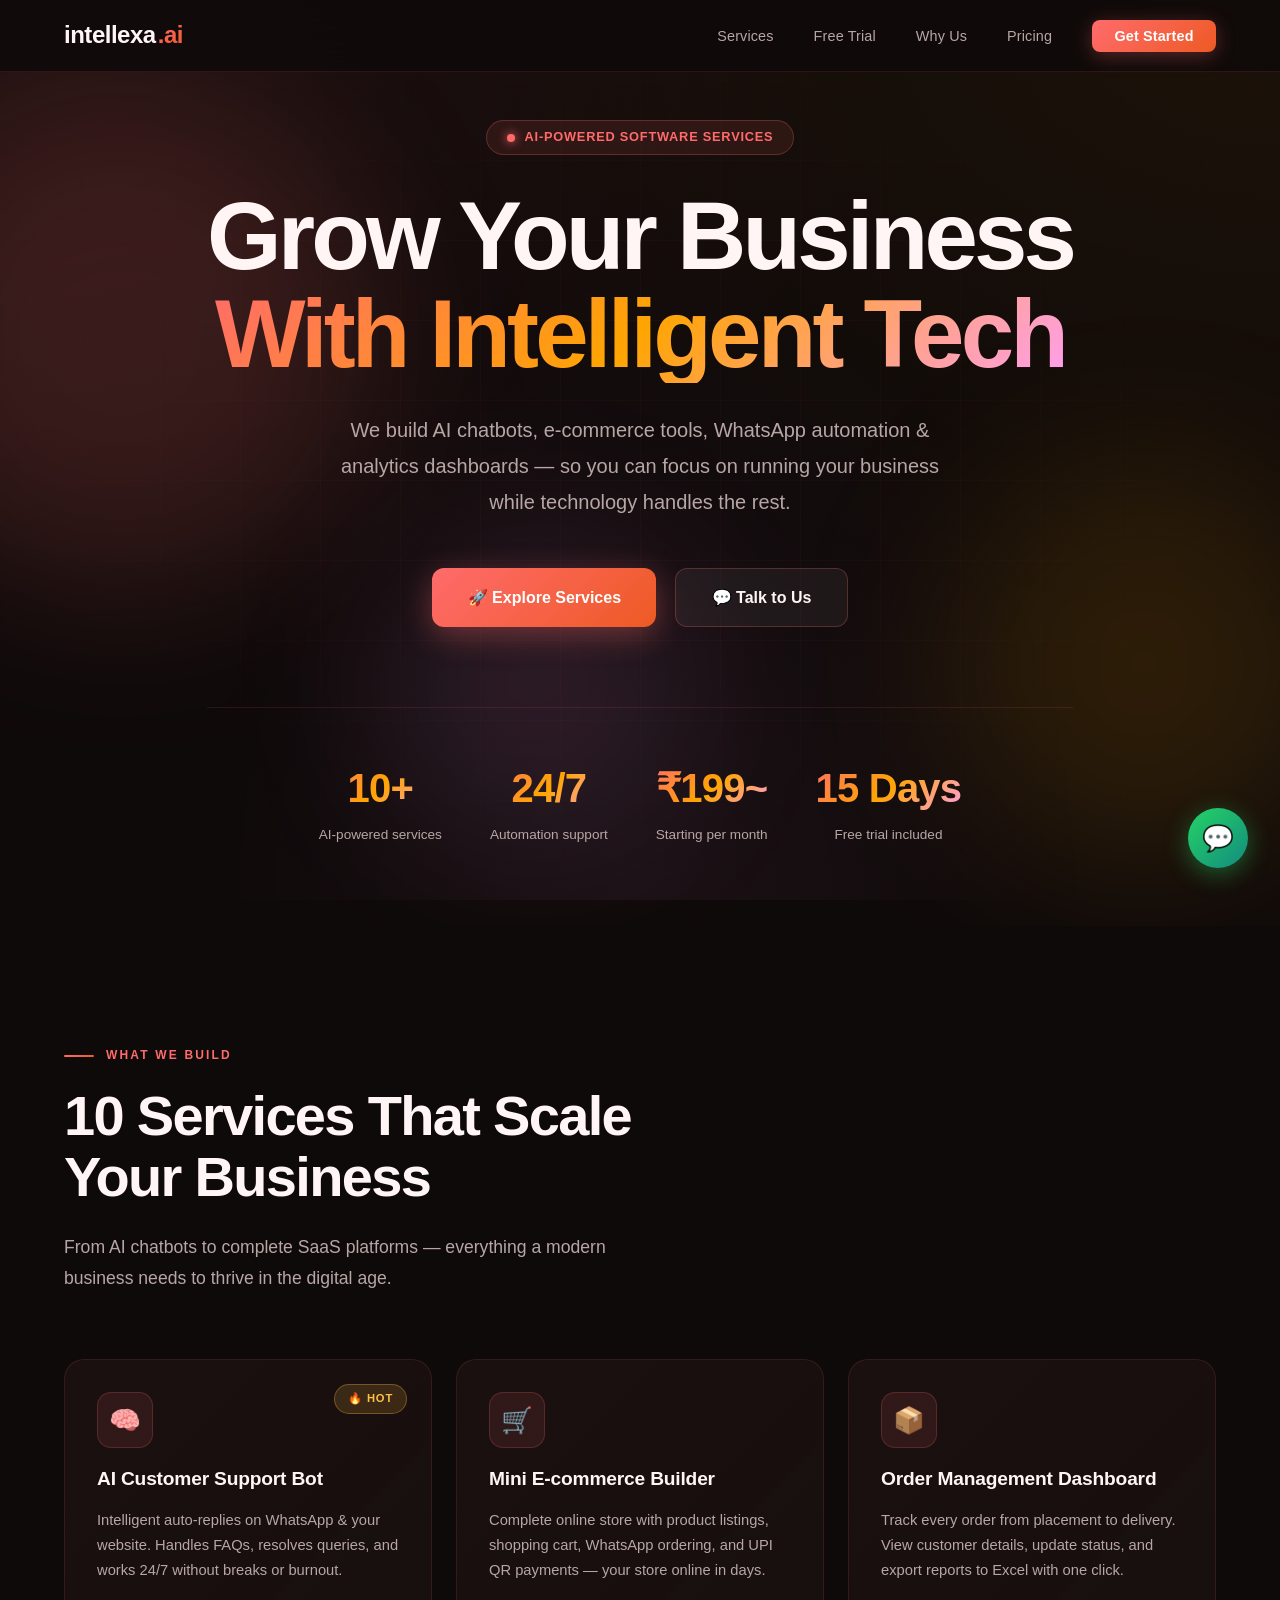
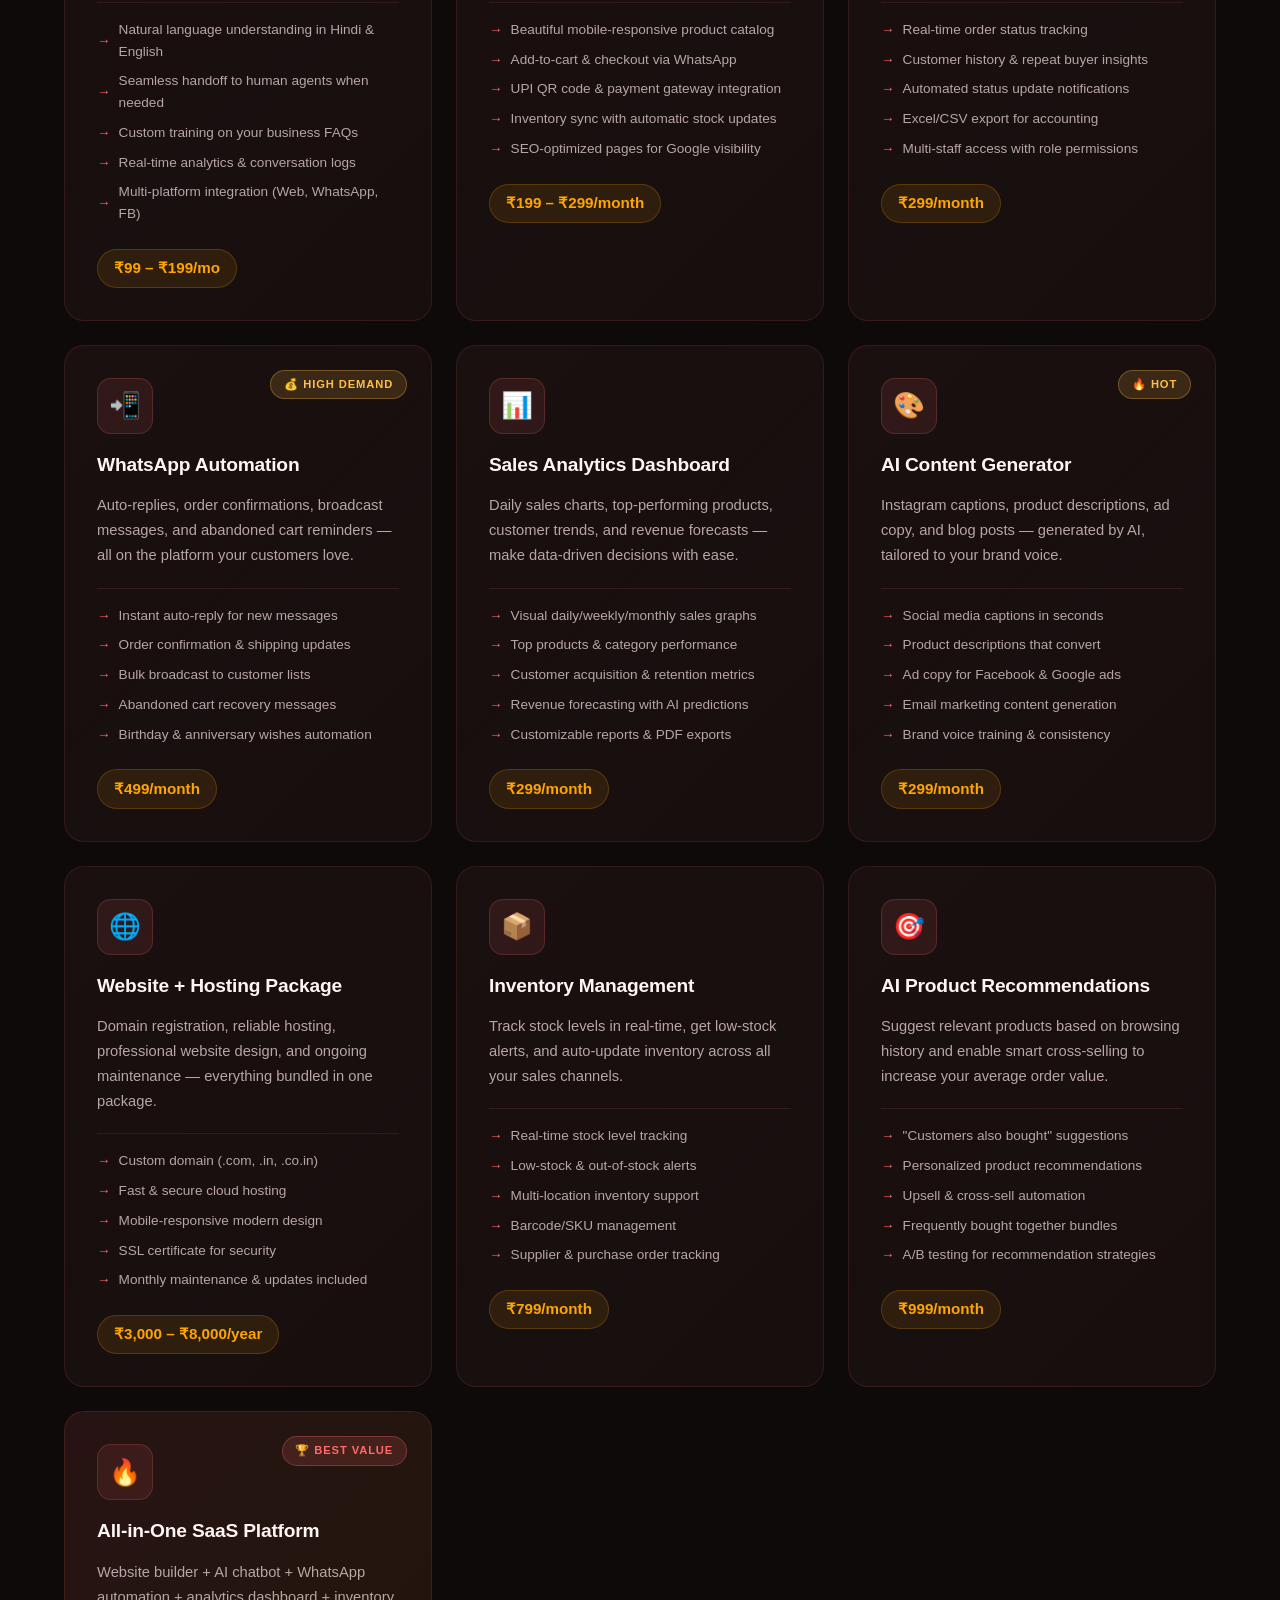
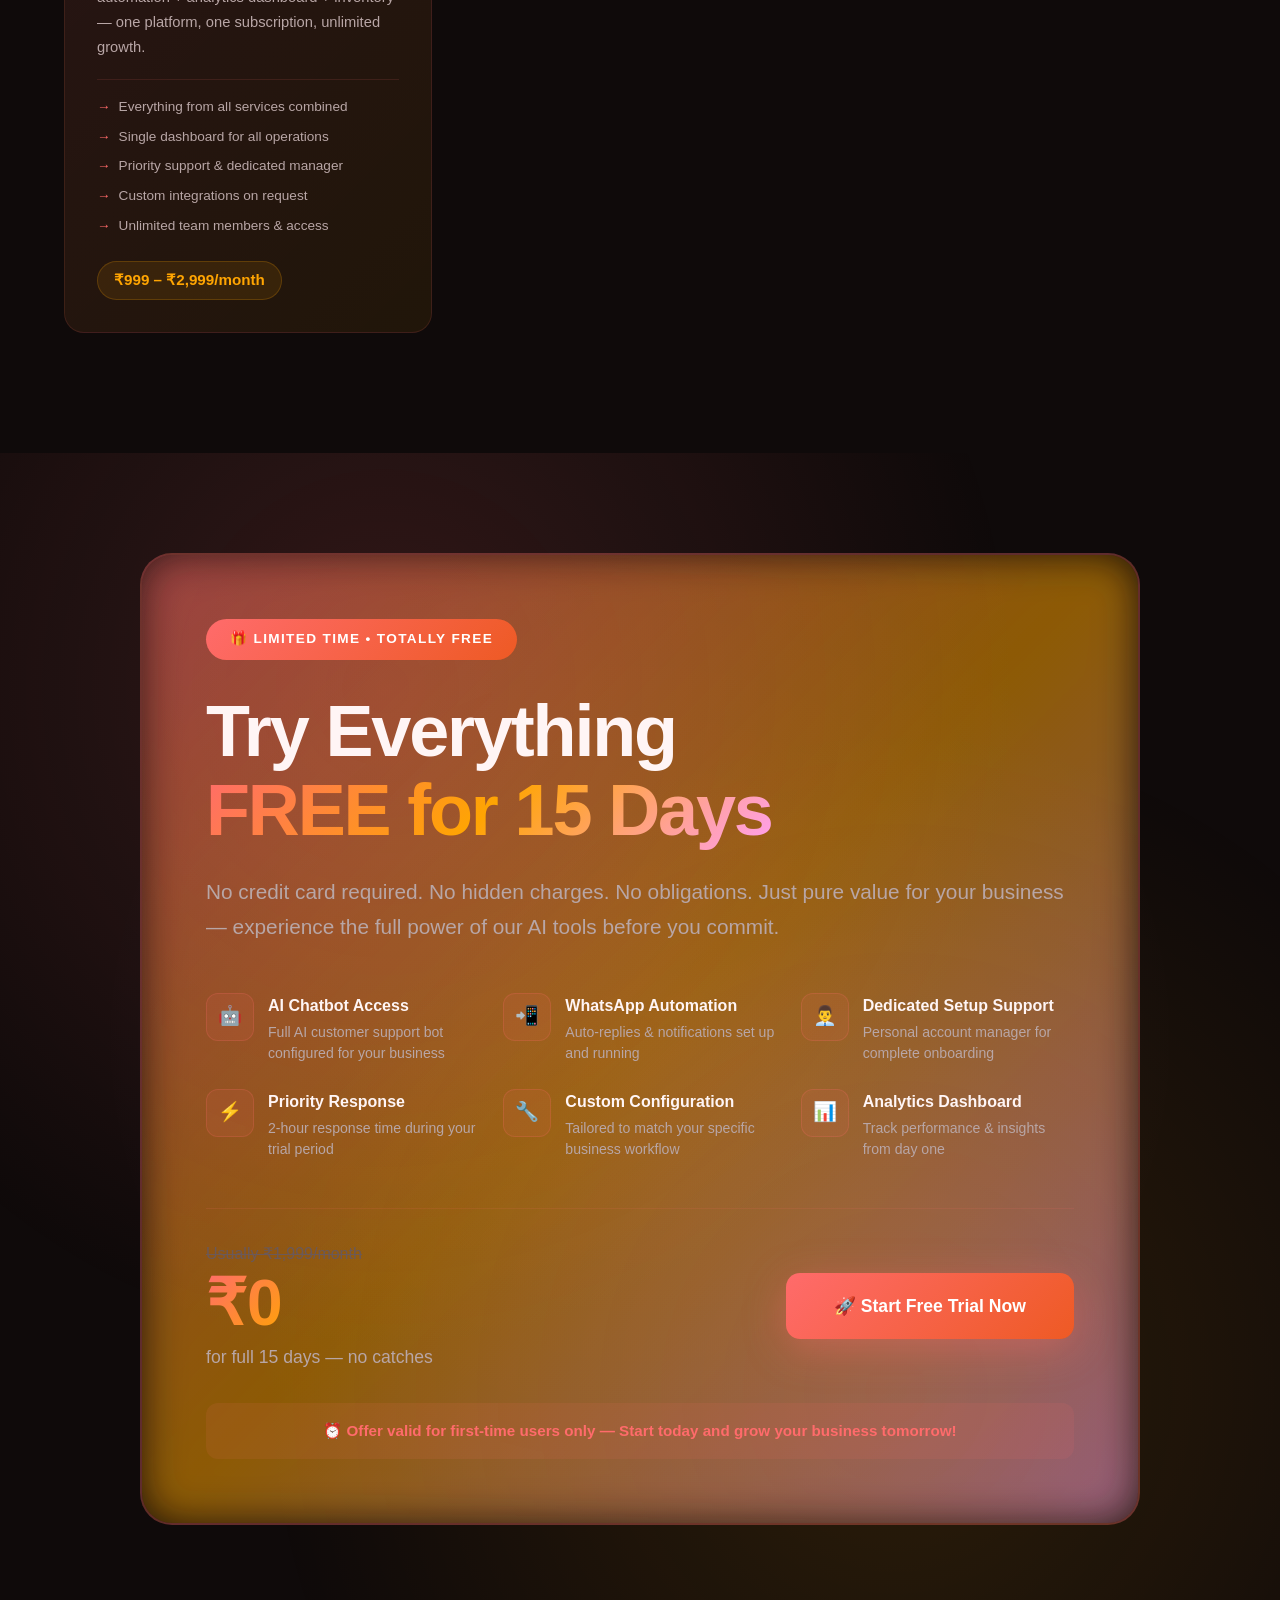
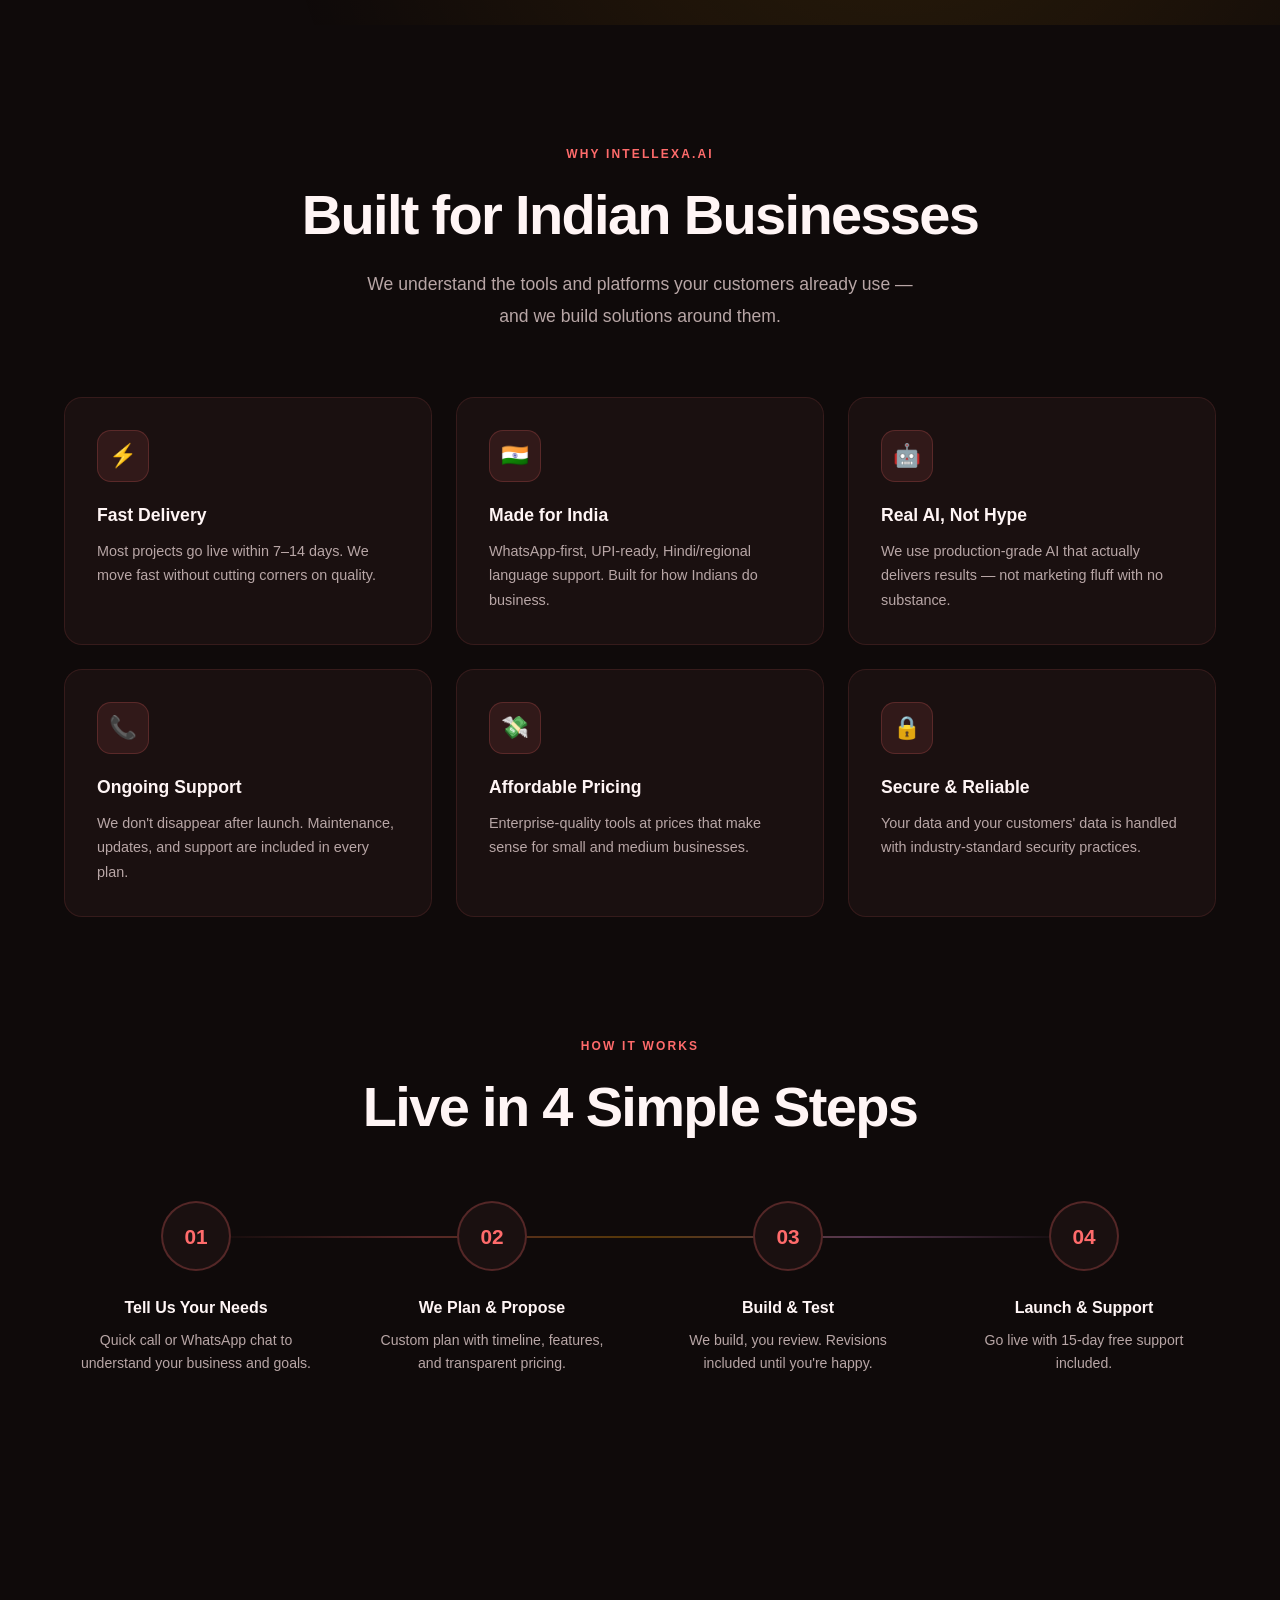
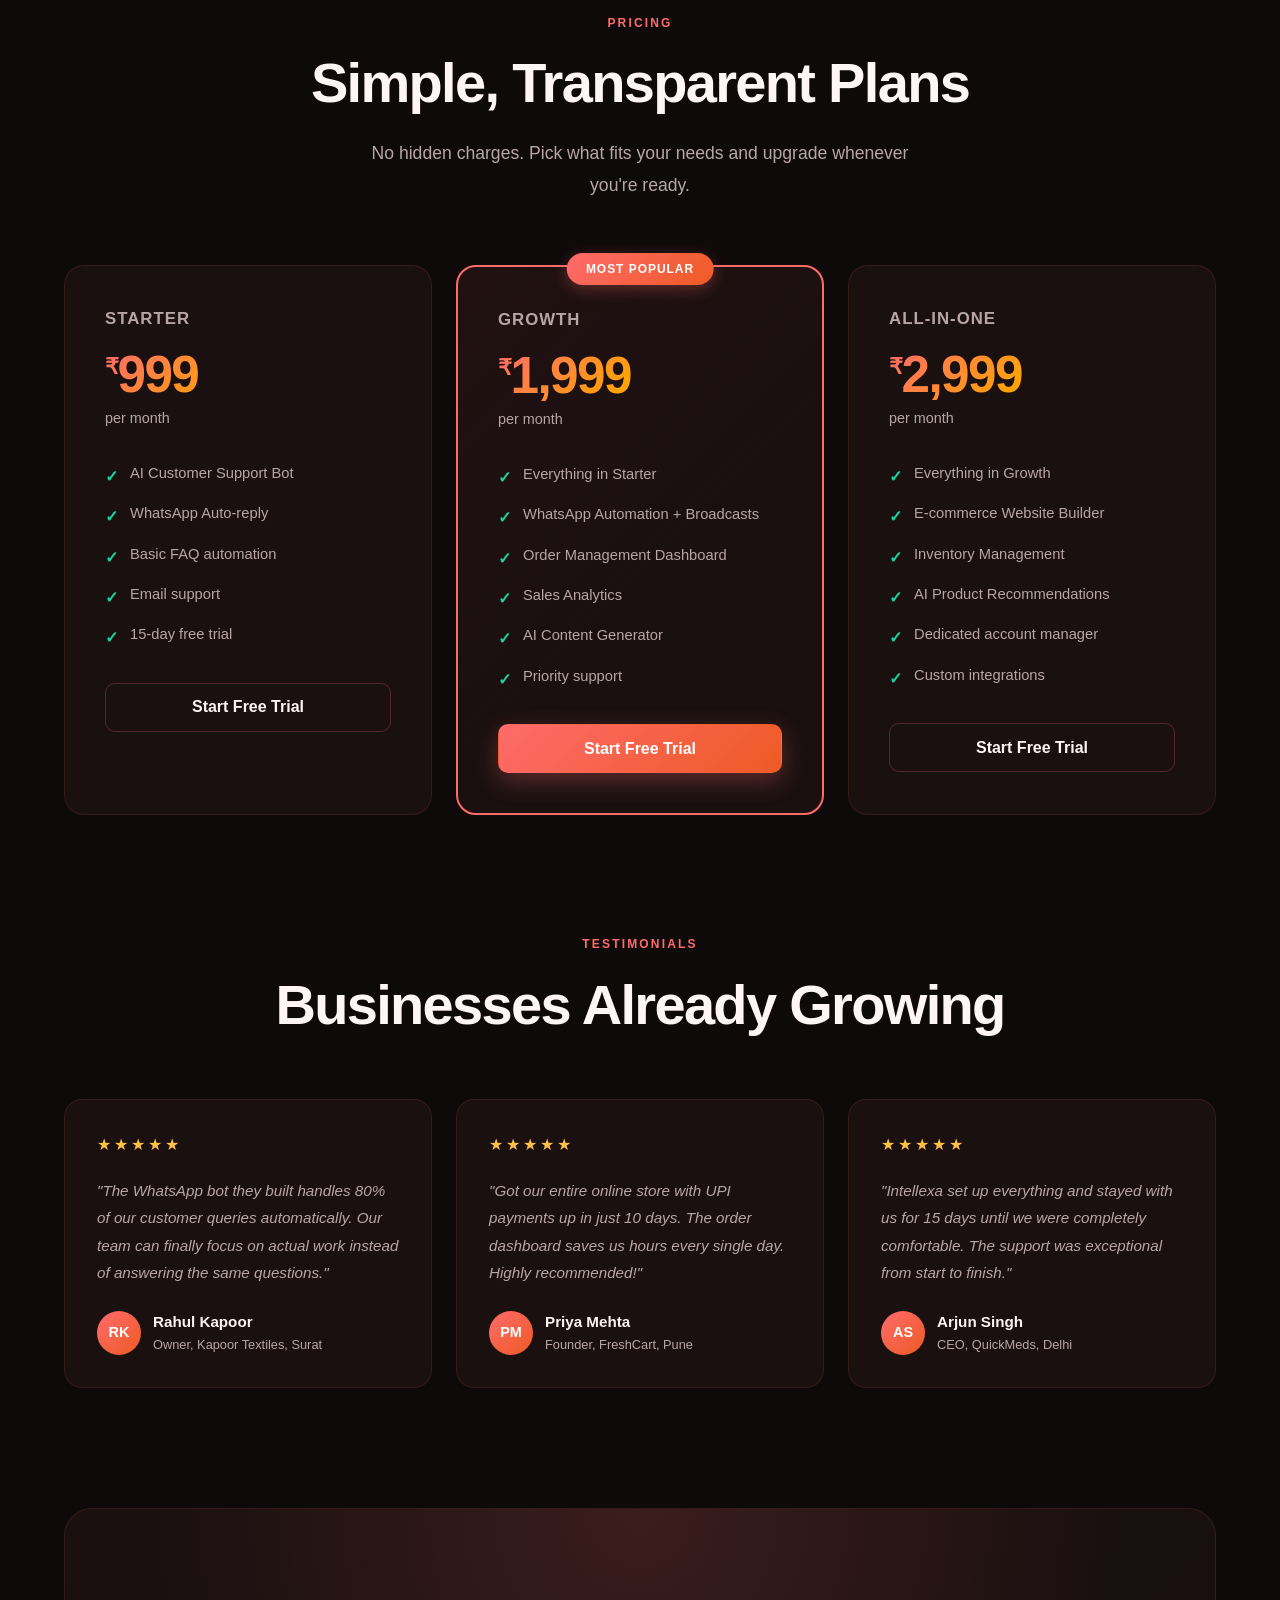
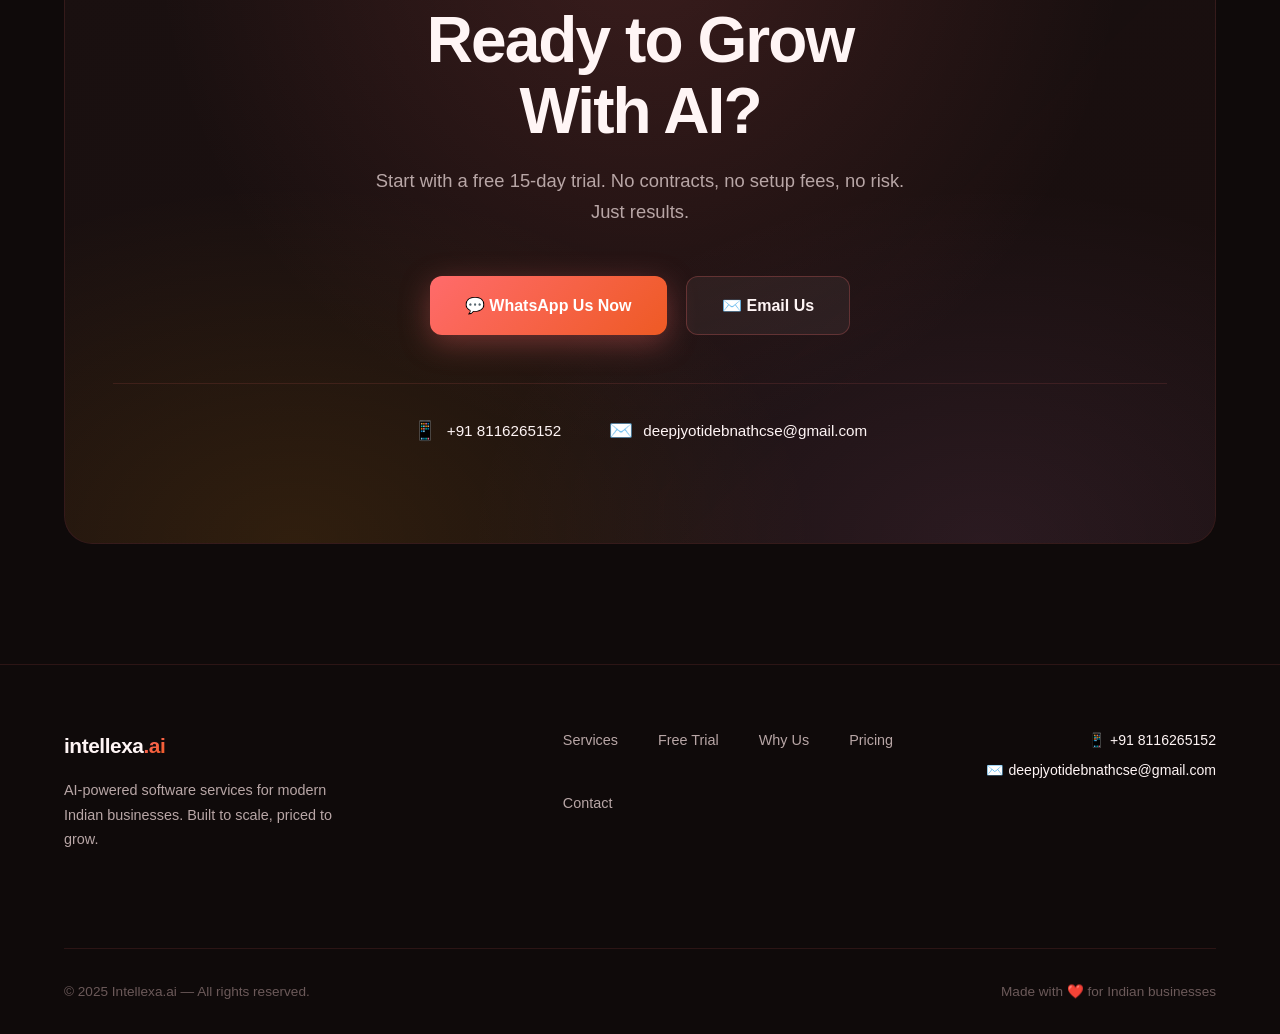
==== index.html @ 741149c5 "Renamed to index.html" ====
<!DOCTYPE html>
<html lang="en">
<head>
<meta charset="UTF-8">
<meta name="viewport" content="width=device-width, initial-scale=1.0">
<title>Intellexa.ai — AI-Powered Software Services</title>
<link rel="preconnect" href="[fonts.googleapis.com](https://fonts.googleapis.com)">
<link href="[fonts.googleapis.com](https://fonts.googleapis.com/css2?family=Syne:wght@400;500;600;700;800&family=DM+Sans:ital,opsz,wght@0,9..40,300;0,9..40,400;0,9..40,500;1,9..40,300&display=swap)" rel="stylesheet">
<style>
  :root {
    /* NEW WARM SUNSET THEME */
    --bg: #0f0a0a;
    --bg2: #1a1212;
    --bg3: #241818;
    --card: #1a1010;
    --border: rgba(255,107,107,0.12);
    --border2: rgba(255,107,107,0.25);
    --accent: #ff6b6b;
    --accent2: #ffa502;
    --accent3: #ff9ff3;
    --accent4: #1dd1a1;
    --gold: #ffc048;
    --text: #fff5f5;
    --muted: #b8a6a6;
    --dim: #6b5959;
    --glow: rgba(255,107,107,0.2);
    --gradient1: linear-gradient(135deg, #ff6b6b 0%, #ffa502 50%, #ff9ff3 100%);
    --gradient2: linear-gradient(135deg, #ff6b6b 0%, #ee5a24 100%);
  }
  *, *::before, *::after { box-sizing: border-box; margin: 0; padding: 0; }
  html { scroll-behavior: smooth; }
  body {
    background: var(--bg);
    color: var(--text);
    font-family: 'DM Sans', sans-serif;
    font-size: 16px;
    line-height: 1.6;
    overflow-x: hidden;
  }

  /* ANIMATED GRADIENT BG */
  body::before {
    content: '';
    position: fixed; inset: 0; z-index: 0; pointer-events: none;
    background: 
      radial-gradient(ellipse at 0% 0%, rgba(255,107,107,0.08) 0%, transparent 50%),
      radial-gradient(ellipse at 100% 0%, rgba(255,165,2,0.06) 0%, transparent 50%),
      radial-gradient(ellipse at 50% 100%, rgba(255,159,243,0.05) 0%, transparent 50%);
  }

  /* MESH PATTERN */
  body::after {
    content: '';
    position: fixed; inset: 0; z-index: 0; pointer-events: none;
    background-image:
      linear-gradient(rgba(255,107,107,0.03) 1px, transparent 1px),
      linear-gradient(90deg, rgba(255,107,107,0.03) 1px, transparent 1px);
    background-size: 80px 80px;
    mask-image: radial-gradient(ellipse at center, black 30%, transparent 80%);
  }

  section, nav, footer { position: relative; z-index: 1; }

  /* NAV */
  nav {
    position: fixed; top: 0; left: 0; right: 0; z-index: 100;
    display: flex; align-items: center; justify-content: space-between;
    padding: 0 5vw;
    height: 72px;
    background: rgba(15,10,10,0.85);
    backdrop-filter: blur(20px);
    border-bottom: 1px solid var(--border);
  }
  .logo {
    font-family: 'Syne', sans-serif;
    font-weight: 800;
    font-size: 1.5rem;
    letter-spacing: -0.02em;
    color: var(--text);
    text-decoration: none;
    display: flex;
    align-items: center;
    gap: 2px;
  }
  .logo span { 
    background: var(--gradient2);
    -webkit-background-clip: text;
    -webkit-text-fill-color: transparent;
    background-clip: text;
  }
  .nav-links { display: flex; gap: 2.5rem; list-style: none; align-items: center; }
  .nav-links a {
    color: var(--muted); text-decoration: none;
    font-size: 0.9rem; font-weight: 500;
    transition: color 0.2s;
    letter-spacing: 0.01em;
  }
  .nav-links a:hover { color: var(--text); }
  .nav-cta {
    background: var(--gradient2);
    color: #fff !important;
    padding: 0.5rem 1.4rem;
    border-radius: 8px;
    font-weight: 600 !important;
    transition: transform 0.2s, box-shadow 0.2s !important;
    box-shadow: 0 4px 20px rgba(255,107,107,0.3);
  }
  .nav-cta:hover { 
    transform: translateY(-2px); 
    box-shadow: 0 8px 30px rgba(255,107,107,0.4);
    color: #fff !important; 
  }
  .hamburger { display: none; flex-direction: column; gap: 5px; cursor: pointer; }
  .hamburger span { width: 24px; height: 2px; background: var(--muted); border-radius: 2px; transition: 0.3s; }

  /* HERO */
  .hero {
    min-height: 100vh;
    display: flex; align-items: center; justify-content: center;
    text-align: center;
    padding: 120px 5vw 80px;
    position: relative;
    overflow: hidden;
  }
  
  /* Floating orbs */
  .orb {
    position: absolute;
    border-radius: 50%;
    filter: blur(80px);
    pointer-events: none;
    animation: float 8s ease-in-out infinite;
  }
  .orb-1 {
    width: 500px; height: 500px;
    background: rgba(255,107,107,0.15);
    top: 10%; left: -10%;
    animation-delay: 0s;
  }
  .orb-2 {
    width: 400px; height: 400px;
    background: rgba(255,165,2,0.12);
    top: 50%; right: -5%;
    animation-delay: -3s;
  }
  .orb-3 {
    width: 300px; height: 300px;
    background: rgba(255,159,243,0.1);
    bottom: 10%; left: 30%;
    animation-delay: -5s;
  }
  @keyframes float {
    0%, 100% { transform: translate(0, 0) scale(1); }
    33% { transform: translate(30px, -30px) scale(1.05); }
    66% { transform: translate(-20px, 20px) scale(0.95); }
  }

  .hero-inner { position: relative; max-width: 900px; }
  .hero-badge {
    display: inline-flex; align-items: center; gap: 10px;
    background: rgba(255,107,107,0.1);
    border: 1px solid rgba(255,107,107,0.25);
    border-radius: 100px;
    padding: 0.4rem 1.2rem;
    font-size: 0.8rem;
    color: var(--accent);
    font-weight: 600;
    letter-spacing: 0.06em;
    text-transform: uppercase;
    margin-bottom: 2rem;
    animation: fadeUp 0.6s ease both;
  }
  .badge-dot {
    width: 8px; height: 8px; border-radius: 50%;
    background: var(--accent);
    animation: pulse 2s ease-in-out infinite;
    box-shadow: 0 0 10px var(--accent);
  }
  @keyframes pulse { 0%,100%{opacity:1;transform:scale(1)} 50%{opacity:0.5;transform:scale(0.8)} }
  
  h1 {
    font-family: 'Syne', sans-serif;
    font-size: clamp(3rem, 8vw, 6rem);
    font-weight: 800;
    line-height: 1.02;
    letter-spacing: -0.04em;
    margin-bottom: 1.8rem;
    animation: fadeUp 0.6s 0.1s ease both;
  }
  h1 .gradient-text { 
    background: var(--gradient1);
    -webkit-background-clip: text;
    -webkit-text-fill-color: transparent;
    background-clip: text;
    display: block;
  }
  .hero-sub {
    font-size: clamp(1.05rem, 2vw, 1.25rem);
    color: var(--muted);
    max-width: 600px;
    margin: 0 auto 3rem;
    font-weight: 300;
    animation: fadeUp 0.6s 0.2s ease both;
    line-height: 1.8;
  }
  .hero-btns {
    display: flex; gap: 1.2rem; justify-content: center; flex-wrap: wrap;
    animation: fadeUp 0.6s 0.3s ease both;
  }
  .btn-primary {
    background: var(--gradient2);
    color: #fff;
    padding: 1rem 2.2rem;
    border-radius: 12px;
    font-size: 1rem; font-weight: 600;
    text-decoration: none;
    border: none; cursor: pointer;
    transition: transform 0.2s, box-shadow 0.2s;
    box-shadow: 0 8px 30px rgba(255,107,107,0.35);
    font-family: 'DM Sans', sans-serif;
    display: inline-flex;
    align-items: center;
    gap: 8px;
  }
  .btn-primary:hover { transform: translateY(-3px); box-shadow: 0 12px 40px rgba(255,107,107,0.5); }
  .btn-secondary {
    background: rgba(255,255,255,0.05);
    color: var(--text);
    padding: 1rem 2.2rem;
    border-radius: 12px;
    font-size: 1rem; font-weight: 600;
    text-decoration: none;
    border: 1px solid var(--border2);
    cursor: pointer;
    transition: all 0.2s;
    font-family: 'DM Sans', sans-serif;
    display: inline-flex;
    align-items: center;
    gap: 8px;
  }
  .btn-secondary:hover { 
    border-color: var(--accent); 
    background: rgba(255,107,107,0.08);
    transform: translateY(-2px);
  }

  .hero-stats {
    display: flex; gap: 3rem; justify-content: center; flex-wrap: wrap;
    margin-top: 5rem; padding-top: 3rem;
    border-top: 1px solid var(--border);
    animation: fadeUp 0.6s 0.4s ease both;
  }
  .stat-item { text-align: center; }
  .stat-num {
    font-family: 'Syne', sans-serif;
    font-size: 2.5rem; font-weight: 800;
    letter-spacing: -0.02em;
    background: var(--gradient1);
    -webkit-background-clip: text;
    -webkit-text-fill-color: transparent;
    background-clip: text;
  }
  .stat-label { font-size: 0.85rem; color: var(--muted); margin-top: 4px; }

  @keyframes fadeUp {
    from { opacity: 0; transform: translateY(30px); }
    to { opacity: 1; transform: translateY(0); }
  }

  /* SECTIONS */
  .section { padding: 120px 5vw; }
  .section-label {
    font-size: 0.75rem; font-weight: 700;
    letter-spacing: 0.18em; text-transform: uppercase;
    color: var(--accent); margin-bottom: 1.2rem;
    display: flex; align-items: center; gap: 12px;
  }
  .section-label::before {
    content: '';
    width: 30px; height: 2px;
    background: var(--gradient2);
    border-radius: 2px;
  }
  .section-title {
    font-family: 'Syne', sans-serif;
    font-size: clamp(2rem, 5vw, 3.5rem);
    font-weight: 800; letter-spacing: -0.03em;
    line-height: 1.1; margin-bottom: 1.5rem;
  }
  .section-sub { color: var(--muted); max-width: 550px; font-size: 1.1rem; line-height: 1.8; }
  .section-header { margin-bottom: 4rem; }
  .section-header.centered { text-align: center; }
  .section-header.centered .section-label { justify-content: center; }
  .section-header.centered .section-label::before { display: none; }
  .section-header.centered .section-sub { margin: 0 auto; }

  /* SERVICES GRID - EXPANDED */
  .services-grid {
    display: grid;
    grid-template-columns: repeat(auto-fill, minmax(340px, 1fr));
    gap: 1.5rem;
  }
  .service-card {
    background: linear-gradient(135deg, var(--card) 0%, rgba(26,16,16,0.8) 100%);
    border: 1px solid var(--border);
    border-radius: 20px;
    padding: 2rem;
    transition: all 0.3s ease;
    cursor: default;
    position: relative;
    overflow: hidden;
  }
  .service-card::before {
    content: '';
    position: absolute; top: 0; left: 0; right: 0;
    height: 3px;
    background: var(--gradient1);
    opacity: 0;
    transition: opacity 0.3s;
  }
  .service-card:hover { 
    border-color: var(--border2);
    transform: translateY(-5px);
    box-shadow: 0 20px 50px rgba(255,107,107,0.1);
  }
  .service-card:hover::before { opacity: 1; }
  
  .service-header {
    display: flex;
    align-items: flex-start;
    justify-content: space-between;
    margin-bottom: 1rem;
  }
  .service-icon {
    width: 56px; height: 56px;
    border-radius: 14px;
    background: rgba(255,107,107,0.1);
    border: 1px solid rgba(255,107,107,0.2);
    display: flex;
    align-items: center;
    justify-content: center;
    font-size: 1.6rem;
    transition: all 0.3s;
  }
  .service-card:hover .service-icon { 
    background: var(--gradient2);
    border-color: transparent;
    transform: scale(1.05) rotate(-5deg);
  }
  .service-name {
    font-family: 'Syne', sans-serif;
    font-size: 1.2rem; font-weight: 700;
    margin-bottom: 0.8rem; letter-spacing: -0.01em;
  }
  .service-desc {
    font-size: 0.92rem; color: var(--muted);
    line-height: 1.7; margin-bottom: 1.2rem;
  }
  
  /* Service Features List */
  .service-features {
    list-style: none;
    display: flex;
    flex-direction: column;
    gap: 0.5rem;
    margin-bottom: 1.5rem;
    padding-top: 1rem;
    border-top: 1px solid var(--border);
  }
  .service-features li {
    display: flex;
    align-items: center;
    gap: 8px;
    font-size: 0.85rem;
    color: var(--muted);
  }
  .service-features li::before {
    content: '→';
    color: var(--accent);
    font-weight: 700;
  }
  
  .service-price {
    font-family: 'Syne', sans-serif;
    font-size: 0.95rem; font-weight: 700;
    color: var(--accent2);
    padding: 0.4rem 1rem;
    background: rgba(255,165,2,0.1);
    border: 1px solid rgba(255,165,2,0.2);
    border-radius: 100px;
    display: inline-block;
  }
  .hot-badge {
    position: absolute; top: 1.5rem; right: 1.5rem;
    background: rgba(255,192,72,0.15);
    border: 1px solid rgba(255,192,72,0.3);
    color: var(--gold);
    font-size: 0.7rem; font-weight: 700;
    letter-spacing: 0.08em; text-transform: uppercase;
    padding: 0.3rem 0.8rem; border-radius: 100px;
  }

  /* FREE OFFER - PAGE 2 SECTION */
  .free-offer-page {
    min-height: 100vh;
    display: flex;
    align-items: center;
    justify-content: center;
    padding: 100px 5vw;
    position: relative;
    overflow: hidden;
  }
  
  .free-offer-bg {
    position: absolute;
    inset: 0;
    background: 
      radial-gradient(ellipse at 30% 20%, rgba(255,107,107,0.15) 0%, transparent 50%),
      radial-gradient(ellipse at 70% 80%, rgba(255,165,2,0.12) 0%, transparent 50%),
      radial-gradient(ellipse at 50% 50%, rgba(255,159,243,0.08) 0%, transparent 60%);
    pointer-events: none;
  }
  
  .free-offer-container {
    position: relative;
    max-width: 1000px;
    width: 100%;
  }
  
  .free-offer-card {
    background: linear-gradient(135deg, rgba(255,107,107,0.08) 0%, rgba(255,165,2,0.05) 50%, rgba(255,159,243,0.05) 100%);
    border: 2px solid rgba(255,107,107,0.3);
    border-radius: 32px;
    padding: 4rem;
    position: relative;
    overflow: hidden;
  }
  
  .free-offer-card::before {
    content: '';
    position: absolute;
    top: -2px; left: -2px; right: -2px; bottom: -2px;
    background: var(--gradient1);
    border-radius: 34px;
    z-index: -1;
    opacity: 0.5;
    filter: blur(20px);
    animation: glow-pulse 3s ease-in-out infinite;
  }
  
  @keyframes glow-pulse {
    0%, 100% { opacity: 0.3; }
    50% { opacity: 0.6; }
  }
  
  .free-badge {
    display: inline-flex;
    align-items: center;
    gap: 8px;
    background: var(--gradient2);
    color: #fff;
    font-size: 0.85rem;
    font-weight: 700;
    letter-spacing: 0.1em;
    text-transform: uppercase;
    padding: 0.6rem 1.5rem;
    border-radius: 100px;
    margin-bottom: 2rem;
    animation: bounce 2s ease-in-out infinite;
  }
  
  @keyframes bounce {
    0%, 100% { transform: translateY(0); }
    50% { transform: translateY(-5px); }
  }
  
  .free-title {
    font-family: 'Syne', sans-serif;
    font-size: clamp(2.5rem, 6vw, 4.5rem);
    font-weight: 800;
    letter-spacing: -0.03em;
    line-height: 1.1;
    margin-bottom: 1.5rem;
  }
  
  .free-title .highlight {
    background: var(--gradient1);
    -webkit-background-clip: text;
    -webkit-text-fill-color: transparent;
    background-clip: text;
  }
  
  .free-subtitle {
    font-size: 1.3rem;
    color: var(--muted);
    margin-bottom: 3rem;
    line-height: 1.7;
  }
  
  .free-features {
    display: grid;
    grid-template-columns: repeat(auto-fill, minmax(250px, 1fr));
    gap: 1.5rem;
    margin-bottom: 3rem;
  }
  
  .free-feature {
    display: flex;
    align-items: flex-start;
    gap: 14px;
  }
  
  .free-feature-icon {
    width: 48px; height: 48px;
    border-radius: 12px;
    background: rgba(255,107,107,0.1);
    border: 1px solid rgba(255,107,107,0.2);
    display: flex;
    align-items: center;
    justify-content: center;
    font-size: 1.2rem;
    flex-shrink: 0;
  }
  
  .free-feature-text h4 {
    font-family: 'Syne', sans-serif;
    font-size: 1rem;
    font-weight: 700;
    margin-bottom: 4px;
  }
  
  .free-feature-text p {
    font-size: 0.88rem;
    color: var(--muted);
    line-height: 1.5;
  }
  
  .free-cta-box {
    display: flex;
    align-items: center;
    justify-content: space-between;
    flex-wrap: wrap;
    gap: 2rem;
    padding-top: 2rem;
    border-top: 1px solid var(--border);
  }
  
  .free-price-display {
    text-align: left;
  }
  
  .free-price-display .original {
    font-size: 1rem;
    color: var(--dim);
    text-decoration: line-through;
    margin-bottom: 4px;
  }
  
  .free-price-display .current {
    font-family: 'Syne', sans-serif;
    font-size: 4rem;
    font-weight: 800;
    background: var(--gradient1);
    -webkit-background-clip: text;
    -webkit-text-fill-color: transparent;
    background-clip: text;
    line-height: 1;
  }
  
  .free-price-display .duration {
    font-size: 1.1rem;
    color: var(--muted);
    margin-top: 8px;
  }
  
  .free-cta-btn {
    background: var(--gradient2);
    color: #fff;
    padding: 1.2rem 3rem;
    border-radius: 14px;
    font-size: 1.1rem;
    font-weight: 700;
    text-decoration: none;
    border: none;
    cursor: pointer;
    transition: all 0.3s;
    box-shadow: 0 10px 40px rgba(255,107,107,0.4);
    font-family: 'DM Sans', sans-serif;
    display: inline-flex;
    align-items: center;
    gap: 10px;
  }
  
  .free-cta-btn:hover {
    transform: translateY(-4px) scale(1.02);
    box-shadow: 0 15px 50px rgba(255,107,107,0.5);
  }
  
  .countdown-text {
    text-align: center;
    margin-top: 2rem;
    padding: 1rem;
    background: rgba(255,107,107,0.1);
    border-radius: 12px;
    font-size: 0.95rem;
    color: var(--accent);
    font-weight: 600;
  }

  /* WHY US */
  .why-grid {
    display: grid;
    grid-template-columns: repeat(auto-fill, minmax(280px, 1fr));
    gap: 1.5rem;
    margin-top: 3rem;
  }
  .why-card {
    background: var(--card);
    border: 1px solid var(--border);
    border-radius: 18px;
    padding: 2rem;
    transition: all 0.3s ease;
  }
  .why-card:hover { 
    border-color: var(--border2); 
    transform: translateY(-6px);
    box-shadow: 0 20px 40px rgba(255,107,107,0.08);
  }
  .why-icon {
    width: 52px; height: 52px; border-radius: 14px;
    display: flex; align-items: center; justify-content: center;
    font-size: 1.4rem; margin-bottom: 1.2rem;
    background: rgba(255,107,107,0.1);
    border: 1px solid rgba(255,107,107,0.2);
  }
  .why-title {
    font-family: 'Syne', sans-serif;
    font-size: 1.1rem; font-weight: 700; margin-bottom: 0.6rem;
  }
  .why-desc { font-size: 0.9rem; color: var(--muted); line-height: 1.7; }

  /* PROCESS */
  .process-steps {
    display: grid;
    grid-template-columns: repeat(4, 1fr);
    gap: 2rem;
    position: relative;
    margin-top: 3rem;
  }
  .process-steps::before {
    content: '';
    position: absolute;
    top: 35px; left: 12%; right: 12%;
    height: 2px;
    background: linear-gradient(90deg, transparent, var(--accent), var(--accent2), var(--accent3), transparent);
    opacity: 0.3;
  }
  .step {
    text-align: center;
    padding: 0 1rem;
    position: relative;
  }
  .step-num {
    width: 70px; height: 70px; border-radius: 50%;
    background: var(--card);
    border: 2px solid var(--border2);
    display: flex; align-items: center; justify-content: center;
    font-family: 'Syne', sans-serif;
    font-size: 1.3rem; font-weight: 800;
    color: var(--accent);
    margin: 0 auto 1.5rem;
    position: relative; z-index: 1;
    transition: all 0.3s;
  }
  .step:hover .step-num { 
    background: var(--gradient2); 
    color: #fff; 
    border-color: transparent;
    transform: scale(1.1);
    box-shadow: 0 10px 30px rgba(255,107,107,0.3);
  }
  .step-title {
    font-family: 'Syne', sans-serif;
    font-size: 1rem; font-weight: 700;
    margin-bottom: 0.5rem;
  }
  .step-desc { font-size: 0.88rem; color: var(--muted); line-height: 1.6; }

  /* PRICING */
  .pricing-grid {
    display: grid;
    grid-template-columns: repeat(auto-fill, minmax(300px, 1fr));
    gap: 1.5rem;
    margin-top: 3rem;
  }
  .pricing-card {
    background: var(--card);
    border: 1px solid var(--border);
    border-radius: 20px;
    padding: 2.5rem;
    position: relative;
    transition: all 0.3s;
  }
  .pricing-card:hover { 
    transform: translateY(-6px); 
    border-color: var(--border2);
    box-shadow: 0 20px 50px rgba(255,107,107,0.1);
  }
  .pricing-card.featured {
    border: 2px solid var(--accent);
    background: linear-gradient(135deg, rgba(255,107,107,0.08) 0%, var(--card) 60%);
  }
  .featured-badge {
    position: absolute; top: -14px; left: 50%; transform: translateX(-50%);
    background: var(--gradient2);
    color: #fff; font-size: 0.75rem; font-weight: 700;
    letter-spacing: 0.08em; text-transform: uppercase;
    padding: 0.4rem 1.2rem; border-radius: 100px;
    white-space: nowrap;
    box-shadow: 0 4px 15px rgba(255,107,107,0.3);
  }
  .plan-name {
    font-family: 'Syne', sans-serif;
    font-size: 1.05rem; font-weight: 700;
    color: var(--muted); margin-bottom: 1rem;
    text-transform: uppercase; letter-spacing: 0.06em;
  }
  .plan-price {
    font-family: 'Syne', sans-serif;
    font-size: 3.2rem; font-weight: 800;
    letter-spacing: -0.03em; line-height: 1;
    margin-bottom: 0.4rem;
    background: var(--gradient1);
    -webkit-background-clip: text;
    -webkit-text-fill-color: transparent;
    background-clip: text;
  }
  .plan-price sup { font-size: 1.4rem; }
  .plan-period { font-size: 0.9rem; color: var(--muted); margin-bottom: 2rem; }
  .plan-features { list-style: none; display: flex; flex-direction: column; gap: 0.8rem; margin-bottom: 2rem; }
  .plan-features li {
    display: flex; align-items: flex-start; gap: 12px;
    font-size: 0.92rem; color: var(--muted);
  }
  .plan-features li span.check {
    color: var(--accent4); font-weight: 700; flex-shrink: 0; margin-top: 2px;
    font-size: 1rem;
  }
  .plan-btn {
    width: 100%; padding: 0.9rem;
    border-radius: 10px; border: 1px solid var(--border2);
    background: transparent; color: var(--text);
    font-family: 'DM Sans', sans-serif;
    font-size: 1rem; font-weight: 600;
    cursor: pointer;
    transition: all 0.2s;
  }
  .plan-btn:hover { background: rgba(255,107,107,0.1); border-color: var(--accent); }
  .pricing-card.featured .plan-btn {
    background: var(--gradient2); border-color: transparent; color: #fff;
    box-shadow: 0 8px 25px rgba(255,107,107,0.3);
  }
  .pricing-card.featured .plan-btn:hover { 
    box-shadow: 0 12px 35px rgba(255,107,107,0.45);
    transform: translateY(-2px);
  }

  /* TESTIMONIAL */
  .testimonials-grid {
    display: grid;
    grid-template-columns: repeat(auto-fill, minmax(300px, 1fr));
    gap: 1.5rem;
    margin-top: 3rem;
  }
  .testi-card {
    background: var(--card);
    border: 1px solid var(--border);
    border-radius: 18px;
    padding: 2rem;
    transition: all 0.3s;
  }
  .testi-card:hover {
    border-color: var(--border2);
    transform: translateY(-4px);
  }
  .testi-stars { 
    color: var(--gold); 
    font-size: 1rem; 
    margin-bottom: 1.2rem; 
    letter-spacing: 3px; 
  }
  .testi-text { 
    font-size: 0.95rem; 
    color: var(--muted); 
    line-height: 1.8; 
    margin-bottom: 1.5rem; 
    font-style: italic; 
  }
  .testi-author { display: flex; align-items: center; gap: 12px; }
  .testi-avatar {
    width: 44px; height: 44px; border-radius: 50%;
    background: var(--gradient2);
    display: flex; align-items: center; justify-content: center;
    font-family: 'Syne', sans-serif;
    font-size: 0.9rem; font-weight: 700; color: #fff;
    flex-shrink: 0;
  }
  .testi-name { font-size: 0.95rem; font-weight: 600; }
  .testi-role { font-size: 0.8rem; color: var(--muted); }

  /* CTA SECTION */
  .cta-section {
    padding: 0 5vw 120px;
  }
  .cta-card {
    background: linear-gradient(135deg, var(--card) 0%, rgba(26,16,16,0.9) 100%);
    border: 1px solid var(--border);
    border-radius: 28px;
    padding: 6rem 3rem;
    text-align: center;
    position: relative;
    overflow: hidden;
  }
  .cta-card::before {
    content: '';
    position: absolute; inset: 0;
    background: 
      radial-gradient(ellipse at 50% 0%, rgba(255,107,107,0.15) 0%, transparent 60%),
      radial-gradient(ellipse at 20% 100%, rgba(255,165,2,0.1) 0%, transparent 40%),
      radial-gradient(ellipse at 80% 100%, rgba(255,159,243,0.08) 0%, transparent 40%);
    pointer-events: none;
  }
  .cta-card h2 {
    font-family: 'Syne', sans-serif;
    font-size: clamp(2.2rem, 5vw, 4rem);
    font-weight: 800; letter-spacing: -0.03em;
    margin-bottom: 1.2rem; line-height: 1.1;
    position: relative;
  }
  .cta-card p {
    color: var(--muted); font-size: 1.15rem;
    max-width: 550px; margin: 0 auto 3rem;
    position: relative;
    line-height: 1.7;
  }
  .cta-btns { display: flex; gap: 1.2rem; justify-content: center; flex-wrap: wrap; position: relative; }
  
  .contact-info {
    margin-top: 3rem;
    padding-top: 2rem;
    border-top: 1px solid var(--border);
    display: flex;
    justify-content: center;
    gap: 3rem;
    flex-wrap: wrap;
    position: relative;
  }
  .contact-item {
    display: flex;
    align-items: center;
    gap: 10px;
    color: var(--muted);
    font-size: 0.95rem;
  }
  .contact-item span {
    font-size: 1.2rem;
  }
  .contact-item a {
    color: var(--text);
    text-decoration: none;
    transition: color 0.2s;
  }
  .contact-item a:hover {
    color: var(--accent);
  }

  /* FOOTER */
  footer {
    border-top: 1px solid var(--border);
    padding: 4rem 5vw 2rem;
    display: grid;
    grid-template-columns: 1.2fr 1fr auto;
    gap: 3rem;
    align-items: start;
  }
  .footer-brand .logo { font-size: 1.3rem; display: block; margin-bottom: 1rem; text-decoration: none; }
  .footer-tagline { font-size: 0.9rem; color: var(--muted); max-width: 300px; line-height: 1.7; }
  .footer-links { display: flex; gap: 2.5rem; flex-wrap: wrap; }
  .footer-links a {
    color: var(--muted); text-decoration: none;
    font-size: 0.9rem; transition: color 0.2s;
  }
  .footer-links a:hover { color: var(--text); }
  .footer-contact {
    text-align: right;
  }
  .footer-contact p {
    font-size: 0.88rem;
    color: var(--muted);
    margin-bottom: 0.5rem;
  }
  .footer-contact a {
    color: var(--text);
    text-decoration: none;
    transition: color 0.2s;
  }
  .footer-contact a:hover {
    color: var(--accent);
  }
  .footer-bottom {
    border-top: 1px solid var(--border);
    margin-top: 3rem; padding-top: 2rem;
    display: flex; justify-content: space-between; align-items: center;
    flex-wrap: wrap; gap: 1rem;
    grid-column: 1 / -1;
  }
  .footer-bottom p { font-size: 0.85rem; color: var(--dim); }

  /* WHATSAPP FLOAT */
  .wa-float {
    position: fixed; bottom: 2rem; right: 2rem; z-index: 99;
    width: 60px; height: 60px; border-radius: 50%;
    background: linear-gradient(135deg, #25D366 0%, #128C7E 100%);
    display: flex; align-items: center; justify-content: center;
    box-shadow: 0 6px 25px rgba(37,211,102,0.4);
    text-decoration: none;
    font-size: 1.6rem;
    transition: all 0.3s;
    animation: wa-pulse 2s ease-in-out infinite;
  }
  .wa-float:hover { 
    transform: scale(1.1) rotate(-10deg); 
    box-shadow: 0 10px 35px rgba(37,211,102,0.5); 
  }
  @keyframes wa-pulse {
    0%,100%{ box-shadow: 0 6px 25px rgba(37,211,102,0.4); }
    50%{ box-shadow: 0 6px 25px rgba(37,211,102,0.6), 0 0 0 10px rgba(37,211,102,0.1); }
  }

  /* SCROLL REVEAL */
  .reveal { opacity: 0; transform: translateY(40px); transition: opacity 0.7s ease, transform 0.7s ease; }
  .reveal.visible { opacity: 1; transform: none; }

  /* RESPONSIVE */
  @media (max-width: 900px) {
    .services-grid { grid-template-columns: 1fr; }
    footer { grid-template-columns: 1fr; }
    .footer-contact { text-align: left; }
  }
  @media (max-width: 768px) {
    .nav-links { display: none; }
    .hamburger { display: flex; }
    .process-steps { grid-template-columns: 1fr 1fr; gap: 2rem; }
    .process-steps::before { display: none; }
    .free-offer-card { padding: 2.5rem; }
    .free-cta-box { flex-direction: column; text-align: center; }
    .free-price-display { text-align: center; }
  }
  @media (max-width: 500px) {
    .process-steps { grid-template-columns: 1fr; }
    .hero-stats { gap: 2rem; }
    .free-features { grid-template-columns: 1fr; }
    .free-title { font-size: 2rem; }
    .contact-info { flex-direction: column; gap: 1rem; }
  }
</style>
</head>
<body>

<!-- NAV -->
<nav>
  <a href="#" class="logo">intellexa<span>.ai</span></a>
  <ul class="nav-links">
    <li><a href="#services">Services</a></li>
    <li><a href="#free-offer">Free Trial</a></li>
    <li><a href="#why">Why Us</a></li>
    <li><a href="#pricing">Pricing</a></li>
    <li><a href="#contact" class="nav-cta">Get Started</a></li>
  </ul>
  <div class="hamburger">
    <span></span><span></span><span></span>
  </div>
</nav>

<!-- HERO -->
<section class="hero">
  <div class="orb orb-1"></div>
  <div class="orb orb-2"></div>
  <div class="orb orb-3"></div>
  <div class="hero-inner">
    <div class="hero-badge"><span class="badge-dot"></span> AI-Powered Software Services</div>
    <h1>Grow Your Business<span class="gradient-text">With Intelligent Tech</span></h1>
    <p class="hero-sub">We build AI chatbots, e-commerce tools, WhatsApp automation & analytics dashboards — so you can focus on running your business while technology handles the rest.</p>
    <div class="hero-btns">
      <a href="#services" class="btn-primary">🚀 Explore Services</a>
      <a href="#contact" class="btn-secondary">💬 Talk to Us</a>
    </div>
    <div class="hero-stats">
      <div class="stat-item">
        <div class="stat-num">10+</div>
        <div class="stat-label">AI-powered services</div>
      </div>
      <div class="stat-item">
        <div class="stat-num">24/7</div>
        <div class="stat-label">Automation support</div>
      </div>
      <div class="stat-item">
        <div class="stat-num">₹199~</div>
        <div class="stat-label">Starting per month</div>
      </div>
      <div class="stat-item">
        <div class="stat-num">15 Days</div>
        <div class="stat-label">Free trial included</div>
      </div>
    </div>
  </div>
</section>

<!-- SERVICES -->
<section class="section" id="services">
  <div class="section-header">
    <div class="section-label">What We Build</div>
    <h2 class="section-title">10 Services That Scale<br>Your Business</h2>
    <p class="section-sub">From AI chatbots to complete SaaS platforms — everything a modern business needs to thrive in the digital age.</p>
  </div>
  <div class="services-grid reveal">

    <div class="service-card">
      <span class="hot-badge">🔥 Hot</span>
      <div class="service-header">
        <div class="service-icon">🧠</div>
      </div>
      <div class="service-name">AI Customer Support Bot</div>
      <div class="service-desc">Intelligent auto-replies on WhatsApp & your website. Handles FAQs, resolves queries, and works 24/7 without breaks or burnout.</div>
      <ul class="service-features">
        <li>Natural language understanding in Hindi & English</li>
        <li>Seamless handoff to human agents when needed</li>
        <li>Custom training on your business FAQs</li>
        <li>Real-time analytics & conversation logs</li>
        <li>Multi-platform integration (Web, WhatsApp, FB)</li>
      </ul>
      <div class="service-price">₹99 – ₹199/mo</div>
    </div>

    <div class="service-card">
      <div class="service-header">
        <div class="service-icon">🛒</div>
      </div>
      <div class="service-name">Mini E-commerce Builder</div>
      <div class="service-desc">Complete online store with product listings, shopping cart, WhatsApp ordering, and UPI QR payments — your store online in days.</div>
      <ul class="service-features">
        <li>Beautiful mobile-responsive product catalog</li>
        <li>Add-to-cart & checkout via WhatsApp</li>
        <li>UPI QR code & payment gateway integration</li>
        <li>Inventory sync with automatic stock updates</li>
        <li>SEO-optimized pages for Google visibility</li>
      </ul>
      <div class="service-price">₹199 – ₹299/month</div>
    </div>

    <div class="service-card">
      <div class="service-header">
        <div class="service-icon">📦</div>
      </div>
      <div class="service-name">Order Management Dashboard</div>
      <div class="service-desc">Track every order from placement to delivery. View customer details, update status, and export reports to Excel with one click.</div>
      <ul class="service-features">
        <li>Real-time order status tracking</li>
        <li>Customer history & repeat buyer insights</li>
        <li>Automated status update notifications</li>
        <li>Excel/CSV export for accounting</li>
        <li>Multi-staff access with role permissions</li>
      </ul>
      <div class="service-price">₹299/month</div>
    </div>

    <div class="service-card">
      <span class="hot-badge">💰 High Demand</span>
      <div class="service-header">
        <div class="service-icon">📲</div>
      </div>
      <div class="service-name">WhatsApp Automation</div>
      <div class="service-desc">Auto-replies, order confirmations, broadcast messages, and abandoned cart reminders — all on the platform your customers love.</div>
      <ul class="service-features">
        <li>Instant auto-reply for new messages</li>
        <li>Order confirmation & shipping updates</li>
        <li>Bulk broadcast to customer lists</li>
        <li>Abandoned cart recovery messages</li>
        <li>Birthday & anniversary wishes automation</li>
      </ul>
      <div class="service-price">₹499/month</div>
    </div>

    <div class="service-card">
      <div class="service-header">
        <div class="service-icon">📊</div>
      </div>
      <div class="service-name">Sales Analytics Dashboard</div>
      <div class="service-desc">Daily sales charts, top-performing products, customer trends, and revenue forecasts — make data-driven decisions with ease.</div>
      <ul class="service-features">
        <li>Visual daily/weekly/monthly sales graphs</li>
        <li>Top products & category performance</li>
        <li>Customer acquisition & retention metrics</li>
        <li>Revenue forecasting with AI predictions</li>
        <li>Customizable reports & PDF exports</li>
      </ul>
      <div class="service-price">₹299/month</div>
    </div>

    <div class="service-card">
      <span class="hot-badge">🔥 Hot</span>
      <div class="service-header">
        <div class="service-icon">🎨</div>
      </div>
      <div class="service-name">AI Content Generator</div>
      <div class="service-desc">Instagram captions, product descriptions, ad copy, and blog posts — generated by AI, tailored to your brand voice.</div>
      <ul class="service-features">
        <li>Social media captions in seconds</li>
        <li>Product descriptions that convert</li>
        <li>Ad copy for Facebook & Google ads</li>
        <li>Email marketing content generation</li>
        <li>Brand voice training & consistency</li>
      </ul>
      <div class="service-price">₹299/month</div>
    </div>

    <div class="service-card">
      <div class="service-header">
        <div class="service-icon">🌐</div>
      </div>
      <div class="service-name">Website + Hosting Package</div>
      <div class="service-desc">Domain registration, reliable hosting, professional website design, and ongoing maintenance — everything bundled in one package.</div>
      <ul class="service-features">
        <li>Custom domain (.com, .in, .co.in)</li>
        <li>Fast & secure cloud hosting</li>
        <li>Mobile-responsive modern design</li>
        <li>SSL certificate for security</li>
        <li>Monthly maintenance & updates included</li>
      </ul>
      <div class="service-price">₹3,000 – ₹8,000/year</div>
    </div>

    <div class="service-card">
      <div class="service-header">
        <div class="service-icon">📦</div>
      </div>
      <div class="service-name">Inventory Management</div>
      <div class="service-desc">Track stock levels in real-time, get low-stock alerts, and auto-update inventory across all your sales channels.</div>
      <ul class="service-features">
        <li>Real-time stock level tracking</li>
        <li>Low-stock & out-of-stock alerts</li>
        <li>Multi-location inventory support</li>
        <li>Barcode/SKU management</li>
        <li>Supplier & purchase order tracking</li>
      </ul>
      <div class="service-price">₹799/month</div>
    </div>

    <div class="service-card">
      <div class="service-header">
        <div class="service-icon">🎯</div>
      </div>
      <div class="service-name">AI Product Recommendations</div>
      <div class="service-desc">Suggest relevant products based on browsing history and enable smart cross-selling to increase your average order value.</div>
      <ul class="service-features">
        <li>"Customers also bought" suggestions</li>
        <li>Personalized product recommendations</li>
        <li>Upsell & cross-sell automation</li>
        <li>Frequently bought together bundles</li>
        <li>A/B testing for recommendation strategies</li>
      </ul>
      <div class="service-price">₹999/month</div>
    </div>

    <div class="service-card" style="background: linear-gradient(135deg, rgba(255,107,107,0.1), rgba(255,165,2,0.08));">
      <span class="hot-badge" style="background:rgba(255,107,107,0.15);border-color:rgba(255,107,107,0.3);color:var(--accent);">🏆 Best Value</span>
      <div class="service-header">
        <div class="service-icon">🔥</div>
      </div>
      <div class="service-name">All-in-One SaaS Platform</div>
      <div class="service-desc">Website builder + AI chatbot + WhatsApp automation + analytics dashboard + inventory — one platform, one subscription, unlimited growth.</div>
      <ul class="service-features">
        <li>Everything from all services combined</li>
        <li>Single dashboard for all operations</li>
        <li>Priority support & dedicated manager</li>
        <li>Custom integrations on request</li>
        <li>Unlimited team members & access</li>
      </ul>
      <div class="service-price">₹999 – ₹2,999/month</div>
    </div>

  </div>
</section>

<!-- FREE OFFER - PAGE 2 (SCROLL TO REVEAL) -->
<section class="free-offer-page" id="free-offer">
  <div class="free-offer-bg"></div>
  <div class="free-offer-container reveal">
    <div class="free-offer-card">
      <div class="free-badge">🎁 Limited Time • Totally Free</div>
      <h2 class="free-title">Try Everything<br><span class="highlight">FREE for 15 Days</span></h2>
      <p class="free-subtitle">No credit card required. No hidden charges. No obligations. Just pure value for your business — experience the full power of our AI tools before you commit.</p>
      
      <div class="free-features">
        <div class="free-feature">
          <div class="free-feature-icon">🤖</div>
          <div class="free-feature-text">
            <h4>AI Chatbot Access</h4>
            <p>Full AI customer support bot configured for your business</p>
          </div>
        </div>
        <div class="free-feature">
          <div class="free-feature-icon">📲</div>
          <div class="free-feature-text">
            <h4>WhatsApp Automation</h4>
            <p>Auto-replies & notifications set up and running</p>
          </div>
        </div>
        <div class="free-feature">
          <div class="free-feature-icon">👨‍💼</div>
          <div class="free-feature-text">
            <h4>Dedicated Setup Support</h4>
            <p>Personal account manager for complete onboarding</p>
          </div>
        </div>
        <div class="free-feature">
          <div class="free-feature-icon">⚡</div>
          <div class="free-feature-text">
            <h4>Priority Response</h4>
            <p>2-hour response time during your trial period</p>
          </div>
        </div>
        <div class="free-feature">
          <div class="free-feature-icon">🔧</div>
          <div class="free-feature-text">
            <h4>Custom Configuration</h4>
            <p>Tailored to match your specific business workflow</p>
          </div>
        </div>
        <div class="free-feature">
          <div class="free-feature-icon">📊</div>
          <div class="free-feature-text">
            <h4>Analytics Dashboard</h4>
            <p>Track performance & insights from day one</p>
          </div>
        </div>
      </div>
      
      <div class="free-cta-box">
        <div class="free-price-display">
          <div class="original">Usually ₹1,999/month</div>
          <div class="current">₹0</div>
          <div class="duration">for full 15 days — no catches</div>
        </div>
        <a href="https://wa.me/918116265152?text=Hi%20Intellexa!%20I%20want%20to%20start%20my%20FREE%2015-day%20trial" class="free-cta-btn" target="_blank">
  🚀 Start Free Trial Now
</a>
      </div>
      
      <div class="countdown-text">
        ⏰ Offer valid for first-time users only — Start today and grow your business tomorrow!
      </div>
    </div>
  </div>
</section>

<!-- WHY US -->
<section class="section" id="why">
  <div class="section-header centered">
    <div class="section-label">Why Intellexa.ai</div>
    <h2 class="section-title">Built for Indian Businesses</h2>
    <p class="section-sub">We understand the tools and platforms your customers already use — and we build solutions around them.</p>
  </div>
  <div class="why-grid reveal">
    <div class="why-card">
      <div class="why-icon">⚡</div>
      <div class="why-title">Fast Delivery</div>
      <div class="why-desc">Most projects go live within 7–14 days. We move fast without cutting corners on quality.</div>
    </div>
    <div class="why-card">
      <div class="why-icon">🇮🇳</div>
      <div class="why-title">Made for India</div>
      <div class="why-desc">WhatsApp-first, UPI-ready, Hindi/regional language support. Built for how Indians do business.</div>
    </div>
    <div class="why-card">
      <div class="why-icon">🤖</div>
      <div class="why-title">Real AI, Not Hype</div>
      <div class="why-desc">We use production-grade AI that actually delivers results — not marketing fluff with no substance.</div>
    </div>
    <div class="why-card">
      <div class="why-icon">📞</div>
      <div class="why-title">Ongoing Support</div>
      <div class="why-desc">We don't disappear after launch. Maintenance, updates, and support are included in every plan.</div>
    </div>
    <div class="why-card">
      <div class="why-icon">💸</div>
      <div class="why-title">Affordable Pricing</div>
      <div class="why-desc">Enterprise-quality tools at prices that make sense for small and medium businesses.</div>
    </div>
    <div class="why-card">
      <div class="why-icon">🔒</div>
      <div class="why-title">Secure & Reliable</div>
      <div class="why-desc">Your data and your customers' data is handled with industry-standard security practices.</div>
    </div>
  </div>
</section>

<!-- PROCESS -->
<section class="section" style="padding-top:0">
  <div class="section-header centered reveal">
    <div class="section-label">How It Works</div>
    <h2 class="section-title">Live in 4 Simple Steps</h2>
  </div>
  <div class="process-steps reveal">
    <div class="step">
      <div class="step-num">01</div>
      <div class="step-title">Tell Us Your Needs</div>
      <div class="step-desc">Quick call or WhatsApp chat to understand your business and goals.</div>
    </div>
    <div class="step">
      <div class="step-num">02</div>
      <div class="step-title">We Plan & Propose</div>
      <div class="step-desc">Custom plan with timeline, features, and transparent pricing.</div>
    </div>
    <div class="step">
      <div class="step-num">03</div>
      <div class="step-title">Build & Test</div>
      <div class="step-desc">We build, you review. Revisions included until you're happy.</div>
    </div>
    <div class="step">
      <div class="step-num">04</div>
      <div class="step-title">Launch & Support</div>
      <div class="step-desc">Go live with 15-day free support included.</div>
    </div>
  </div>
</section>

<!-- PRICING -->
<section class="section" id="pricing">
  <div class="section-header centered">
    <div class="section-label">Pricing</div>
    <h2 class="section-title">Simple, Transparent Plans</h2>
    <p class="section-sub">No hidden charges. Pick what fits your needs and upgrade whenever you're ready.</p>
  </div>
  <div class="pricing-grid reveal">

    <div class="pricing-card">
      <div class="plan-name">Starter</div>
      <div class="plan-price"><sup>₹</sup>999</div>
      <div class="plan-period">per month</div>
      <ul class="plan-features">
        <li><span class="check">✓</span> AI Customer Support Bot</li>
        <li><span class="check">✓</span> WhatsApp Auto-reply</li>
        <li><span class="check">✓</span> Basic FAQ automation</li>
        <li><span class="check">✓</span> Email support</li>
        <li><span class="check">✓</span> 15-day free trial</li>
      </ul>
      <button class="plan-btn" onclick="document.getElementById('contact').scrollIntoView({behavior:'smooth'})">Start Free Trial</button>
    </div>

    <div class="pricing-card featured">
      <div class="featured-badge">Most Popular</div>
      <div class="plan-name">Growth</div>
      <div class="plan-price"><sup>₹</sup>1,999</div>
      <div class="plan-period">per month</div>
      <ul class="plan-features">
        <li><span class="check">✓</span> Everything in Starter</li>
        <li><span class="check">✓</span> WhatsApp Automation + Broadcasts</li>
        <li><span class="check">✓</span> Order Management Dashboard</li>
        <li><span class="check">✓</span> Sales Analytics</li>
        <li><span class="check">✓</span> AI Content Generator</li>
        <li><span class="check">✓</span> Priority support</li>
      </ul>
      <button class="plan-btn" onclick="document.getElementById('contact').scrollIntoView({behavior:'smooth'})">Start Free Trial</button>
    </div>

    <div class="pricing-card">
      <div class="plan-name">All-in-One</div>
      <div class="plan-price"><sup>₹</sup>2,999</div>
      <div class="plan-period">per month</div>
      <ul class="plan-features">
        <li><span class="check">✓</span> Everything in Growth</li>
        <li><span class="check">✓</span> E-commerce Website Builder</li>
        <li><span class="check">✓</span> Inventory Management</li>
        <li><span class="check">✓</span> AI Product Recommendations</li>
        <li><span class="check">✓</span> Dedicated account manager</li>
        <li><span class="check">✓</span> Custom integrations</li>
      </ul>
      <button class="plan-btn" onclick="document.getElementById('contact').scrollIntoView({behavior:'smooth'})">Start Free Trial</button>
    </div>

  </div>
</section>

<!-- TESTIMONIALS -->
<section class="section" style="padding-top:0">
  <div class="section-header centered reveal">
    <div class="section-label">Testimonials</div>
    <h2 class="section-title">Businesses Already Growing</h2>
  </div>
  <div class="testimonials-grid reveal">
    <div class="testi-card">
      <div class="testi-stars">★★★★★</div>
      <div class="testi-text">"The WhatsApp bot they built handles 80% of our customer queries automatically. Our team can finally focus on actual work instead of answering the same questions."</div>
      <div class="testi-author">
        <div class="testi-avatar">RK</div>
        <div>
          <div class="testi-name">Rahul Kapoor</div>
          <div class="testi-role">Owner, Kapoor Textiles, Surat</div>
        </div>
      </div>
    </div>
    <div class="testi-card">
      <div class="testi-stars">★★★★★</div>
      <div class="testi-text">"Got our entire online store with UPI payments up in just 10 days. The order dashboard saves us hours every single day. Highly recommended!"</div>
      <div class="testi-author">
        <div class="testi-avatar">PM</div>
        <div>
          <div class="testi-name">Priya Mehta</div>
          <div class="testi-role">Founder, FreshCart, Pune</div>
        </div>
      </div>
    </div>
    <div class="testi-card">
      <div class="testi-stars">★★★★★</div>
      <div class="testi-text">"Intellexa set up everything and stayed with us for 15 days until we were completely comfortable. The support was exceptional from start to finish."</div>
      <div class="testi-author">
        <div class="testi-avatar">AS</div>
        <div>
          <div class="testi-name">Arjun Singh</div>
          <div class="testi-role">CEO, QuickMeds, Delhi</div>
        </div>
      </div>
    </div>
  </div>
</section>

<!-- CONTACT CTA -->
<section class="cta-section" id="contact">
  <div class="cta-card reveal">
    <h2>Ready to Grow<br>With AI?</h2>
    <p>Start with a free 15-day trial. No contracts, no setup fees, no risk. Just results.</p>
    <div class="cta-btns">
      <a href="[wa.me](https://wa.me/918116265152?text=Hi%20Intellexa!%20I%20want%20to%20know%20more%20about%20your%20services)" class="btn-primary" target="_blank">💬 WhatsApp Us Now</a>
      <a href="mailto:deepjyotidebnathcse@gmail.com" class="btn-secondary">✉️ Email Us</a>
    </div>
    <div class="contact-info">
      <div class="contact-item">
        <span>📱</span>
        <a href="tel:+918116265152">+91 8116265152</a>
      </div>
      <div class="contact-item">
        <span>✉️</span>
        <a href="mailto:deepjyotidebnathcse@gmail.com">deepjyotidebnathcse@gmail.com</a>
      </div>
    </div>
  </div>
</section>

<!-- FOOTER -->
<footer>
  <div class="footer-brand">
    <a href="#" class="logo">intellexa<span>.ai</span></a>
    <p class="footer-tagline">AI-powered software services for modern Indian businesses. Built to scale, priced to grow.</p>
  </div>
  <div class="footer-links">
    <a href="#services">Services</a>
    <a href="#free-offer">Free Trial</a>
    <a href="#why">Why Us</a>
    <a href="#pricing">Pricing</a>
    <a href="#contact">Contact</a>
  </div>
  <div class="footer-contact">
    <p>📱 <a href="tel:+918116265152">+91 8116265152</a></p>
    <p>✉️ <a href="mailto:deepjyotidebnathcse@gmail.com">deepjyotidebnathcse@gmail.com</a></p>
  </div>
  <div class="footer-bottom">
    <p>© 2025 Intellexa.ai — All rights reserved.</p>
    <p>Made with ❤️ for Indian businesses</p>
  </div>
</footer>

<!-- WHATSAPP FLOAT -->
<a class="wa-float" href="[wa.me](https://wa.me/918116265152?text=Hi%20Intellexa!%20I%20want%20to%20know%20more%20about%20your%20services)" target="_blank" title="Chat on WhatsApp">💬</a>

<script>
  // Scroll reveal
  const observer = new IntersectionObserver(entries => {
    entries.forEach(e => { if (e.isIntersecting) { e.target.classList.add('visible'); } });
  }, { threshold: 0.1 });
  document.querySelectorAll('.reveal').forEach(el => observer.observe(el));

  // Sticky nav shadow
  const nav = document.querySelector('nav');
  window.addEventListener('scroll', () => {
    nav.style.boxShadow = window.scrollY > 20 ? '0 4px 40px rgba(0,0,0,0.5)' : 'none';
  });

  // Hamburger (mobile)
  document.querySelector('.hamburger').addEventListener('click', function() {
    const links = document.querySelector('.nav-links');
    const spans = this.querySelectorAll('span');
    if (links.style.display === 'flex') {
      links.style.display = 'none';
      spans[0].style.transform = 'none';
      spans[1].style.opacity = '1';
      spans[2].style.transform = 'none';
    } else {
      links.style.cssText = 'display:flex;flex-direction:column;position:absolute;top:72px;left:0;right:0;background:rgba(15,10,10,0.98);padding:1.5rem 5vw;gap:1.2rem;border-bottom:1px solid rgba(255,107,107,0.15);backdrop-filter:blur(20px);';
      spans[0].style.transform = 'rotate(45deg) translate(5px, 5px)';
      spans[1].style.opacity = '0';
      spans[2].style.transform = 'rotate(-45deg) translate(5px, -5px)';
    }
  });
</script>
</body>
</html>
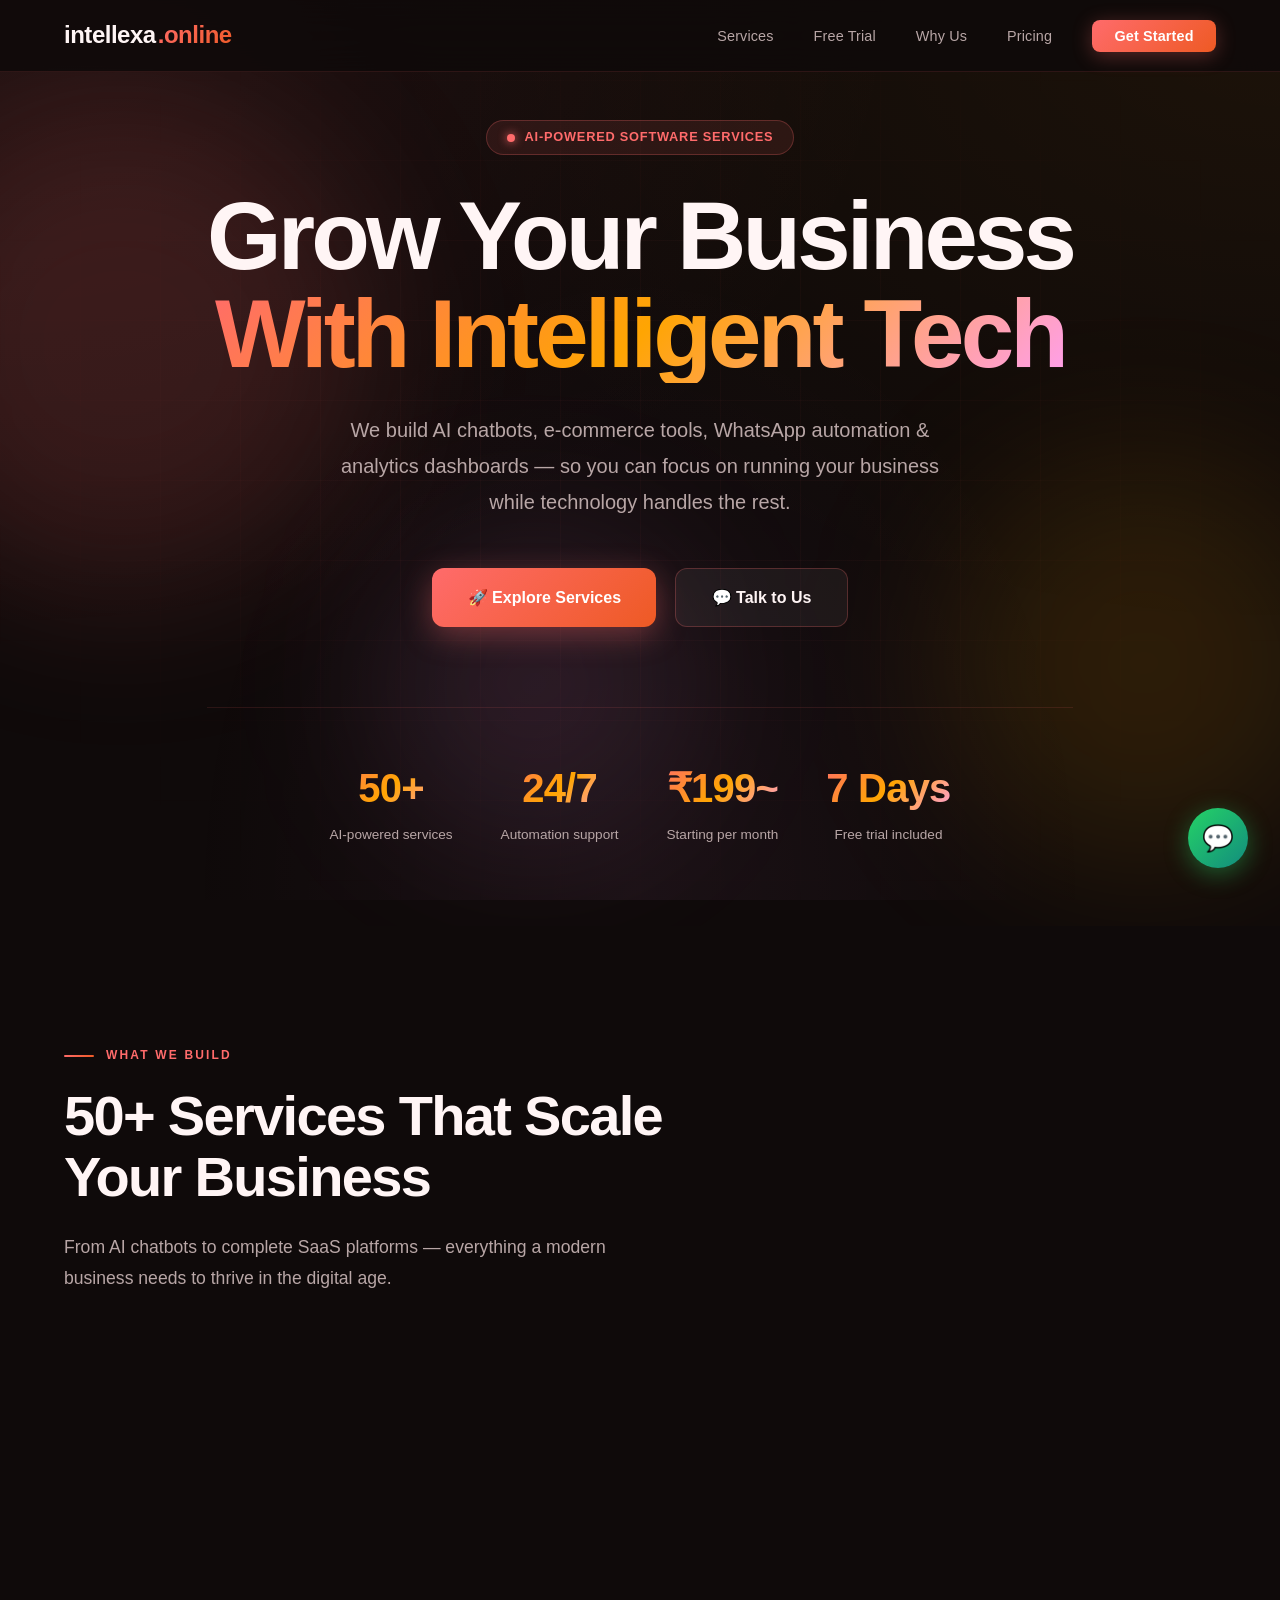
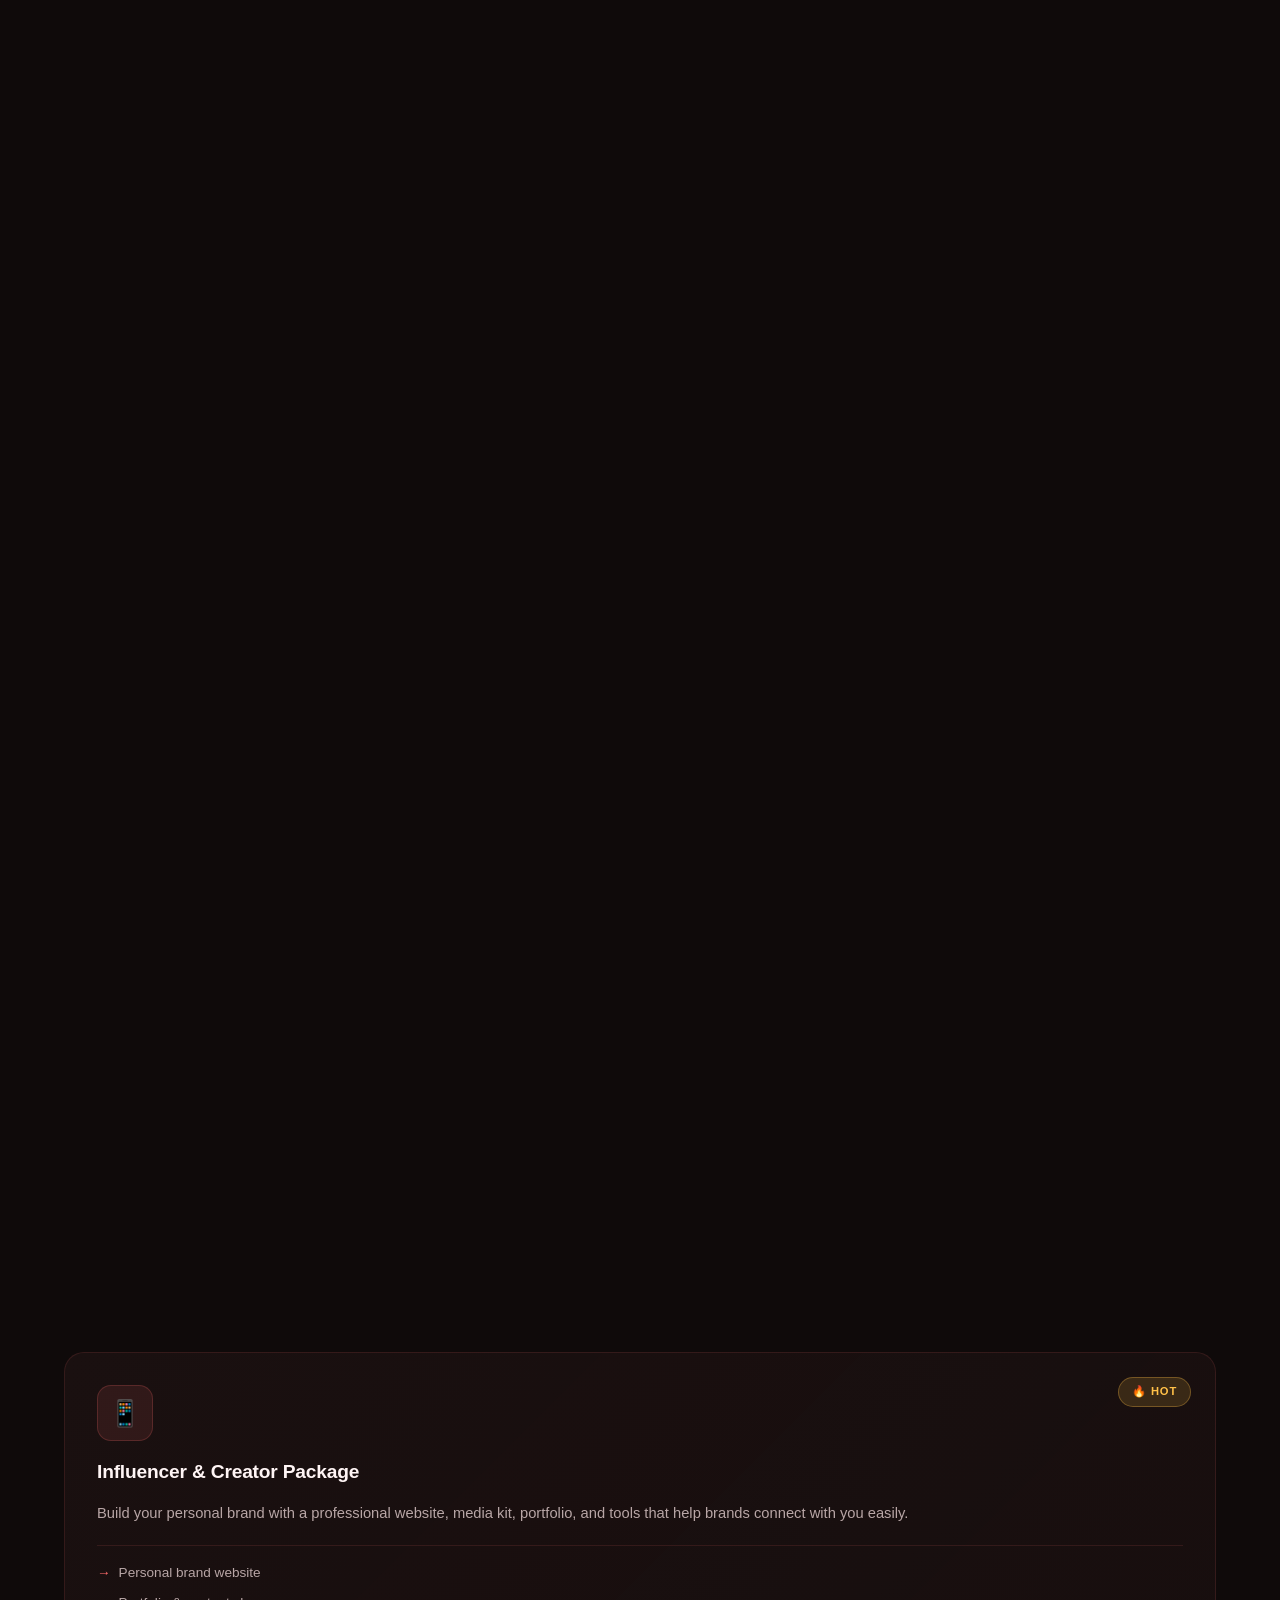
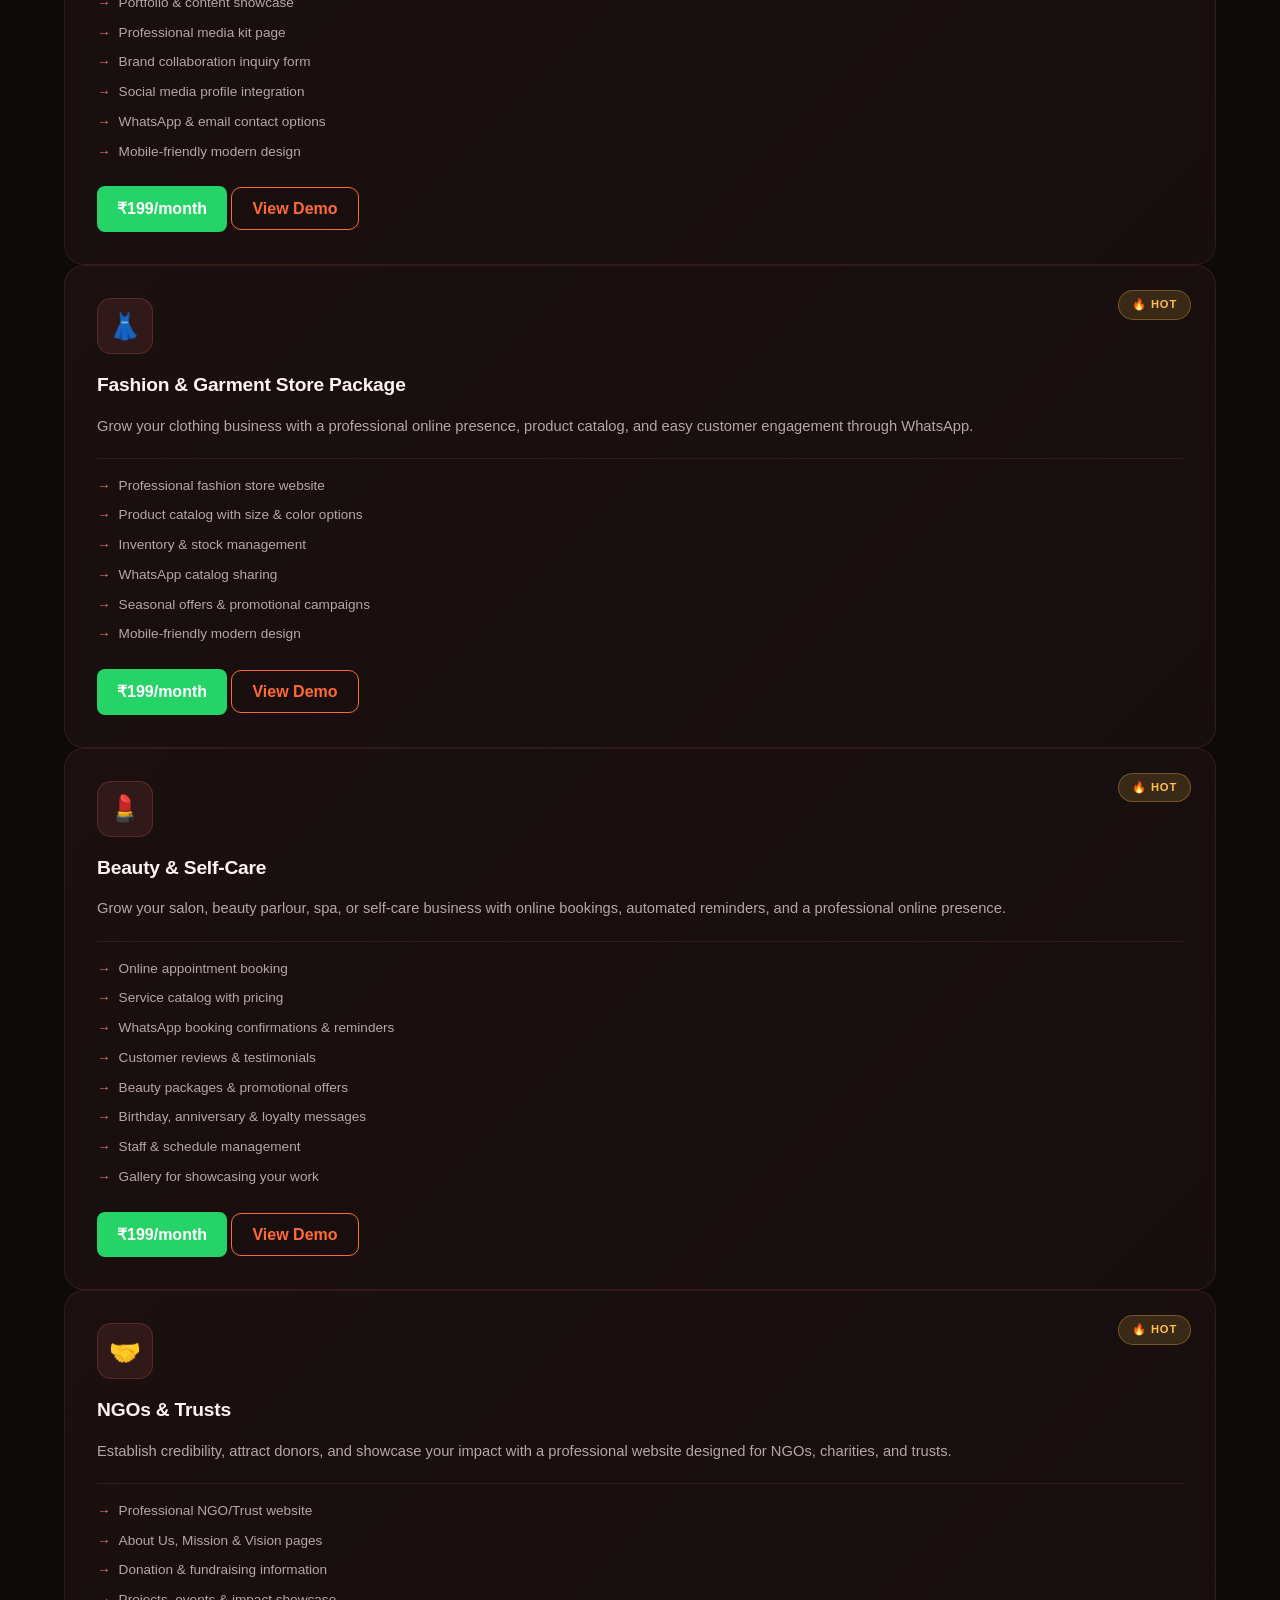
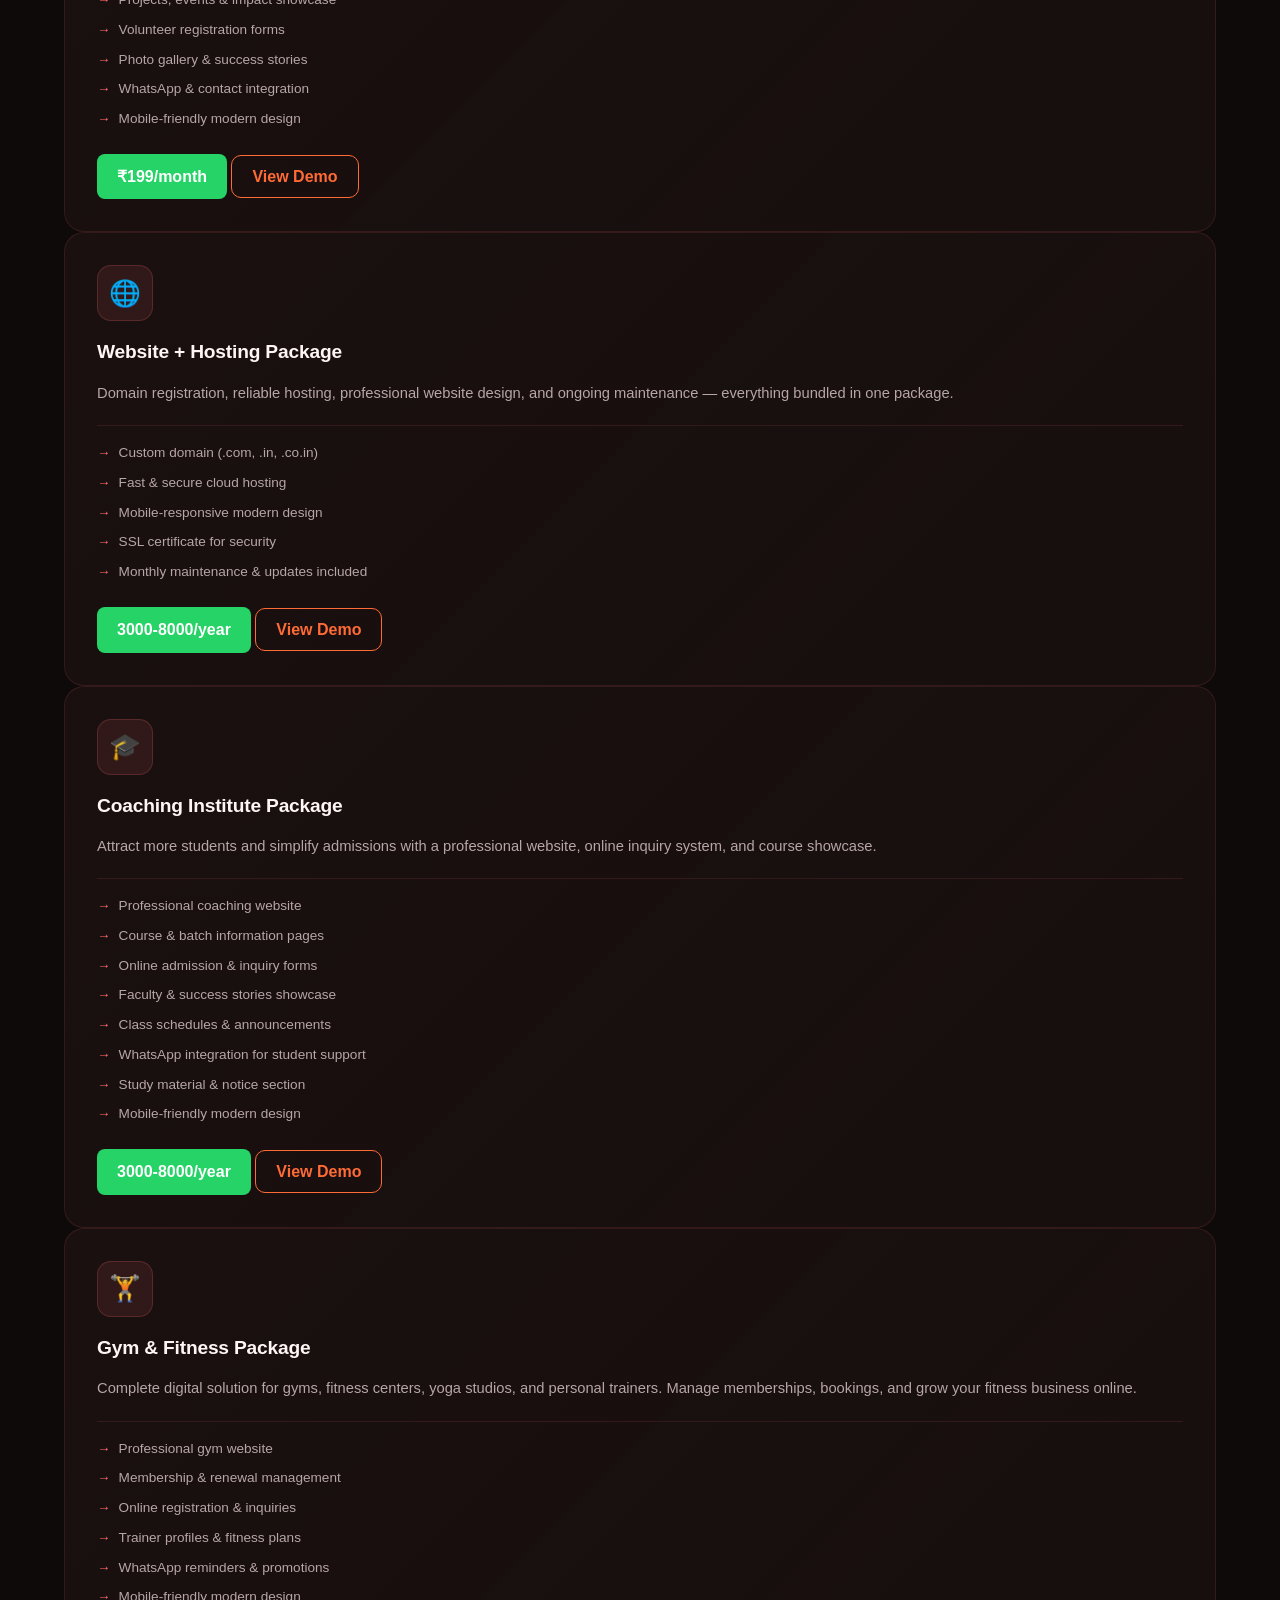
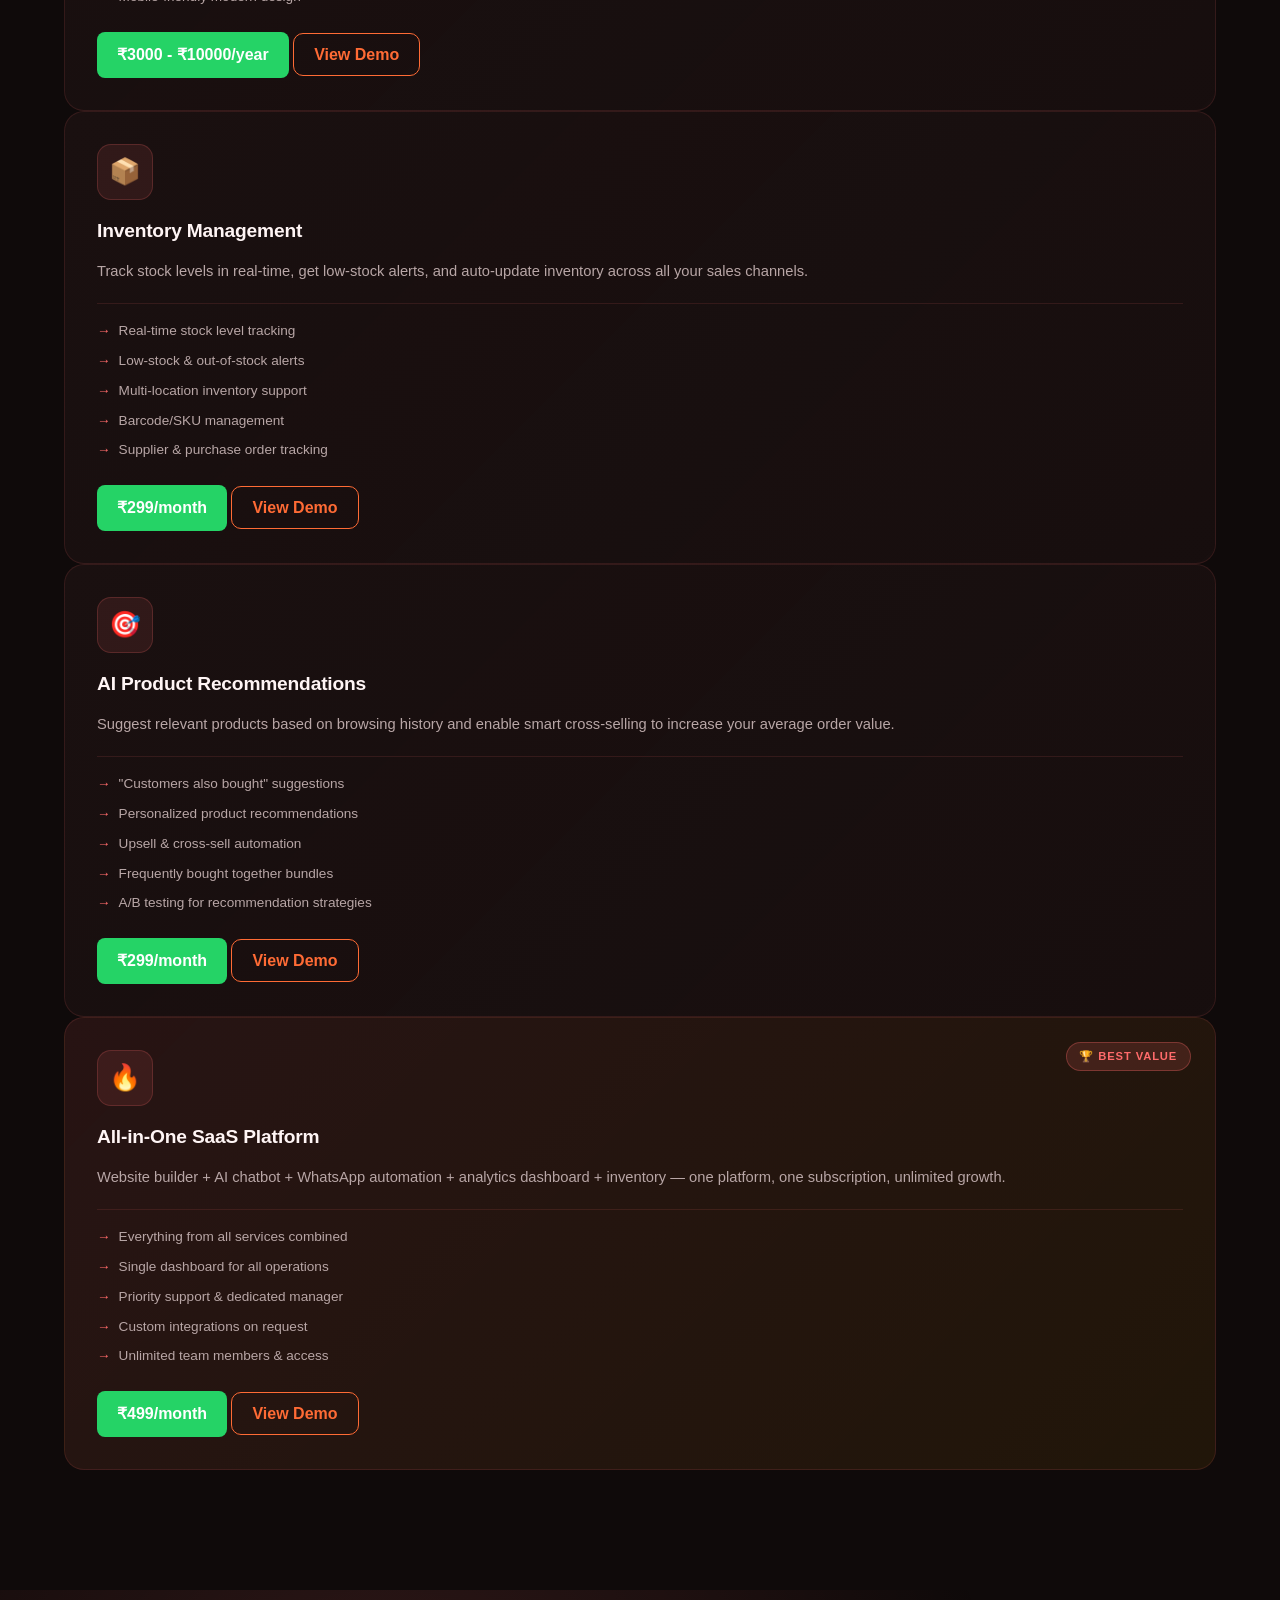
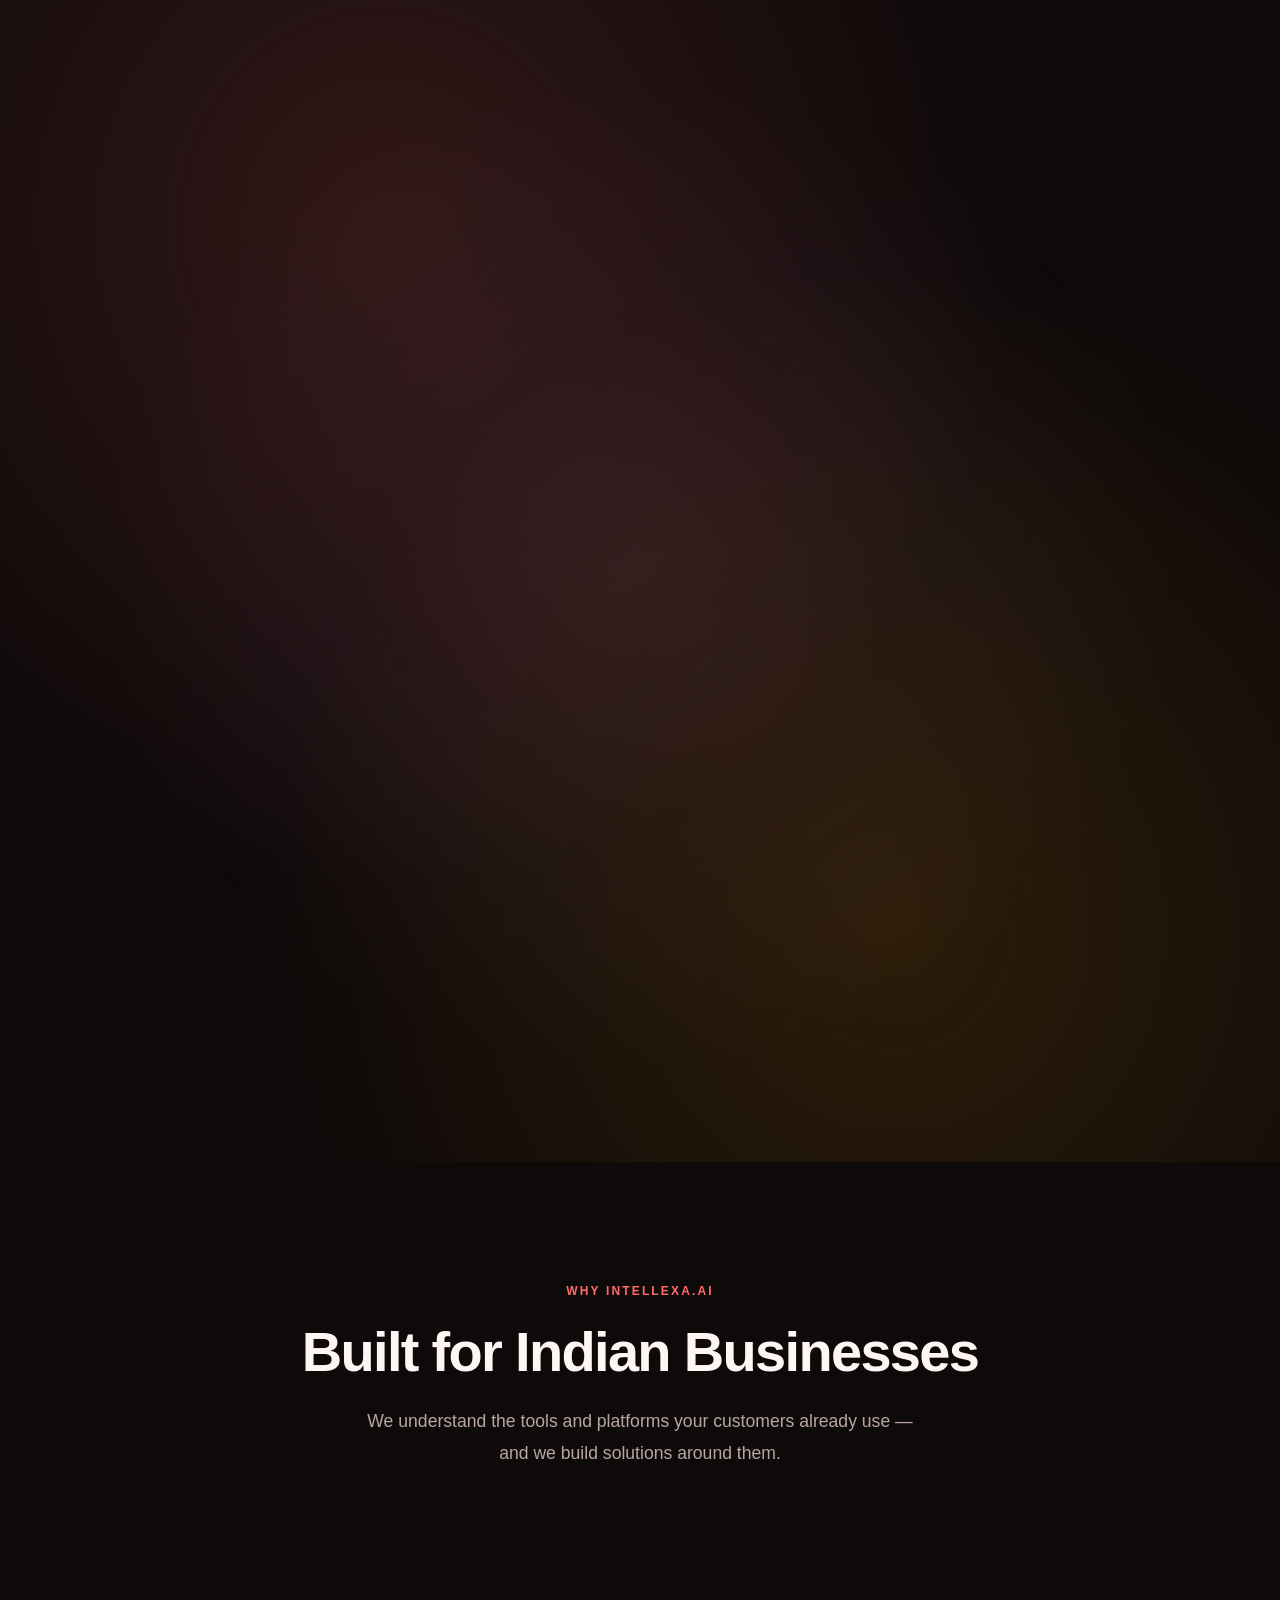
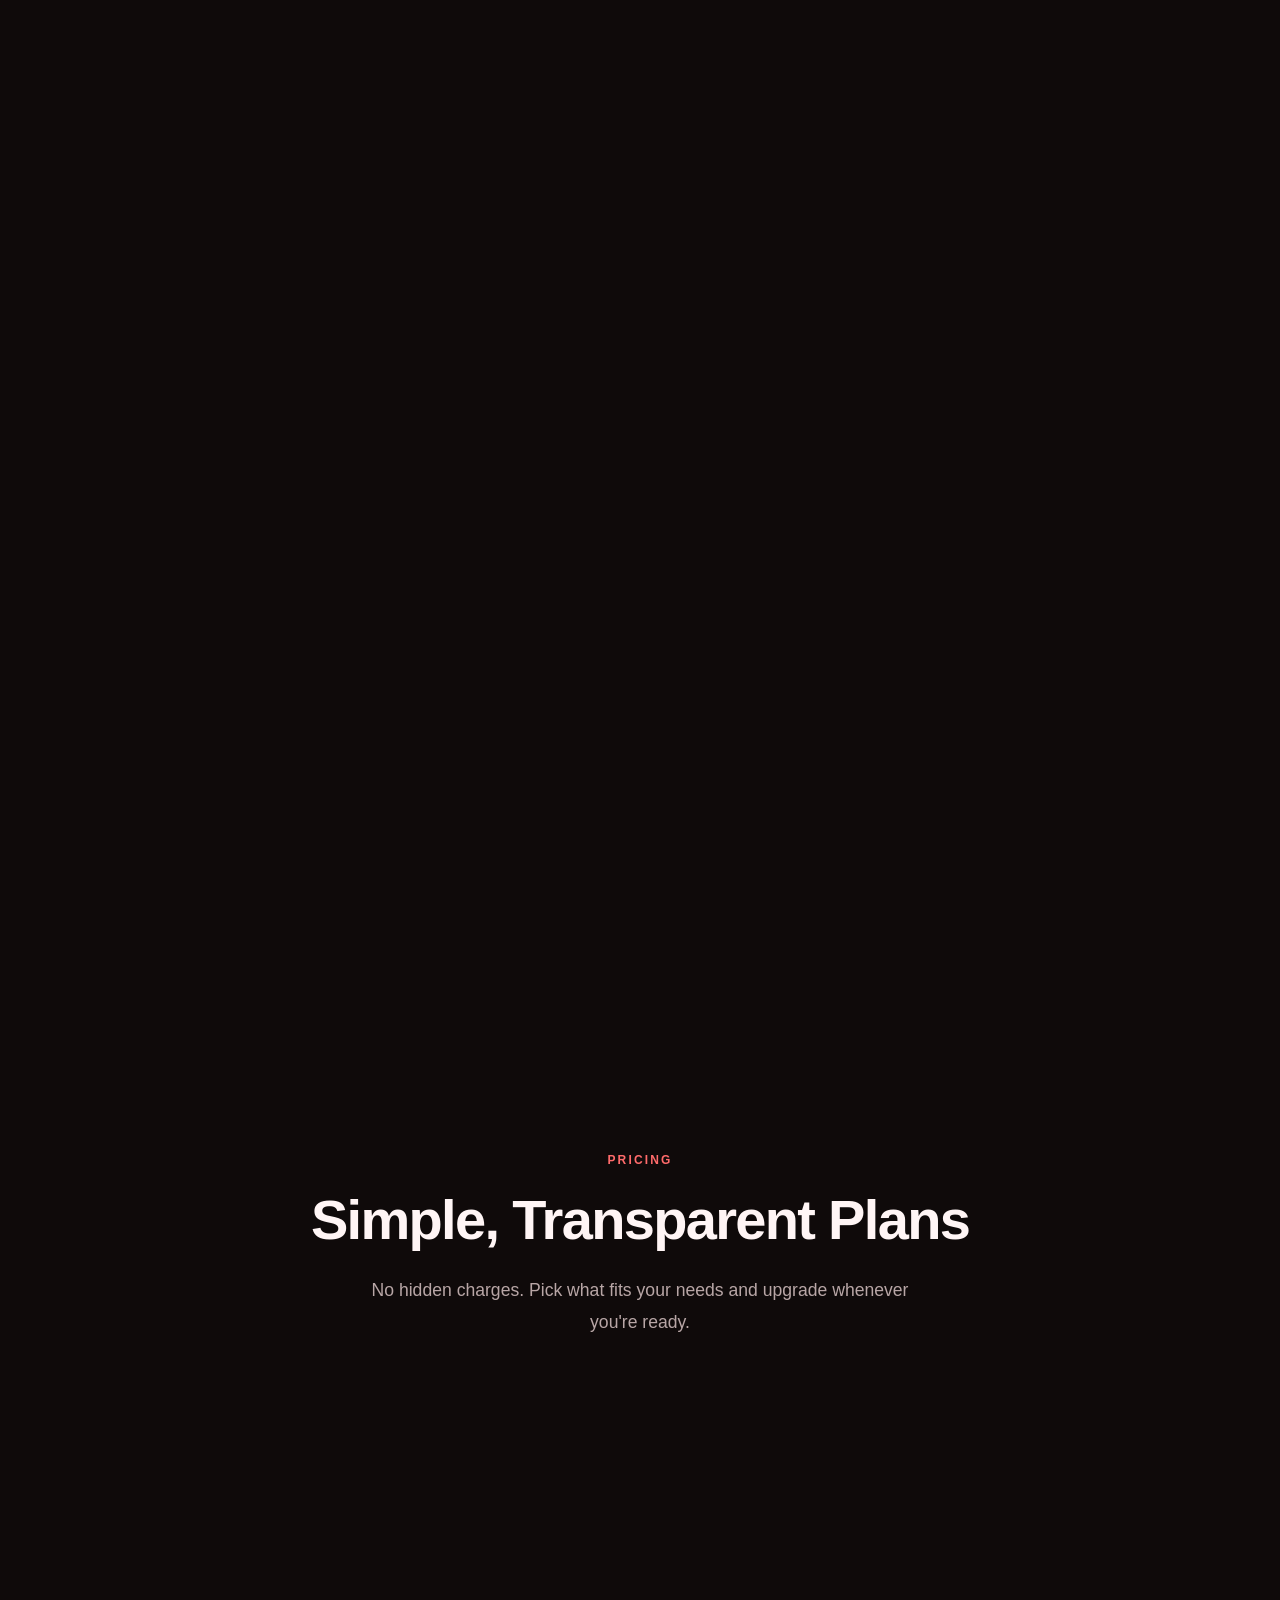
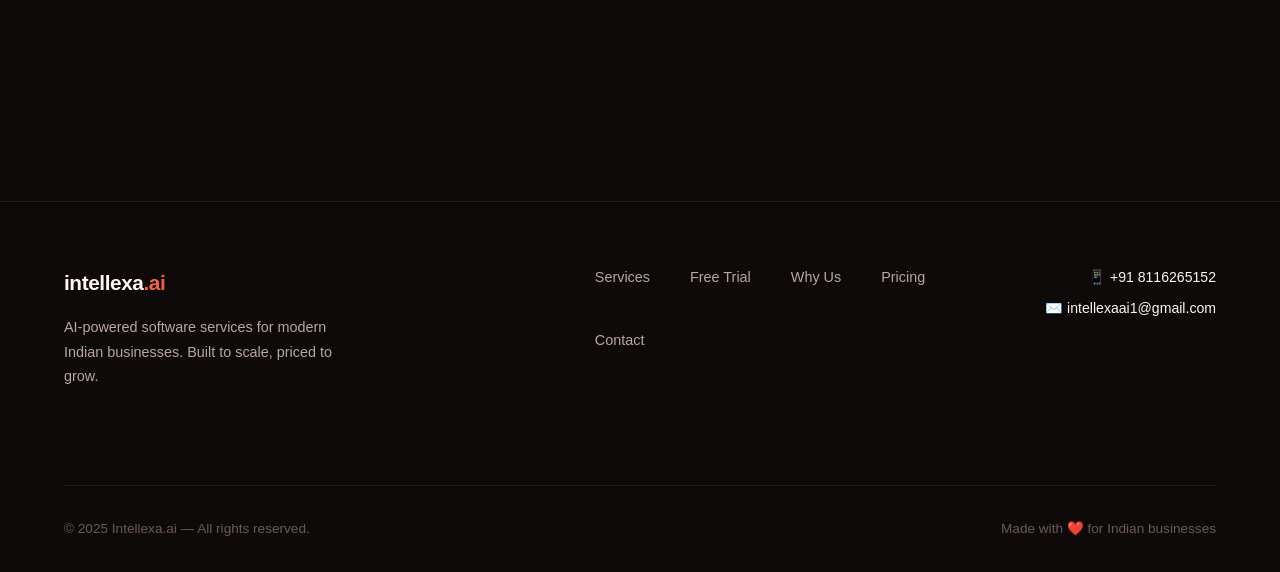
==== commit b6bddb90: "update" ====
--- a/index.html
+++ b/index.html
@@ -1,1517 +1,780 @@
 <!DOCTYPE html>
 <html lang="en">
+
 <head>
-<meta charset="UTF-8">
-<meta name="viewport" content="width=device-width, initial-scale=1.0">
-<title>Intellexa.ai — AI-Powered Software Services</title>
-<link rel="preconnect" href="[fonts.googleapis.com](https://fonts.googleapis.com)">
-<link href="[fonts.googleapis.com](https://fonts.googleapis.com/css2?family=Syne:wght@400;500;600;700;800&family=DM+Sans:ital,opsz,wght@0,9..40,300;0,9..40,400;0,9..40,500;1,9..40,300&display=swap)" rel="stylesheet">
-<style>
-  :root {
-    /* NEW WARM SUNSET THEME */
-    --bg: #0f0a0a;
-    --bg2: #1a1212;
-    --bg3: #241818;
-    --card: #1a1010;
-    --border: rgba(255,107,107,0.12);
-    --border2: rgba(255,107,107,0.25);
-    --accent: #ff6b6b;
-    --accent2: #ffa502;
-    --accent3: #ff9ff3;
-    --accent4: #1dd1a1;
-    --gold: #ffc048;
-    --text: #fff5f5;
-    --muted: #b8a6a6;
-    --dim: #6b5959;
-    --glow: rgba(255,107,107,0.2);
-    --gradient1: linear-gradient(135deg, #ff6b6b 0%, #ffa502 50%, #ff9ff3 100%);
-    --gradient2: linear-gradient(135deg, #ff6b6b 0%, #ee5a24 100%);
-  }
-  *, *::before, *::after { box-sizing: border-box; margin: 0; padding: 0; }
-  html { scroll-behavior: smooth; }
-  body {
-    background: var(--bg);
-    color: var(--text);
-    font-family: 'DM Sans', sans-serif;
-    font-size: 16px;
-    line-height: 1.6;
-    overflow-x: hidden;
-  }
-
-  /* ANIMATED GRADIENT BG */
-  body::before {
-    content: '';
-    position: fixed; inset: 0; z-index: 0; pointer-events: none;
-    background: 
-      radial-gradient(ellipse at 0% 0%, rgba(255,107,107,0.08) 0%, transparent 50%),
-      radial-gradient(ellipse at 100% 0%, rgba(255,165,2,0.06) 0%, transparent 50%),
-      radial-gradient(ellipse at 50% 100%, rgba(255,159,243,0.05) 0%, transparent 50%);
-  }
-
-  /* MESH PATTERN */
-  body::after {
-    content: '';
-    position: fixed; inset: 0; z-index: 0; pointer-events: none;
-    background-image:
-      linear-gradient(rgba(255,107,107,0.03) 1px, transparent 1px),
-      linear-gradient(90deg, rgba(255,107,107,0.03) 1px, transparent 1px);
-    background-size: 80px 80px;
-    mask-image: radial-gradient(ellipse at center, black 30%, transparent 80%);
-  }
-
-  section, nav, footer { position: relative; z-index: 1; }
-
-  /* NAV */
-  nav {
-    position: fixed; top: 0; left: 0; right: 0; z-index: 100;
-    display: flex; align-items: center; justify-content: space-between;
-    padding: 0 5vw;
-    height: 72px;
-    background: rgba(15,10,10,0.85);
-    backdrop-filter: blur(20px);
-    border-bottom: 1px solid var(--border);
-  }
-  .logo {
-    font-family: 'Syne', sans-serif;
-    font-weight: 800;
-    font-size: 1.5rem;
-    letter-spacing: -0.02em;
-    color: var(--text);
-    text-decoration: none;
-    display: flex;
-    align-items: center;
-    gap: 2px;
-  }
-  .logo span { 
-    background: var(--gradient2);
-    -webkit-background-clip: text;
-    -webkit-text-fill-color: transparent;
-    background-clip: text;
-  }
-  .nav-links { display: flex; gap: 2.5rem; list-style: none; align-items: center; }
-  .nav-links a {
-    color: var(--muted); text-decoration: none;
-    font-size: 0.9rem; font-weight: 500;
-    transition: color 0.2s;
-    letter-spacing: 0.01em;
-  }
-  .nav-links a:hover { color: var(--text); }
-  .nav-cta {
-    background: var(--gradient2);
-    color: #fff !important;
-    padding: 0.5rem 1.4rem;
-    border-radius: 8px;
-    font-weight: 600 !important;
-    transition: transform 0.2s, box-shadow 0.2s !important;
-    box-shadow: 0 4px 20px rgba(255,107,107,0.3);
-  }
-  .nav-cta:hover { 
-    transform: translateY(-2px); 
-    box-shadow: 0 8px 30px rgba(255,107,107,0.4);
-    color: #fff !important; 
-  }
-  .hamburger { display: none; flex-direction: column; gap: 5px; cursor: pointer; }
-  .hamburger span { width: 24px; height: 2px; background: var(--muted); border-radius: 2px; transition: 0.3s; }
-
-  /* HERO */
-  .hero {
-    min-height: 100vh;
-    display: flex; align-items: center; justify-content: center;
-    text-align: center;
-    padding: 120px 5vw 80px;
-    position: relative;
-    overflow: hidden;
-  }
-  
-  /* Floating orbs */
-  .orb {
-    position: absolute;
-    border-radius: 50%;
-    filter: blur(80px);
-    pointer-events: none;
-    animation: float 8s ease-in-out infinite;
-  }
-  .orb-1 {
-    width: 500px; height: 500px;
-    background: rgba(255,107,107,0.15);
-    top: 10%; left: -10%;
-    animation-delay: 0s;
-  }
-  .orb-2 {
-    width: 400px; height: 400px;
-    background: rgba(255,165,2,0.12);
-    top: 50%; right: -5%;
-    animation-delay: -3s;
-  }
-  .orb-3 {
-    width: 300px; height: 300px;
-    background: rgba(255,159,243,0.1);
-    bottom: 10%; left: 30%;
-    animation-delay: -5s;
-  }
-  @keyframes float {
-    0%, 100% { transform: translate(0, 0) scale(1); }
-    33% { transform: translate(30px, -30px) scale(1.05); }
-    66% { transform: translate(-20px, 20px) scale(0.95); }
-  }
-
-  .hero-inner { position: relative; max-width: 900px; }
-  .hero-badge {
-    display: inline-flex; align-items: center; gap: 10px;
-    background: rgba(255,107,107,0.1);
-    border: 1px solid rgba(255,107,107,0.25);
-    border-radius: 100px;
-    padding: 0.4rem 1.2rem;
-    font-size: 0.8rem;
-    color: var(--accent);
-    font-weight: 600;
-    letter-spacing: 0.06em;
-    text-transform: uppercase;
-    margin-bottom: 2rem;
-    animation: fadeUp 0.6s ease both;
-  }
-  .badge-dot {
-    width: 8px; height: 8px; border-radius: 50%;
-    background: var(--accent);
-    animation: pulse 2s ease-in-out infinite;
-    box-shadow: 0 0 10px var(--accent);
-  }
-  @keyframes pulse { 0%,100%{opacity:1;transform:scale(1)} 50%{opacity:0.5;transform:scale(0.8)} }
-  
-  h1 {
-    font-family: 'Syne', sans-serif;
-    font-size: clamp(3rem, 8vw, 6rem);
-    font-weight: 800;
-    line-height: 1.02;
-    letter-spacing: -0.04em;
-    margin-bottom: 1.8rem;
-    animation: fadeUp 0.6s 0.1s ease both;
-  }
-  h1 .gradient-text { 
-    background: var(--gradient1);
-    -webkit-background-clip: text;
-    -webkit-text-fill-color: transparent;
-    background-clip: text;
-    display: block;
-  }
-  .hero-sub {
-    font-size: clamp(1.05rem, 2vw, 1.25rem);
-    color: var(--muted);
-    max-width: 600px;
-    margin: 0 auto 3rem;
-    font-weight: 300;
-    animation: fadeUp 0.6s 0.2s ease both;
-    line-height: 1.8;
-  }
-  .hero-btns {
-    display: flex; gap: 1.2rem; justify-content: center; flex-wrap: wrap;
-    animation: fadeUp 0.6s 0.3s ease both;
-  }
-  .btn-primary {
-    background: var(--gradient2);
-    color: #fff;
-    padding: 1rem 2.2rem;
-    border-radius: 12px;
-    font-size: 1rem; font-weight: 600;
-    text-decoration: none;
-    border: none; cursor: pointer;
-    transition: transform 0.2s, box-shadow 0.2s;
-    box-shadow: 0 8px 30px rgba(255,107,107,0.35);
-    font-family: 'DM Sans', sans-serif;
-    display: inline-flex;
-    align-items: center;
-    gap: 8px;
-  }
-  .btn-primary:hover { transform: translateY(-3px); box-shadow: 0 12px 40px rgba(255,107,107,0.5); }
-  .btn-secondary {
-    background: rgba(255,255,255,0.05);
-    color: var(--text);
-    padding: 1rem 2.2rem;
-    border-radius: 12px;
-    font-size: 1rem; font-weight: 600;
-    text-decoration: none;
-    border: 1px solid var(--border2);
-    cursor: pointer;
-    transition: all 0.2s;
-    font-family: 'DM Sans', sans-serif;
-    display: inline-flex;
-    align-items: center;
-    gap: 8px;
-  }
-  .btn-secondary:hover { 
-    border-color: var(--accent); 
-    background: rgba(255,107,107,0.08);
-    transform: translateY(-2px);
-  }
-
-  .hero-stats {
-    display: flex; gap: 3rem; justify-content: center; flex-wrap: wrap;
-    margin-top: 5rem; padding-top: 3rem;
-    border-top: 1px solid var(--border);
-    animation: fadeUp 0.6s 0.4s ease both;
-  }
-  .stat-item { text-align: center; }
-  .stat-num {
-    font-family: 'Syne', sans-serif;
-    font-size: 2.5rem; font-weight: 800;
-    letter-spacing: -0.02em;
-    background: var(--gradient1);
-    -webkit-background-clip: text;
-    -webkit-text-fill-color: transparent;
-    background-clip: text;
-  }
-  .stat-label { font-size: 0.85rem; color: var(--muted); margin-top: 4px; }
-
-  @keyframes fadeUp {
-    from { opacity: 0; transform: translateY(30px); }
-    to { opacity: 1; transform: translateY(0); }
-  }
-
-  /* SECTIONS */
-  .section { padding: 120px 5vw; }
-  .section-label {
-    font-size: 0.75rem; font-weight: 700;
-    letter-spacing: 0.18em; text-transform: uppercase;
-    color: var(--accent); margin-bottom: 1.2rem;
-    display: flex; align-items: center; gap: 12px;
-  }
-  .section-label::before {
-    content: '';
-    width: 30px; height: 2px;
-    background: var(--gradient2);
-    border-radius: 2px;
-  }
-  .section-title {
-    font-family: 'Syne', sans-serif;
-    font-size: clamp(2rem, 5vw, 3.5rem);
-    font-weight: 800; letter-spacing: -0.03em;
-    line-height: 1.1; margin-bottom: 1.5rem;
-  }
-  .section-sub { color: var(--muted); max-width: 550px; font-size: 1.1rem; line-height: 1.8; }
-  .section-header { margin-bottom: 4rem; }
-  .section-header.centered { text-align: center; }
-  .section-header.centered .section-label { justify-content: center; }
-  .section-header.centered .section-label::before { display: none; }
-  .section-header.centered .section-sub { margin: 0 auto; }
-
-  /* SERVICES GRID - EXPANDED */
-  .services-grid {
-    display: grid;
-    grid-template-columns: repeat(auto-fill, minmax(340px, 1fr));
-    gap: 1.5rem;
-  }
-  .service-card {
-    background: linear-gradient(135deg, var(--card) 0%, rgba(26,16,16,0.8) 100%);
-    border: 1px solid var(--border);
-    border-radius: 20px;
-    padding: 2rem;
-    transition: all 0.3s ease;
-    cursor: default;
-    position: relative;
-    overflow: hidden;
-  }
-  .service-card::before {
-    content: '';
-    position: absolute; top: 0; left: 0; right: 0;
-    height: 3px;
-    background: var(--gradient1);
-    opacity: 0;
-    transition: opacity 0.3s;
-  }
-  .service-card:hover { 
-    border-color: var(--border2);
-    transform: translateY(-5px);
-    box-shadow: 0 20px 50px rgba(255,107,107,0.1);
-  }
-  .service-card:hover::before { opacity: 1; }
-  
-  .service-header {
-    display: flex;
-    align-items: flex-start;
-    justify-content: space-between;
-    margin-bottom: 1rem;
-  }
-  .service-icon {
-    width: 56px; height: 56px;
-    border-radius: 14px;
-    background: rgba(255,107,107,0.1);
-    border: 1px solid rgba(255,107,107,0.2);
-    display: flex;
-    align-items: center;
-    justify-content: center;
-    font-size: 1.6rem;
-    transition: all 0.3s;
-  }
-  .service-card:hover .service-icon { 
-    background: var(--gradient2);
-    border-color: transparent;
-    transform: scale(1.05) rotate(-5deg);
-  }
-  .service-name {
-    font-family: 'Syne', sans-serif;
-    font-size: 1.2rem; font-weight: 700;
-    margin-bottom: 0.8rem; letter-spacing: -0.01em;
-  }
-  .service-desc {
-    font-size: 0.92rem; color: var(--muted);
-    line-height: 1.7; margin-bottom: 1.2rem;
-  }
-  
-  /* Service Features List */
-  .service-features {
-    list-style: none;
-    display: flex;
-    flex-direction: column;
-    gap: 0.5rem;
-    margin-bottom: 1.5rem;
-    padding-top: 1rem;
-    border-top: 1px solid var(--border);
-  }
-  .service-features li {
-    display: flex;
-    align-items: center;
-    gap: 8px;
-    font-size: 0.85rem;
-    color: var(--muted);
-  }
-  .service-features li::before {
-    content: '→';
-    color: var(--accent);
-    font-weight: 700;
-  }
-  
-  .service-price {
-    font-family: 'Syne', sans-serif;
-    font-size: 0.95rem; font-weight: 700;
-    color: var(--accent2);
-    padding: 0.4rem 1rem;
-    background: rgba(255,165,2,0.1);
-    border: 1px solid rgba(255,165,2,0.2);
-    border-radius: 100px;
-    display: inline-block;
-  }
-  .hot-badge {
-    position: absolute; top: 1.5rem; right: 1.5rem;
-    background: rgba(255,192,72,0.15);
-    border: 1px solid rgba(255,192,72,0.3);
-    color: var(--gold);
-    font-size: 0.7rem; font-weight: 700;
-    letter-spacing: 0.08em; text-transform: uppercase;
-    padding: 0.3rem 0.8rem; border-radius: 100px;
-  }
-
-  /* FREE OFFER - PAGE 2 SECTION */
-  .free-offer-page {
-    min-height: 100vh;
-    display: flex;
-    align-items: center;
-    justify-content: center;
-    padding: 100px 5vw;
-    position: relative;
-    overflow: hidden;
-  }
-  
-  .free-offer-bg {
-    position: absolute;
-    inset: 0;
-    background: 
-      radial-gradient(ellipse at 30% 20%, rgba(255,107,107,0.15) 0%, transparent 50%),
-      radial-gradient(ellipse at 70% 80%, rgba(255,165,2,0.12) 0%, transparent 50%),
-      radial-gradient(ellipse at 50% 50%, rgba(255,159,243,0.08) 0%, transparent 60%);
-    pointer-events: none;
-  }
-  
-  .free-offer-container {
-    position: relative;
-    max-width: 1000px;
-    width: 100%;
-  }
-  
-  .free-offer-card {
-    background: linear-gradient(135deg, rgba(255,107,107,0.08) 0%, rgba(255,165,2,0.05) 50%, rgba(255,159,243,0.05) 100%);
-    border: 2px solid rgba(255,107,107,0.3);
-    border-radius: 32px;
-    padding: 4rem;
-    position: relative;
-    overflow: hidden;
-  }
-  
-  .free-offer-card::before {
-    content: '';
-    position: absolute;
-    top: -2px; left: -2px; right: -2px; bottom: -2px;
-    background: var(--gradient1);
-    border-radius: 34px;
-    z-index: -1;
-    opacity: 0.5;
-    filter: blur(20px);
-    animation: glow-pulse 3s ease-in-out infinite;
-  }
-  
-  @keyframes glow-pulse {
-    0%, 100% { opacity: 0.3; }
-    50% { opacity: 0.6; }
-  }
-  
-  .free-badge {
-    display: inline-flex;
-    align-items: center;
-    gap: 8px;
-    background: var(--gradient2);
-    color: #fff;
-    font-size: 0.85rem;
-    font-weight: 700;
-    letter-spacing: 0.1em;
-    text-transform: uppercase;
-    padding: 0.6rem 1.5rem;
-    border-radius: 100px;
-    margin-bottom: 2rem;
-    animation: bounce 2s ease-in-out infinite;
-  }
-  
-  @keyframes bounce {
-    0%, 100% { transform: translateY(0); }
-    50% { transform: translateY(-5px); }
-  }
-  
-  .free-title {
-    font-family: 'Syne', sans-serif;
-    font-size: clamp(2.5rem, 6vw, 4.5rem);
-    font-weight: 800;
-    letter-spacing: -0.03em;
-    line-height: 1.1;
-    margin-bottom: 1.5rem;
-  }
-  
-  .free-title .highlight {
-    background: var(--gradient1);
-    -webkit-background-clip: text;
-    -webkit-text-fill-color: transparent;
-    background-clip: text;
-  }
-  
-  .free-subtitle {
-    font-size: 1.3rem;
-    color: var(--muted);
-    margin-bottom: 3rem;
-    line-height: 1.7;
-  }
-  
-  .free-features {
-    display: grid;
-    grid-template-columns: repeat(auto-fill, minmax(250px, 1fr));
-    gap: 1.5rem;
-    margin-bottom: 3rem;
-  }
-  
-  .free-feature {
-    display: flex;
-    align-items: flex-start;
-    gap: 14px;
-  }
-  
-  .free-feature-icon {
-    width: 48px; height: 48px;
-    border-radius: 12px;
-    background: rgba(255,107,107,0.1);
-    border: 1px solid rgba(255,107,107,0.2);
-    display: flex;
-    align-items: center;
-    justify-content: center;
-    font-size: 1.2rem;
-    flex-shrink: 0;
-  }
-  
-  .free-feature-text h4 {
-    font-family: 'Syne', sans-serif;
-    font-size: 1rem;
-    font-weight: 700;
-    margin-bottom: 4px;
-  }
-  
-  .free-feature-text p {
-    font-size: 0.88rem;
-    color: var(--muted);
-    line-height: 1.5;
-  }
-  
-  .free-cta-box {
-    display: flex;
-    align-items: center;
-    justify-content: space-between;
-    flex-wrap: wrap;
-    gap: 2rem;
-    padding-top: 2rem;
-    border-top: 1px solid var(--border);
-  }
-  
-  .free-price-display {
-    text-align: left;
-  }
-  
-  .free-price-display .original {
-    font-size: 1rem;
-    color: var(--dim);
-    text-decoration: line-through;
-    margin-bottom: 4px;
-  }
-  
-  .free-price-display .current {
-    font-family: 'Syne', sans-serif;
-    font-size: 4rem;
-    font-weight: 800;
-    background: var(--gradient1);
-    -webkit-background-clip: text;
-    -webkit-text-fill-color: transparent;
-    background-clip: text;
-    line-height: 1;
-  }
-  
-  .free-price-display .duration {
-    font-size: 1.1rem;
-    color: var(--muted);
-    margin-top: 8px;
-  }
-  
-  .free-cta-btn {
-    background: var(--gradient2);
-    color: #fff;
-    padding: 1.2rem 3rem;
-    border-radius: 14px;
-    font-size: 1.1rem;
-    font-weight: 700;
-    text-decoration: none;
-    border: none;
-    cursor: pointer;
-    transition: all 0.3s;
-    box-shadow: 0 10px 40px rgba(255,107,107,0.4);
-    font-family: 'DM Sans', sans-serif;
-    display: inline-flex;
-    align-items: center;
-    gap: 10px;
-  }
-  
-  .free-cta-btn:hover {
-    transform: translateY(-4px) scale(1.02);
-    box-shadow: 0 15px 50px rgba(255,107,107,0.5);
-  }
-  
-  .countdown-text {
-    text-align: center;
-    margin-top: 2rem;
-    padding: 1rem;
-    background: rgba(255,107,107,0.1);
-    border-radius: 12px;
-    font-size: 0.95rem;
-    color: var(--accent);
-    font-weight: 600;
-  }
-
-  /* WHY US */
-  .why-grid {
-    display: grid;
-    grid-template-columns: repeat(auto-fill, minmax(280px, 1fr));
-    gap: 1.5rem;
-    margin-top: 3rem;
-  }
-  .why-card {
-    background: var(--card);
-    border: 1px solid var(--border);
-    border-radius: 18px;
-    padding: 2rem;
-    transition: all 0.3s ease;
-  }
-  .why-card:hover { 
-    border-color: var(--border2); 
-    transform: translateY(-6px);
-    box-shadow: 0 20px 40px rgba(255,107,107,0.08);
-  }
-  .why-icon {
-    width: 52px; height: 52px; border-radius: 14px;
-    display: flex; align-items: center; justify-content: center;
-    font-size: 1.4rem; margin-bottom: 1.2rem;
-    background: rgba(255,107,107,0.1);
-    border: 1px solid rgba(255,107,107,0.2);
-  }
-  .why-title {
-    font-family: 'Syne', sans-serif;
-    font-size: 1.1rem; font-weight: 700; margin-bottom: 0.6rem;
-  }
-  .why-desc { font-size: 0.9rem; color: var(--muted); line-height: 1.7; }
-
-  /* PROCESS */
-  .process-steps {
-    display: grid;
-    grid-template-columns: repeat(4, 1fr);
-    gap: 2rem;
-    position: relative;
-    margin-top: 3rem;
-  }
-  .process-steps::before {
-    content: '';
-    position: absolute;
-    top: 35px; left: 12%; right: 12%;
-    height: 2px;
-    background: linear-gradient(90deg, transparent, var(--accent), var(--accent2), var(--accent3), transparent);
-    opacity: 0.3;
-  }
-  .step {
-    text-align: center;
-    padding: 0 1rem;
-    position: relative;
-  }
-  .step-num {
-    width: 70px; height: 70px; border-radius: 50%;
-    background: var(--card);
-    border: 2px solid var(--border2);
-    display: flex; align-items: center; justify-content: center;
-    font-family: 'Syne', sans-serif;
-    font-size: 1.3rem; font-weight: 800;
-    color: var(--accent);
-    margin: 0 auto 1.5rem;
-    position: relative; z-index: 1;
-    transition: all 0.3s;
-  }
-  .step:hover .step-num { 
-    background: var(--gradient2); 
-    color: #fff; 
-    border-color: transparent;
-    transform: scale(1.1);
-    box-shadow: 0 10px 30px rgba(255,107,107,0.3);
-  }
-  .step-title {
-    font-family: 'Syne', sans-serif;
-    font-size: 1rem; font-weight: 700;
-    margin-bottom: 0.5rem;
-  }
-  .step-desc { font-size: 0.88rem; color: var(--muted); line-height: 1.6; }
-
-  /* PRICING */
-  .pricing-grid {
-    display: grid;
-    grid-template-columns: repeat(auto-fill, minmax(300px, 1fr));
-    gap: 1.5rem;
-    margin-top: 3rem;
-  }
-  .pricing-card {
-    background: var(--card);
-    border: 1px solid var(--border);
-    border-radius: 20px;
-    padding: 2.5rem;
-    position: relative;
-    transition: all 0.3s;
-  }
-  .pricing-card:hover { 
-    transform: translateY(-6px); 
-    border-color: var(--border2);
-    box-shadow: 0 20px 50px rgba(255,107,107,0.1);
-  }
-  .pricing-card.featured {
-    border: 2px solid var(--accent);
-    background: linear-gradient(135deg, rgba(255,107,107,0.08) 0%, var(--card) 60%);
-  }
-  .featured-badge {
-    position: absolute; top: -14px; left: 50%; transform: translateX(-50%);
-    background: var(--gradient2);
-    color: #fff; font-size: 0.75rem; font-weight: 700;
-    letter-spacing: 0.08em; text-transform: uppercase;
-    padding: 0.4rem 1.2rem; border-radius: 100px;
-    white-space: nowrap;
-    box-shadow: 0 4px 15px rgba(255,107,107,0.3);
-  }
-  .plan-name {
-    font-family: 'Syne', sans-serif;
-    font-size: 1.05rem; font-weight: 700;
-    color: var(--muted); margin-bottom: 1rem;
-    text-transform: uppercase; letter-spacing: 0.06em;
-  }
-  .plan-price {
-    font-family: 'Syne', sans-serif;
-    font-size: 3.2rem; font-weight: 800;
-    letter-spacing: -0.03em; line-height: 1;
-    margin-bottom: 0.4rem;
-    background: var(--gradient1);
-    -webkit-background-clip: text;
-    -webkit-text-fill-color: transparent;
-    background-clip: text;
-  }
-  .plan-price sup { font-size: 1.4rem; }
-  .plan-period { font-size: 0.9rem; color: var(--muted); margin-bottom: 2rem; }
-  .plan-features { list-style: none; display: flex; flex-direction: column; gap: 0.8rem; margin-bottom: 2rem; }
-  .plan-features li {
-    display: flex; align-items: flex-start; gap: 12px;
-    font-size: 0.92rem; color: var(--muted);
-  }
-  .plan-features li span.check {
-    color: var(--accent4); font-weight: 700; flex-shrink: 0; margin-top: 2px;
-    font-size: 1rem;
-  }
-  .plan-btn {
-    width: 100%; padding: 0.9rem;
-    border-radius: 10px; border: 1px solid var(--border2);
-    background: transparent; color: var(--text);
-    font-family: 'DM Sans', sans-serif;
-    font-size: 1rem; font-weight: 600;
-    cursor: pointer;
-    transition: all 0.2s;
-  }
-  .plan-btn:hover { background: rgba(255,107,107,0.1); border-color: var(--accent); }
-  .pricing-card.featured .plan-btn {
-    background: var(--gradient2); border-color: transparent; color: #fff;
-    box-shadow: 0 8px 25px rgba(255,107,107,0.3);
-  }
-  .pricing-card.featured .plan-btn:hover { 
-    box-shadow: 0 12px 35px rgba(255,107,107,0.45);
-    transform: translateY(-2px);
-  }
-
-  /* TESTIMONIAL */
-  .testimonials-grid {
-    display: grid;
-    grid-template-columns: repeat(auto-fill, minmax(300px, 1fr));
-    gap: 1.5rem;
-    margin-top: 3rem;
-  }
-  .testi-card {
-    background: var(--card);
-    border: 1px solid var(--border);
-    border-radius: 18px;
-    padding: 2rem;
-    transition: all 0.3s;
-  }
-  .testi-card:hover {
-    border-color: var(--border2);
-    transform: translateY(-4px);
-  }
-  .testi-stars { 
-    color: var(--gold); 
-    font-size: 1rem; 
-    margin-bottom: 1.2rem; 
-    letter-spacing: 3px; 
-  }
-  .testi-text { 
-    font-size: 0.95rem; 
-    color: var(--muted); 
-    line-height: 1.8; 
-    margin-bottom: 1.5rem; 
-    font-style: italic; 
-  }
-  .testi-author { display: flex; align-items: center; gap: 12px; }
-  .testi-avatar {
-    width: 44px; height: 44px; border-radius: 50%;
-    background: var(--gradient2);
-    display: flex; align-items: center; justify-content: center;
-    font-family: 'Syne', sans-serif;
-    font-size: 0.9rem; font-weight: 700; color: #fff;
-    flex-shrink: 0;
-  }
-  .testi-name { font-size: 0.95rem; font-weight: 600; }
-  .testi-role { font-size: 0.8rem; color: var(--muted); }
-
-  /* CTA SECTION */
-  .cta-section {
-    padding: 0 5vw 120px;
-  }
-  .cta-card {
-    background: linear-gradient(135deg, var(--card) 0%, rgba(26,16,16,0.9) 100%);
-    border: 1px solid var(--border);
-    border-radius: 28px;
-    padding: 6rem 3rem;
-    text-align: center;
-    position: relative;
-    overflow: hidden;
-  }
-  .cta-card::before {
-    content: '';
-    position: absolute; inset: 0;
-    background: 
-      radial-gradient(ellipse at 50% 0%, rgba(255,107,107,0.15) 0%, transparent 60%),
-      radial-gradient(ellipse at 20% 100%, rgba(255,165,2,0.1) 0%, transparent 40%),
-      radial-gradient(ellipse at 80% 100%, rgba(255,159,243,0.08) 0%, transparent 40%);
-    pointer-events: none;
-  }
-  .cta-card h2 {
-    font-family: 'Syne', sans-serif;
-    font-size: clamp(2.2rem, 5vw, 4rem);
-    font-weight: 800; letter-spacing: -0.03em;
-    margin-bottom: 1.2rem; line-height: 1.1;
-    position: relative;
-  }
-  .cta-card p {
-    color: var(--muted); font-size: 1.15rem;
-    max-width: 550px; margin: 0 auto 3rem;
-    position: relative;
-    line-height: 1.7;
-  }
-  .cta-btns { display: flex; gap: 1.2rem; justify-content: center; flex-wrap: wrap; position: relative; }
-  
-  .contact-info {
-    margin-top: 3rem;
-    padding-top: 2rem;
-    border-top: 1px solid var(--border);
-    display: flex;
-    justify-content: center;
-    gap: 3rem;
-    flex-wrap: wrap;
-    position: relative;
-  }
-  .contact-item {
-    display: flex;
-    align-items: center;
-    gap: 10px;
-    color: var(--muted);
-    font-size: 0.95rem;
-  }
-  .contact-item span {
-    font-size: 1.2rem;
-  }
-  .contact-item a {
-    color: var(--text);
-    text-decoration: none;
-    transition: color 0.2s;
-  }
-  .contact-item a:hover {
-    color: var(--accent);
-  }
-
-  /* FOOTER */
-  footer {
-    border-top: 1px solid var(--border);
-    padding: 4rem 5vw 2rem;
-    display: grid;
-    grid-template-columns: 1.2fr 1fr auto;
-    gap: 3rem;
-    align-items: start;
-  }
-  .footer-brand .logo { font-size: 1.3rem; display: block; margin-bottom: 1rem; text-decoration: none; }
-  .footer-tagline { font-size: 0.9rem; color: var(--muted); max-width: 300px; line-height: 1.7; }
-  .footer-links { display: flex; gap: 2.5rem; flex-wrap: wrap; }
-  .footer-links a {
-    color: var(--muted); text-decoration: none;
-    font-size: 0.9rem; transition: color 0.2s;
-  }
-  .footer-links a:hover { color: var(--text); }
-  .footer-contact {
-    text-align: right;
-  }
-  .footer-contact p {
-    font-size: 0.88rem;
-    color: var(--muted);
-    margin-bottom: 0.5rem;
-  }
-  .footer-contact a {
-    color: var(--text);
-    text-decoration: none;
-    transition: color 0.2s;
-  }
-  .footer-contact a:hover {
-    color: var(--accent);
-  }
-  .footer-bottom {
-    border-top: 1px solid var(--border);
-    margin-top: 3rem; padding-top: 2rem;
-    display: flex; justify-content: space-between; align-items: center;
-    flex-wrap: wrap; gap: 1rem;
-    grid-column: 1 / -1;
-  }
-  .footer-bottom p { font-size: 0.85rem; color: var(--dim); }
-
-  /* WHATSAPP FLOAT */
-  .wa-float {
-    position: fixed; bottom: 2rem; right: 2rem; z-index: 99;
-    width: 60px; height: 60px; border-radius: 50%;
-    background: linear-gradient(135deg, #25D366 0%, #128C7E 100%);
-    display: flex; align-items: center; justify-content: center;
-    box-shadow: 0 6px 25px rgba(37,211,102,0.4);
-    text-decoration: none;
-    font-size: 1.6rem;
-    transition: all 0.3s;
-    animation: wa-pulse 2s ease-in-out infinite;
-  }
-  .wa-float:hover { 
-    transform: scale(1.1) rotate(-10deg); 
-    box-shadow: 0 10px 35px rgba(37,211,102,0.5); 
-  }
-  @keyframes wa-pulse {
-    0%,100%{ box-shadow: 0 6px 25px rgba(37,211,102,0.4); }
-    50%{ box-shadow: 0 6px 25px rgba(37,211,102,0.6), 0 0 0 10px rgba(37,211,102,0.1); }
-  }
-
-  /* SCROLL REVEAL */
-  .reveal { opacity: 0; transform: translateY(40px); transition: opacity 0.7s ease, transform 0.7s ease; }
-  .reveal.visible { opacity: 1; transform: none; }
-
-  /* RESPONSIVE */
-  @media (max-width: 900px) {
-    .services-grid { grid-template-columns: 1fr; }
-    footer { grid-template-columns: 1fr; }
-    .footer-contact { text-align: left; }
-  }
-  @media (max-width: 768px) {
-    .nav-links { display: none; }
-    .hamburger { display: flex; }
-    .process-steps { grid-template-columns: 1fr 1fr; gap: 2rem; }
-    .process-steps::before { display: none; }
-    .free-offer-card { padding: 2.5rem; }
-    .free-cta-box { flex-direction: column; text-align: center; }
-    .free-price-display { text-align: center; }
-  }
-  @media (max-width: 500px) {
-    .process-steps { grid-template-columns: 1fr; }
-    .hero-stats { gap: 2rem; }
-    .free-features { grid-template-columns: 1fr; }
-    .free-title { font-size: 2rem; }
-    .contact-info { flex-direction: column; gap: 1rem; }
-  }
-</style>
+    <meta charset="UTF-8">
+    <meta name="viewport" content="width=device-width, initial-scale=1.0">
+    <title>Intellexa.ai — AI-Powered Software Services</title>
+    <link rel="preconnect" href="https://fonts.googleapis.com">
+    <link href="https://fonts.googleapis.com/css2?family=Inter:wght@400;500;600;700&family=Space+Grotesk:wght@400;500;700&display=swap" rel="stylesheet">
+    <link rel="stylesheet" href="style.css">
 </head>
+
 <body>
 
-<!-- NAV -->
-<nav>
-  <a href="#" class="logo">intellexa<span>.ai</span></a>
-  <ul class="nav-links">
-    <li><a href="#services">Services</a></li>
-    <li><a href="#free-offer">Free Trial</a></li>
-    <li><a href="#why">Why Us</a></li>
-    <li><a href="#pricing">Pricing</a></li>
-    <li><a href="#contact" class="nav-cta">Get Started</a></li>
-  </ul>
-  <div class="hamburger">
-    <span></span><span></span><span></span>
-  </div>
-</nav>
-
-<!-- HERO -->
-<section class="hero">
-  <div class="orb orb-1"></div>
-  <div class="orb orb-2"></div>
-  <div class="orb orb-3"></div>
-  <div class="hero-inner">
-    <div class="hero-badge"><span class="badge-dot"></span> AI-Powered Software Services</div>
-    <h1>Grow Your Business<span class="gradient-text">With Intelligent Tech</span></h1>
-    <p class="hero-sub">We build AI chatbots, e-commerce tools, WhatsApp automation & analytics dashboards — so you can focus on running your business while technology handles the rest.</p>
-    <div class="hero-btns">
-      <a href="#services" class="btn-primary">🚀 Explore Services</a>
-      <a href="#contact" class="btn-secondary">💬 Talk to Us</a>
-    </div>
-    <div class="hero-stats">
-      <div class="stat-item">
-        <div class="stat-num">10+</div>
-        <div class="stat-label">AI-powered services</div>
-      </div>
-      <div class="stat-item">
-        <div class="stat-num">24/7</div>
-        <div class="stat-label">Automation support</div>
-      </div>
-      <div class="stat-item">
-        <div class="stat-num">₹199~</div>
-        <div class="stat-label">Starting per month</div>
-      </div>
-      <div class="stat-item">
-        <div class="stat-num">15 Days</div>
-        <div class="stat-label">Free trial included</div>
-      </div>
-    </div>
-  </div>
-</section>
-
-<!-- SERVICES -->
-<section class="section" id="services">
-  <div class="section-header">
-    <div class="section-label">What We Build</div>
-    <h2 class="section-title">10 Services That Scale<br>Your Business</h2>
-    <p class="section-sub">From AI chatbots to complete SaaS platforms — everything a modern business needs to thrive in the digital age.</p>
-  </div>
-  <div class="services-grid reveal">
-
-    <div class="service-card">
-      <span class="hot-badge">🔥 Hot</span>
-      <div class="service-header">
-        <div class="service-icon">🧠</div>
-      </div>
-      <div class="service-name">AI Customer Support Bot</div>
-      <div class="service-desc">Intelligent auto-replies on WhatsApp & your website. Handles FAQs, resolves queries, and works 24/7 without breaks or burnout.</div>
-      <ul class="service-features">
-        <li>Natural language understanding in Hindi & English</li>
-        <li>Seamless handoff to human agents when needed</li>
-        <li>Custom training on your business FAQs</li>
-        <li>Real-time analytics & conversation logs</li>
-        <li>Multi-platform integration (Web, WhatsApp, FB)</li>
-      </ul>
-      <div class="service-price">₹99 – ₹199/mo</div>
-    </div>
-
-    <div class="service-card">
-      <div class="service-header">
-        <div class="service-icon">🛒</div>
-      </div>
-      <div class="service-name">Mini E-commerce Builder</div>
-      <div class="service-desc">Complete online store with product listings, shopping cart, WhatsApp ordering, and UPI QR payments — your store online in days.</div>
-      <ul class="service-features">
-        <li>Beautiful mobile-responsive product catalog</li>
-        <li>Add-to-cart & checkout via WhatsApp</li>
-        <li>UPI QR code & payment gateway integration</li>
-        <li>Inventory sync with automatic stock updates</li>
-        <li>SEO-optimized pages for Google visibility</li>
-      </ul>
-      <div class="service-price">₹199 – ₹299/month</div>
-    </div>
-
-    <div class="service-card">
-      <div class="service-header">
-        <div class="service-icon">📦</div>
-      </div>
-      <div class="service-name">Order Management Dashboard</div>
-      <div class="service-desc">Track every order from placement to delivery. View customer details, update status, and export reports to Excel with one click.</div>
-      <ul class="service-features">
-        <li>Real-time order status tracking</li>
-        <li>Customer history & repeat buyer insights</li>
-        <li>Automated status update notifications</li>
-        <li>Excel/CSV export for accounting</li>
-        <li>Multi-staff access with role permissions</li>
-      </ul>
-      <div class="service-price">₹299/month</div>
-    </div>
-
-    <div class="service-card">
-      <span class="hot-badge">💰 High Demand</span>
-      <div class="service-header">
-        <div class="service-icon">📲</div>
-      </div>
-      <div class="service-name">WhatsApp Automation</div>
-      <div class="service-desc">Auto-replies, order confirmations, broadcast messages, and abandoned cart reminders — all on the platform your customers love.</div>
-      <ul class="service-features">
-        <li>Instant auto-reply for new messages</li>
-        <li>Order confirmation & shipping updates</li>
-        <li>Bulk broadcast to customer lists</li>
-        <li>Abandoned cart recovery messages</li>
-        <li>Birthday & anniversary wishes automation</li>
-      </ul>
-      <div class="service-price">₹499/month</div>
-    </div>
-
-    <div class="service-card">
-      <div class="service-header">
-        <div class="service-icon">📊</div>
-      </div>
-      <div class="service-name">Sales Analytics Dashboard</div>
-      <div class="service-desc">Daily sales charts, top-performing products, customer trends, and revenue forecasts — make data-driven decisions with ease.</div>
-      <ul class="service-features">
-        <li>Visual daily/weekly/monthly sales graphs</li>
-        <li>Top products & category performance</li>
-        <li>Customer acquisition & retention metrics</li>
-        <li>Revenue forecasting with AI predictions</li>
-        <li>Customizable reports & PDF exports</li>
-      </ul>
-      <div class="service-price">₹299/month</div>
-    </div>
-
-    <div class="service-card">
-      <span class="hot-badge">🔥 Hot</span>
-      <div class="service-header">
-        <div class="service-icon">🎨</div>
-      </div>
-      <div class="service-name">AI Content Generator</div>
-      <div class="service-desc">Instagram captions, product descriptions, ad copy, and blog posts — generated by AI, tailored to your brand voice.</div>
-      <ul class="service-features">
-        <li>Social media captions in seconds</li>
-        <li>Product descriptions that convert</li>
-        <li>Ad copy for Facebook & Google ads</li>
-        <li>Email marketing content generation</li>
-        <li>Brand voice training & consistency</li>
-      </ul>
-      <div class="service-price">₹299/month</div>
-    </div>
-
-    <div class="service-card">
-      <div class="service-header">
-        <div class="service-icon">🌐</div>
-      </div>
-      <div class="service-name">Website + Hosting Package</div>
-      <div class="service-desc">Domain registration, reliable hosting, professional website design, and ongoing maintenance — everything bundled in one package.</div>
-      <ul class="service-features">
-        <li>Custom domain (.com, .in, .co.in)</li>
-        <li>Fast & secure cloud hosting</li>
-        <li>Mobile-responsive modern design</li>
-        <li>SSL certificate for security</li>
-        <li>Monthly maintenance & updates included</li>
-      </ul>
-      <div class="service-price">₹3,000 – ₹8,000/year</div>
-    </div>
-
-    <div class="service-card">
-      <div class="service-header">
-        <div class="service-icon">📦</div>
-      </div>
-      <div class="service-name">Inventory Management</div>
-      <div class="service-desc">Track stock levels in real-time, get low-stock alerts, and auto-update inventory across all your sales channels.</div>
-      <ul class="service-features">
-        <li>Real-time stock level tracking</li>
-        <li>Low-stock & out-of-stock alerts</li>
-        <li>Multi-location inventory support</li>
-        <li>Barcode/SKU management</li>
-        <li>Supplier & purchase order tracking</li>
-      </ul>
-      <div class="service-price">₹799/month</div>
-    </div>
-
-    <div class="service-card">
-      <div class="service-header">
-        <div class="service-icon">🎯</div>
-      </div>
-      <div class="service-name">AI Product Recommendations</div>
-      <div class="service-desc">Suggest relevant products based on browsing history and enable smart cross-selling to increase your average order value.</div>
-      <ul class="service-features">
-        <li>"Customers also bought" suggestions</li>
-        <li>Personalized product recommendations</li>
-        <li>Upsell & cross-sell automation</li>
-        <li>Frequently bought together bundles</li>
-        <li>A/B testing for recommendation strategies</li>
-      </ul>
-      <div class="service-price">₹999/month</div>
-    </div>
-
-    <div class="service-card" style="background: linear-gradient(135deg, rgba(255,107,107,0.1), rgba(255,165,2,0.08));">
-      <span class="hot-badge" style="background:rgba(255,107,107,0.15);border-color:rgba(255,107,107,0.3);color:var(--accent);">🏆 Best Value</span>
-      <div class="service-header">
-        <div class="service-icon">🔥</div>
-      </div>
-      <div class="service-name">All-in-One SaaS Platform</div>
-      <div class="service-desc">Website builder + AI chatbot + WhatsApp automation + analytics dashboard + inventory — one platform, one subscription, unlimited growth.</div>
-      <ul class="service-features">
-        <li>Everything from all services combined</li>
-        <li>Single dashboard for all operations</li>
-        <li>Priority support & dedicated manager</li>
-        <li>Custom integrations on request</li>
-        <li>Unlimited team members & access</li>
-      </ul>
-      <div class="service-price">₹999 – ₹2,999/month</div>
-    </div>
-
-  </div>
-</section>
-
-<!-- FREE OFFER - PAGE 2 (SCROLL TO REVEAL) -->
-<section class="free-offer-page" id="free-offer">
-  <div class="free-offer-bg"></div>
-  <div class="free-offer-container reveal">
-    <div class="free-offer-card">
-      <div class="free-badge">🎁 Limited Time • Totally Free</div>
-      <h2 class="free-title">Try Everything<br><span class="highlight">FREE for 15 Days</span></h2>
-      <p class="free-subtitle">No credit card required. No hidden charges. No obligations. Just pure value for your business — experience the full power of our AI tools before you commit.</p>
-      
-      <div class="free-features">
-        <div class="free-feature">
-          <div class="free-feature-icon">🤖</div>
-          <div class="free-feature-text">
-            <h4>AI Chatbot Access</h4>
-            <p>Full AI customer support bot configured for your business</p>
-          </div>
-        </div>
-        <div class="free-feature">
-          <div class="free-feature-icon">📲</div>
-          <div class="free-feature-text">
-            <h4>WhatsApp Automation</h4>
-            <p>Auto-replies & notifications set up and running</p>
-          </div>
-        </div>
-        <div class="free-feature">
-          <div class="free-feature-icon">👨‍💼</div>
-          <div class="free-feature-text">
-            <h4>Dedicated Setup Support</h4>
-            <p>Personal account manager for complete onboarding</p>
-          </div>
-        </div>
-        <div class="free-feature">
-          <div class="free-feature-icon">⚡</div>
-          <div class="free-feature-text">
-            <h4>Priority Response</h4>
-            <p>2-hour response time during your trial period</p>
-          </div>
-        </div>
-        <div class="free-feature">
-          <div class="free-feature-icon">🔧</div>
-          <div class="free-feature-text">
-            <h4>Custom Configuration</h4>
-            <p>Tailored to match your specific business workflow</p>
-          </div>
-        </div>
-        <div class="free-feature">
-          <div class="free-feature-icon">📊</div>
-          <div class="free-feature-text">
-            <h4>Analytics Dashboard</h4>
-            <p>Track performance & insights from day one</p>
-          </div>
-        </div>
-      </div>
-      
-      <div class="free-cta-box">
-        <div class="free-price-display">
-          <div class="original">Usually ₹1,999/month</div>
-          <div class="current">₹0</div>
-          <div class="duration">for full 15 days — no catches</div>
-        </div>
-        <a href="https://wa.me/918116265152?text=Hi%20Intellexa!%20I%20want%20to%20start%20my%20FREE%2015-day%20trial" class="free-cta-btn" target="_blank">
+    <!-- NAV -->
+    <nav>
+        <a href="#" class="logo">intellexa<span>.online</span></a>
+
+        <ul class="nav-links">
+            <li><a href="#services">Services</a></li>
+            <li><a href="#free-offer">Free Trial</a></li>
+            <li><a href="#why">Why Us</a></li>
+            <li><a href="#pricing">Pricing</a></li>
+            <li><a href="#contact" class="nav-cta">Get Started</a></li>
+        </ul>
+        <div class="hamburger">
+            <span></span><span></span><span></span>
+        </div>
+    </nav>
+
+    <!-- HERO -->
+    <section class="hero">
+        <div class="orb orb-1"></div>
+        <div class="orb orb-2"></div>
+        <div class="orb orb-3"></div>
+        <div class="hero-inner">
+            <div class="hero-badge"><span class="badge-dot"></span> AI-Powered Software Services</div>
+            <h1>Grow Your Business<span class="gradient-text">With Intelligent Tech</span></h1>
+            <p class="hero-sub">We build AI chatbots, e-commerce tools, WhatsApp automation & analytics dashboards — so you can focus on running your business while technology handles the rest.</p>
+            <div class="hero-btns">
+                <a href="#services" class="btn-primary">🚀 Explore Services</a>
+                <a href="#contact" class="btn-secondary">💬 Talk to Us</a>
+            </div>
+            <div class="hero-stats">
+                <div class="stat-item">
+                    <div class="stat-num">50+</div>
+                    <div class="stat-label">AI-powered services</div>
+                </div>
+                <div class="stat-item">
+                    <div class="stat-num">24/7</div>
+                    <div class="stat-label">Automation support</div>
+                </div>
+                <div class="stat-item">
+                    <div class="stat-num">₹199~</div>
+                    <div class="stat-label">Starting per month</div>
+                </div>
+                <div class="stat-item">
+                    <div class="stat-num">7 Days</div>
+                    <div class="stat-label">Free trial included</div>
+                </div>
+            </div>
+        </div>
+    </section>
+
+    <!-- SERVICES -->
+    <section class="section" id="services">
+        <div class="section-header">
+            <div class="section-label">What We Build</div>
+            <h2 class="section-title">50+ Services That Scale<br>Your Business</h2>
+            <p class="section-sub">From AI chatbots to complete SaaS platforms — everything a modern business needs to thrive in the digital age.</p>
+        </div>
+        <div class="services-grid reveal">
+
+            <div class="service-card">
+                <span class="hot-badge">🔥 Hot</span>
+                <div class="service-header">
+                    <div class="service-icon">🧠</div>
+                </div>
+                <div class="service-name">AI Customer Support Bot</div>
+                <div class="service-desc">Intelligent auto-replies on WhatsApp & your website. Handles FAQs, resolves queries, and works 24/7 without breaks or burnout.</div>
+                <ul class="service-features">
+                    <li>Natural language understanding in Hindi & English</li>
+                    <li>Seamless handoff to human agents when needed</li>
+                    <li>Custom training on your business FAQs</li>
+                    <li>Real-time analytics & conversation logs</li>
+                    <li>Multi-platform integration (Web, WhatsApp, FB)</li>
+                </ul>
+                <a href="https://wa.me/918116265152?text=Hi%20Intellexa!%20I%20am%20interested%20in%20your%20AI%20Customer Support%20Bot.%20Please%20share%20more%20details." target="_blank" class="service-price-btn">
+   ₹99-199/month
+</a>
+                <a href="https://gleaming-custard-ba39b6.netlify.app/" class="demo-btn" target="_blank">
+   🚀 Live Demo
+</a>
+            </div>
+
+            <div class="service-card">
+                <div class="service-header">
+                    <div class="service-icon">🛒</div>
+                </div>
+                <div class="service-name">Mini E-commerce Builder</div>
+                <div class="service-desc">Complete online store with product listings, shopping cart, WhatsApp ordering, and UPI QR payments — your store online in days.</div>
+                <ul class="service-features">
+                    <li>Beautiful mobile-responsive product catalog</li>
+                    <li>Add-to-cart & checkout via WhatsApp</li>
+                    <li>UPI QR code & payment gateway integration</li>
+                    <li>Inventory sync with automatic stock updates</li>
+                    <li>SEO-optimized pages for Google visibility</li>
+                </ul>
+                <a href="https://wa.me/918116265152?text=Hi%20Intellexa!%20I%20am%20interested%20in%20your%20mini%20E-commerce%20Builder.%20Please%20share%20more%20details." target="_blank" class="service-price-btn">
+   ₹499/month
+</a>
+                <a href="https://wondrous-mooncake-85fd2b.netlify.app/" class="demo-btn" target="_blank">
+        View Demo
+    </a>
+            </div>
+
+            <div class="service-card">
+                <div class="service-header">
+                    <div class="service-icon">📦</div>
+                </div>
+                <div class="service-name">Order Management Dashboard</div>
+                <div class="service-desc">Track every order from placement to delivery. View customer details, update status, and export reports to Excel with one click.</div>
+                <ul class="service-features">
+                    <li>Real-time order status tracking</li>
+                    <li>Customer history & repeat buyer insights</li>
+                    <li>Automated status update notifications</li>
+                    <li>Excel/CSV export for accounting</li>
+                    <li>Multi-staff access with role permissions</li>
+                </ul>
+                <a href="https://wa.me/918116265152?text=Hi%20Intellexa!%20I%20am%20interested%20in%20your%20Order%20Management%20Dashboard.%20Please%20share%20more%20details." target="_blank" class="service-price-btn">
+   ₹299/month
+</a>
+                <a href="https://gilded-cuchufli-5d7545.netlify.app/" class="demo-btn" target="_blank">
+   🚀 Live Demo
+</a>
+            </div>
+
+            <div class="service-card">
+                <span class="hot-badge">💰 High Demand</span>
+                <div class="service-header">
+                    <div class="service-icon">📲</div>
+                </div>
+                <div class="service-name">WhatsApp Automation</div>
+                <div class="service-desc">Auto-replies, order confirmations, broadcast messages, and abandoned cart reminders — all on the platform your customers love.</div>
+                <ul class="service-features">
+                    <li>Instant auto-reply for new messages</li>
+                    <li>Order confirmation & shipping updates</li>
+                    <li>Bulk broadcast to customer lists</li>
+                    <li>Abandoned cart recovery messages</li>
+                    <li>Birthday & anniversary wishes automation</li>
+                </ul>
+                <a href="https://wa.me/918116265152?text=Hi%20Intellexa!%20I%20am%20interested%20in%20your%20Whatsapp%20Automation.%20Please%20share%20more%20details." target="_blank" class="service-price-btn">
+   ₹299/month
+</a>
+                <a href="https://quiet-brioche-9a3b29.netlify.app/" class="demo-btn" target="_blank">
+   🚀 Live Demo
+</a>
+            </div>
+
+            <div class="service-card">
+                <div class="service-header">
+                    <div class="service-icon">📊</div>
+                </div>
+                <div class="service-name">Sales Analytics Dashboard</div>
+                <div class="service-desc">Daily sales charts, top-performing products, customer trends, and revenue forecasts — make data-driven decisions with ease.</div>
+                <ul class="service-features">
+                    <li>Visual daily/weekly/monthly sales graphs</li>
+                    <li>Top products & category performance</li>
+                    <li>Customer acquisition & retention metrics</li>
+                    <li>Revenue forecasting with AI predictions</li>
+                    <li>Customizable reports & PDF exports</li>
+                </ul>
+                <a href="https://wa.me/918116265152?text=Hi%20Intellexa!%20I%20am%20interested%20in%20your%20Sales%20Analytics%20Dashboard.%20Please%20share%20more%20details." target="_blank" class="service-price-btn">
+   ₹199/month
+</a>
+                <a href="https://rococo-madeleine-911667.netlify.app/" class="demo-btn" target="_blank">
+   🚀 Live Demo
+</a>
+            </div>
+
+            <div class="service-card">
+                <span class="hot-badge">🔥 Hot</span>
+                <div class="service-header">
+                    <div class="service-icon">🎨</div>
+                </div>
+                <div class="service-name">AI Content Generator</div>
+                <div class="service-desc">Instagram captions, product descriptions, ad copy, and blog posts — generated by AI, tailored to your brand voice.</div>
+                <ul class="service-features">
+                    <li>Social media captions in seconds</li>
+                    <li>Product descriptions that convert</li>
+                    <li>Ad copy for Facebook & Google ads</li>
+                    <li>Email marketing content generation</li>
+                    <li>Brand voice training & consistency</li>
+                </ul>
+                <a href="https://wa.me/918116265152?text=Hi%20Intellexa!%20I%20am%20interested%20in%20your%20AI%20Content%20Generator.%20Please%20share%20more%20details." target="_blank" class="service-price-btn">
+   ₹199/month
+</a> <a href="https://loquacious-cheesecake-122151.netlify.app/" class="demo-btn" target="_blank">
+        View Demo
+    </a>
+            </div>
+
+            <div class="service-card">
+                <span class="hot-badge">🔥 Hot</span>
+                <div class="service-header">
+                    <div class="service-icon">🩺</div>
+                </div>
+                <div class="service-name">Online appointment booking 24/7</div>
+                <div class="service-desc">Let patients book online and never miss a visit with automatic WhatsApp reminders.</div>
+                <ul class="service-features">
+                    <li>Online appointment booking 24/7</li>
+                    <li>Clinic website with doctor profiles</li>
+                    <li>WhatsApp reminders for appointments</li>
+
+                    <li>Patient visit records</li>
+                </ul>
+
+
+                <a href="https://wa.me/918116265152?text=Hi%20Intellexa!%20I%20am%20interested%20in%20your%20Online%20apponitment%20booking 24/7.%20Please%20share%20more%20details." target="_blank" class="service-price-btn">
+   ₹199/month
+</a>
+                <a href="https://adorable-dasik-b47b6b.netlify.app/" class="demo-btn" target="_blank">
+        View Demo
+    </a>
+            </div>
+            <div class="service-card">
+                <span class="hot-badge">🔥 Hot</span>
+                <div class="service-header">
+                    <div class="service-icon">🍽️</div>
+                </div>
+                <div class="service-name">Digitise Restaurant</div>
+                <div class="service-desc">Contactless QR menus, a beautiful website and easy table reservations.</div>
+                <ul class="service-features">
+                    <li>QR code digital menu</li>
+                    <li>Table reservation system</li>
+                    <li>Restaurant website with photos & location</li>
+
+                    <li>WhatsApp order enquiries</li>
+                </ul>
+                <a href="https://wa.me/918116265152?text=Hi%20Intellexa!%20I%20run%20a%20Restaurants%20business%20and%20want%20to%20know%20more" target="_blank" class="service-price-btn">
+   ₹199/month
+</a> <a href="https://gorgeous-fox-69d888.netlify.app/" class="demo-btn" target="_blank">
+        View Demo
+    </a>
+            </div>
+        </div>
+        <div class="service-card">
+            <span class="hot-badge">🔥 Hot</span>
+            <div class="service-header">
+                <div class="service-icon">📱</div>
+            </div>
+            <div class="service-name">Influencer & Creator Package</div>
+            <div class="service-desc">Build your personal brand with a professional website, media kit, portfolio, and tools that help brands connect with you easily.</div>
+            <ul class="service-features">
+                <li>Personal brand website</li>
+                <li>Portfolio & content showcase</li>
+                <li>Professional media kit page</li>
+                <li>Brand collaboration inquiry form</li>
+                <li>Social media profile integration</li>
+                <li>WhatsApp & email contact options</li>
+                <li>Mobile-friendly modern design</li>
+            </ul>
+            <a href="https://wa.me/918116265152?text=Hi%20Intellexa!%20I%20am%20interested%20in%20the%20Influencer%20%26%20Creator%20Package." target="_blank" class="service-price-btn">
+   ₹199/month
+</a> <a href="https://prismatic-sunburst-271455.netlify.app/" class="demo-btn" target="_blank">
+        View Demo
+    </a>
+        </div>
+        </div>
+        <div class="service-card">
+            <span class="hot-badge">🔥 Hot</span>
+            <div class="service-header">
+                <div class="service-icon">👗</div>
+            </div>
+            <div class="service-name">Fashion & Garment Store Package</div>
+            <div class="service-desc">Grow your clothing business with a professional online presence, product catalog, and easy customer engagement through WhatsApp.</div>
+            <ul class="service-features">
+                <li>Professional fashion store website</li>
+                <li>Product catalog with size & color options</li>
+                <li>Inventory & stock management</li>
+                <li>WhatsApp catalog sharing</li>
+                <li>Seasonal offers & promotional campaigns</li>
+                <li>Mobile-friendly modern design</li>
+            </ul>
+            <a href="https://wa.me/918116265152?text=Hi%20Intellexa!%20I%20am%20interested%20in%20the%20Fashion%20%26%20Garment%20Store%20Package." target="_blank" class="service-price-btn">
+   ₹199/month
+</a> <a href="https://exquisite-crostata-6a3362.netlify.app/" class="demo-btn" target="_blank">
+        View Demo
+    </a>
+        </div>
+
+
+        <div class="service-card">
+            <span class="hot-badge">🔥 Hot</span>
+            <div class="service-header">
+                <div class="service-icon">💄</div>
+            </div>
+            <div class="service-name">Beauty & Self-Care</div>
+            <div class="service-desc">Grow your salon, beauty parlour, spa, or self-care business with online bookings, automated reminders, and a professional online presence.</div>
+            <ul class="service-features">
+                <li>Online appointment booking</li>
+                <li>Service catalog with pricing</li>
+                <li>WhatsApp booking confirmations & reminders</li>
+                <li>Customer reviews & testimonials</li>
+                <li>Beauty packages & promotional offers</li>
+                <li>Birthday, anniversary & loyalty messages</li>
+                <li>Staff & schedule management</li>
+                <li>Gallery for showcasing your work</li>
+            </ul>
+            <a href="https://wa.me/918116265152?text=Hi%20Intellexa!%20I%20run%20a%20Salons%20business%20and%20want%20to%20know%20more" target="_blank" class="service-price-btn">
+   ₹199/month
+</a>
+            <a href="https://magnificent-pasca-f96aa5.netlify.app/" class="demo-btn" target="_blank">
+        View Demo
+    </a>
+        </div>
+
+        <div class="service-card">
+            <span class="hot-badge">🔥 Hot</span>
+            <div class="service-header">
+                <div class="service-icon">🤝</div>
+            </div>
+            <div class="service-name">NGOs & Trusts</div>
+            <div class="service-desc">Establish credibility, attract donors, and showcase your impact with a professional website designed for NGOs, charities, and trusts.</div>
+            <ul class="service-features">
+                <li>Professional NGO/Trust website</li>
+                <li>About Us, Mission & Vision pages</li>
+                <li>Donation & fundraising information</li>
+                <li>Projects, events & impact showcase</li>
+                <li>Volunteer registration forms</li>
+                <li>Photo gallery & success stories</li>
+                <li>WhatsApp & contact integration</li>
+                <li>Mobile-friendly modern design</li>
+            </ul>
+            <a href="https://wa.me/918116265152?text=Hi%20Intellexa!%20I%20am%20interested%20in%20the%20NGO%20%26%20Trust%20Package." target="_blank" class="service-price-btn">
+   ₹199/month
+</a> <a href="https://aquamarine-stardust-5ea1a6.netlify.app/" class="demo-btn" target="_blank">
+        View Demo
+    </a>
+        </div>
+
+        <div class="service-card">
+            <div class="service-header">
+                <div class="service-icon">🌐</div>
+            </div>
+            <div class="service-name">Website + Hosting Package</div>
+            <div class="service-desc">Domain registration, reliable hosting, professional website design, and ongoing maintenance — everything bundled in one package.</div>
+            <ul class="service-features">
+                <li>Custom domain (.com, .in, .co.in)</li>
+                <li>Fast & secure cloud hosting</li>
+                <li>Mobile-responsive modern design</li>
+                <li>SSL certificate for security</li>
+                <li>Monthly maintenance & updates included</li>
+            </ul>
+            <a href="https://wa.me/918116265152?text=Hi%20Intellexa!%20I%20am%20interested%20in%20the%20Website+Hosting%20Package." target="_blank" class="service-price-btn">
+   3000-8000/year
+</a>
+            <a href="https://thriving-cactus-4197b7.netlify.app/" class="demo-btn" target="_blank">
+        View Demo
+    </a>
+        </div>
+
+        <div class="service-card">
+            <div class="service-header">
+                <div class="service-icon">🎓</div>
+            </div>
+            <div class="service-name">Coaching Institute Package</div>
+            <div class="service-desc">Attract more students and simplify admissions with a professional website, online inquiry system, and course showcase.</div>
+            <ul class="service-features">
+                <li>Professional coaching website</li>
+                <li>Course & batch information pages</li>
+                <li>Online admission & inquiry forms</li>
+                <li>Faculty & success stories showcase</li>
+                <li>Class schedules & announcements</li>
+                <li>WhatsApp integration for student support</li>
+                <li>Study material & notice section</li>
+                <li>Mobile-friendly modern design</li>
+            </ul>
+            <a href="https://wa.me/918116265152?text=Hi%20Intellexa!%20I%20am%20interested%20in%20the%20Coaching%20Institute%20Package" target="_blank" class="service-price-btn">
+   3000-8000/year
+</a>
+            <a href="https://silver-wisp-4b5155.netlify.app/" class="demo-btn" target="_blank">
+        View Demo
+    </a>
+        </div>
+        <div class="service-card">
+            <div class="service-header">
+                <div class="service-icon">🏋️</div>
+            </div>
+
+            <div class="service-name">Gym & Fitness Package</div>
+
+            <div class="service-desc">
+                Complete digital solution for gyms, fitness centers, yoga studios, and personal trainers. Manage memberships, bookings, and grow your fitness business online.
+            </div>
+
+            <ul class="service-features">
+                <li>Professional gym website</li>
+                <li>Membership & renewal management</li>
+                <li>Online registration & inquiries</li>
+                <li>Trainer profiles & fitness plans</li>
+                <li>WhatsApp reminders & promotions</li>
+                <li>Mobile-friendly modern design</li>
+            </ul>
+
+            <a href="https://wa.me/918116265152?text=Hi%20Intellexa!%20I%20am%20interested%20in%20the%20Gym%20%26%20Fitness%20Package." target="_blank" class="service-price-btn">
+       ₹3000 - ₹10000/year
+    </a>
+            <a href="https://dynamic-beijinho-a1b9a2.netlify.app/html/index.html" class="demo-btn" target="_blank">
+        View Demo
+    </a>
+        </div>
+
+        <div class="service-card">
+            <div class="service-header">
+                <div class="service-icon">📦</div>
+            </div>
+            <div class="service-name">Inventory Management</div>
+            <div class="service-desc">Track stock levels in real-time, get low-stock alerts, and auto-update inventory across all your sales channels.</div>
+            <ul class="service-features">
+                <li>Real-time stock level tracking</li>
+                <li>Low-stock & out-of-stock alerts</li>
+                <li>Multi-location inventory support</li>
+                <li>Barcode/SKU management</li>
+                <li>Supplier & purchase order tracking</li>
+            </ul>
+            <a href="https://wa.me/918116265152?text=Hi%20Intellexa!%20I%20am%20interested%20in%20the%20Inventory20management." target="_blank" class="service-price-btn">
+   ₹299/month
+</a>
+            <a href="https://beautiful-tarsier-215dfe.netlify.app/" class="demo-btn" target="_blank">
+        View Demo
+    </a>
+
+        </div>
+
+        <div class="service-card">
+            <div class="service-header">
+                <div class="service-icon">🎯</div>
+            </div>
+            <div class="service-name">AI Product Recommendations</div>
+            <div class="service-desc">Suggest relevant products based on browsing history and enable smart cross-selling to increase your average order value.</div>
+            <ul class="service-features">
+                <li>"Customers also bought" suggestions</li>
+                <li>Personalized product recommendations</li>
+                <li>Upsell & cross-sell automation</li>
+                <li>Frequently bought together bundles</li>
+                <li>A/B testing for recommendation strategies</li>
+            </ul>
+            <a href="https://wa.me/918116265152?text=Hi%20Intellexa!%20I%20am%20interested%20in%20the%20AI%20Product%20Recommendations." target="_blank" class="service-price-btn">
+   ₹299/month
+</a>
+            <a href="https://whimsical-chebakia-aff78b.netlify.app/" class="demo-btn" target="_blank">
+        View Demo
+    </a>
+        </div>
+
+        <div class="service-card" style="background: linear-gradient(135deg, rgba(255,107,107,0.1), rgba(255,165,2,0.08));">
+            <span class="hot-badge" style="background:rgba(255,107,107,0.15);border-color:rgba(255,107,107,0.3);color:var(--accent);">🏆 Best Value</span>
+            <div class="service-header">
+                <div class="service-icon">🔥</div>
+            </div>
+            <div class="service-name">All-in-One SaaS Platform</div>
+            <div class="service-desc">Website builder + AI chatbot + WhatsApp automation + analytics dashboard + inventory — one platform, one subscription, unlimited growth.</div>
+            <ul class="service-features">
+                <li>Everything from all services combined</li>
+                <li>Single dashboard for all operations</li>
+                <li>Priority support & dedicated manager</li>
+                <li>Custom integrations on request</li>
+                <li>Unlimited team members & access</li>
+            </ul>
+            <a href="https://wa.me/918116265152?text=Hi%20Intellexa!%20I%20am%20interested%20in%20the%20All-in-One%20SaaS%20Platform." target="_blank" class="service-price-btn">
+   ₹499/month
+</a>
+            <a href="https://thriving-cactus-4197b7.netlify.app/" class="demo-btn" target="_blank">
+        View Demo
+    </a>
+        </div>
+
+        </div>
+    </section>
+
+    <!-- FREE OFFER - PAGE 2 (SCROLL TO REVEAL) -->
+    <section class="free-offer-page" id="free-offer">
+        <div class="free-offer-bg"></div>
+        <div class="free-offer-container reveal">
+            <div class="free-offer-card">
+                <div class="free-badge">🎁 Limited Time • Totally Free</div>
+                <h2 class="free-title">FREE<br><span class="highlight">Trial for 7 Days</span></h2>
+                <p class="free-subtitle">No credit card required. No hidden charges. No obligations. Just pure value for your business — experience the full power of our AI tools before you commit.</p>
+
+                <div class="free-features">
+                    <div class="free-feature">
+                        <div class="free-feature-icon">🤖</div>
+                        <div class="free-feature-text">
+                            <h4>AI Chatbot Access</h4>
+                            <p>Full AI customer support bot configured for your business</p>
+                        </div>
+                    </div>
+                    <div class="free-feature">
+                        <div class="free-feature-icon">📲</div>
+                        <div class="free-feature-text">
+                            <h4>WhatsApp Automation</h4>
+                            <p>Auto-replies & notifications set up and running</p>
+                        </div>
+                    </div>
+                    <div class="free-feature">
+                        <div class="free-feature-icon">👨‍💼</div>
+                        <div class="free-feature-text">
+                            <h4>Dedicated Setup Support</h4>
+                            <p>Personal account manager for complete onboarding</p>
+                        </div>
+                    </div>
+                    <div class="free-feature">
+                        <div class="free-feature-icon">⚡</div>
+                        <div class="free-feature-text">
+                            <h4>Priority Response</h4>
+                            <p>2-hour response time during your trial period</p>
+                        </div>
+                    </div>
+                    <div class="free-feature">
+                        <div class="free-feature-icon">🔧</div>
+                        <div class="free-feature-text">
+                            <h4>Custom Configuration</h4>
+                            <p>Tailored to match your specific business workflow</p>
+                        </div>
+                    </div>
+                    <div class="free-feature">
+                        <div class="free-feature-icon">📊</div>
+                        <div class="free-feature-text">
+                            <h4>Analytics Dashboard</h4>
+                            <p>Track performance & insights from day one</p>
+                        </div>
+                    </div>
+                </div>
+
+                <div class="free-cta-box">
+                    <div class="free-price-display">
+                        <div class="original">Usually ₹1,999/month</div>
+                        <div class="current">₹0</div>
+                        <div class="duration">for full 7 days — no catches</div>
+                    </div>
+                    <a href="https://wa.me/918116265152?text=Hi%20Intellexa!%20I%20want%20to%20start%20my%20FREE%207-day%20trial" class="free-cta-btn" target="_blank">
   🚀 Start Free Trial Now
 </a>
-      </div>
-      
-      <div class="countdown-text">
-        ⏰ Offer valid for first-time users only — Start today and grow your business tomorrow!
-      </div>
-    </div>
-  </div>
-</section>
-
-<!-- WHY US -->
-<section class="section" id="why">
-  <div class="section-header centered">
-    <div class="section-label">Why Intellexa.ai</div>
-    <h2 class="section-title">Built for Indian Businesses</h2>
-    <p class="section-sub">We understand the tools and platforms your customers already use — and we build solutions around them.</p>
-  </div>
-  <div class="why-grid reveal">
-    <div class="why-card">
-      <div class="why-icon">⚡</div>
-      <div class="why-title">Fast Delivery</div>
-      <div class="why-desc">Most projects go live within 7–14 days. We move fast without cutting corners on quality.</div>
-    </div>
-    <div class="why-card">
-      <div class="why-icon">🇮🇳</div>
-      <div class="why-title">Made for India</div>
-      <div class="why-desc">WhatsApp-first, UPI-ready, Hindi/regional language support. Built for how Indians do business.</div>
-    </div>
-    <div class="why-card">
-      <div class="why-icon">🤖</div>
-      <div class="why-title">Real AI, Not Hype</div>
-      <div class="why-desc">We use production-grade AI that actually delivers results — not marketing fluff with no substance.</div>
-    </div>
-    <div class="why-card">
-      <div class="why-icon">📞</div>
-      <div class="why-title">Ongoing Support</div>
-      <div class="why-desc">We don't disappear after launch. Maintenance, updates, and support are included in every plan.</div>
-    </div>
-    <div class="why-card">
-      <div class="why-icon">💸</div>
-      <div class="why-title">Affordable Pricing</div>
-      <div class="why-desc">Enterprise-quality tools at prices that make sense for small and medium businesses.</div>
-    </div>
-    <div class="why-card">
-      <div class="why-icon">🔒</div>
-      <div class="why-title">Secure & Reliable</div>
-      <div class="why-desc">Your data and your customers' data is handled with industry-standard security practices.</div>
-    </div>
-  </div>
-</section>
-
-<!-- PROCESS -->
-<section class="section" style="padding-top:0">
-  <div class="section-header centered reveal">
-    <div class="section-label">How It Works</div>
-    <h2 class="section-title">Live in 4 Simple Steps</h2>
-  </div>
-  <div class="process-steps reveal">
-    <div class="step">
-      <div class="step-num">01</div>
-      <div class="step-title">Tell Us Your Needs</div>
-      <div class="step-desc">Quick call or WhatsApp chat to understand your business and goals.</div>
-    </div>
-    <div class="step">
-      <div class="step-num">02</div>
-      <div class="step-title">We Plan & Propose</div>
-      <div class="step-desc">Custom plan with timeline, features, and transparent pricing.</div>
-    </div>
-    <div class="step">
-      <div class="step-num">03</div>
-      <div class="step-title">Build & Test</div>
-      <div class="step-desc">We build, you review. Revisions included until you're happy.</div>
-    </div>
-    <div class="step">
-      <div class="step-num">04</div>
-      <div class="step-title">Launch & Support</div>
-      <div class="step-desc">Go live with 15-day free support included.</div>
-    </div>
-  </div>
-</section>
-
-<!-- PRICING -->
-<section class="section" id="pricing">
-  <div class="section-header centered">
-    <div class="section-label">Pricing</div>
-    <h2 class="section-title">Simple, Transparent Plans</h2>
-    <p class="section-sub">No hidden charges. Pick what fits your needs and upgrade whenever you're ready.</p>
-  </div>
-  <div class="pricing-grid reveal">
-
-    <div class="pricing-card">
-      <div class="plan-name">Starter</div>
-      <div class="plan-price"><sup>₹</sup>999</div>
-      <div class="plan-period">per month</div>
-      <ul class="plan-features">
-        <li><span class="check">✓</span> AI Customer Support Bot</li>
-        <li><span class="check">✓</span> WhatsApp Auto-reply</li>
-        <li><span class="check">✓</span> Basic FAQ automation</li>
-        <li><span class="check">✓</span> Email support</li>
-        <li><span class="check">✓</span> 15-day free trial</li>
-      </ul>
-      <button class="plan-btn" onclick="document.getElementById('contact').scrollIntoView({behavior:'smooth'})">Start Free Trial</button>
-    </div>
-
-    <div class="pricing-card featured">
-      <div class="featured-badge">Most Popular</div>
-      <div class="plan-name">Growth</div>
-      <div class="plan-price"><sup>₹</sup>1,999</div>
-      <div class="plan-period">per month</div>
-      <ul class="plan-features">
-        <li><span class="check">✓</span> Everything in Starter</li>
-        <li><span class="check">✓</span> WhatsApp Automation + Broadcasts</li>
-        <li><span class="check">✓</span> Order Management Dashboard</li>
-        <li><span class="check">✓</span> Sales Analytics</li>
-        <li><span class="check">✓</span> AI Content Generator</li>
-        <li><span class="check">✓</span> Priority support</li>
-      </ul>
-      <button class="plan-btn" onclick="document.getElementById('contact').scrollIntoView({behavior:'smooth'})">Start Free Trial</button>
-    </div>
-
-    <div class="pricing-card">
-      <div class="plan-name">All-in-One</div>
-      <div class="plan-price"><sup>₹</sup>2,999</div>
-      <div class="plan-period">per month</div>
-      <ul class="plan-features">
-        <li><span class="check">✓</span> Everything in Growth</li>
-        <li><span class="check">✓</span> E-commerce Website Builder</li>
-        <li><span class="check">✓</span> Inventory Management</li>
-        <li><span class="check">✓</span> AI Product Recommendations</li>
-        <li><span class="check">✓</span> Dedicated account manager</li>
-        <li><span class="check">✓</span> Custom integrations</li>
-      </ul>
-      <button class="plan-btn" onclick="document.getElementById('contact').scrollIntoView({behavior:'smooth'})">Start Free Trial</button>
-    </div>
-
-  </div>
-</section>
-
-<!-- TESTIMONIALS -->
-<section class="section" style="padding-top:0">
-  <div class="section-header centered reveal">
-    <div class="section-label">Testimonials</div>
-    <h2 class="section-title">Businesses Already Growing</h2>
-  </div>
-  <div class="testimonials-grid reveal">
-    <div class="testi-card">
-      <div class="testi-stars">★★★★★</div>
-      <div class="testi-text">"The WhatsApp bot they built handles 80% of our customer queries automatically. Our team can finally focus on actual work instead of answering the same questions."</div>
-      <div class="testi-author">
-        <div class="testi-avatar">RK</div>
-        <div>
-          <div class="testi-name">Rahul Kapoor</div>
-          <div class="testi-role">Owner, Kapoor Textiles, Surat</div>
-        </div>
-      </div>
-    </div>
-    <div class="testi-card">
-      <div class="testi-stars">★★★★★</div>
-      <div class="testi-text">"Got our entire online store with UPI payments up in just 10 days. The order dashboard saves us hours every single day. Highly recommended!"</div>
-      <div class="testi-author">
-        <div class="testi-avatar">PM</div>
-        <div>
-          <div class="testi-name">Priya Mehta</div>
-          <div class="testi-role">Founder, FreshCart, Pune</div>
-        </div>
-      </div>
-    </div>
-    <div class="testi-card">
-      <div class="testi-stars">★★★★★</div>
-      <div class="testi-text">"Intellexa set up everything and stayed with us for 15 days until we were completely comfortable. The support was exceptional from start to finish."</div>
-      <div class="testi-author">
-        <div class="testi-avatar">AS</div>
-        <div>
-          <div class="testi-name">Arjun Singh</div>
-          <div class="testi-role">CEO, QuickMeds, Delhi</div>
-        </div>
-      </div>
-    </div>
-  </div>
-</section>
-
-<!-- CONTACT CTA -->
-<section class="cta-section" id="contact">
-  <div class="cta-card reveal">
-    <h2>Ready to Grow<br>With AI?</h2>
-    <p>Start with a free 15-day trial. No contracts, no setup fees, no risk. Just results.</p>
-    <div class="cta-btns">
-      <a href="[wa.me](https://wa.me/918116265152?text=Hi%20Intellexa!%20I%20want%20to%20know%20more%20about%20your%20services)" class="btn-primary" target="_blank">💬 WhatsApp Us Now</a>
-      <a href="mailto:deepjyotidebnathcse@gmail.com" class="btn-secondary">✉️ Email Us</a>
-    </div>
-    <div class="contact-info">
-      <div class="contact-item">
-        <span>📱</span>
-        <a href="tel:+918116265152">+91 8116265152</a>
-      </div>
-      <div class="contact-item">
-        <span>✉️</span>
-        <a href="mailto:deepjyotidebnathcse@gmail.com">deepjyotidebnathcse@gmail.com</a>
-      </div>
-    </div>
-  </div>
-</section>
-
-<!-- FOOTER -->
-<footer>
-  <div class="footer-brand">
-    <a href="#" class="logo">intellexa<span>.ai</span></a>
-    <p class="footer-tagline">AI-powered software services for modern Indian businesses. Built to scale, priced to grow.</p>
-  </div>
-  <div class="footer-links">
-    <a href="#services">Services</a>
-    <a href="#free-offer">Free Trial</a>
-    <a href="#why">Why Us</a>
-    <a href="#pricing">Pricing</a>
-    <a href="#contact">Contact</a>
-  </div>
-  <div class="footer-contact">
-    <p>📱 <a href="tel:+918116265152">+91 8116265152</a></p>
-    <p>✉️ <a href="mailto:deepjyotidebnathcse@gmail.com">deepjyotidebnathcse@gmail.com</a></p>
-  </div>
-  <div class="footer-bottom">
-    <p>© 2025 Intellexa.ai — All rights reserved.</p>
-    <p>Made with ❤️ for Indian businesses</p>
-  </div>
-</footer>
-
-<!-- WHATSAPP FLOAT -->
-<a class="wa-float" href="[wa.me](https://wa.me/918116265152?text=Hi%20Intellexa!%20I%20want%20to%20know%20more%20about%20your%20services)" target="_blank" title="Chat on WhatsApp">💬</a>
-
-<script>
-  // Scroll reveal
-  const observer = new IntersectionObserver(entries => {
-    entries.forEach(e => { if (e.isIntersecting) { e.target.classList.add('visible'); } });
-  }, { threshold: 0.1 });
-  document.querySelectorAll('.reveal').forEach(el => observer.observe(el));
-
-  // Sticky nav shadow
-  const nav = document.querySelector('nav');
-  window.addEventListener('scroll', () => {
-    nav.style.boxShadow = window.scrollY > 20 ? '0 4px 40px rgba(0,0,0,0.5)' : 'none';
-  });
-
-  // Hamburger (mobile)
-  document.querySelector('.hamburger').addEventListener('click', function() {
-    const links = document.querySelector('.nav-links');
-    const spans = this.querySelectorAll('span');
-    if (links.style.display === 'flex') {
-      links.style.display = 'none';
-      spans[0].style.transform = 'none';
-      spans[1].style.opacity = '1';
-      spans[2].style.transform = 'none';
-    } else {
-      links.style.cssText = 'display:flex;flex-direction:column;position:absolute;top:72px;left:0;right:0;background:rgba(15,10,10,0.98);padding:1.5rem 5vw;gap:1.2rem;border-bottom:1px solid rgba(255,107,107,0.15);backdrop-filter:blur(20px);';
-      spans[0].style.transform = 'rotate(45deg) translate(5px, 5px)';
-      spans[1].style.opacity = '0';
-      spans[2].style.transform = 'rotate(-45deg) translate(5px, -5px)';
-    }
-  });
-</script>
+                </div>
+
+                <div class="countdown-text">
+                    ⏰ Offer valid for first-time users only — Start today and grow your business tomorrow!
+                </div>
+            </div>
+        </div>
+    </section>
+
+    <!-- WHY US -->
+    <section class="section" id="why">
+        <div class="section-header centered">
+            <div class="section-label">Why Intellexa.ai</div>
+            <h2 class="section-title">Built for Indian Businesses</h2>
+            <p class="section-sub">We understand the tools and platforms your customers already use — and we build solutions around them.</p>
+        </div>
+        <div class="why-grid reveal">
+            <div class="why-card">
+                <div class="why-icon">⚡</div>
+                <div class="why-title">Fast Delivery</div>
+                <div class="why-desc">Most projects go live within 7–14 days. We move fast without cutting corners on quality.</div>
+            </div>
+            <div class="why-card">
+                <div class="why-icon">🇮🇳</div>
+                <div class="why-title">Made for India</div>
+                <div class="why-desc">WhatsApp-first, UPI-ready, Hindi/regional language support. Built for how Indians do business.</div>
+            </div>
+            <div class="why-card">
+                <div class="why-icon">🤖</div>
+                <div class="why-title">Real AI, Not Hype</div>
+                <div class="why-desc">We use production-grade AI that actually delivers results — not marketing fluff with no substance.</div>
+            </div>
+            <div class="why-card">
+                <div class="why-icon">📞</div>
+                <div class="why-title">Ongoing Support</div>
+                <div class="why-desc">We don't disappear after launch. Maintenance, updates, and support are included in every plan.</div>
+            </div>
+            <div class="why-card">
+                <div class="why-icon">💸</div>
+                <div class="why-title">Affordable Pricing</div>
+                <div class="why-desc">Enterprise-quality tools at prices that make sense for small and medium businesses.</div>
+            </div>
+            <div class="why-card">
+                <div class="why-icon">🔒</div>
+                <div class="why-title">Secure & Reliable</div>
+                <div class="why-desc">Your data and your customers' data is handled with industry-standard security practices.</div>
+            </div>
+        </div>
+    </section>
+
+    <!-- PROCESS -->
+    <section class="section" style="padding-top:0">
+        <div class="section-header centered reveal">
+            <div class="section-label">How It Works</div>
+            <h2 class="section-title">Live in 4 Simple Steps</h2>
+        </div>
+        <div class="process-steps reveal">
+            <div class="step">
+                <div class="step-num">01</div>
+                <div class="step-title">Tell Us Your Needs</div>
+                <div class="step-desc">Quick call or WhatsApp chat to understand your business and goals.</div>
+            </div>
+            <div class="step">
+                <div class="step-num">02</div>
+                <div class="step-title">We Plan & Propose</div>
+                <div class="step-desc">Custom plan with timeline, features, and transparent pricing.</div>
+            </div>
+            <div class="step">
+                <div class="step-num">03</div>
+                <div class="step-title">Build & Test</div>
+                <div class="step-desc">We build, you review. Revisions included until you're happy.</div>
+            </div>
+            <div class="step">
+                <div class="step-num">04</div>
+                <div class="step-title">Launch & Support</div>
+                <div class="step-desc">Go live with 15-day free support included.</div>
+            </div>
+        </div>
+    </section>
+
+    <!-- PRICING -->
+    <section class="section" id="pricing">
+        <div class="section-header centered">
+            <div class="section-label">Pricing</div>
+            <h2 class="section-title">Simple, Transparent Plans</h2>
+            <p class="section-sub">No hidden charges. Pick what fits your needs and upgrade whenever you're ready.</p>
+        </div>
+        <div class="pricing-grid reveal">
+
+
+            <div class="pricing-card">
+                <div class="plan-name">Starter</div>
+                <div class="plan-price"><sup>₹</sup>299</div>
+                <div class="plan-period">per month</div>
+                <ul class="plan-features">
+                    <li><span class="check">✓</span> AI Customer Support Bot</li>
+                    <li><span class="check">✓</span> WhatsApp Auto-reply</li>
+                    <li><span class="check">✓</span> Basic FAQ automation</li>
+                    <li><span class="check">✓</span> Email support</li>
+                    <li><span class="check">✓</span> 7-day free trial</li>
+                </ul>
+                <button class="plan-btn" onclick="window.open('https://wa.me/918116265152?text=Hi%20Intellexa%21%20I%20want%20the%20free%20plan%20and%20want%20to%20know%20more.','_blank')">
+    Get started on WhatsApp
+</button>
+            </div>
+            <div class="pricing-card featured">
+                <div class="featured-badge">Most Popular</div>
+                <div class="plan-name">Growth</div>
+                <div class="plan-price"><sup>₹</sup>499</div>
+                <div class="plan-period">per month</div>
+                <ul class="plan-features">
+                    <li><span class="check">✓</span> Everything in Starter</li>
+                    <li><span class="check">✓</span> WhatsApp Automation + Broadcasts</li>
+                    <li><span class="check">✓</span> Order Management Dashboard</li>
+                    <li><span class="check">✓</span> Sales Analytics</li>
+                    <li><span class="check">✓</span> AI Content Generator</li>
+                    <li><span class="check">✓</span> Priority support</li>
+                </ul>
+                <button class="plan-btn" onclick="window.open('https://wa.me/918116265152?text=Hi%20Intellexa%21%20I%20want%20the%20299rs%20plan%20and%20want%20to%20know%20more.','_blank')">
+    Get started on WhatsApp
+</button>
+            </div>
+
+            <div class="pricing-card">
+                <div class="plan-name">All-in-One</div>
+                <div class="plan-price"><sup>₹</sup>999</div>
+                <div class="plan-period">per month</div>
+                <ul class="plan-features">
+                    <li><span class="check">✓</span> Everything in Growth</li>
+                    <li><span class="check">✓</span> E-commerce Website Builder</li>
+                    <li><span class="check">✓</span> Inventory Management</li>
+                    <li><span class="check">✓</span> AI Product Recommendations</li>
+                    <li><span class="check">✓</span> Dedicated account manager</li>
+                    <li><span class="check">✓</span> Custom integrations</li>
+                </ul>
+                <button class="plan-btn" onclick="window.open('https://wa.me/918116265152?text=Hi%20Intellexa%21%20I%20want%20the%20499rs%20plan%20and%20want%20to%20know%20more.','_blank')">
+    Get started on WhatsApp
+</button>
+
+            </div>
+    </section>
+
+    <!-- TESTIMONIALS -->
+    <section class="section" style="padding-top:0">
+        <div class="section-header centered reveal">
+            <div class="section-label">Testimonials</div>
+            <h2 class="section-title">Businesses Already Growing</h2>
+        </div>
+        <div class="testimonials-grid reveal">
+            <div class="testi-card">
+                <div class="testi-stars">★★★★★</div>
+                <div class="testi-text">"The WhatsApp bot they built handles 80% of our customer queries automatically. Our team can finally focus on actual work instead of answering the same questions."</div>
+                <div class="testi-author">
+                    <div class="testi-avatar">RK</div>
+                    <div>
+                        <div class="testi-name">Rahul Kapoor</div>
+                        <div class="testi-role">Owner, Kapoor Textiles, Surat</div>
+                    </div>
+                </div>
+            </div>
+            <div class="testi-card">
+                <div class="testi-stars">★★★★★</div>
+                <div class="testi-text">"Got our entire online store with UPI payments up in just 10 days. The order dashboard saves us hours every single day. Highly recommended!"</div>
+                <div class="testi-author">
+                    <div class="testi-avatar">PM</div>
+                    <div>
+                        <div class="testi-name">Priya Mehta</div>
+                        <div class="testi-role">Founder, FreshCart, Pune</div>
+                    </div>
+                </div>
+            </div>
+            <div class="testi-card">
+                <div class="testi-stars">★★★★★</div>
+                <div class="testi-text">"Intellexa set up everything and stayed with us for 15 days until we were completely comfortable. The support was exceptional from start to finish."</div>
+                <div class="testi-author">
+                    <div class="testi-avatar">AS</div>
+                    <div>
+                        <div class="testi-name">Arjun Singh</div>
+                        <div class="testi-role">CEO, QuickMeds, Delhi</div>
+                    </div>
+                </div>
+            </div>
+        </div>
+    </section>
+
+    <!-- CONTACT CTA -->
+    <section class="cta-section" id="contact">
+        <div class="cta-card reveal">
+            <h2>Ready to Grow<br>With AI?</h2>
+            <p>Start with a free 7-day trial. No contracts, no setup fees, no risk. Just results.</p>
+            <div class="cta-btns">
+                <a href="https://wa.me/918116265152?text=Hi%20Intellexa!%20I%20want%20to%20know%20more%20about%20your%20services" class="btn-primary" target="_blank">💬 WhatsApp Us Now</a>
+                <a href="mailto:intellexaai1@gmail.com" class="btn-secondary">✉️ Email Us</a>
+            </div>
+            <div class="contact-info">
+                <div class="contact-item">
+                    <span>📱</span>
+                    <a href="tel:+918116265152">+91 8116265152</a>
+                </div>
+                <div class="contact-item">
+                    <span>✉️</span>
+                    <a href="mailto:intellexaai1@gmail.com">intellexaai1@gmail.com</a>
+                </div>
+            </div>
+        </div>
+    </section>
+
+    <!-- FOOTER -->
+    <footer>
+        <div class="footer-brand">
+            <a href="#" class="logo">intellexa<span>.ai</span></a>
+            <p class="footer-tagline">AI-powered software services for modern Indian businesses. Built to scale, priced to grow.</p>
+        </div>
+        <div class="footer-links">
+            <a href="#services">Services</a>
+            <a href="#free-offer">Free Trial</a>
+            <a href="#why">Why Us</a>
+            <a href="#pricing">Pricing</a>
+            <a href="#contact">Contact</a>
+        </div>
+        <div class="footer-contact">
+            <p>📱 <a href="tel:+918116265152">+91 8116265152</a></p>
+            <p>✉️ <a href="mailto:intellexaai1@gmail.com">intellexaai1@gmail.com</a></p>
+        </div>
+        <div class="footer-bottom">
+            <p>© 2025 Intellexa.ai — All rights reserved.</p>
+            <p>Made with ❤️ for Indian businesses</p>
+        </div>
+    </footer>
+
+    <!-- WHATSAPP FLOAT -->
+    <a class="wa-float" href="https://wa.me/918116265152?text=Hi%20Intellexa!%20I%20want%20to%20know%20more%20about%20your%20services" target="_blank" title="Chat on WhatsApp">💬</a>
+
+    <script src="script.js"></script>
 </body>
-</html>
+
+</html>
--- a/style.css
+++ b/style.css
@@ -0,0 +1,1445 @@
+:root {
+    /* NEW WARM SUNSET THEME */
+    --bg: #0f0a0a;
+    --bg2: #1a1212;
+    --bg3: #241818;
+    --card: #1a1010;
+    --border: rgba(255, 107, 107, 0.12);
+    --border2: rgba(255, 107, 107, 0.25);
+    --accent: #ff6b6b;
+    --accent2: #ffa502;
+    --accent3: #ff9ff3;
+    --accent4: #1dd1a1;
+    --gold: #ffc048;
+    --text: #fff5f5;
+    --muted: #b8a6a6;
+    --dim: #6b5959;
+    --glow: rgba(255, 107, 107, 0.2);
+    --gradient1: linear-gradient(135deg, #ff6b6b 0%, #ffa502 50%, #ff9ff3 100%);
+    --gradient2: linear-gradient(135deg, #ff6b6b 0%, #ee5a24 100%);
+}
+
+*,
+*::before,
+*::after {
+    box-sizing: border-box;
+    margin: 0;
+    padding: 0;
+}
+
+html {
+    scroll-behavior: smooth;
+}
+
+body {
+    background: var(--bg);
+    color: var(--text);
+    font-family: 'DM Sans', sans-serif;
+    font-size: 16px;
+    line-height: 1.6;
+    overflow-x: hidden;
+}
+
+
+/* ANIMATED GRADIENT BG */
+
+body::before {
+    content: '';
+    position: fixed;
+    inset: 0;
+    z-index: 0;
+    pointer-events: none;
+    background: radial-gradient(ellipse at 0% 0%, rgba(255, 107, 107, 0.08) 0%, transparent 50%), radial-gradient(ellipse at 100% 0%, rgba(255, 165, 2, 0.06) 0%, transparent 50%), radial-gradient(ellipse at 50% 100%, rgba(255, 159, 243, 0.05) 0%, transparent 50%);
+}
+
+
+/* MESH PATTERN */
+
+body::after {
+    content: '';
+    position: fixed;
+    inset: 0;
+    z-index: 0;
+    pointer-events: none;
+    background-image: linear-gradient(rgba(255, 107, 107, 0.03) 1px, transparent 1px), linear-gradient(90deg, rgba(255, 107, 107, 0.03) 1px, transparent 1px);
+    background-size: 80px 80px;
+    mask-image: radial-gradient(ellipse at center, black 30%, transparent 80%);
+}
+
+section,
+nav,
+footer {
+    position: relative;
+    z-index: 1;
+}
+
+
+/* NAV */
+
+nav {
+    position: fixed;
+    top: 0;
+    left: 0;
+    right: 0;
+    z-index: 100;
+    display: flex;
+    align-items: center;
+    justify-content: space-between;
+    padding: 0 5vw;
+    height: 72px;
+    background: rgba(15, 10, 10, 0.85);
+    backdrop-filter: blur(20px);
+    border-bottom: 1px solid var(--border);
+}
+
+.logo {
+    font-family: 'Syne', sans-serif;
+    font-weight: 800;
+    font-size: 1.5rem;
+    letter-spacing: -0.02em;
+    color: var(--text);
+    text-decoration: none;
+    display: flex;
+    align-items: center;
+    gap: 2px;
+}
+
+.logo span {
+    background: var(--gradient2);
+    -webkit-background-clip: text;
+    -webkit-text-fill-color: transparent;
+    background-clip: text;
+}
+
+.nav-links {
+    display: flex;
+    gap: 2.5rem;
+    list-style: none;
+    align-items: center;
+}
+
+.nav-links a {
+    color: var(--muted);
+    text-decoration: none;
+    font-size: 0.9rem;
+    font-weight: 500;
+    transition: color 0.2s;
+    letter-spacing: 0.01em;
+}
+
+.nav-links a:hover {
+    color: var(--text);
+}
+
+.nav-cta {
+    background: var(--gradient2);
+    color: #fff !important;
+    padding: 0.5rem 1.4rem;
+    border-radius: 8px;
+    font-weight: 600 !important;
+    transition: transform 0.2s, box-shadow 0.2s !important;
+    box-shadow: 0 4px 20px rgba(255, 107, 107, 0.3);
+}
+
+.nav-cta:hover {
+    transform: translateY(-2px);
+    box-shadow: 0 8px 30px rgba(255, 107, 107, 0.4);
+    color: #fff !important;
+}
+
+.hamburger {
+    display: none;
+    flex-direction: column;
+    gap: 5px;
+    cursor: pointer;
+}
+
+.hamburger span {
+    width: 24px;
+    height: 2px;
+    background: var(--muted);
+    border-radius: 2px;
+    transition: 0.3s;
+}
+
+
+/* HERO */
+
+.hero {
+    min-height: 100vh;
+    display: flex;
+    align-items: center;
+    justify-content: center;
+    text-align: center;
+    padding: 120px 5vw 80px;
+    position: relative;
+    overflow: hidden;
+}
+
+
+/* Floating orbs */
+
+.orb {
+    position: absolute;
+    border-radius: 50%;
+    filter: blur(80px);
+    pointer-events: none;
+    animation: float 8s ease-in-out infinite;
+}
+
+.orb-1 {
+    width: 500px;
+    height: 500px;
+    background: rgba(255, 107, 107, 0.15);
+    top: 10%;
+    left: -10%;
+    animation-delay: 0s;
+}
+
+.orb-2 {
+    width: 400px;
+    height: 400px;
+    background: rgba(255, 165, 2, 0.12);
+    top: 50%;
+    right: -5%;
+    animation-delay: -3s;
+}
+
+.orb-3 {
+    width: 300px;
+    height: 300px;
+    background: rgba(255, 159, 243, 0.1);
+    bottom: 10%;
+    left: 30%;
+    animation-delay: -5s;
+}
+
+@keyframes float {
+    0%,
+    100% {
+        transform: translate(0, 0) scale(1);
+    }
+    33% {
+        transform: translate(30px, -30px) scale(1.05);
+    }
+    66% {
+        transform: translate(-20px, 20px) scale(0.95);
+    }
+}
+
+.hero-inner {
+    position: relative;
+    max-width: 900px;
+}
+
+.hero-badge {
+    display: inline-flex;
+    align-items: center;
+    gap: 10px;
+    background: rgba(255, 107, 107, 0.1);
+    border: 1px solid rgba(255, 107, 107, 0.25);
+    border-radius: 100px;
+    padding: 0.4rem 1.2rem;
+    font-size: 0.8rem;
+    color: var(--accent);
+    font-weight: 600;
+    letter-spacing: 0.06em;
+    text-transform: uppercase;
+    margin-bottom: 2rem;
+    animation: fadeUp 0.6s ease both;
+}
+
+.badge-dot {
+    width: 8px;
+    height: 8px;
+    border-radius: 50%;
+    background: var(--accent);
+    animation: pulse 2s ease-in-out infinite;
+    box-shadow: 0 0 10px var(--accent);
+}
+
+@keyframes pulse {
+    0%,
+    100% {
+        opacity: 1;
+        transform: scale(1)
+    }
+    50% {
+        opacity: 0.5;
+        transform: scale(0.8)
+    }
+}
+
+h1 {
+    font-family: 'Syne', sans-serif;
+    font-size: clamp(3rem, 8vw, 6rem);
+    font-weight: 800;
+    line-height: 1.02;
+    letter-spacing: -0.04em;
+    margin-bottom: 1.8rem;
+    animation: fadeUp 0.6s 0.1s ease both;
+}
+
+h1 .gradient-text {
+    background: var(--gradient1);
+    -webkit-background-clip: text;
+    -webkit-text-fill-color: transparent;
+    background-clip: text;
+    display: block;
+}
+
+.hero-sub {
+    font-size: clamp(1.05rem, 2vw, 1.25rem);
+    color: var(--muted);
+    max-width: 600px;
+    margin: 0 auto 3rem;
+    font-weight: 300;
+    animation: fadeUp 0.6s 0.2s ease both;
+    line-height: 1.8;
+}
+
+.hero-btns {
+    display: flex;
+    gap: 1.2rem;
+    justify-content: center;
+    flex-wrap: wrap;
+    animation: fadeUp 0.6s 0.3s ease both;
+}
+
+.btn-primary {
+    background: var(--gradient2);
+    color: #fff;
+    padding: 1rem 2.2rem;
+    border-radius: 12px;
+    font-size: 1rem;
+    font-weight: 600;
+    text-decoration: none;
+    border: none;
+    cursor: pointer;
+    transition: transform 0.2s, box-shadow 0.2s;
+    box-shadow: 0 8px 30px rgba(255, 107, 107, 0.35);
+    font-family: 'DM Sans', sans-serif;
+    display: inline-flex;
+    align-items: center;
+    gap: 8px;
+}
+
+.btn-primary:hover {
+    transform: translateY(-3px);
+    box-shadow: 0 12px 40px rgba(255, 107, 107, 0.5);
+}
+
+.btn-secondary {
+    background: rgba(255, 255, 255, 0.05);
+    color: var(--text);
+    padding: 1rem 2.2rem;
+    border-radius: 12px;
+    font-size: 1rem;
+    font-weight: 600;
+    text-decoration: none;
+    border: 1px solid var(--border2);
+    cursor: pointer;
+    transition: all 0.2s;
+    font-family: 'DM Sans', sans-serif;
+    display: inline-flex;
+    align-items: center;
+    gap: 8px;
+}
+
+.service-price-btn {
+    display: inline-block;
+    background: #25D366;
+    color: white;
+    padding: 10px 20px;
+    border-radius: 8px;
+    text-decoration: none;
+    font-weight: 600;
+    transition: 0.3s;
+}
+
+.service-price-btn:hover {
+    transform: translateY(-2px);
+}
+
+.demo-btn {
+    background: transparent;
+    color: #ff6b35;
+    border: 1px solid #ff6b35;
+    padding: 12px 20px;
+    border-radius: 10px;
+    text-decoration: none;
+    font-weight: 600;
+    transition: 0.3s;
+}
+
+.demo-btn:hover {
+    background: #ff6b35;
+    color: white;
+}
+
+.btn-secondary:hover {
+    border-color: var(--accent);
+    background: rgba(255, 107, 107, 0.08);
+    transform: translateY(-2px);
+}
+
+.hero-stats {
+    display: flex;
+    gap: 3rem;
+    justify-content: center;
+    flex-wrap: wrap;
+    margin-top: 5rem;
+    padding-top: 3rem;
+    border-top: 1px solid var(--border);
+    animation: fadeUp 0.6s 0.4s ease both;
+}
+
+.stat-item {
+    text-align: center;
+}
+
+.stat-num {
+    font-family: 'Syne', sans-serif;
+    font-size: 2.5rem;
+    font-weight: 800;
+    letter-spacing: -0.02em;
+    background: var(--gradient1);
+    -webkit-background-clip: text;
+    -webkit-text-fill-color: transparent;
+    background-clip: text;
+}
+
+.stat-label {
+    font-size: 0.85rem;
+    color: var(--muted);
+    margin-top: 4px;
+}
+
+@keyframes fadeUp {
+    from {
+        opacity: 0;
+        transform: translateY(30px);
+    }
+    to {
+        opacity: 1;
+        transform: translateY(0);
+    }
+}
+
+
+/* SECTIONS */
+
+.section {
+    padding: 120px 5vw;
+}
+
+.section-label {
+    font-size: 0.75rem;
+    font-weight: 700;
+    letter-spacing: 0.18em;
+    text-transform: uppercase;
+    color: var(--accent);
+    margin-bottom: 1.2rem;
+    display: flex;
+    align-items: center;
+    gap: 12px;
+}
+
+.section-label::before {
+    content: '';
+    width: 30px;
+    height: 2px;
+    background: var(--gradient2);
+    border-radius: 2px;
+}
+
+.section-title {
+    font-family: 'Syne', sans-serif;
+    font-size: clamp(2rem, 5vw, 3.5rem);
+    font-weight: 800;
+    letter-spacing: -0.03em;
+    line-height: 1.1;
+    margin-bottom: 1.5rem;
+}
+
+.section-sub {
+    color: var(--muted);
+    max-width: 550px;
+    font-size: 1.1rem;
+    line-height: 1.8;
+}
+
+.section-header {
+    margin-bottom: 4rem;
+}
+
+.section-header.centered {
+    text-align: center;
+}
+
+.section-header.centered .section-label {
+    justify-content: center;
+}
+
+.section-header.centered .section-label::before {
+    display: none;
+}
+
+.section-header.centered .section-sub {
+    margin: 0 auto;
+}
+
+
+/* SERVICES GRID - EXPANDED */
+
+.services-grid {
+    display: grid;
+    grid-template-columns: repeat(auto-fill, minmax(340px, 1fr));
+    gap: 1.5rem;
+}
+
+.service-card {
+    background: linear-gradient(135deg, var(--card) 0%, rgba(26, 16, 16, 0.8) 100%);
+    border: 1px solid var(--border);
+    border-radius: 20px;
+    padding: 2rem;
+    transition: all 0.3s ease;
+    cursor: default;
+    position: relative;
+    overflow: hidden;
+}
+
+.service-card::before {
+    content: '';
+    position: absolute;
+    top: 0;
+    left: 0;
+    right: 0;
+    height: 3px;
+    background: var(--gradient1);
+    opacity: 0;
+    transition: opacity 0.3s;
+}
+
+.service-card:hover {
+    border-color: var(--border2);
+    transform: translateY(-5px);
+    box-shadow: 0 20px 50px rgba(255, 107, 107, 0.1);
+}
+
+.service-card:hover::before {
+    opacity: 1;
+}
+
+.service-header {
+    display: flex;
+    align-items: flex-start;
+    justify-content: space-between;
+    margin-bottom: 1rem;
+}
+
+.service-icon {
+    width: 56px;
+    height: 56px;
+    border-radius: 14px;
+    background: rgba(255, 107, 107, 0.1);
+    border: 1px solid rgba(255, 107, 107, 0.2);
+    display: flex;
+    align-items: center;
+    justify-content: center;
+    font-size: 1.6rem;
+    transition: all 0.3s;
+}
+
+.service-card:hover .service-icon {
+    background: var(--gradient2);
+    border-color: transparent;
+    transform: scale(1.05) rotate(-5deg);
+}
+
+.service-name {
+    font-family: 'Syne', sans-serif;
+    font-size: 1.2rem;
+    font-weight: 700;
+    margin-bottom: 0.8rem;
+    letter-spacing: -0.01em;
+}
+
+.service-desc {
+    font-size: 0.92rem;
+    color: var(--muted);
+    line-height: 1.7;
+    margin-bottom: 1.2rem;
+}
+
+
+/* Service Features List */
+
+.service-features {
+    list-style: none;
+    display: flex;
+    flex-direction: column;
+    gap: 0.5rem;
+    margin-bottom: 1.5rem;
+    padding-top: 1rem;
+    border-top: 1px solid var(--border);
+}
+
+.service-features li {
+    display: flex;
+    align-items: center;
+    gap: 8px;
+    font-size: 0.85rem;
+    color: var(--muted);
+}
+
+.service-features li::before {
+    content: '→';
+    color: var(--accent);
+    font-weight: 700;
+}
+
+.service-price {
+    font-family: 'Syne', sans-serif;
+    font-size: 0.95rem;
+    font-weight: 700;
+    color: var(--accent2);
+    padding: 0.4rem 1rem;
+    background: rgba(255, 165, 2, 0.1);
+    border: 1px solid rgba(255, 165, 2, 0.2);
+    border-radius: 100px;
+    display: inline-block;
+}
+
+.hot-badge {
+    position: absolute;
+    top: 1.5rem;
+    right: 1.5rem;
+    background: rgba(255, 192, 72, 0.15);
+    border: 1px solid rgba(255, 192, 72, 0.3);
+    color: var(--gold);
+    font-size: 0.7rem;
+    font-weight: 700;
+    letter-spacing: 0.08em;
+    text-transform: uppercase;
+    padding: 0.3rem 0.8rem;
+    border-radius: 100px;
+}
+
+
+/* FREE OFFER - PAGE 2 SECTION */
+
+.free-offer-page {
+    min-height: 100vh;
+    display: flex;
+    align-items: center;
+    justify-content: center;
+    padding: 100px 5vw;
+    position: relative;
+    overflow: hidden;
+}
+
+.free-offer-bg {
+    position: absolute;
+    inset: 0;
+    background: radial-gradient(ellipse at 30% 20%, rgba(255, 107, 107, 0.15) 0%, transparent 50%), radial-gradient(ellipse at 70% 80%, rgba(255, 165, 2, 0.12) 0%, transparent 50%), radial-gradient(ellipse at 50% 50%, rgba(255, 159, 243, 0.08) 0%, transparent 60%);
+    pointer-events: none;
+}
+
+.free-offer-container {
+    position: relative;
+    max-width: 1000px;
+    width: 100%;
+}
+
+.free-offer-card {
+    background: linear-gradient(135deg, rgba(255, 107, 107, 0.08) 0%, rgba(255, 165, 2, 0.05) 50%, rgba(255, 159, 243, 0.05) 100%);
+    border: 2px solid rgba(255, 107, 107, 0.3);
+    border-radius: 32px;
+    padding: 4rem;
+    position: relative;
+    overflow: hidden;
+}
+
+.free-offer-card::before {
+    content: '';
+    position: absolute;
+    top: -2px;
+    left: -2px;
+    right: -2px;
+    bottom: -2px;
+    background: var(--gradient1);
+    border-radius: 34px;
+    z-index: -1;
+    opacity: 0.5;
+    filter: blur(20px);
+    animation: glow-pulse 3s ease-in-out infinite;
+}
+
+@keyframes glow-pulse {
+    0%,
+    100% {
+        opacity: 0.3;
+    }
+    50% {
+        opacity: 0.6;
+    }
+}
+
+.free-badge {
+    display: inline-flex;
+    align-items: center;
+    gap: 8px;
+    background: var(--gradient2);
+    color: #fff;
+    font-size: 0.85rem;
+    font-weight: 700;
+    letter-spacing: 0.1em;
+    text-transform: uppercase;
+    padding: 0.6rem 1.5rem;
+    border-radius: 100px;
+    margin-bottom: 2rem;
+    animation: bounce 2s ease-in-out infinite;
+}
+
+@keyframes bounce {
+    0%,
+    100% {
+        transform: translateY(0);
+    }
+    50% {
+        transform: translateY(-5px);
+    }
+}
+
+.free-title {
+    font-family: 'Syne', sans-serif;
+    font-size: clamp(2.5rem, 6vw, 4.5rem);
+    font-weight: 800;
+    letter-spacing: -0.03em;
+    line-height: 1.1;
+    margin-bottom: 1.5rem;
+}
+
+.free-title .highlight {
+    background: var(--gradient1);
+    -webkit-background-clip: text;
+    -webkit-text-fill-color: transparent;
+    background-clip: text;
+}
+
+.free-subtitle {
+    font-size: 1.3rem;
+    color: var(--muted);
+    margin-bottom: 3rem;
+    line-height: 1.7;
+}
+
+.free-features {
+    display: grid;
+    grid-template-columns: repeat(auto-fill, minmax(250px, 1fr));
+    gap: 1.5rem;
+    margin-bottom: 3rem;
+}
+
+.free-feature {
+    display: flex;
+    align-items: flex-start;
+    gap: 14px;
+}
+
+.free-feature-icon {
+    width: 48px;
+    height: 48px;
+    border-radius: 12px;
+    background: rgba(255, 107, 107, 0.1);
+    border: 1px solid rgba(255, 107, 107, 0.2);
+    display: flex;
+    align-items: center;
+    justify-content: center;
+    font-size: 1.2rem;
+    flex-shrink: 0;
+}
+
+.free-feature-text h4 {
+    font-family: 'Syne', sans-serif;
+    font-size: 1rem;
+    font-weight: 700;
+    margin-bottom: 4px;
+}
+
+.free-feature-text p {
+    font-size: 0.88rem;
+    color: var(--muted);
+    line-height: 1.5;
+}
+
+.free-cta-box {
+    display: flex;
+    align-items: center;
+    justify-content: space-between;
+    flex-wrap: wrap;
+    gap: 2rem;
+    padding-top: 2rem;
+    border-top: 1px solid var(--border);
+}
+
+.free-price-display {
+    text-align: left;
+}
+
+.free-price-display .original {
+    font-size: 1rem;
+    color: var(--dim);
+    text-decoration: line-through;
+    margin-bottom: 4px;
+}
+
+.free-price-display .current {
+    font-family: 'Syne', sans-serif;
+    font-size: 4rem;
+    font-weight: 800;
+    background: var(--gradient1);
+    -webkit-background-clip: text;
+    -webkit-text-fill-color: transparent;
+    background-clip: text;
+    line-height: 1;
+}
+
+.free-price-display .duration {
+    font-size: 1.1rem;
+    color: var(--muted);
+    margin-top: 8px;
+}
+
+.free-cta-btn {
+    background: var(--gradient2);
+    color: #fff;
+    padding: 1.2rem 3rem;
+    border-radius: 14px;
+    font-size: 1.1rem;
+    font-weight: 700;
+    text-decoration: none;
+    border: none;
+    cursor: pointer;
+    transition: all 0.3s;
+    box-shadow: 0 10px 40px rgba(255, 107, 107, 0.4);
+    font-family: 'DM Sans', sans-serif;
+    display: inline-flex;
+    align-items: center;
+    gap: 10px;
+}
+
+.free-cta-btn:hover {
+    transform: translateY(-4px) scale(1.02);
+    box-shadow: 0 15px 50px rgba(255, 107, 107, 0.5);
+}
+
+.countdown-text {
+    text-align: center;
+    margin-top: 2rem;
+    padding: 1rem;
+    background: rgba(255, 107, 107, 0.1);
+    border-radius: 12px;
+    font-size: 0.95rem;
+    color: var(--accent);
+    font-weight: 600;
+}
+
+
+/* WHY US */
+
+.why-grid {
+    display: grid;
+    grid-template-columns: repeat(auto-fill, minmax(280px, 1fr));
+    gap: 1.5rem;
+    margin-top: 3rem;
+}
+
+.why-card {
+    background: var(--card);
+    border: 1px solid var(--border);
+    border-radius: 18px;
+    padding: 2rem;
+    transition: all 0.3s ease;
+}
+
+.why-card:hover {
+    border-color: var(--border2);
+    transform: translateY(-6px);
+    box-shadow: 0 20px 40px rgba(255, 107, 107, 0.08);
+}
+
+.why-icon {
+    width: 52px;
+    height: 52px;
+    border-radius: 14px;
+    display: flex;
+    align-items: center;
+    justify-content: center;
+    font-size: 1.4rem;
+    margin-bottom: 1.2rem;
+    background: rgba(255, 107, 107, 0.1);
+    border: 1px solid rgba(255, 107, 107, 0.2);
+}
+
+.why-title {
+    font-family: 'Syne', sans-serif;
+    font-size: 1.1rem;
+    font-weight: 700;
+    margin-bottom: 0.6rem;
+}
+
+.why-desc {
+    font-size: 0.9rem;
+    color: var(--muted);
+    line-height: 1.7;
+}
+
+
+/* PROCESS */
+
+.process-steps {
+    display: grid;
+    grid-template-columns: repeat(4, 1fr);
+    gap: 2rem;
+    position: relative;
+    margin-top: 3rem;
+}
+
+.process-steps::before {
+    content: '';
+    position: absolute;
+    top: 35px;
+    left: 12%;
+    right: 12%;
+    height: 2px;
+    background: linear-gradient(90deg, transparent, var(--accent), var(--accent2), var(--accent3), transparent);
+    opacity: 0.3;
+}
+
+.step {
+    text-align: center;
+    padding: 0 1rem;
+    position: relative;
+}
+
+.step-num {
+    width: 70px;
+    height: 70px;
+    border-radius: 50%;
+    background: var(--card);
+    border: 2px solid var(--border2);
+    display: flex;
+    align-items: center;
+    justify-content: center;
+    font-family: 'Syne', sans-serif;
+    font-size: 1.3rem;
+    font-weight: 800;
+    color: var(--accent);
+    margin: 0 auto 1.5rem;
+    position: relative;
+    z-index: 1;
+    transition: all 0.3s;
+}
+
+.step:hover .step-num {
+    background: var(--gradient2);
+    color: #fff;
+    border-color: transparent;
+    transform: scale(1.1);
+    box-shadow: 0 10px 30px rgba(255, 107, 107, 0.3);
+}
+
+.step-title {
+    font-family: 'Syne', sans-serif;
+    font-size: 1rem;
+    font-weight: 700;
+    margin-bottom: 0.5rem;
+}
+
+.step-desc {
+    font-size: 0.88rem;
+    color: var(--muted);
+    line-height: 1.6;
+}
+
+
+/* PRICING */
+
+.pricing-grid {
+    display: grid;
+    grid-template-columns: repeat(auto-fill, minmax(300px, 1fr));
+    gap: 1.5rem;
+    margin-top: 3rem;
+}
+
+.pricing-card {
+    background: var(--card);
+    border: 1px solid var(--border);
+    border-radius: 20px;
+    padding: 2.5rem;
+    position: relative;
+    transition: all 0.3s;
+}
+
+.pricing-card:hover {
+    transform: translateY(-6px);
+    border-color: var(--border2);
+    box-shadow: 0 20px 50px rgba(255, 107, 107, 0.1);
+}
+
+.pricing-card.featured {
+    border: 2px solid var(--accent);
+    background: linear-gradient(135deg, rgba(255, 107, 107, 0.08) 0%, var(--card) 60%);
+}
+
+.featured-badge {
+    position: absolute;
+    top: -14px;
+    left: 50%;
+    transform: translateX(-50%);
+    background: var(--gradient2);
+    color: #fff;
+    font-size: 0.75rem;
+    font-weight: 700;
+    letter-spacing: 0.08em;
+    text-transform: uppercase;
+    padding: 0.4rem 1.2rem;
+    border-radius: 100px;
+    white-space: nowrap;
+    box-shadow: 0 4px 15px rgba(255, 107, 107, 0.3);
+}
+
+.plan-name {
+    font-family: 'Syne', sans-serif;
+    font-size: 1.05rem;
+    font-weight: 700;
+    color: var(--muted);
+    margin-bottom: 1rem;
+    text-transform: uppercase;
+    letter-spacing: 0.06em;
+}
+
+.plan-price {
+    font-family: 'Syne', sans-serif;
+    font-size: 3.2rem;
+    font-weight: 800;
+    letter-spacing: -0.03em;
+    line-height: 1;
+    margin-bottom: 0.4rem;
+    background: var(--gradient1);
+    -webkit-background-clip: text;
+    -webkit-text-fill-color: transparent;
+    background-clip: text;
+}
+
+.plan-price sup {
+    font-size: 1.4rem;
+}
+
+.plan-period {
+    font-size: 0.9rem;
+    color: var(--muted);
+    margin-bottom: 2rem;
+}
+
+.plan-features {
+    list-style: none;
+    display: flex;
+    flex-direction: column;
+    gap: 0.8rem;
+    margin-bottom: 2rem;
+}
+
+.plan-features li {
+    display: flex;
+    align-items: flex-start;
+    gap: 12px;
+    font-size: 0.92rem;
+    color: var(--muted);
+}
+
+.plan-features li span.check {
+    color: var(--accent4);
+    font-weight: 700;
+    flex-shrink: 0;
+    margin-top: 2px;
+    font-size: 1rem;
+}
+
+.plan-btn {
+    width: 100%;
+    padding: 0.9rem;
+    border-radius: 10px;
+    border: 1px solid var(--border2);
+    background: transparent;
+    color: var(--text);
+    font-family: 'DM Sans', sans-serif;
+    font-size: 1rem;
+    font-weight: 600;
+    cursor: pointer;
+    transition: all 0.2s;
+}
+
+.plan-btn:hover {
+    background: rgba(255, 107, 107, 0.1);
+    border-color: var(--accent);
+}
+
+.pricing-card.featured .plan-btn {
+    background: var(--gradient2);
+    border-color: transparent;
+    color: #fff;
+    box-shadow: 0 8px 25px rgba(255, 107, 107, 0.3);
+}
+
+.pricing-card.featured .plan-btn:hover {
+    box-shadow: 0 12px 35px rgba(255, 107, 107, 0.45);
+    transform: translateY(-2px);
+}
+
+
+/* TESTIMONIAL */
+
+.testimonials-grid {
+    display: grid;
+    grid-template-columns: repeat(auto-fill, minmax(300px, 1fr));
+    gap: 1.5rem;
+    margin-top: 3rem;
+}
+
+.testi-card {
+    background: var(--card);
+    border: 1px solid var(--border);
+    border-radius: 18px;
+    padding: 2rem;
+    transition: all 0.3s;
+}
+
+.testi-card:hover {
+    border-color: var(--border2);
+    transform: translateY(-4px);
+}
+
+.testi-stars {
+    color: var(--gold);
+    font-size: 1rem;
+    margin-bottom: 1.2rem;
+    letter-spacing: 3px;
+}
+
+.testi-text {
+    font-size: 0.95rem;
+    color: var(--muted);
+    line-height: 1.8;
+    margin-bottom: 1.5rem;
+    font-style: italic;
+}
+
+.testi-author {
+    display: flex;
+    align-items: center;
+    gap: 12px;
+}
+
+.testi-avatar {
+    width: 44px;
+    height: 44px;
+    border-radius: 50%;
+    background: var(--gradient2);
+    display: flex;
+    align-items: center;
+    justify-content: center;
+    font-family: 'Syne', sans-serif;
+    font-size: 0.9rem;
+    font-weight: 700;
+    color: #fff;
+    flex-shrink: 0;
+}
+
+.testi-name {
+    font-size: 0.95rem;
+    font-weight: 600;
+}
+
+.testi-role {
+    font-size: 0.8rem;
+    color: var(--muted);
+}
+
+
+/* CTA SECTION */
+
+.cta-section {
+    padding: 0 5vw 120px;
+}
+
+.cta-card {
+    background: linear-gradient(135deg, var(--card) 0%, rgba(26, 16, 16, 0.9) 100%);
+    border: 1px solid var(--border);
+    border-radius: 28px;
+    padding: 6rem 3rem;
+    text-align: center;
+    position: relative;
+    overflow: hidden;
+}
+
+.cta-card::before {
+    content: '';
+    position: absolute;
+    inset: 0;
+    background: radial-gradient(ellipse at 50% 0%, rgba(255, 107, 107, 0.15) 0%, transparent 60%), radial-gradient(ellipse at 20% 100%, rgba(255, 165, 2, 0.1) 0%, transparent 40%), radial-gradient(ellipse at 80% 100%, rgba(255, 159, 243, 0.08) 0%, transparent 40%);
+    pointer-events: none;
+}
+
+.cta-card h2 {
+    font-family: 'Syne', sans-serif;
+    font-size: clamp(2.2rem, 5vw, 4rem);
+    font-weight: 800;
+    letter-spacing: -0.03em;
+    margin-bottom: 1.2rem;
+    line-height: 1.1;
+    position: relative;
+}
+
+.cta-card p {
+    color: var(--muted);
+    font-size: 1.15rem;
+    max-width: 550px;
+    margin: 0 auto 3rem;
+    position: relative;
+    line-height: 1.7;
+}
+
+.cta-btns {
+    display: flex;
+    gap: 1.2rem;
+    justify-content: center;
+    flex-wrap: wrap;
+    position: relative;
+}
+
+.contact-info {
+    margin-top: 3rem;
+    padding-top: 2rem;
+    border-top: 1px solid var(--border);
+    display: flex;
+    justify-content: center;
+    gap: 3rem;
+    flex-wrap: wrap;
+    position: relative;
+}
+
+.contact-item {
+    display: flex;
+    align-items: center;
+    gap: 10px;
+    color: var(--muted);
+    font-size: 0.95rem;
+}
+
+.contact-item span {
+    font-size: 1.2rem;
+}
+
+.contact-item a {
+    color: var(--text);
+    text-decoration: none;
+    transition: color 0.2s;
+}
+
+.contact-item a:hover {
+    color: var(--accent);
+}
+
+
+/* FOOTER */
+
+footer {
+    border-top: 1px solid var(--border);
+    padding: 4rem 5vw 2rem;
+    display: grid;
+    grid-template-columns: 1.2fr 1fr auto;
+    gap: 3rem;
+    align-items: start;
+}
+
+.footer-brand .logo {
+    font-size: 1.3rem;
+    display: block;
+    margin-bottom: 1rem;
+    text-decoration: none;
+}
+
+.footer-tagline {
+    font-size: 0.9rem;
+    color: var(--muted);
+    max-width: 300px;
+    line-height: 1.7;
+}
+
+.footer-links {
+    display: flex;
+    gap: 2.5rem;
+    flex-wrap: wrap;
+}
+
+.footer-links a {
+    color: var(--muted);
+    text-decoration: none;
+    font-size: 0.9rem;
+    transition: color 0.2s;
+}
+
+.footer-links a:hover {
+    color: var(--text);
+}
+
+.footer-contact {
+    text-align: right;
+}
+
+.footer-contact p {
+    font-size: 0.88rem;
+    color: var(--muted);
+    margin-bottom: 0.5rem;
+}
+
+.footer-contact a {
+    color: var(--text);
+    text-decoration: none;
+    transition: color 0.2s;
+}
+
+.footer-contact a:hover {
+    color: var(--accent);
+}
+
+.footer-bottom {
+    border-top: 1px solid var(--border);
+    margin-top: 3rem;
+    padding-top: 2rem;
+    display: flex;
+    justify-content: space-between;
+    align-items: center;
+    flex-wrap: wrap;
+    gap: 1rem;
+    grid-column: 1 / -1;
+}
+
+.footer-bottom p {
+    font-size: 0.85rem;
+    color: var(--dim);
+}
+
+
+/* WHATSAPP FLOAT */
+
+.wa-float {
+    position: fixed;
+    bottom: 2rem;
+    right: 2rem;
+    z-index: 99;
+    width: 60px;
+    height: 60px;
+    border-radius: 50%;
+    background: linear-gradient(135deg, #25D366 0%, #128C7E 100%);
+    display: flex;
+    align-items: center;
+    justify-content: center;
+    box-shadow: 0 6px 25px rgba(37, 211, 102, 0.4);
+    text-decoration: none;
+    font-size: 1.6rem;
+    transition: all 0.3s;
+    animation: wa-pulse 2s ease-in-out infinite;
+}
+
+.wa-float:hover {
+    transform: scale(1.1) rotate(-10deg);
+    box-shadow: 0 10px 35px rgba(37, 211, 102, 0.5);
+}
+
+@keyframes wa-pulse {
+    0%,
+    100% {
+        box-shadow: 0 6px 25px rgba(37, 211, 102, 0.4);
+    }
+    50% {
+        box-shadow: 0 6px 25px rgba(37, 211, 102, 0.6), 0 0 0 10px rgba(37, 211, 102, 0.1);
+    }
+}
+
+
+/* SCROLL REVEAL */
+
+.reveal {
+    opacity: 0;
+    transform: translateY(40px);
+    transition: opacity 0.7s ease, transform 0.7s ease;
+}
+
+.reveal.visible {
+    opacity: 1;
+    transform: none;
+}
+
+
+/* RESPONSIVE */
+
+@media (max-width: 900px) {
+    .services-grid {
+        grid-template-columns: 1fr;
+    }
+    footer {
+        grid-template-columns: 1fr;
+    }
+    .footer-contact {
+        text-align: left;
+    }
+}
+
+@media (max-width: 768px) {
+    .nav-links {
+        display: none;
+    }
+    .hamburger {
+        display: flex;
+    }
+    .process-steps {
+        grid-template-columns: 1fr 1fr;
+        gap: 2rem;
+    }
+    .process-steps::before {
+        display: none;
+    }
+    .free-offer-card {
+        padding: 2.5rem;
+    }
+    .free-cta-box {
+        flex-direction: column;
+        text-align: center;
+    }
+    .free-price-display {
+        text-align: center;
+    }
+}
+
+@media (max-width: 500px) {
+    .process-steps {
+        grid-template-columns: 1fr;
+    }
+    .hero-stats {
+        gap: 2rem;
+    }
+    .free-features {
+        grid-template-columns: 1fr;
+    }
+    .free-title {
+        font-size: 2rem;
+    }
+    .contact-info {
+        flex-direction: column;
+        gap: 1rem;
+    }
+}
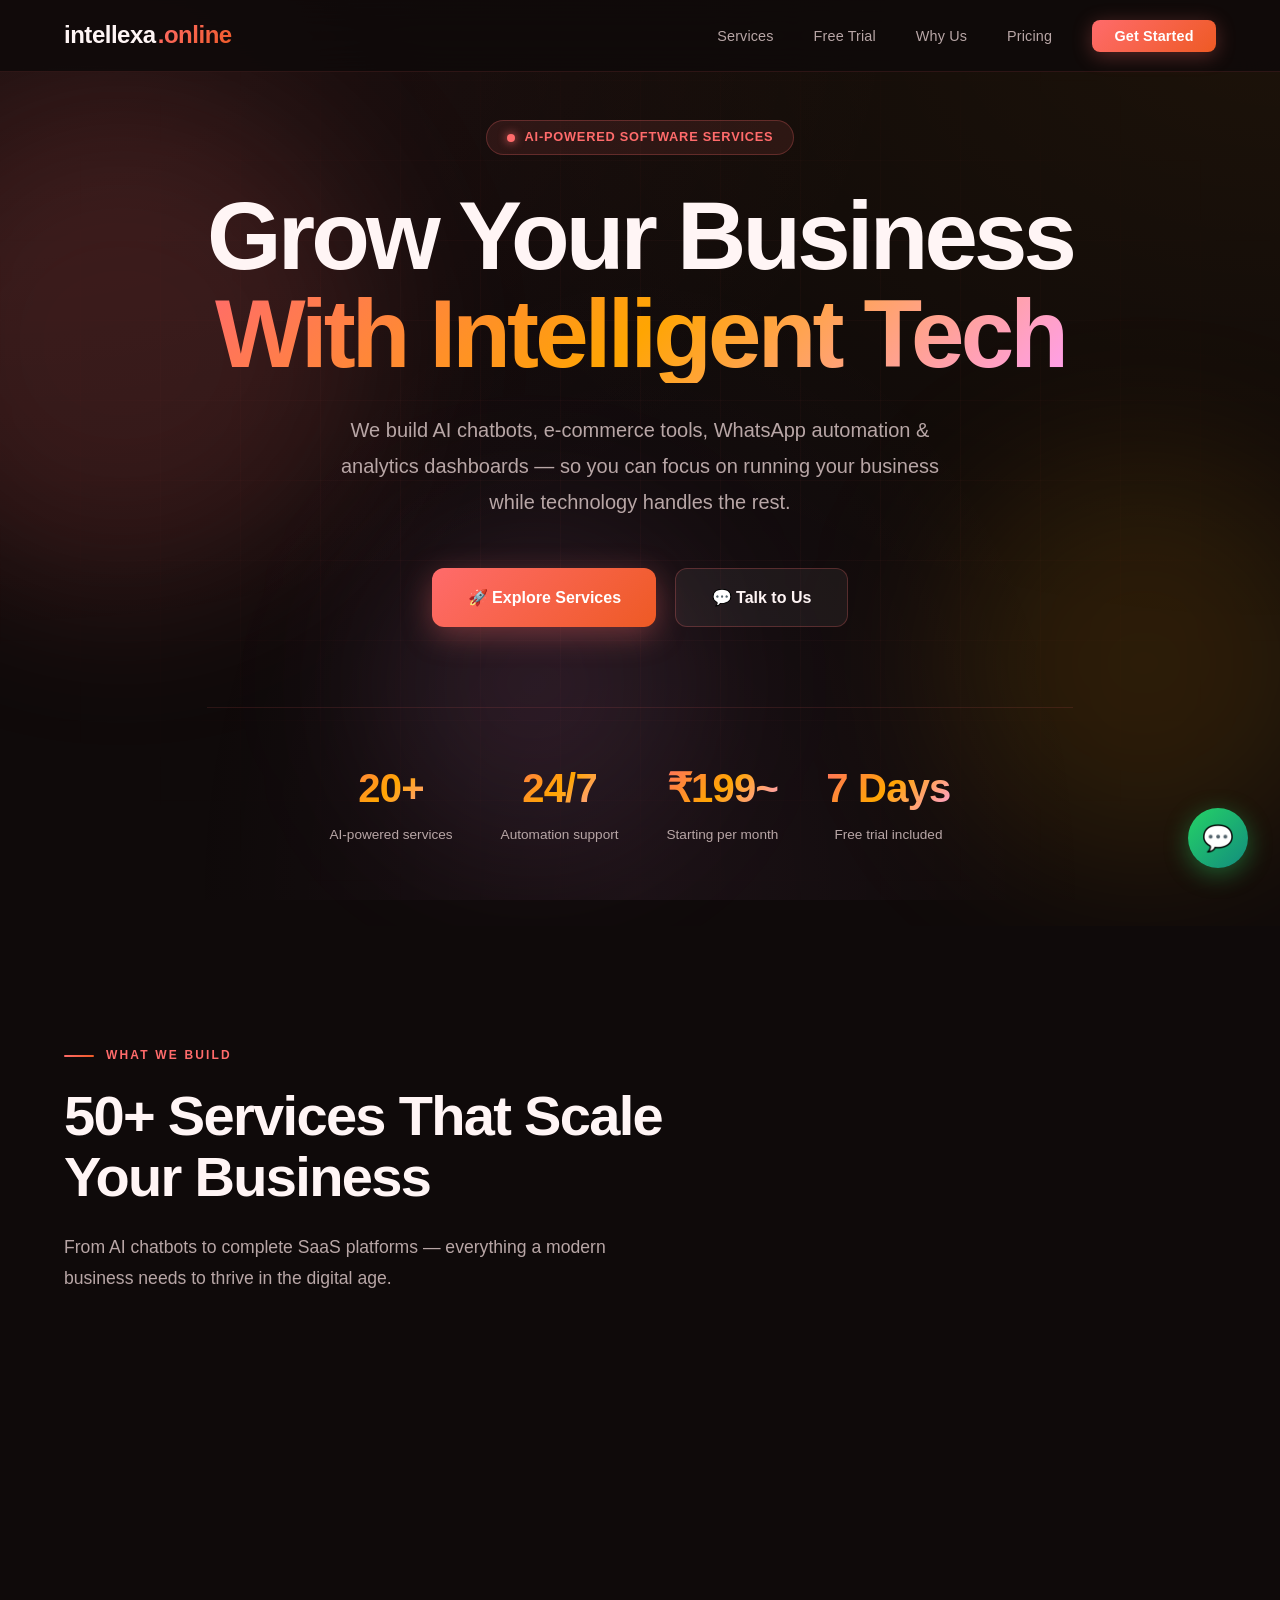
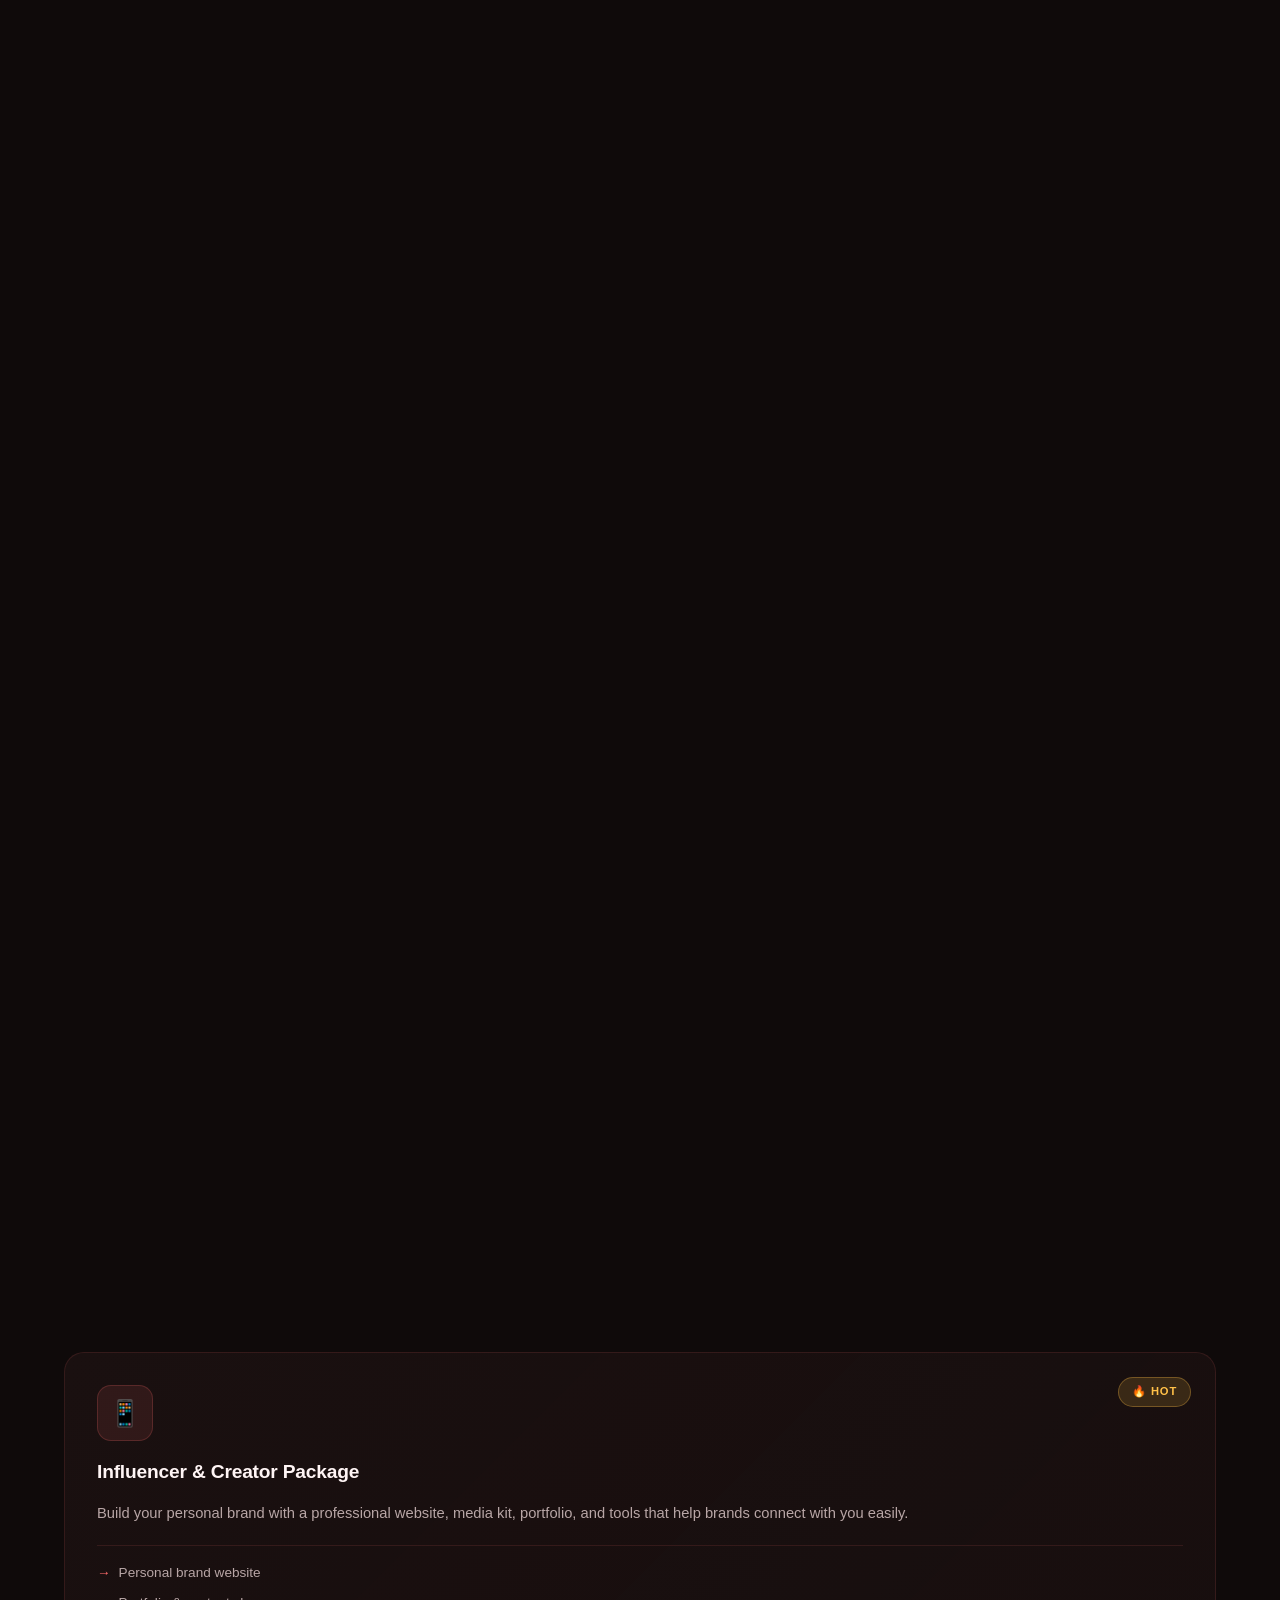
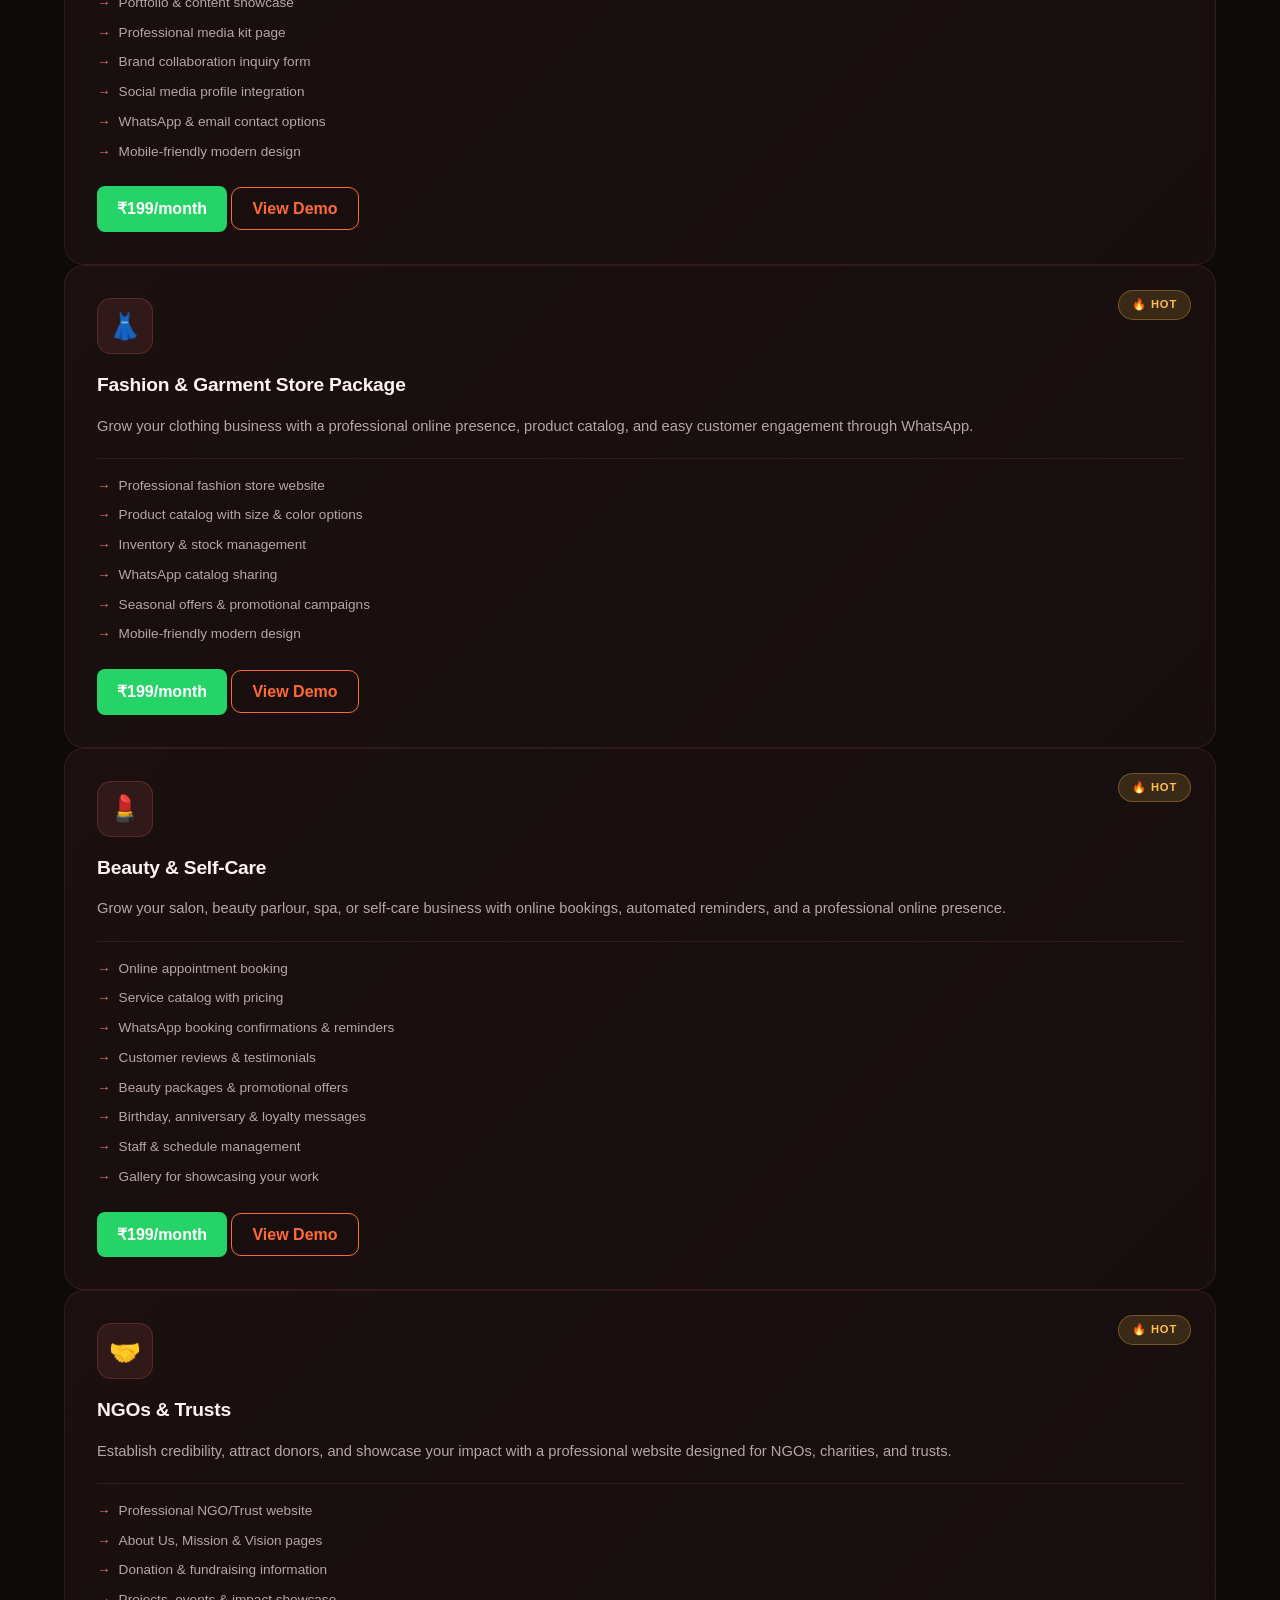
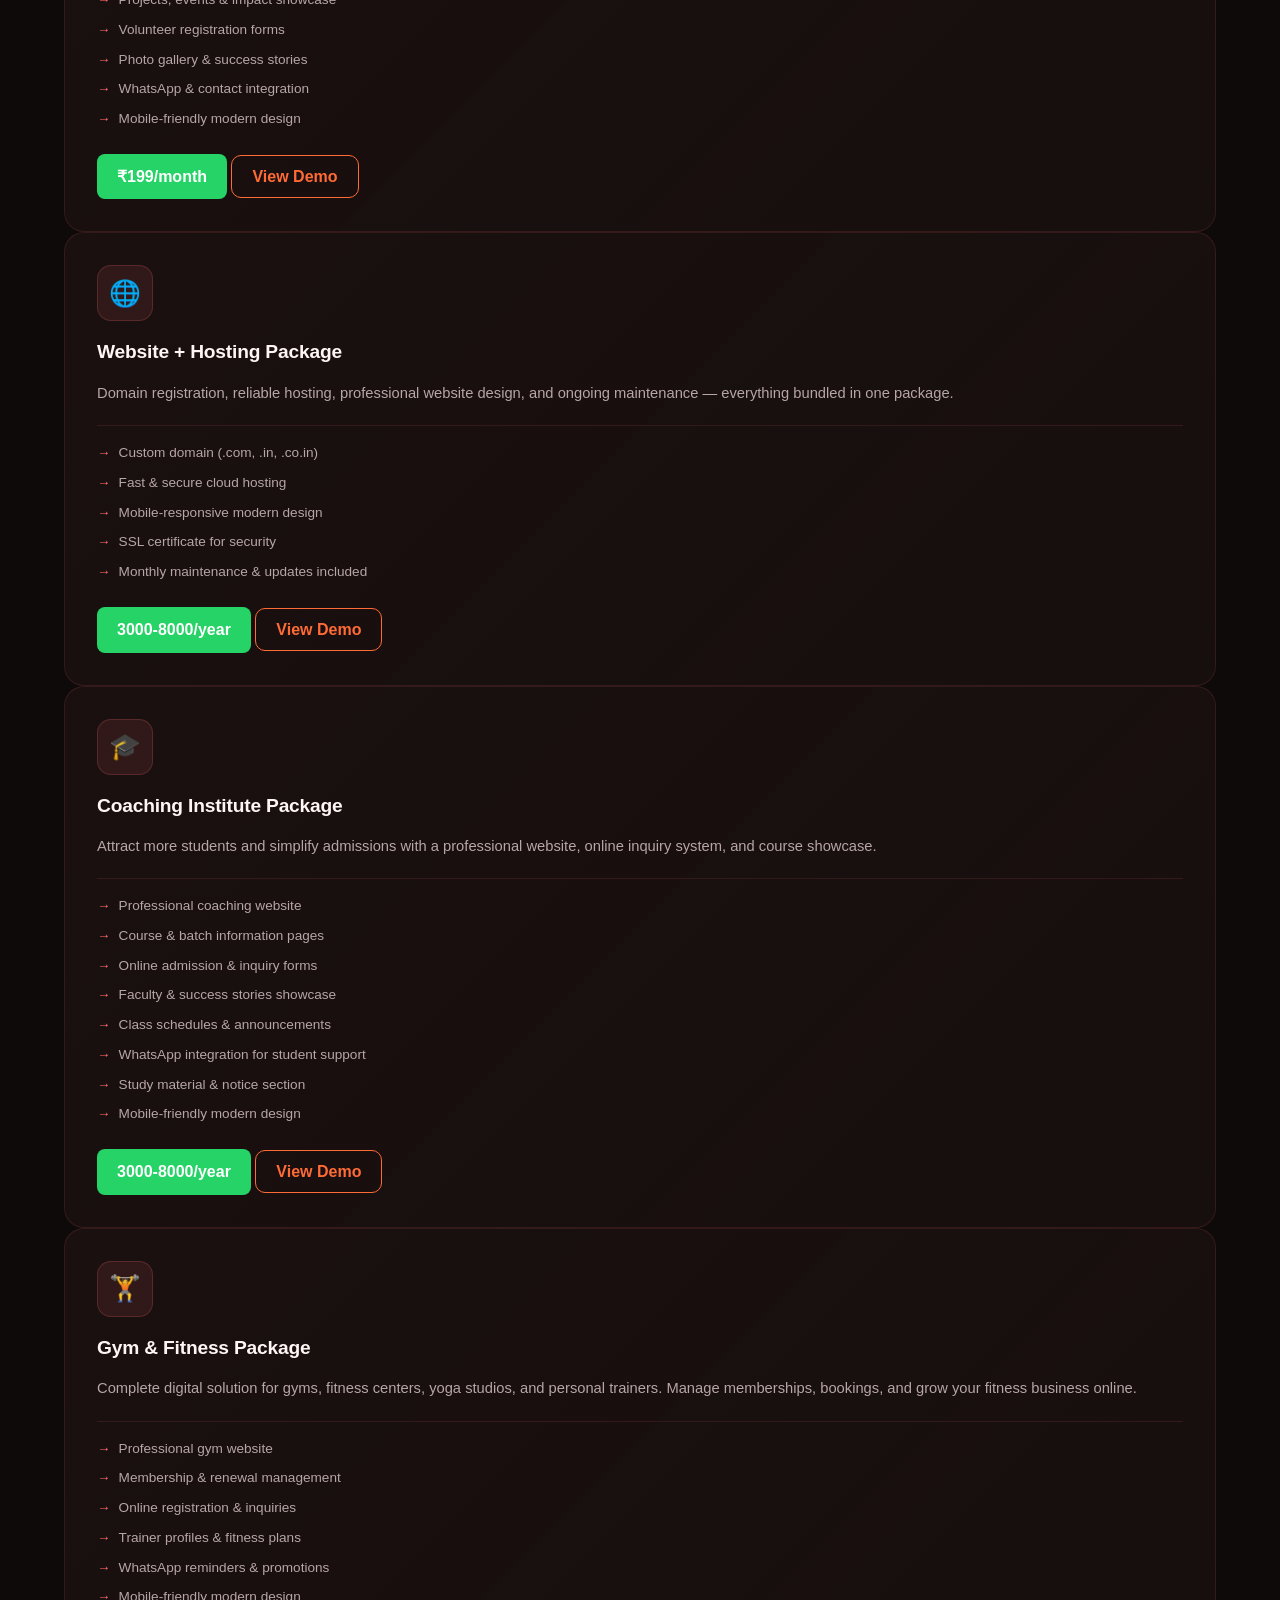
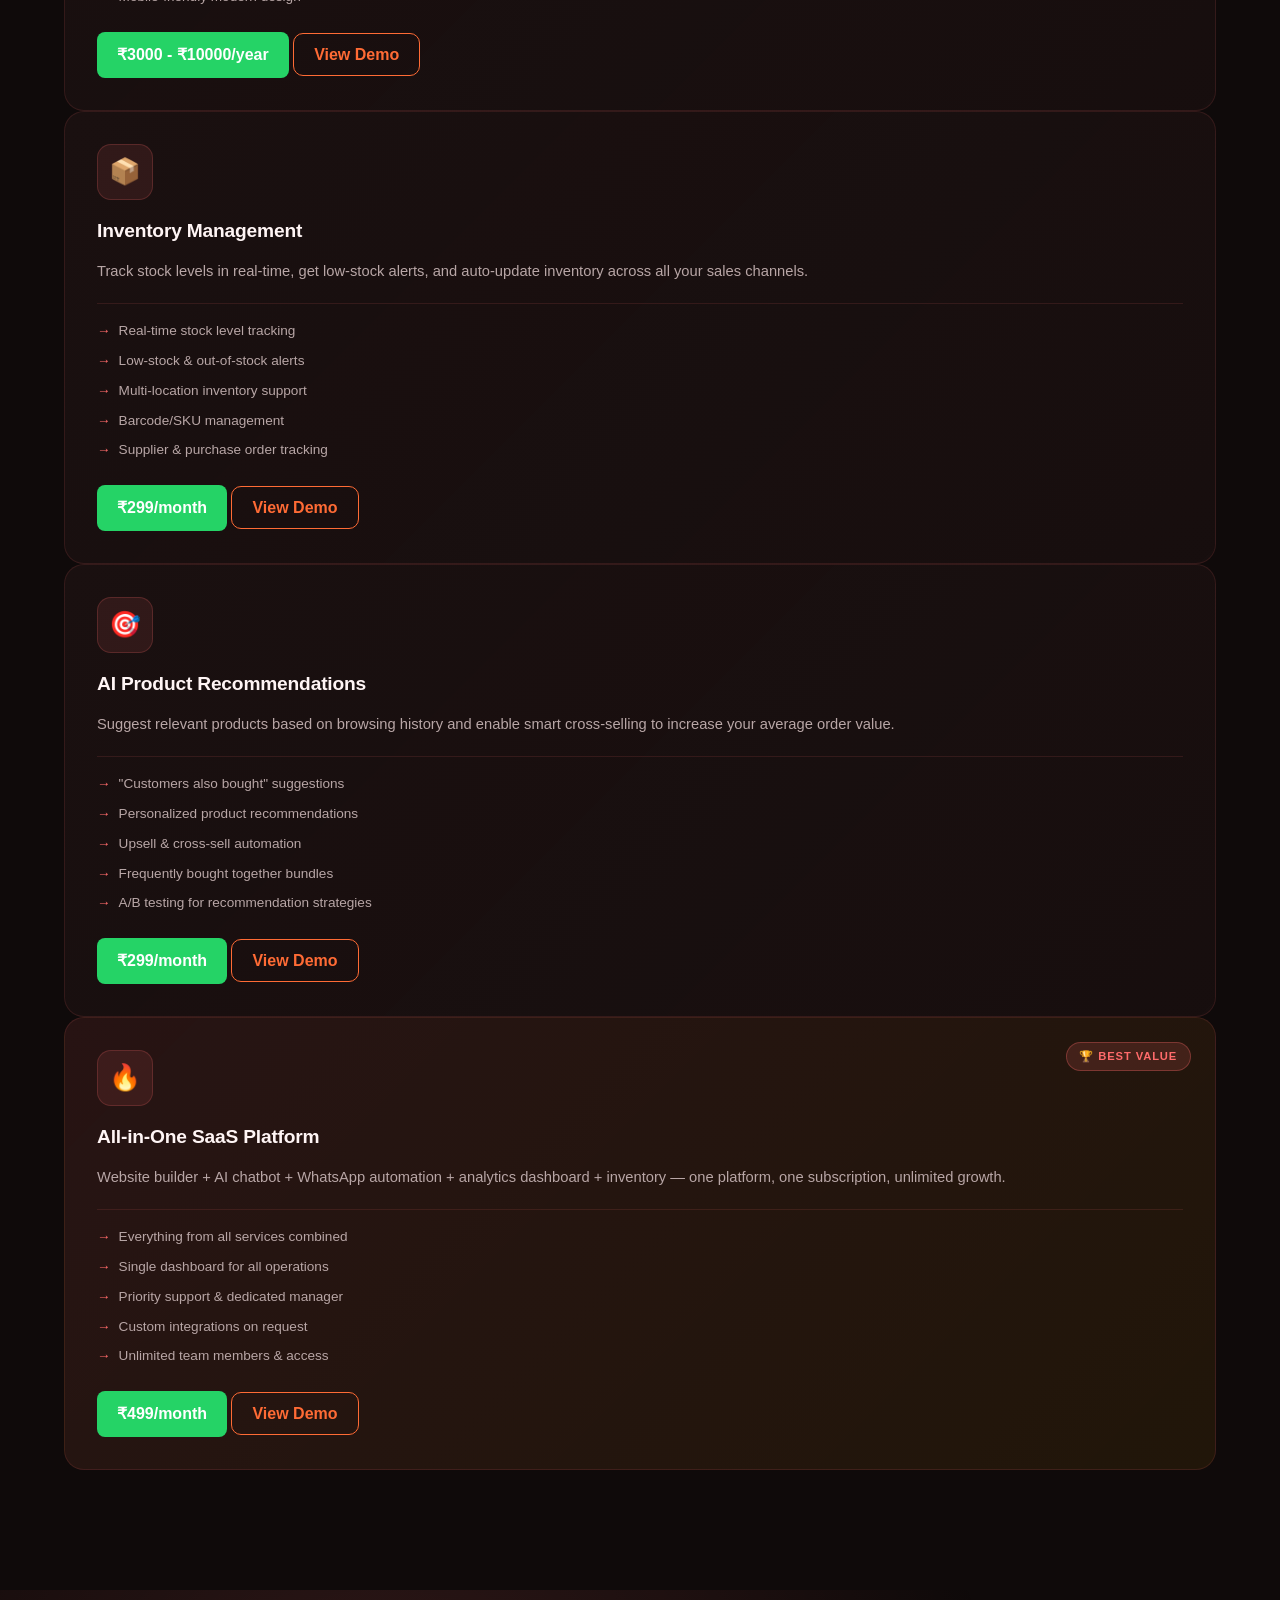
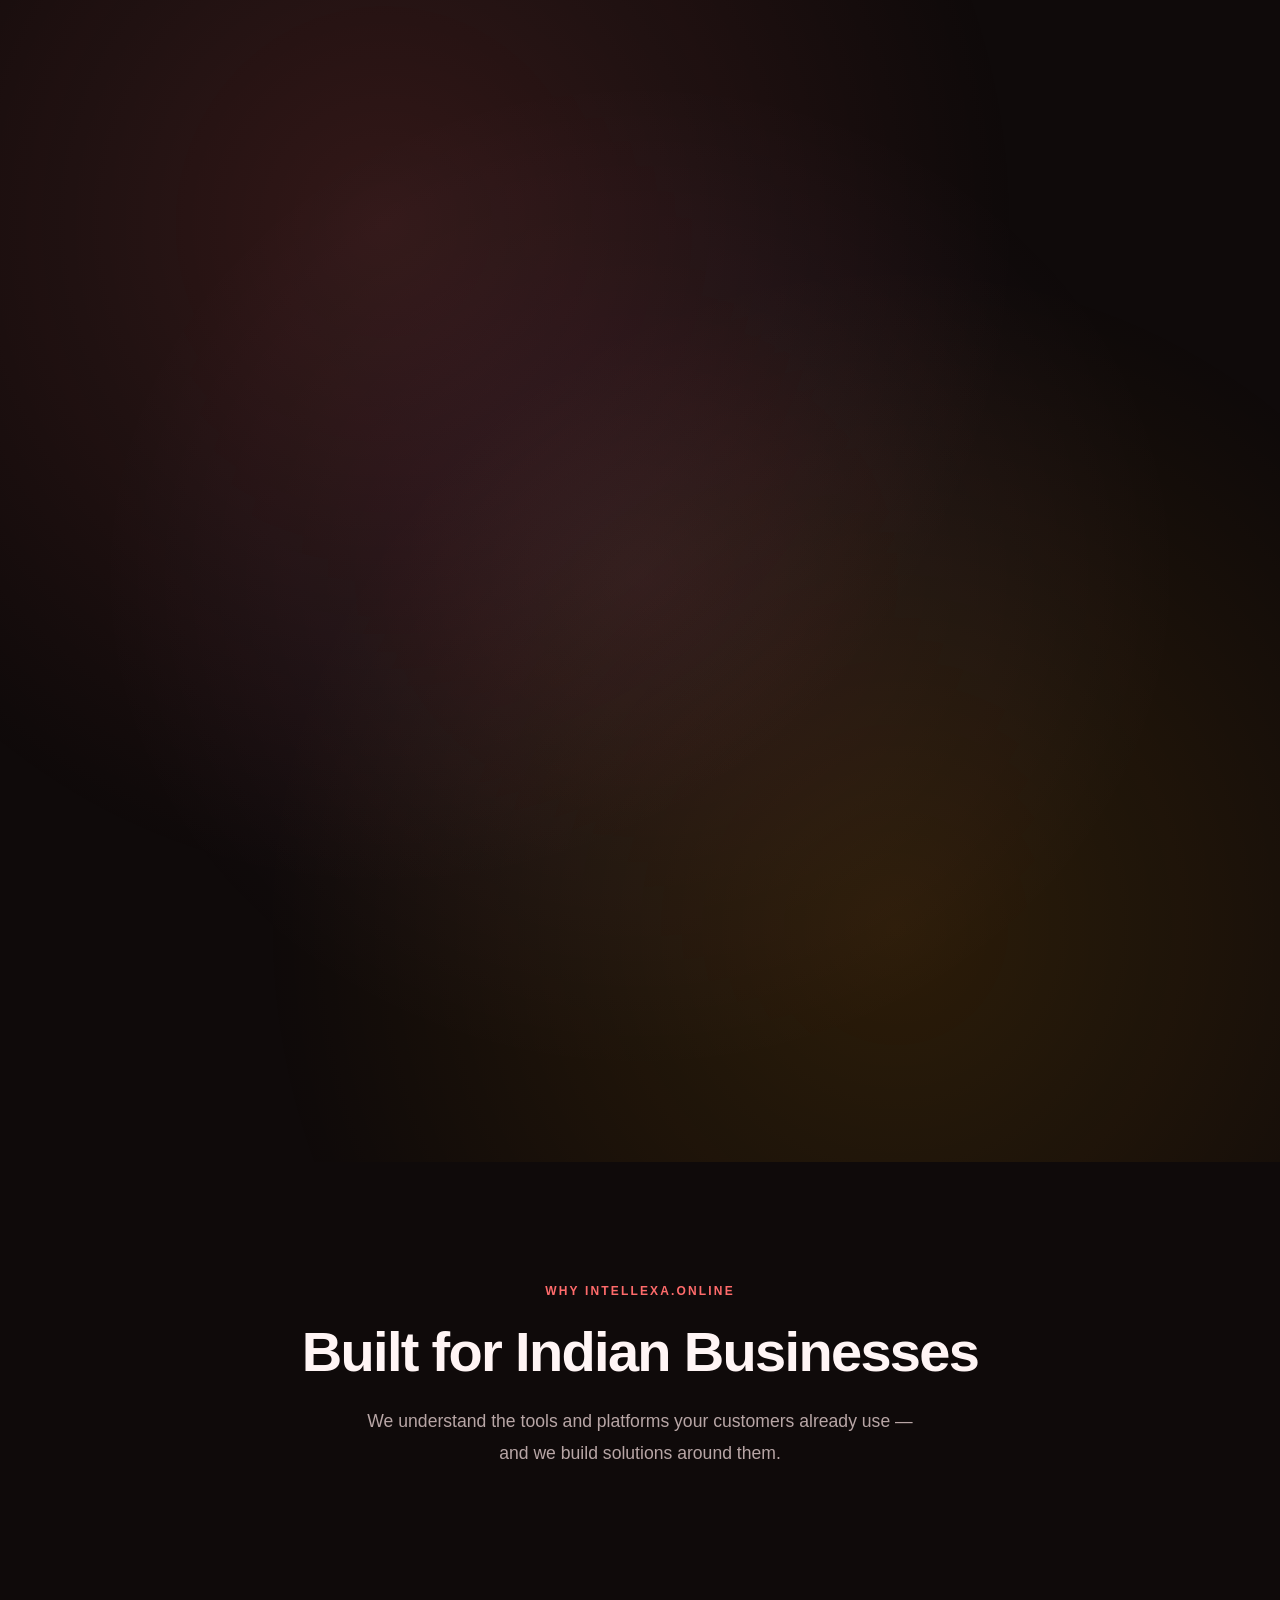
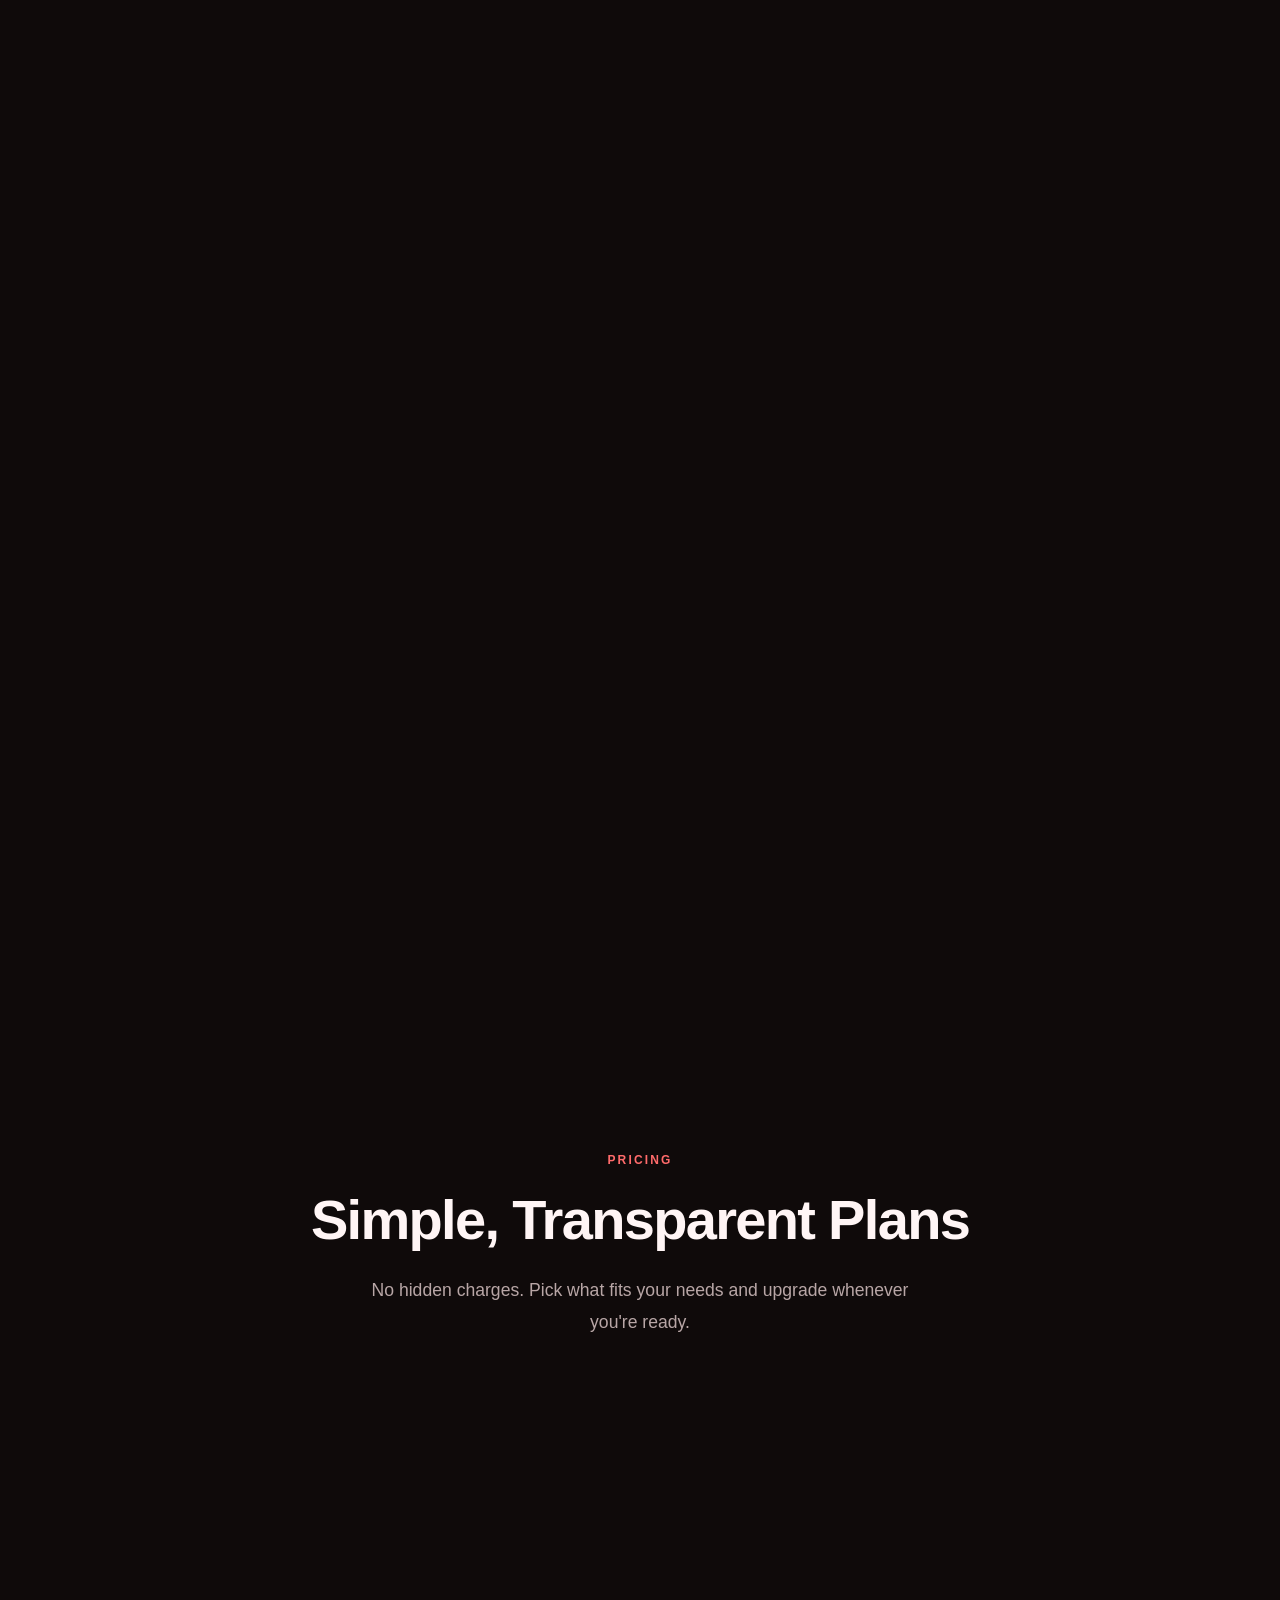
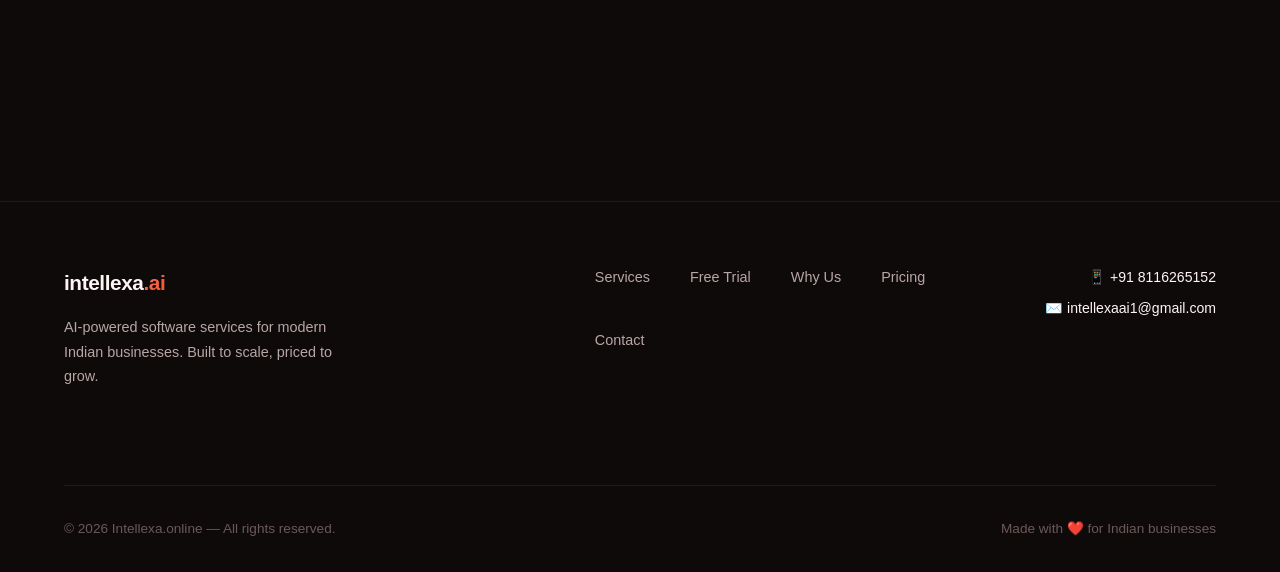
==== commit 545bf6ca: "push" ====
--- a/index.html
+++ b/index.html
@@ -43,7 +43,7 @@
             </div>
             <div class="hero-stats">
                 <div class="stat-item">
-                    <div class="stat-num">50+</div>
+                    <div class="stat-num">20+</div>
                     <div class="stat-label">AI-powered services</div>
                 </div>
                 <div class="stat-item">
@@ -553,7 +553,7 @@
     <!-- WHY US -->
     <section class="section" id="why">
         <div class="section-header centered">
-            <div class="section-label">Why Intellexa.ai</div>
+            <div class="section-label">Why Intellexa.online</div>
             <h2 class="section-title">Built for Indian Businesses</h2>
             <p class="section-sub">We understand the tools and platforms your customers already use — and we build solutions around them.</p>
         </div>
@@ -766,7 +766,7 @@
             <p>✉️ <a href="mailto:intellexaai1@gmail.com">intellexaai1@gmail.com</a></p>
         </div>
         <div class="footer-bottom">
-            <p>© 2025 Intellexa.ai — All rights reserved.</p>
+            <p>© 2026 Intellexa.online — All rights reserved.</p>
             <p>Made with ❤️ for Indian businesses</p>
         </div>
     </footer>
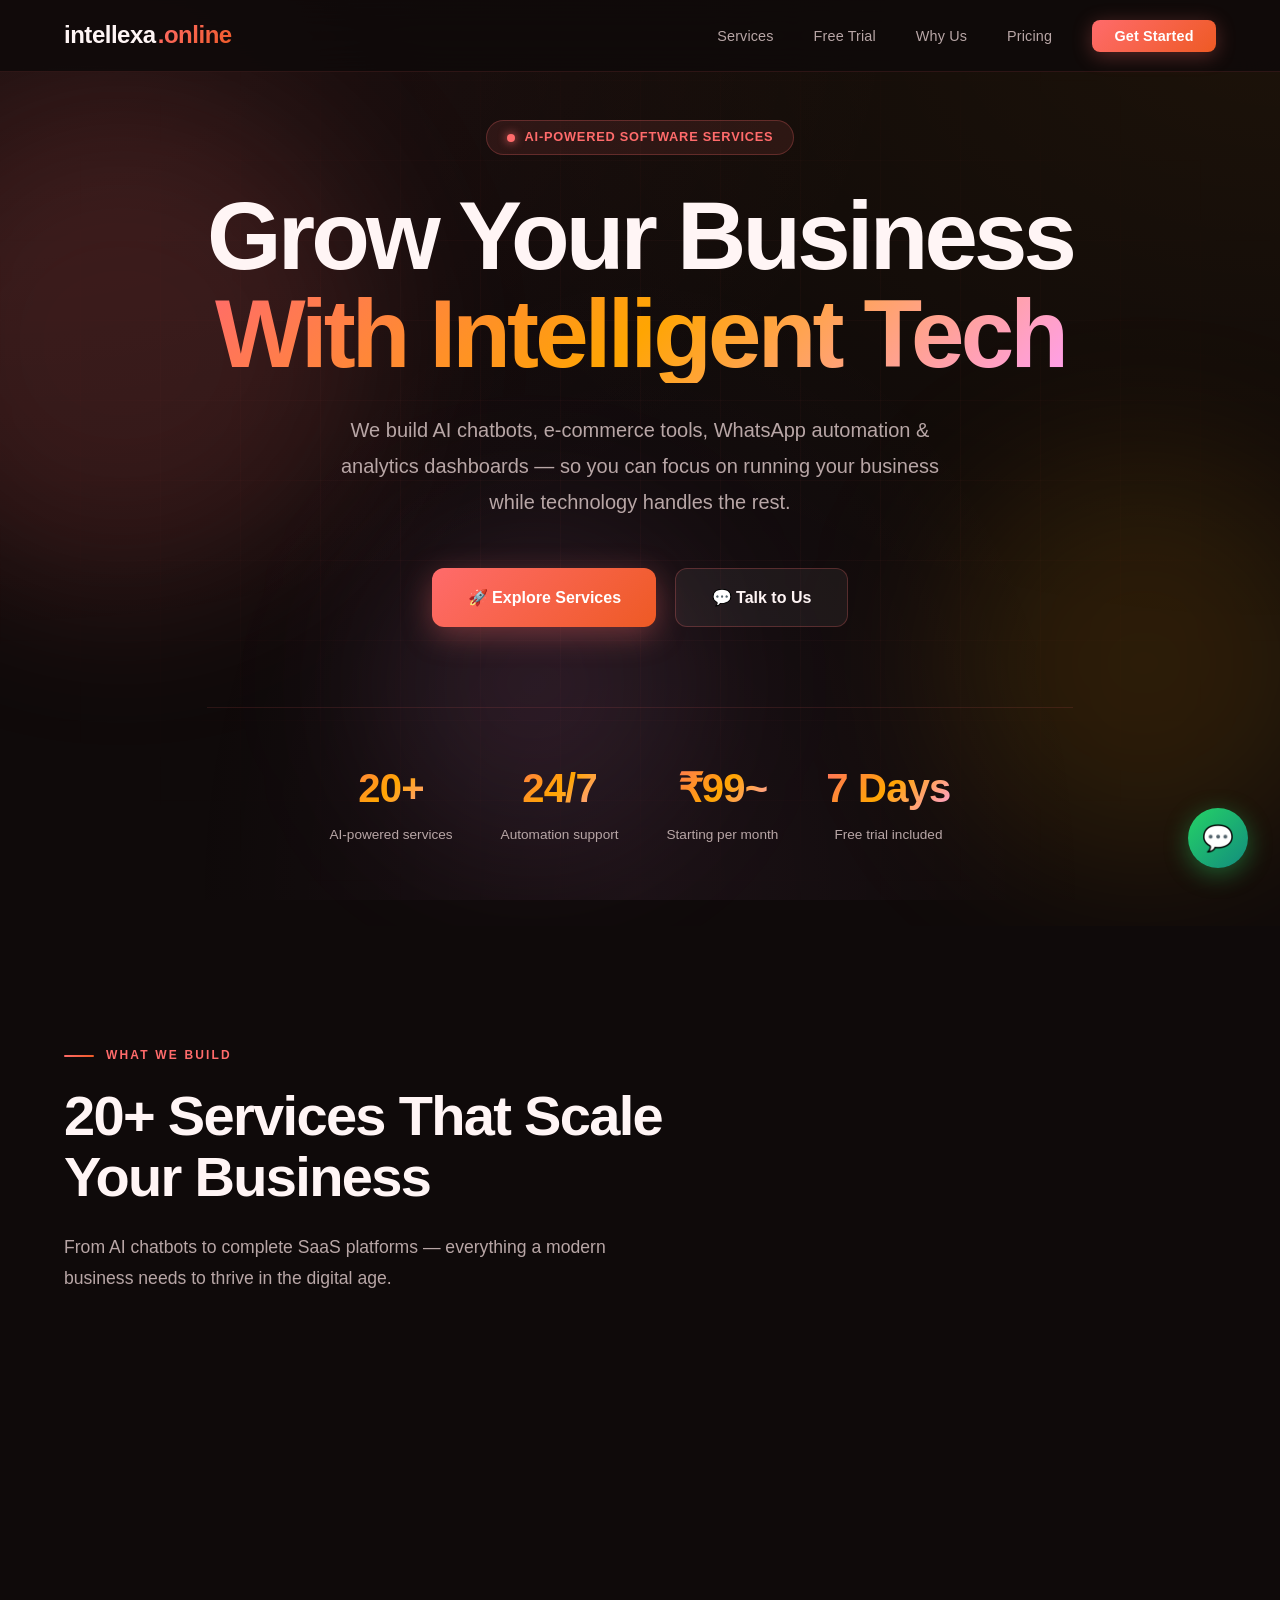
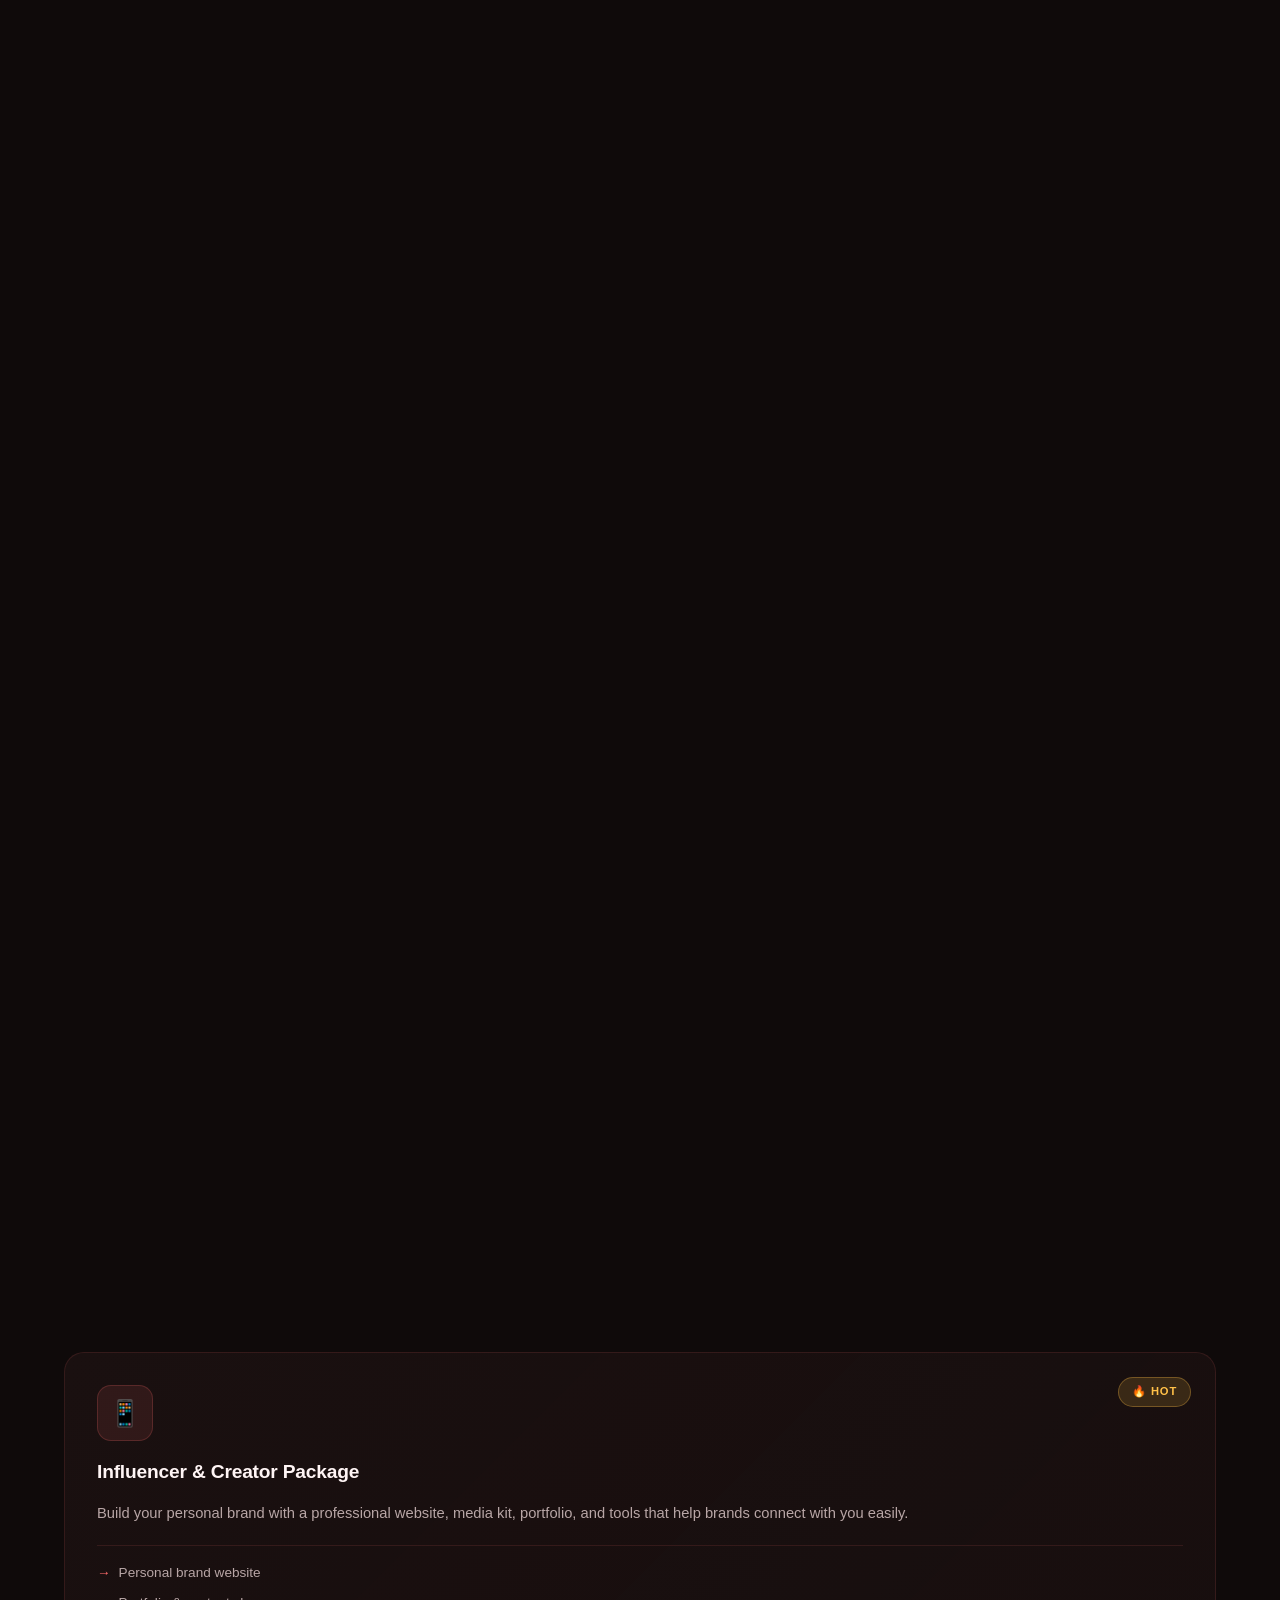
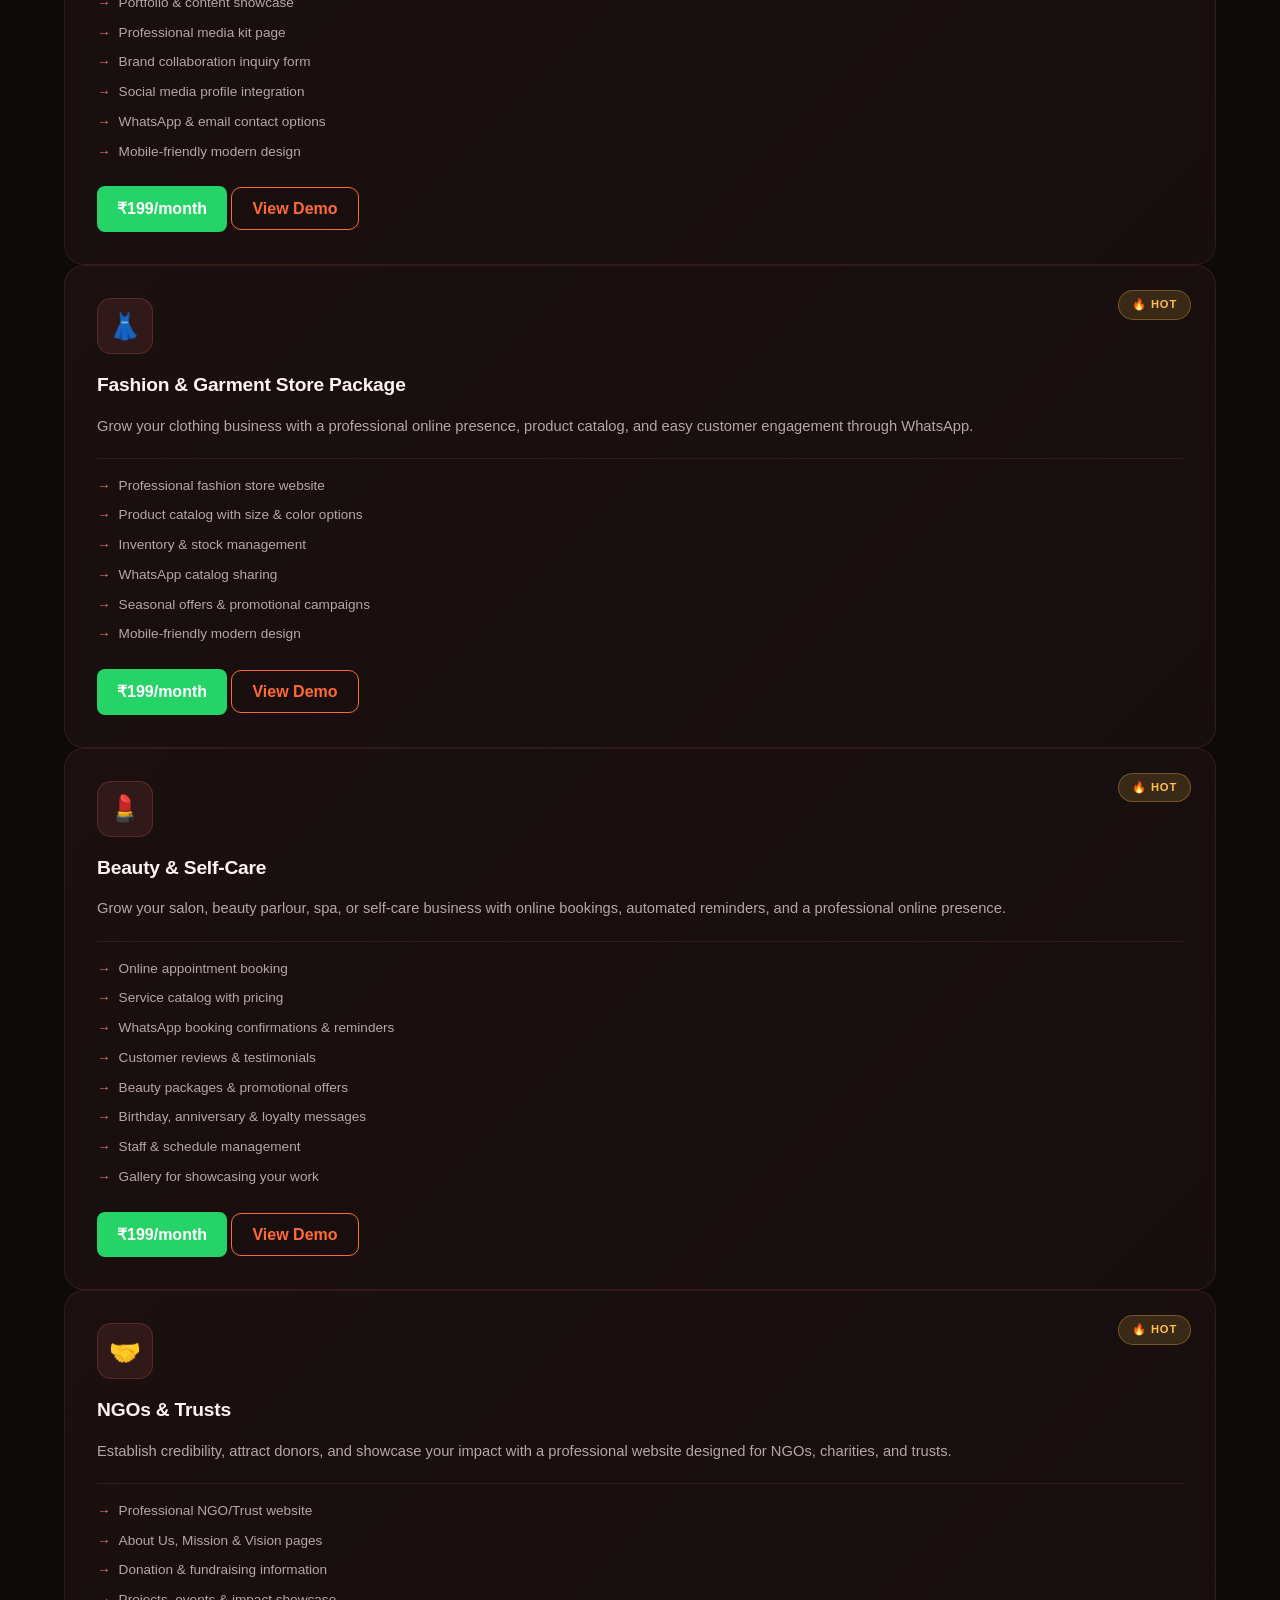
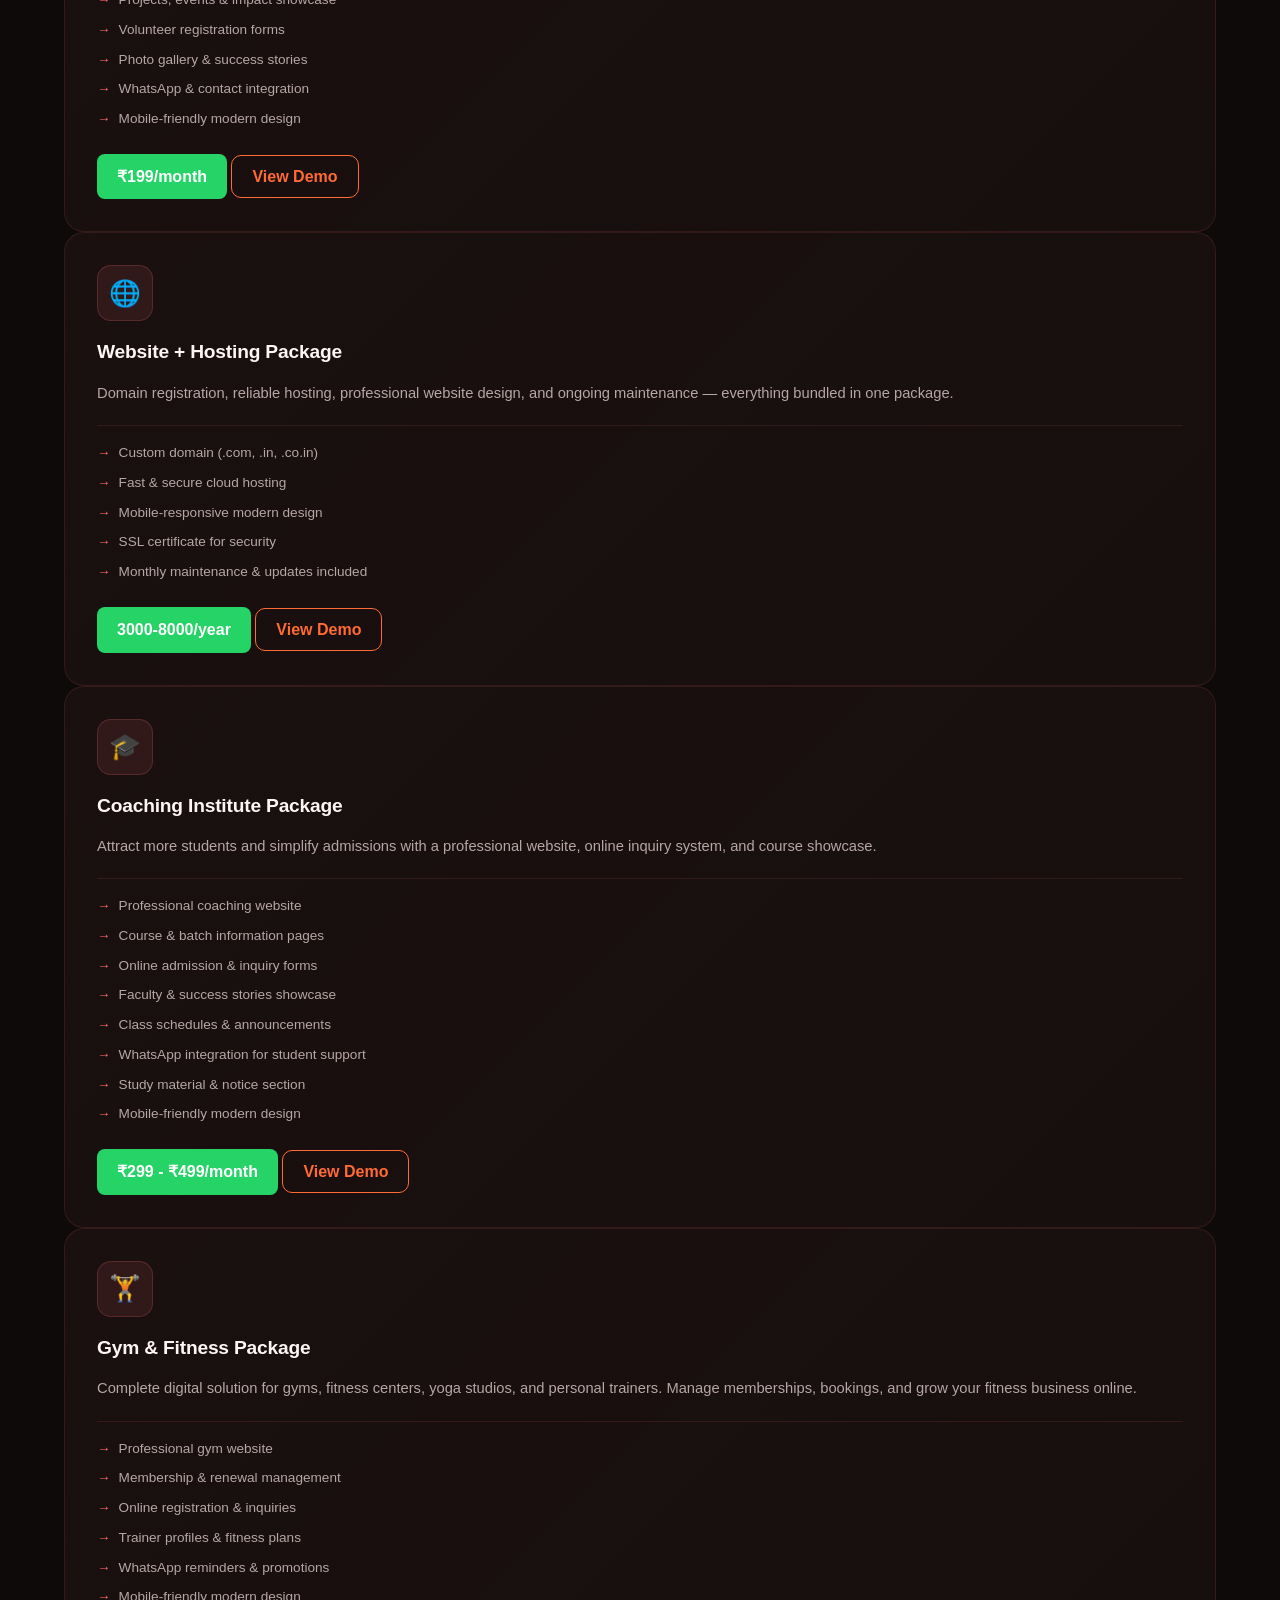
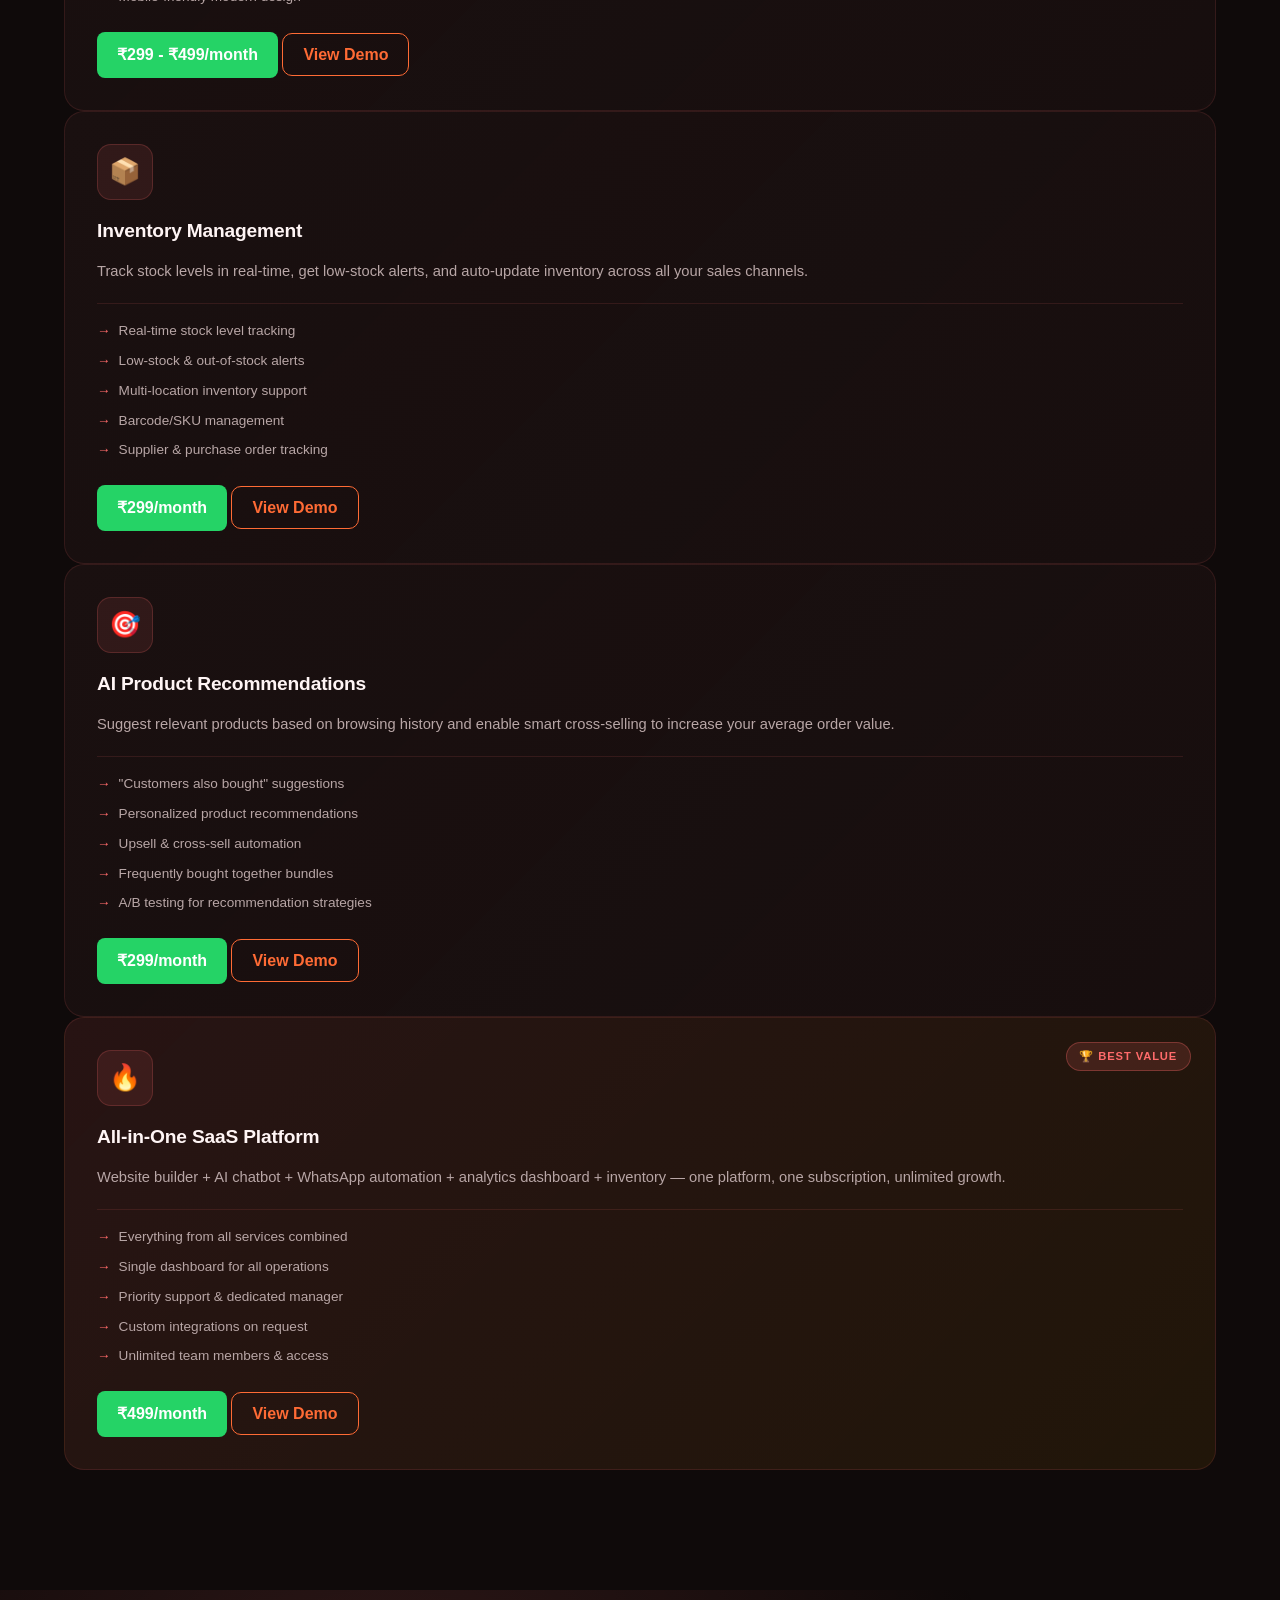
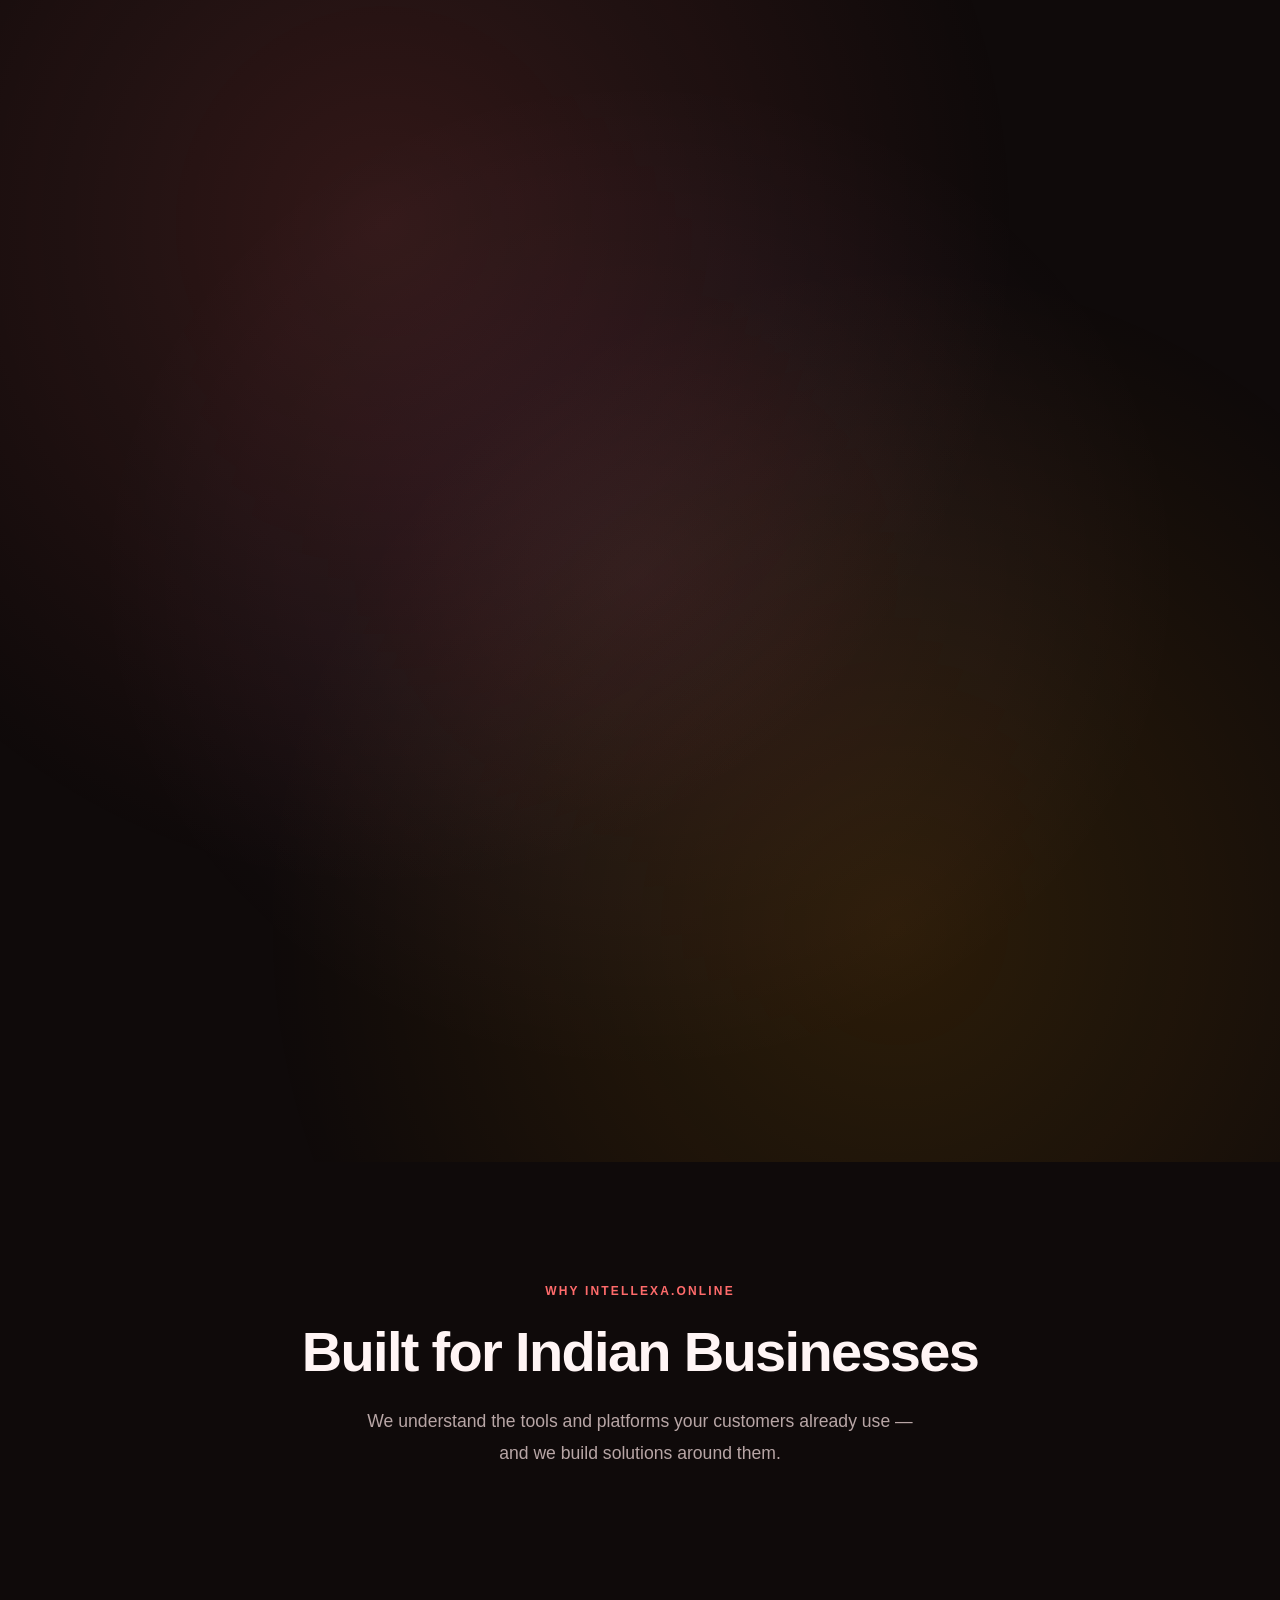
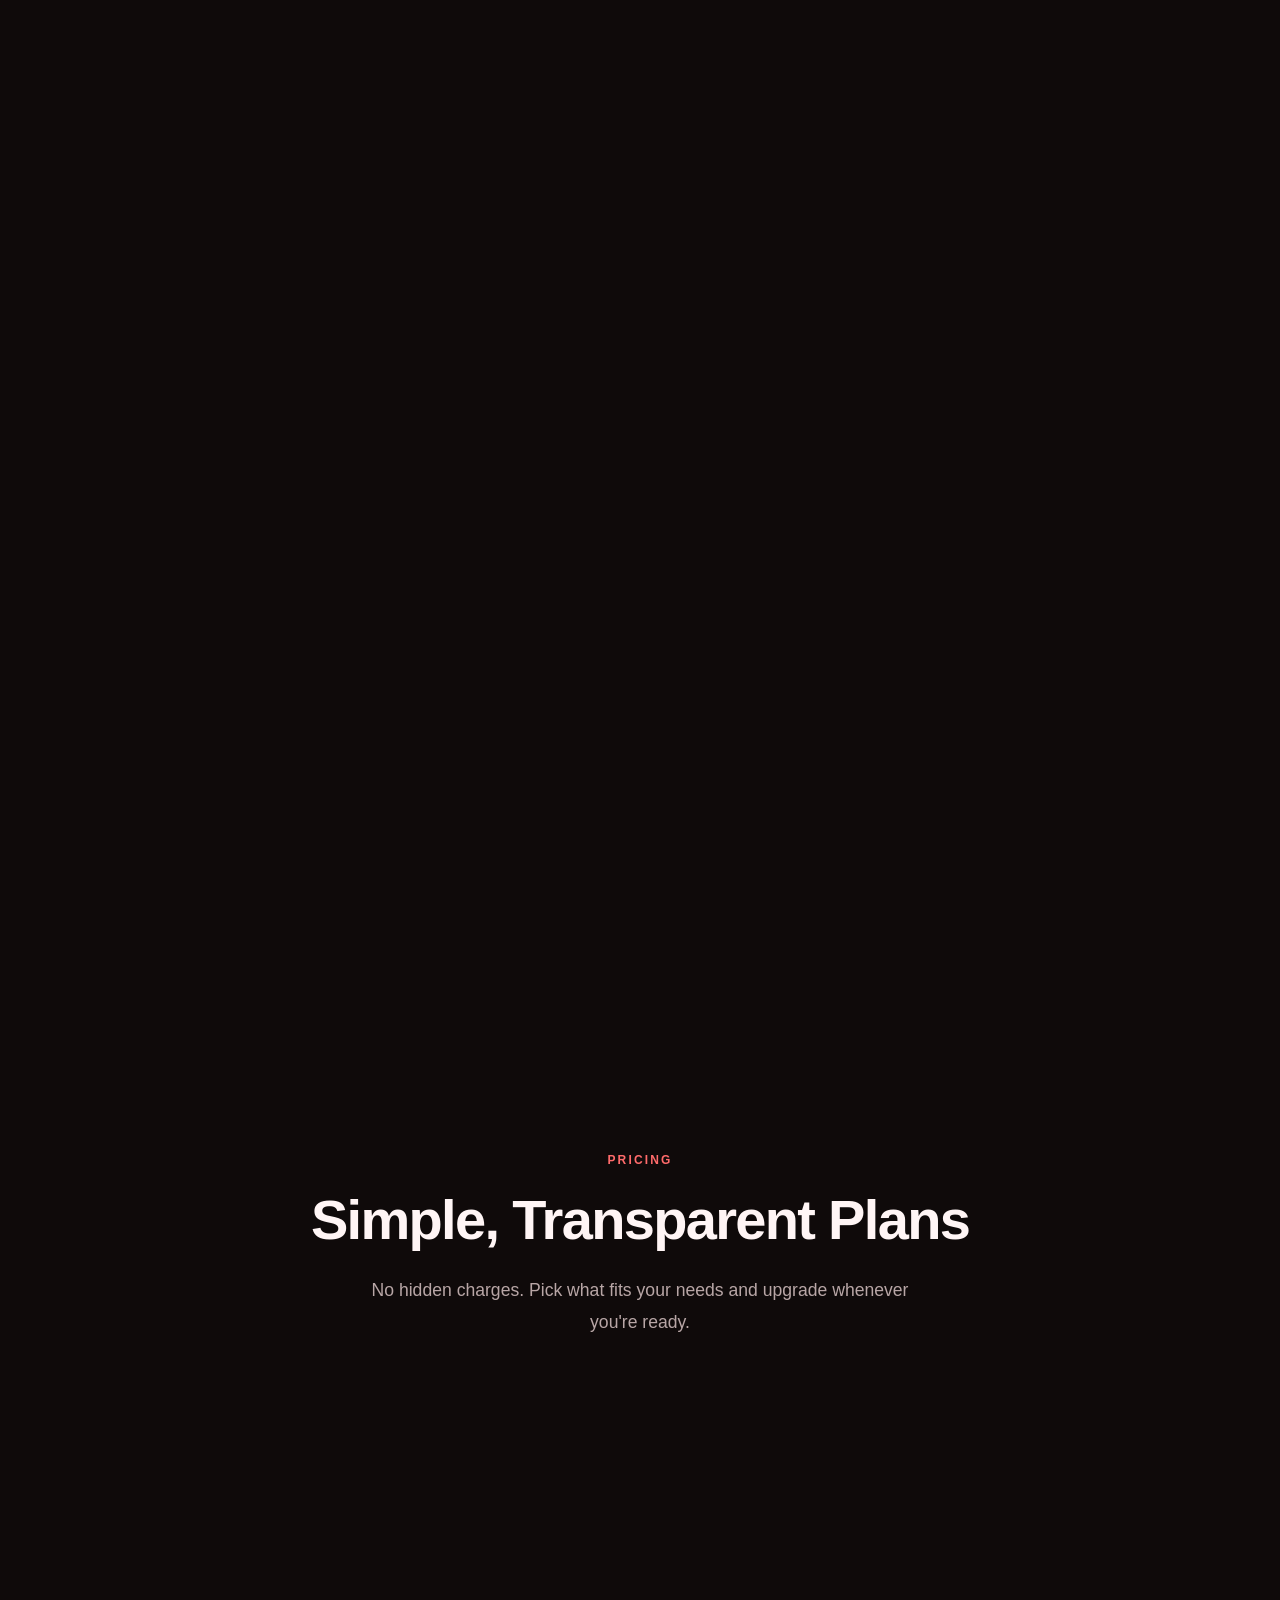
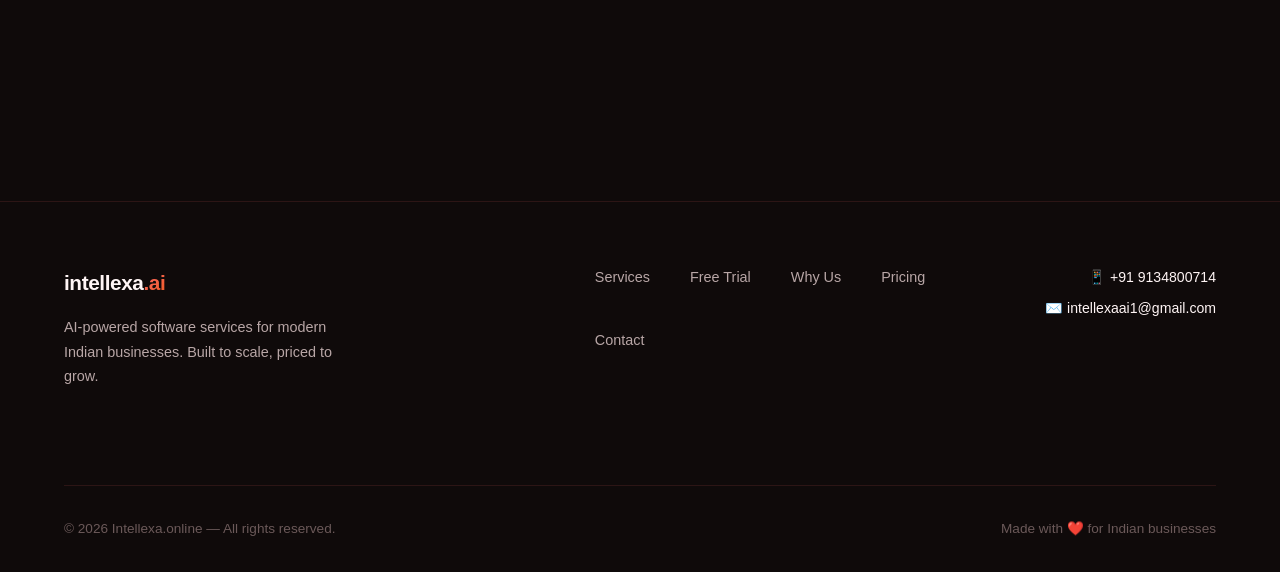
==== commit a5373686: "update" ====
--- a/index.html
+++ b/index.html
@@ -51,7 +51,7 @@
                     <div class="stat-label">Automation support</div>
                 </div>
                 <div class="stat-item">
-                    <div class="stat-num">₹199~</div>
+                    <div class="stat-num">₹99~</div>
                     <div class="stat-label">Starting per month</div>
                 </div>
                 <div class="stat-item">
@@ -66,7 +66,7 @@
     <section class="section" id="services">
         <div class="section-header">
             <div class="section-label">What We Build</div>
-            <h2 class="section-title">50+ Services That Scale<br>Your Business</h2>
+            <h2 class="section-title">20+ Services That Scale<br>Your Business</h2>
             <p class="section-sub">From AI chatbots to complete SaaS platforms — everything a modern business needs to thrive in the digital age.</p>
         </div>
         <div class="services-grid reveal">
@@ -85,7 +85,7 @@
                     <li>Real-time analytics & conversation logs</li>
                     <li>Multi-platform integration (Web, WhatsApp, FB)</li>
                 </ul>
-                <a href="https://wa.me/918116265152?text=Hi%20Intellexa!%20I%20am%20interested%20in%20your%20AI%20Customer Support%20Bot.%20Please%20share%20more%20details." target="_blank" class="service-price-btn">
+                <a href="https://wa.me/919134800714?text=Hi%20Intellexa!%20I%20am%20interested%20in%20your%20AI%20Customer Support%20Bot.%20Please%20share%20more%20details." target="_blank" class="service-price-btn">
    ₹99-199/month
 </a>
                 <a href="https://gleaming-custard-ba39b6.netlify.app/" class="demo-btn" target="_blank">
@@ -106,7 +106,7 @@
                     <li>Inventory sync with automatic stock updates</li>
                     <li>SEO-optimized pages for Google visibility</li>
                 </ul>
-                <a href="https://wa.me/918116265152?text=Hi%20Intellexa!%20I%20am%20interested%20in%20your%20mini%20E-commerce%20Builder.%20Please%20share%20more%20details." target="_blank" class="service-price-btn">
+                <a href="https://wa.me/919134800714?text=Hi%20Intellexa!%20I%20am%20interested%20in%20your%20mini%20E-commerce%20Builder.%20Please%20share%20more%20details." target="_blank" class="service-price-btn">
    ₹499/month
 </a>
                 <a href="https://wondrous-mooncake-85fd2b.netlify.app/" class="demo-btn" target="_blank">
@@ -127,7 +127,7 @@
                     <li>Excel/CSV export for accounting</li>
                     <li>Multi-staff access with role permissions</li>
                 </ul>
-                <a href="https://wa.me/918116265152?text=Hi%20Intellexa!%20I%20am%20interested%20in%20your%20Order%20Management%20Dashboard.%20Please%20share%20more%20details." target="_blank" class="service-price-btn">
+                <a href="https://wa.me/919134800714?text=Hi%20Intellexa!%20I%20am%20interested%20in%20your%20Order%20Management%20Dashboard.%20Please%20share%20more%20details." target="_blank" class="service-price-btn">
    ₹299/month
 </a>
                 <a href="https://gilded-cuchufli-5d7545.netlify.app/" class="demo-btn" target="_blank">
@@ -149,7 +149,7 @@
                     <li>Abandoned cart recovery messages</li>
                     <li>Birthday & anniversary wishes automation</li>
                 </ul>
-                <a href="https://wa.me/918116265152?text=Hi%20Intellexa!%20I%20am%20interested%20in%20your%20Whatsapp%20Automation.%20Please%20share%20more%20details." target="_blank" class="service-price-btn">
+                <a href="https://wa.me/919134800714?text=Hi%20Intellexa!%20I%20am%20interested%20in%20your%20Whatsapp%20Automation.%20Please%20share%20more%20details." target="_blank" class="service-price-btn">
    ₹299/month
 </a>
                 <a href="https://quiet-brioche-9a3b29.netlify.app/" class="demo-btn" target="_blank">
@@ -170,7 +170,7 @@
                     <li>Revenue forecasting with AI predictions</li>
                     <li>Customizable reports & PDF exports</li>
                 </ul>
-                <a href="https://wa.me/918116265152?text=Hi%20Intellexa!%20I%20am%20interested%20in%20your%20Sales%20Analytics%20Dashboard.%20Please%20share%20more%20details." target="_blank" class="service-price-btn">
+                <a href="https://wa.me/919134800714?text=Hi%20Intellexa!%20I%20am%20interested%20in%20your%20Sales%20Analytics%20Dashboard.%20Please%20share%20more%20details." target="_blank" class="service-price-btn">
    ₹199/month
 </a>
                 <a href="https://rococo-madeleine-911667.netlify.app/" class="demo-btn" target="_blank">
@@ -192,7 +192,7 @@
                     <li>Email marketing content generation</li>
                     <li>Brand voice training & consistency</li>
                 </ul>
-                <a href="https://wa.me/918116265152?text=Hi%20Intellexa!%20I%20am%20interested%20in%20your%20AI%20Content%20Generator.%20Please%20share%20more%20details." target="_blank" class="service-price-btn">
+                <a href="https://wa.me/919134800714?text=Hi%20Intellexa!%20I%20am%20interested%20in%20your%20AI%20Content%20Generator.%20Please%20share%20more%20details." target="_blank" class="service-price-btn">
    ₹199/month
 </a> <a href="https://loquacious-cheesecake-122151.netlify.app/" class="demo-btn" target="_blank">
         View Demo
@@ -215,7 +215,7 @@
                 </ul>
 
 
-                <a href="https://wa.me/918116265152?text=Hi%20Intellexa!%20I%20am%20interested%20in%20your%20Online%20apponitment%20booking 24/7.%20Please%20share%20more%20details." target="_blank" class="service-price-btn">
+                <a href="https://wa.me/919134800714?text=Hi%20Intellexa!%20I%20am%20interested%20in%20your%20Online%20apponitment%20booking 24/7.%20Please%20share%20more%20details." target="_blank" class="service-price-btn">
    ₹199/month
 </a>
                 <a href="https://adorable-dasik-b47b6b.netlify.app/" class="demo-btn" target="_blank">
@@ -236,7 +236,7 @@
 
                     <li>WhatsApp order enquiries</li>
                 </ul>
-                <a href="https://wa.me/918116265152?text=Hi%20Intellexa!%20I%20run%20a%20Restaurants%20business%20and%20want%20to%20know%20more" target="_blank" class="service-price-btn">
+                <a href="https://wa.me/919134800714?text=Hi%20Intellexa!%20I%20run%20a%20Restaurants%20business%20and%20want%20to%20know%20more" target="_blank" class="service-price-btn">
    ₹199/month
 </a> <a href="https://gorgeous-fox-69d888.netlify.app/" class="demo-btn" target="_blank">
         View Demo
@@ -259,7 +259,7 @@
                 <li>WhatsApp & email contact options</li>
                 <li>Mobile-friendly modern design</li>
             </ul>
-            <a href="https://wa.me/918116265152?text=Hi%20Intellexa!%20I%20am%20interested%20in%20the%20Influencer%20%26%20Creator%20Package." target="_blank" class="service-price-btn">
+            <a href="https://wa.me/919134800714?text=Hi%20Intellexa!%20I%20am%20interested%20in%20the%20Influencer%20%26%20Creator%20Package." target="_blank" class="service-price-btn">
    ₹199/month
 </a> <a href="https://prismatic-sunburst-271455.netlify.app/" class="demo-btn" target="_blank">
         View Demo
@@ -281,7 +281,7 @@
                 <li>Seasonal offers & promotional campaigns</li>
                 <li>Mobile-friendly modern design</li>
             </ul>
-            <a href="https://wa.me/918116265152?text=Hi%20Intellexa!%20I%20am%20interested%20in%20the%20Fashion%20%26%20Garment%20Store%20Package." target="_blank" class="service-price-btn">
+            <a href="https://wa.me/919134800714?text=Hi%20Intellexa!%20I%20am%20interested%20in%20the%20Fashion%20%26%20Garment%20Store%20Package." target="_blank" class="service-price-btn">
    ₹199/month
 </a> <a href="https://exquisite-crostata-6a3362.netlify.app/" class="demo-btn" target="_blank">
         View Demo
@@ -306,7 +306,7 @@
                 <li>Staff & schedule management</li>
                 <li>Gallery for showcasing your work</li>
             </ul>
-            <a href="https://wa.me/918116265152?text=Hi%20Intellexa!%20I%20run%20a%20Salons%20business%20and%20want%20to%20know%20more" target="_blank" class="service-price-btn">
+            <a href="https://wa.me/919134800714?text=Hi%20Intellexa!%20I%20run%20a%20Salons%20business%20and%20want%20to%20know%20more" target="_blank" class="service-price-btn">
    ₹199/month
 </a>
             <a href="https://magnificent-pasca-f96aa5.netlify.app/" class="demo-btn" target="_blank">
@@ -331,7 +331,7 @@
                 <li>WhatsApp & contact integration</li>
                 <li>Mobile-friendly modern design</li>
             </ul>
-            <a href="https://wa.me/918116265152?text=Hi%20Intellexa!%20I%20am%20interested%20in%20the%20NGO%20%26%20Trust%20Package." target="_blank" class="service-price-btn">
+            <a href="https://wa.me/919134800714?text=Hi%20Intellexa!%20I%20am%20interested%20in%20the%20NGO%20%26%20Trust%20Package." target="_blank" class="service-price-btn">
    ₹199/month
 </a> <a href="https://aquamarine-stardust-5ea1a6.netlify.app/" class="demo-btn" target="_blank">
         View Demo
@@ -351,7 +351,7 @@
                 <li>SSL certificate for security</li>
                 <li>Monthly maintenance & updates included</li>
             </ul>
-            <a href="https://wa.me/918116265152?text=Hi%20Intellexa!%20I%20am%20interested%20in%20the%20Website+Hosting%20Package." target="_blank" class="service-price-btn">
+            <a href="https://wa.me/919134800714?text=Hi%20Intellexa!%20I%20am%20interested%20in%20the%20Website+Hosting%20Package." target="_blank" class="service-price-btn">
    3000-8000/year
 </a>
             <a href="https://thriving-cactus-4197b7.netlify.app/" class="demo-btn" target="_blank">
@@ -375,8 +375,8 @@
                 <li>Study material & notice section</li>
                 <li>Mobile-friendly modern design</li>
             </ul>
-            <a href="https://wa.me/918116265152?text=Hi%20Intellexa!%20I%20am%20interested%20in%20the%20Coaching%20Institute%20Package" target="_blank" class="service-price-btn">
-   3000-8000/year
+            <a href="https://wa.me/919134800714?text=Hi%20Intellexa!%20I%20am%20interested%20in%20the%20Coaching%20Institute%20Package" target="_blank" class="service-price-btn">
+   ₹299 - ₹499/month
 </a>
             <a href="https://silver-wisp-4b5155.netlify.app/" class="demo-btn" target="_blank">
         View Demo
@@ -402,8 +402,8 @@
                 <li>Mobile-friendly modern design</li>
             </ul>
 
-            <a href="https://wa.me/918116265152?text=Hi%20Intellexa!%20I%20am%20interested%20in%20the%20Gym%20%26%20Fitness%20Package." target="_blank" class="service-price-btn">
-       ₹3000 - ₹10000/year
+            <a href="https://wa.me/919134800714?text=Hi%20Intellexa!%20I%20am%20interested%20in%20the%20Gym%20%26%20Fitness%20Package." target="_blank" class="service-price-btn">
+       ₹299 - ₹499/month
     </a>
             <a href="https://dynamic-beijinho-a1b9a2.netlify.app/html/index.html" class="demo-btn" target="_blank">
         View Demo
@@ -423,7 +423,7 @@
                 <li>Barcode/SKU management</li>
                 <li>Supplier & purchase order tracking</li>
             </ul>
-            <a href="https://wa.me/918116265152?text=Hi%20Intellexa!%20I%20am%20interested%20in%20the%20Inventory20management." target="_blank" class="service-price-btn">
+            <a href="https://wa.me/919134800714?text=Hi%20Intellexa!%20I%20am%20interested%20in%20the%20Inventory20management." target="_blank" class="service-price-btn">
    ₹299/month
 </a>
             <a href="https://beautiful-tarsier-215dfe.netlify.app/" class="demo-btn" target="_blank">
@@ -445,7 +445,7 @@
                 <li>Frequently bought together bundles</li>
                 <li>A/B testing for recommendation strategies</li>
             </ul>
-            <a href="https://wa.me/918116265152?text=Hi%20Intellexa!%20I%20am%20interested%20in%20the%20AI%20Product%20Recommendations." target="_blank" class="service-price-btn">
+            <a href="https://wa.me/919134800714?text=Hi%20Intellexa!%20I%20am%20interested%20in%20the%20AI%20Product%20Recommendations." target="_blank" class="service-price-btn">
    ₹299/month
 </a>
             <a href="https://whimsical-chebakia-aff78b.netlify.app/" class="demo-btn" target="_blank">
@@ -467,7 +467,7 @@
                 <li>Custom integrations on request</li>
                 <li>Unlimited team members & access</li>
             </ul>
-            <a href="https://wa.me/918116265152?text=Hi%20Intellexa!%20I%20am%20interested%20in%20the%20All-in-One%20SaaS%20Platform." target="_blank" class="service-price-btn">
+            <a href="https://wa.me/919134800714?text=Hi%20Intellexa!%20I%20am%20interested%20in%20the%20All-in-One%20SaaS%20Platform." target="_blank" class="service-price-btn">
    ₹499/month
 </a>
             <a href="https://thriving-cactus-4197b7.netlify.app/" class="demo-btn" target="_blank">
@@ -534,11 +534,11 @@
 
                 <div class="free-cta-box">
                     <div class="free-price-display">
-                        <div class="original">Usually ₹1,999/month</div>
+                        <div class="original">Usually ₹999/month</div>
                         <div class="current">₹0</div>
                         <div class="duration">for full 7 days — no catches</div>
                     </div>
-                    <a href="https://wa.me/918116265152?text=Hi%20Intellexa!%20I%20want%20to%20start%20my%20FREE%207-day%20trial" class="free-cta-btn" target="_blank">
+                    <a href="https://wa.me/919134800714?text=Hi%20Intellexa!%20I%20want%20to%20start%20my%20FREE%207-day%20trial" class="free-cta-btn" target="_blank">
   🚀 Start Free Trial Now
 </a>
                 </div>
@@ -642,7 +642,7 @@
                     <li><span class="check">✓</span> Email support</li>
                     <li><span class="check">✓</span> 7-day free trial</li>
                 </ul>
-                <button class="plan-btn" onclick="window.open('https://wa.me/918116265152?text=Hi%20Intellexa%21%20I%20want%20the%20free%20plan%20and%20want%20to%20know%20more.','_blank')">
+                <button class="plan-btn" onclick="window.open('https://wa.me/919134800714?text=Hi%20Intellexa%21%20I%20want%20the%20free%20plan%20and%20want%20to%20know%20more.','_blank')">
     Get started on WhatsApp
 </button>
             </div>
@@ -659,7 +659,7 @@
                     <li><span class="check">✓</span> AI Content Generator</li>
                     <li><span class="check">✓</span> Priority support</li>
                 </ul>
-                <button class="plan-btn" onclick="window.open('https://wa.me/918116265152?text=Hi%20Intellexa%21%20I%20want%20the%20299rs%20plan%20and%20want%20to%20know%20more.','_blank')">
+                <button class="plan-btn" onclick="window.open('https://wa.me/919134800714?text=Hi%20Intellexa%21%20I%20want%20the%20299rs%20plan%20and%20want%20to%20know%20more.','_blank')">
     Get started on WhatsApp
 </button>
             </div>
@@ -676,7 +676,7 @@
                     <li><span class="check">✓</span> Dedicated account manager</li>
                     <li><span class="check">✓</span> Custom integrations</li>
                 </ul>
-                <button class="plan-btn" onclick="window.open('https://wa.me/918116265152?text=Hi%20Intellexa%21%20I%20want%20the%20499rs%20plan%20and%20want%20to%20know%20more.','_blank')">
+                <button class="plan-btn" onclick="window.open('https://wa.me/919134800714?text=Hi%20Intellexa%21%20I%20want%20the%20499rs%20plan%20and%20want%20to%20know%20more.','_blank')">
     Get started on WhatsApp
 </button>
 
@@ -732,13 +732,13 @@
             <h2>Ready to Grow<br>With AI?</h2>
             <p>Start with a free 7-day trial. No contracts, no setup fees, no risk. Just results.</p>
             <div class="cta-btns">
-                <a href="https://wa.me/918116265152?text=Hi%20Intellexa!%20I%20want%20to%20know%20more%20about%20your%20services" class="btn-primary" target="_blank">💬 WhatsApp Us Now</a>
+                <a href="https://wa.me/919134800714?text=Hi%20Intellexa!%20I%20want%20to%20know%20more%20about%20your%20services" class="btn-primary" target="_blank">💬 WhatsApp Us Now</a>
                 <a href="mailto:intellexaai1@gmail.com" class="btn-secondary">✉️ Email Us</a>
             </div>
             <div class="contact-info">
                 <div class="contact-item">
                     <span>📱</span>
-                    <a href="tel:+918116265152">+91 8116265152</a>
+                    <a href="tel:+919134800714">+91 9134800714</a>
                 </div>
                 <div class="contact-item">
                     <span>✉️</span>
@@ -762,7 +762,7 @@
             <a href="#contact">Contact</a>
         </div>
         <div class="footer-contact">
-            <p>📱 <a href="tel:+918116265152">+91 8116265152</a></p>
+            <p>📱 <a href="tel:+919134800714">+91 9134800714</a></p>
             <p>✉️ <a href="mailto:intellexaai1@gmail.com">intellexaai1@gmail.com</a></p>
         </div>
         <div class="footer-bottom">
@@ -772,7 +772,7 @@
     </footer>
 
     <!-- WHATSAPP FLOAT -->
-    <a class="wa-float" href="https://wa.me/918116265152?text=Hi%20Intellexa!%20I%20want%20to%20know%20more%20about%20your%20services" target="_blank" title="Chat on WhatsApp">💬</a>
+    <a class="wa-float" href="https://wa.me/919134800714?text=Hi%20Intellexa!%20I%20want%20to%20know%20more%20about%20your%20services" target="_blank" title="Chat on WhatsApp">💬</a>
 
     <script src="script.js"></script>
 </body>
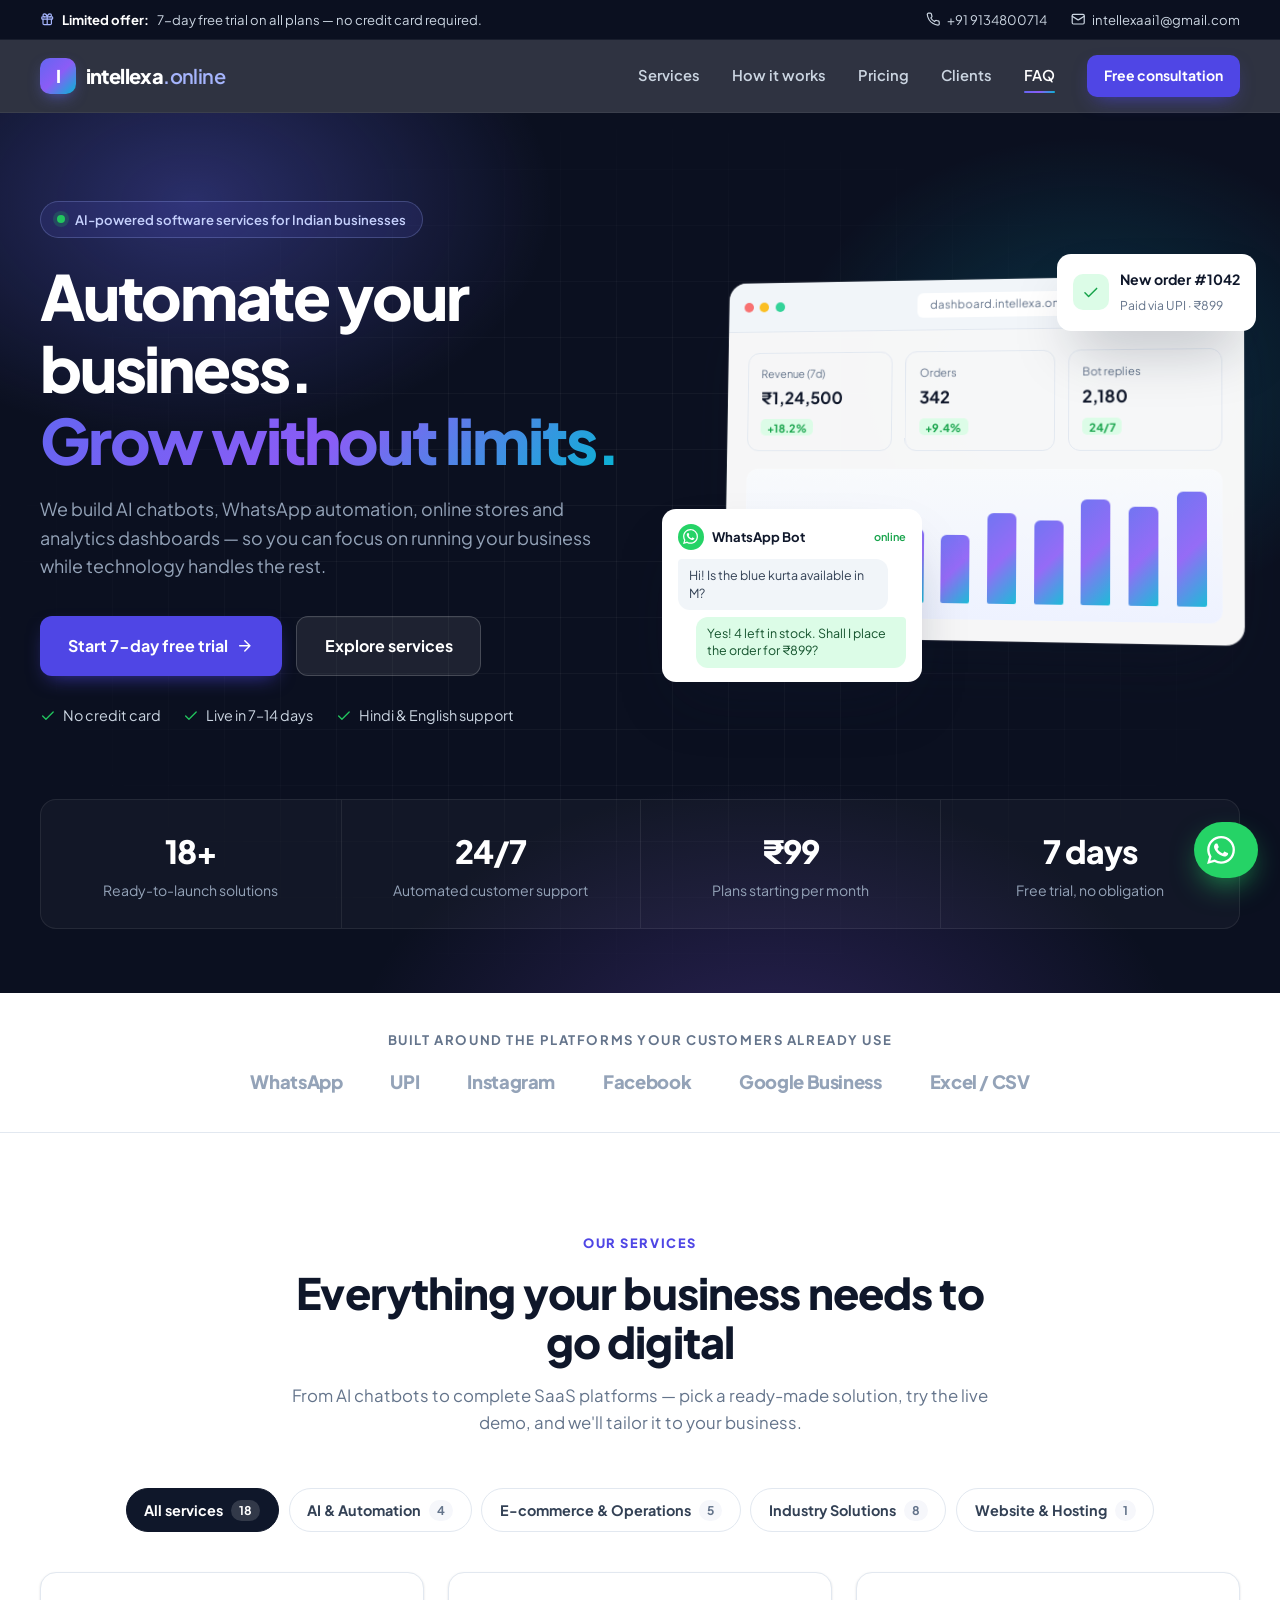
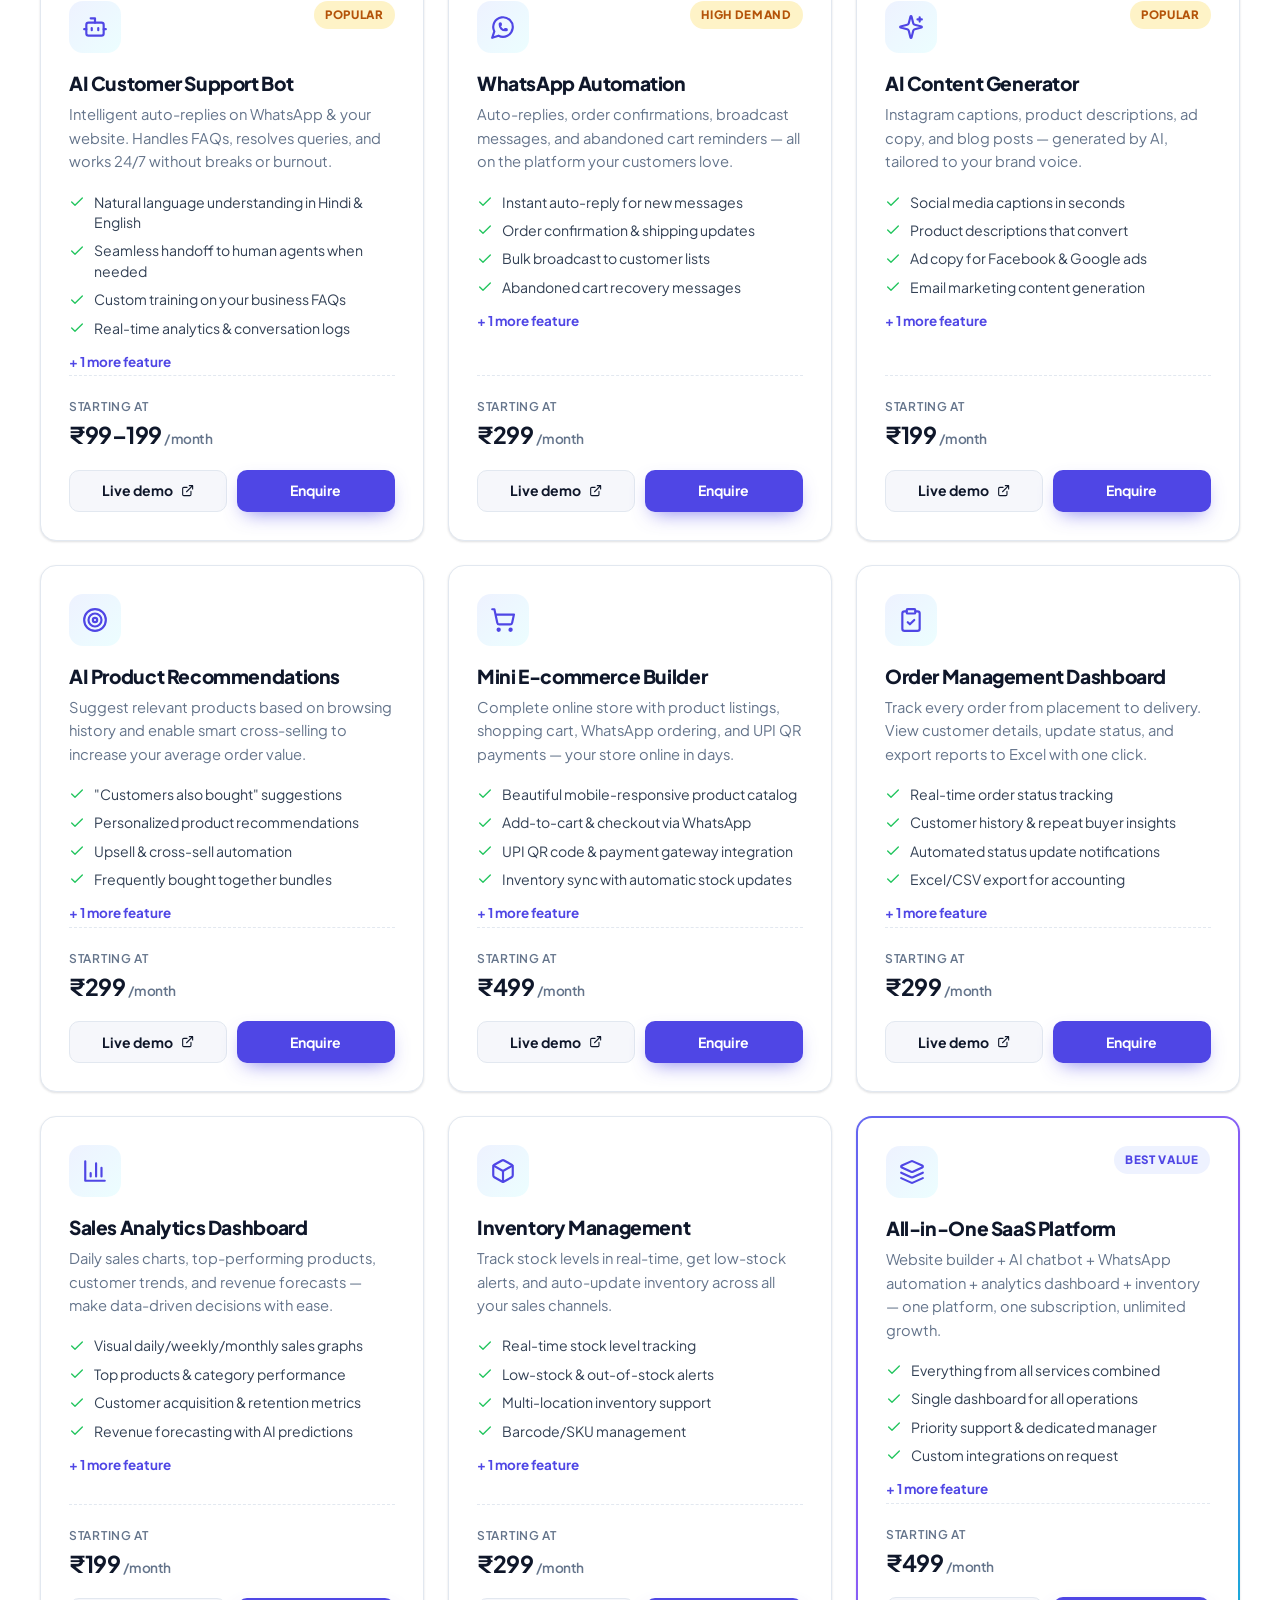
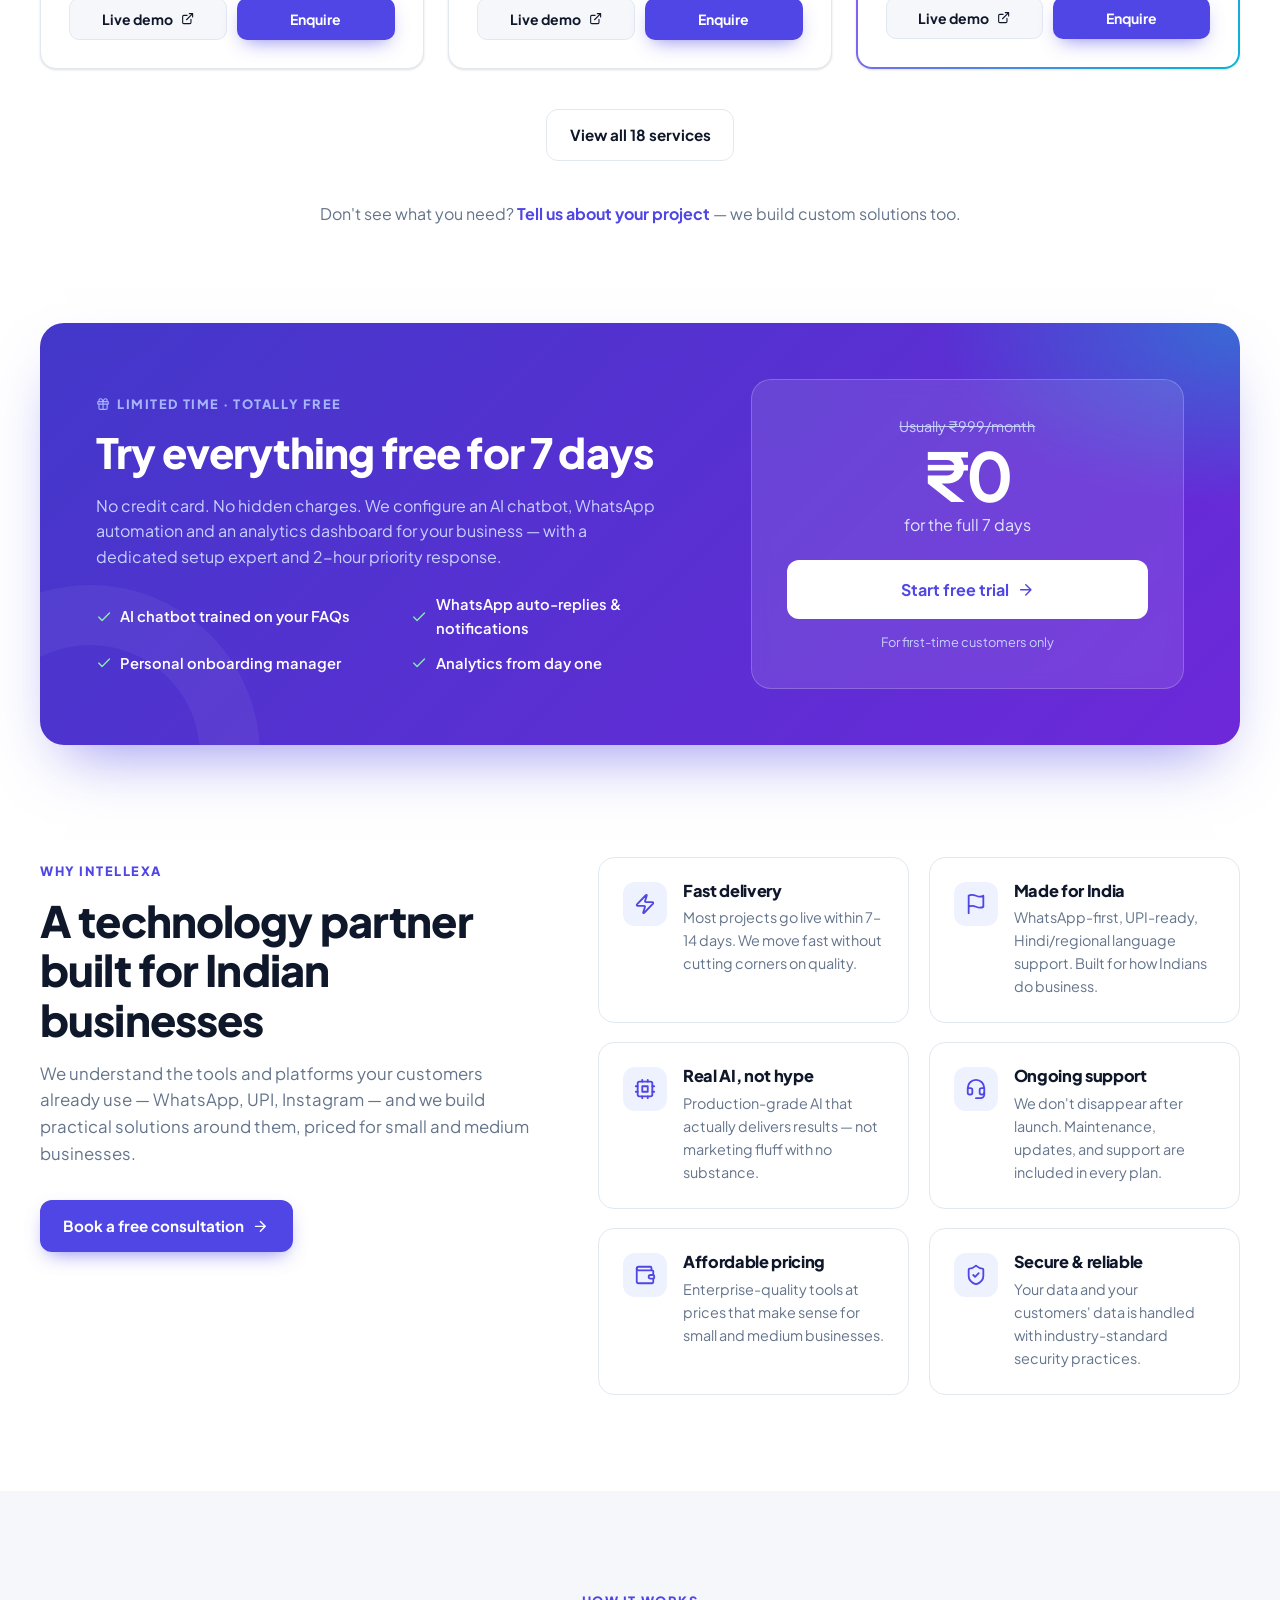
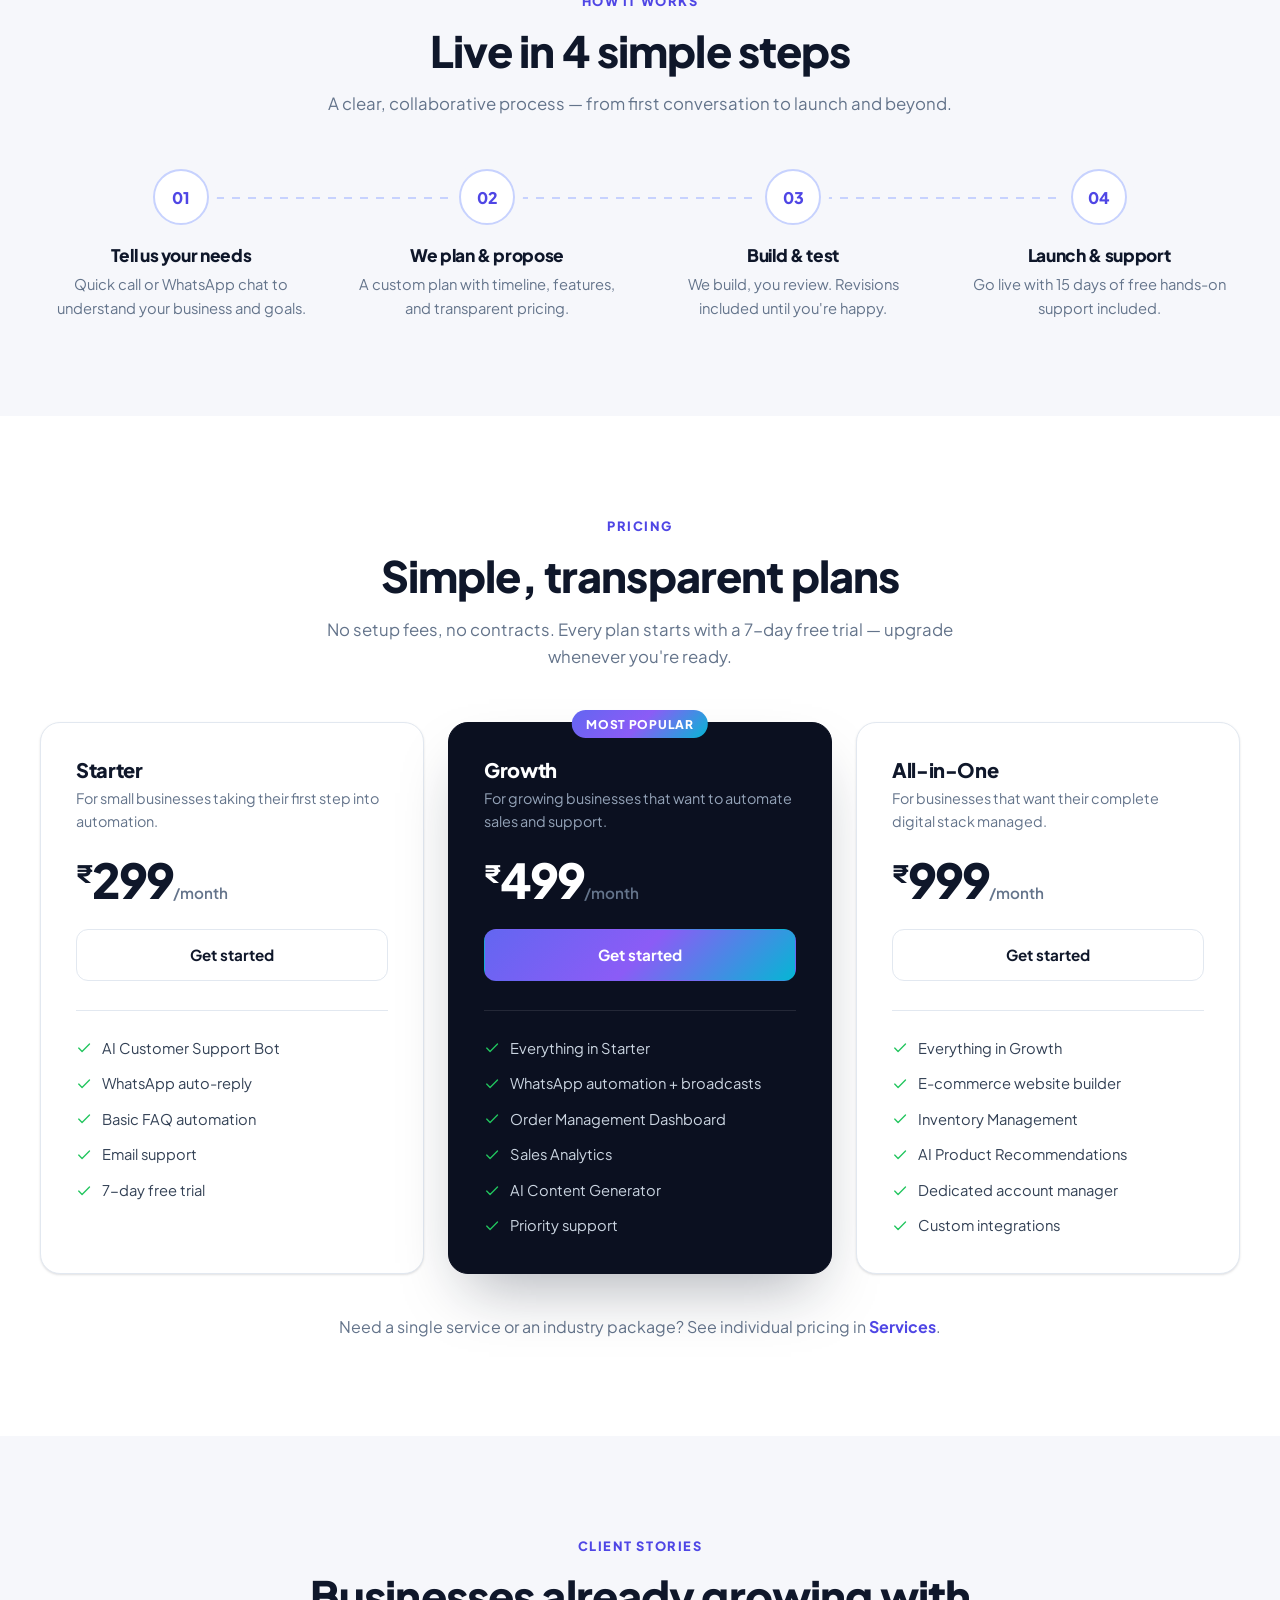
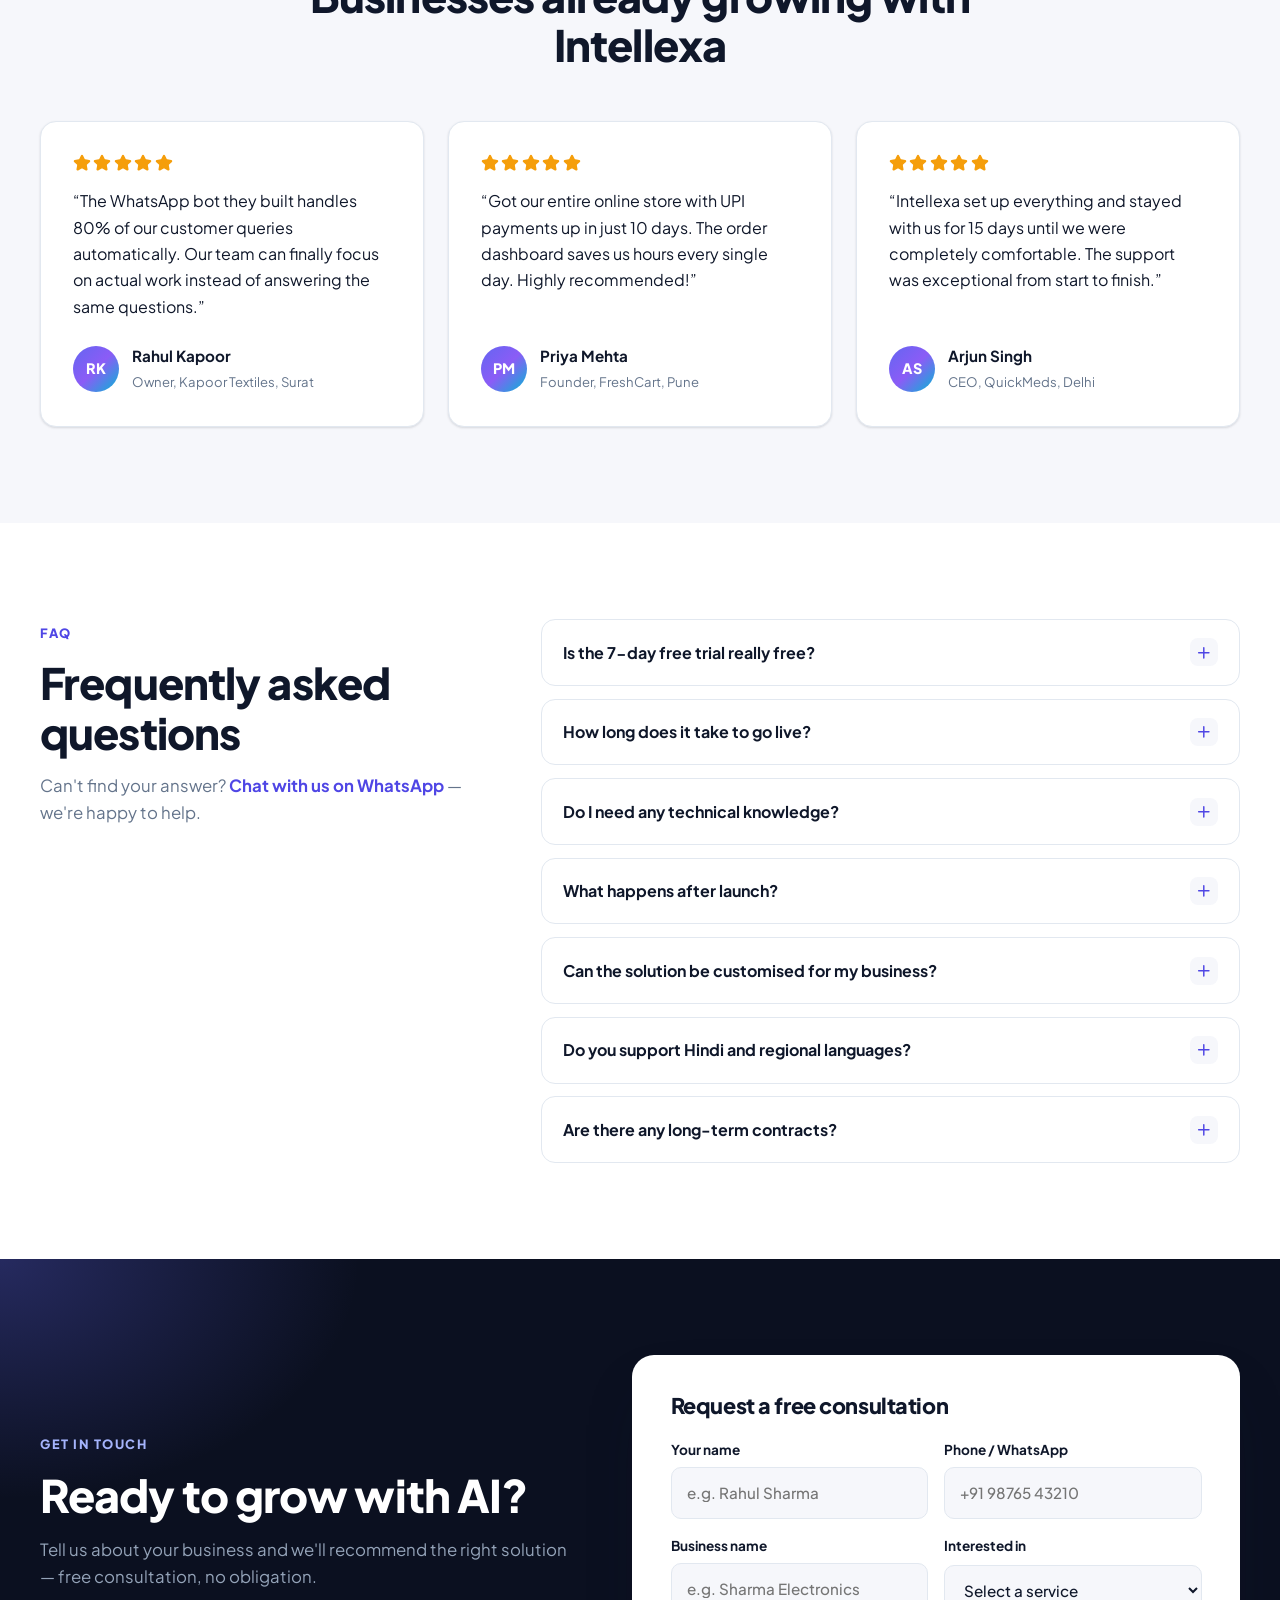
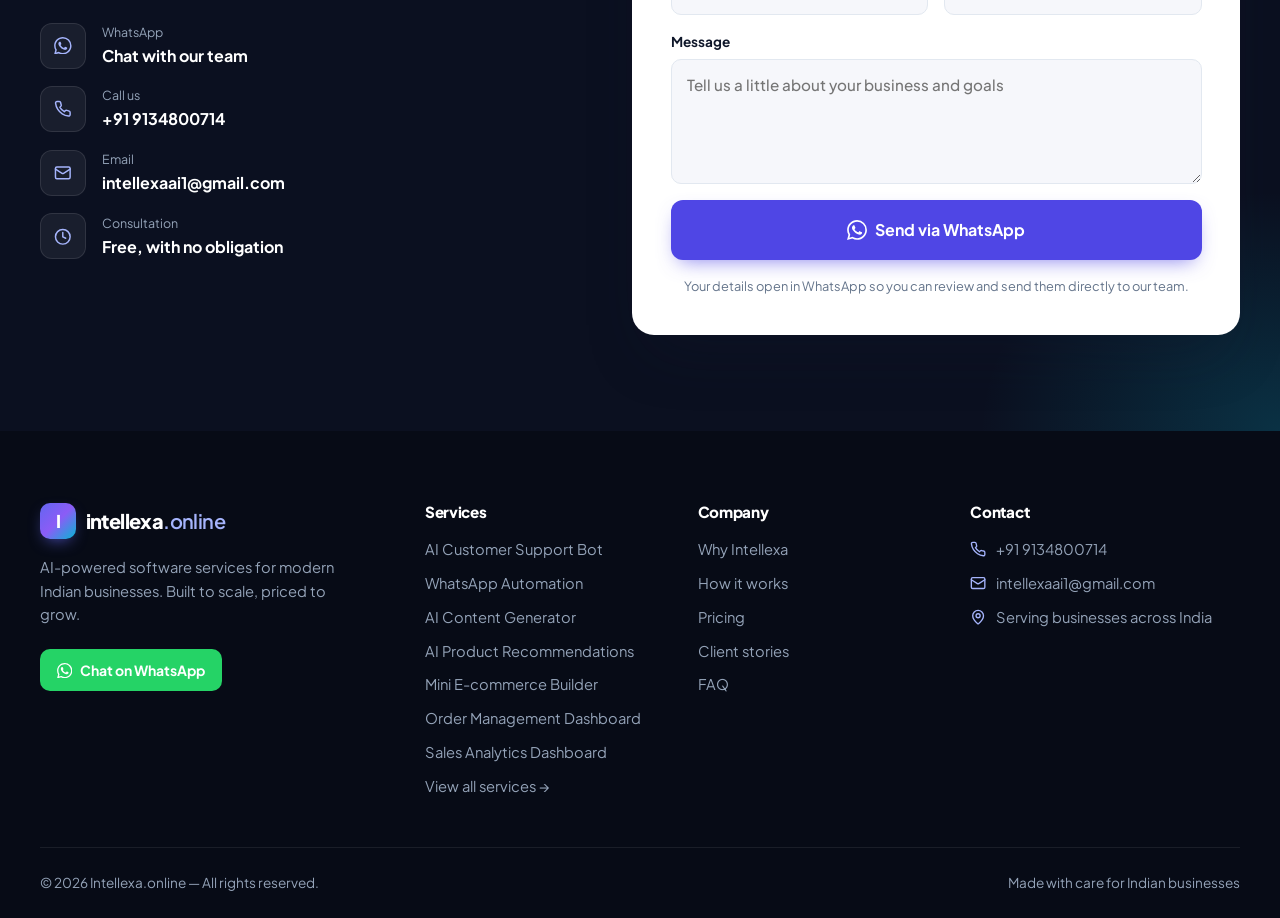
==== commit de1d30d2: "Redesign site as a professional service-provider landing page Co-Authored-By: Devin AI <158243242+de" ====
--- a/index.html
+++ b/index.html
@@ -1,780 +1,547 @@
 <!DOCTYPE html>
 <html lang="en">
-
 <head>
-    <meta charset="UTF-8">
-    <meta name="viewport" content="width=device-width, initial-scale=1.0">
-    <title>Intellexa.ai — AI-Powered Software Services</title>
-    <link rel="preconnect" href="https://fonts.googleapis.com">
-    <link href="https://fonts.googleapis.com/css2?family=Inter:wght@400;500;600;700&family=Space+Grotesk:wght@400;500;700&display=swap" rel="stylesheet">
-    <link rel="stylesheet" href="style.css">
+  <meta charset="UTF-8">
+  <meta name="viewport" content="width=device-width, initial-scale=1.0">
+  <title>Intellexa.online — AI Chatbots, WhatsApp Automation & Business Software for Indian SMBs</title>
+  <meta name="description" content="Intellexa builds AI chatbots, WhatsApp automation, e-commerce stores, dashboards and industry websites for Indian businesses. Plans from ₹99/month with a 7-day free trial.">
+  <meta name="theme-color" content="#0b1020">
+  <meta property="og:type" content="website">
+  <meta property="og:url" content="https://intellexa.online/">
+  <meta property="og:title" content="Intellexa.online — AI-Powered Software Services">
+  <meta property="og:description" content="AI chatbots, WhatsApp automation, e-commerce and dashboards for Indian businesses. 7-day free trial.">
+  <link rel="canonical" href="https://intellexa.online/">
+  <link rel="icon" href="data:image/svg+xml,%3Csvg xmlns='http://www.w3.org/2000/svg' viewBox='0 0 32 32'%3E%3Cdefs%3E%3ClinearGradient id='g' x1='0' y1='0' x2='1' y2='1'%3E%3Cstop offset='0' stop-color='%236366f1'/%3E%3Cstop offset='1' stop-color='%2306b6d4'/%3E%3C/linearGradient%3E%3C/defs%3E%3Crect width='32' height='32' rx='8' fill='url(%23g)'/%3E%3Cpath d='M11 9h4v14h-4zM17 9h4l-2 6 2 8h-4z' fill='white'/%3E%3C/svg%3E">
+  <link rel="preconnect" href="https://fonts.googleapis.com">
+  <link rel="preconnect" href="https://fonts.gstatic.com" crossorigin>
+  <link href="https://fonts.googleapis.com/css2?family=Plus+Jakarta+Sans:wght@400;500;600;700;800&display=swap" rel="stylesheet">
+  <link rel="stylesheet" href="style.css">
+  <script>document.documentElement.classList.add('js')</script>
 </head>
-
 <body>
 
-    <!-- NAV -->
-    <nav>
-        <a href="#" class="logo">intellexa<span>.online</span></a>
-
-        <ul class="nav-links">
-            <li><a href="#services">Services</a></li>
-            <li><a href="#free-offer">Free Trial</a></li>
-            <li><a href="#why">Why Us</a></li>
-            <li><a href="#pricing">Pricing</a></li>
-            <li><a href="#contact" class="nav-cta">Get Started</a></li>
-        </ul>
-        <div class="hamburger">
-            <span></span><span></span><span></span>
-        </div>
-    </nav>
-
+  <!-- ANNOUNCEMENT -->
+  <div class="topbar">
+    <div class="container topbar-inner">
+      <p><svg class="ic" viewBox="0 0 24 24" fill="none" stroke="currentColor" stroke-width="2" stroke-linecap="round" stroke-linejoin="round" aria-hidden="true"><rect x="3" y="8" width="18" height="4" rx="1"/><path d="M12 8v13M19 12v7a2 2 0 0 1-2 2H7a2 2 0 0 1-2-2v-7M7.5 8a2.5 2.5 0 0 1 0-5A4.8 8 0 0 1 12 8a4.8 8 0 0 1 4.5-5 2.5 2.5 0 0 1 0 5"/></svg> <strong>Limited offer:</strong> 7-day free trial on all plans — no credit card required.</p>
+      <div class="topbar-contact">
+        <a href="tel:+919134800714"><svg class="ic" viewBox="0 0 24 24" fill="none" stroke="currentColor" stroke-width="2" stroke-linecap="round" stroke-linejoin="round" aria-hidden="true"><path d="M22 16.92v3a2 2 0 0 1-2.18 2 19.79 19.79 0 0 1-8.63-3.07 19.5 19.5 0 0 1-6-6 19.79 19.79 0 0 1-3.07-8.67A2 2 0 0 1 4.11 2h3a2 2 0 0 1 2 1.72c.13.96.36 1.9.7 2.81a2 2 0 0 1-.45 2.11L8.09 9.91a16 16 0 0 0 6 6l1.27-1.27a2 2 0 0 1 2.11-.45c.91.34 1.85.57 2.81.7A2 2 0 0 1 22 16.92z"/></svg> +91 9134800714</a>
+        <a href="mailto:intellexaai1@gmail.com"><svg class="ic" viewBox="0 0 24 24" fill="none" stroke="currentColor" stroke-width="2" stroke-linecap="round" stroke-linejoin="round" aria-hidden="true"><rect x="2" y="4" width="20" height="16" rx="2"/><path d="m22 7-8.97 5.7a1.94 1.94 0 0 1-2.06 0L2 7"/></svg> intellexaai1@gmail.com</a>
+      </div>
+    </div>
+  </div>
+
+  <!-- NAV -->
+  <header class="nav" id="nav">
+    <div class="container nav-inner">
+      <a href="#top" class="logo" aria-label="Intellexa home">
+        <span class="logo-mark">I</span><span class="logo-text">intellexa<span>.online</span></span>
+      </a>
+      <nav class="nav-links" id="navLinks" aria-label="Primary">
+        <a href="#services">Services</a>
+        <a href="#process">How it works</a>
+        <a href="#pricing">Pricing</a>
+        <a href="#testimonials">Clients</a>
+        <a href="#faq">FAQ</a>
+        <a href="#contact" class="btn btn-primary btn-sm nav-cta">Free consultation</a>
+      </nav>
+      <button class="menu-btn" id="menuBtn" type="button" aria-label="Open menu" aria-expanded="false" aria-controls="navLinks">
+        <span></span><span></span><span></span>
+      </button>
+    </div>
+  </header>
+
+  <main id="top">
     <!-- HERO -->
     <section class="hero">
-        <div class="orb orb-1"></div>
-        <div class="orb orb-2"></div>
-        <div class="orb orb-3"></div>
-        <div class="hero-inner">
-            <div class="hero-badge"><span class="badge-dot"></span> AI-Powered Software Services</div>
-            <h1>Grow Your Business<span class="gradient-text">With Intelligent Tech</span></h1>
-            <p class="hero-sub">We build AI chatbots, e-commerce tools, WhatsApp automation & analytics dashboards — so you can focus on running your business while technology handles the rest.</p>
-            <div class="hero-btns">
-                <a href="#services" class="btn-primary">🚀 Explore Services</a>
-                <a href="#contact" class="btn-secondary">💬 Talk to Us</a>
-            </div>
-            <div class="hero-stats">
-                <div class="stat-item">
-                    <div class="stat-num">20+</div>
-                    <div class="stat-label">AI-powered services</div>
-                </div>
-                <div class="stat-item">
-                    <div class="stat-num">24/7</div>
-                    <div class="stat-label">Automation support</div>
-                </div>
-                <div class="stat-item">
-                    <div class="stat-num">₹99~</div>
-                    <div class="stat-label">Starting per month</div>
-                </div>
-                <div class="stat-item">
-                    <div class="stat-num">7 Days</div>
-                    <div class="stat-label">Free trial included</div>
-                </div>
-            </div>
-        </div>
+      <div class="hero-bg" aria-hidden="true"></div>
+      <div class="container hero-grid">
+        <div class="hero-copy">
+          <span class="eyebrow-pill"><span class="dot"></span> AI-powered software services for Indian businesses</span>
+          <h1>Automate your business.<br><span class="grad">Grow without limits.</span></h1>
+          <p class="lead">We build AI chatbots, WhatsApp automation, online stores and analytics dashboards — so you can focus on running your business while technology handles the rest.</p>
+          <div class="hero-ctas">
+            <a href="https://wa.me/919134800714?text=Hi%20Intellexa!%20I%20want%20to%20start%20my%20FREE%207-day%20trial" class="btn btn-primary btn-lg" target="_blank" rel="noopener">Start 7-day free trial <svg class="ic" viewBox="0 0 24 24" fill="none" stroke="currentColor" stroke-width="2" stroke-linecap="round" stroke-linejoin="round" aria-hidden="true"><path d="M5 12h14M12 5l7 7-7 7"/></svg></a>
+            <a href="#services" class="btn btn-light btn-lg">Explore services</a>
+          </div>
+          <ul class="hero-checks">
+            <li><svg class="ic tick" viewBox="0 0 24 24" fill="none" stroke="currentColor" stroke-width="2" stroke-linecap="round" stroke-linejoin="round" aria-hidden="true"><path d="M20 6 9 17l-5-5"/></svg> No credit card</li>
+            <li><svg class="ic tick" viewBox="0 0 24 24" fill="none" stroke="currentColor" stroke-width="2" stroke-linecap="round" stroke-linejoin="round" aria-hidden="true"><path d="M20 6 9 17l-5-5"/></svg> Live in 7–14 days</li>
+            <li><svg class="ic tick" viewBox="0 0 24 24" fill="none" stroke="currentColor" stroke-width="2" stroke-linecap="round" stroke-linejoin="round" aria-hidden="true"><path d="M20 6 9 17l-5-5"/></svg> Hindi & English support</li>
+          </ul>
+        </div>
+
+        <div class="hero-visual" aria-hidden="true">
+          <div class="mock">
+            <div class="mock-head"><span></span><span></span><span></span><em>dashboard.intellexa.online</em></div>
+            <div class="mock-body">
+              <div class="mock-kpis">
+                <div><small>Revenue (7d)</small><strong>₹1,24,500</strong><em class="up">+18.2%</em></div>
+                <div><small>Orders</small><strong>342</strong><em class="up">+9.4%</em></div>
+                <div><small>Bot replies</small><strong>2,180</strong><em class="up">24/7</em></div>
+              </div>
+              <div class="mock-chart">
+                <i style="--h:38%"></i><i style="--h:52%"></i><i style="--h:45%"></i><i style="--h:63%"></i><i style="--h:58%"></i><i style="--h:76%"></i><i style="--h:70%"></i><i style="--h:88%"></i><i style="--h:82%"></i><i style="--h:95%"></i>
+              </div>
+            </div>
+          </div>
+          <div class="float-card chat">
+            <div class="fc-head"><span class="wa-dot"><svg class="ic" viewBox="0 0 24 24" fill="currentColor" aria-hidden="true"><path d="M17.472 14.382c-.297-.149-1.758-.867-2.03-.967-.273-.099-.471-.148-.67.15-.197.297-.767.966-.94 1.164-.173.199-.347.223-.644.075-.297-.15-1.255-.463-2.39-1.475-.883-.788-1.48-1.761-1.653-2.059-.173-.297-.018-.458.13-.606.134-.133.298-.347.446-.52.149-.174.198-.298.298-.497.099-.198.05-.371-.025-.52-.075-.149-.669-1.612-.916-2.207-.242-.579-.487-.5-.669-.51-.173-.008-.371-.01-.57-.01-.198 0-.52.074-.792.372-.272.297-1.04 1.016-1.04 2.479 0 1.462 1.065 2.875 1.213 3.074.149.198 2.096 3.2 5.077 4.487.709.306 1.262.489 1.694.625.712.227 1.36.195 1.871.118.571-.085 1.758-.719 2.006-1.413.248-.694.248-1.289.173-1.413-.074-.124-.272-.198-.57-.347m-5.421 7.403h-.004a9.87 9.87 0 0 1-5.031-1.378l-.361-.214-3.741.982.998-3.648-.235-.374a9.86 9.86 0 0 1-1.51-5.26c.001-5.45 4.436-9.884 9.888-9.884 2.64 0 5.122 1.03 6.988 2.898a9.825 9.825 0 0 1 2.893 6.994c-.003 5.45-4.437 9.884-9.885 9.884m8.413-18.297A11.815 11.815 0 0 0 12.05 0C5.495 0 .16 5.335.157 11.892c0 2.096.547 4.142 1.588 5.945L.057 24l6.305-1.654a11.882 11.882 0 0 0 5.683 1.448h.005c6.554 0 11.89-5.335 11.893-11.893a11.821 11.821 0 0 0-3.48-8.413z"/></svg></span><strong>WhatsApp Bot</strong><small>online</small></div>
+            <p class="bubble in">Hi! Is the blue kurta available in M?</p>
+            <p class="bubble out">Yes! 4 left in stock. Shall I place the order for ₹899?</p>
+          </div>
+          <div class="float-card order">
+            <span class="fc-ic"><svg class="ic" viewBox="0 0 24 24" fill="none" stroke="currentColor" stroke-width="2" stroke-linecap="round" stroke-linejoin="round" aria-hidden="true"><path d="M20 6 9 17l-5-5"/></svg></span>
+            <div><strong>New order #1042</strong><small>Paid via UPI · ₹899</small></div>
+          </div>
+        </div>
+      </div>
+
+      <div class="container">
+        <div class="stats">
+          <div class="stat"><strong>18+</strong><span>Ready-to-launch solutions</span></div>
+          <div class="stat"><strong>24/7</strong><span>Automated customer support</span></div>
+          <div class="stat"><strong>₹99</strong><span>Plans starting per month</span></div>
+          <div class="stat"><strong>7 days</strong><span>Free trial, no obligation</span></div>
+        </div>
+      </div>
+    </section>
+
+    <!-- INTEGRATIONS -->
+    <section class="integrations">
+      <div class="container">
+        <p>Built around the platforms your customers already use</p>
+        <div class="integ-list"><span>WhatsApp</span><span>UPI</span><span>Instagram</span><span>Facebook</span><span>Google Business</span><span>Excel / CSV</span></div>
+      </div>
     </section>
 
     <!-- SERVICES -->
     <section class="section" id="services">
-        <div class="section-header">
-            <div class="section-label">What We Build</div>
-            <h2 class="section-title">20+ Services That Scale<br>Your Business</h2>
-            <p class="section-sub">From AI chatbots to complete SaaS platforms — everything a modern business needs to thrive in the digital age.</p>
-        </div>
-        <div class="services-grid reveal">
-
-            <div class="service-card">
-                <span class="hot-badge">🔥 Hot</span>
-                <div class="service-header">
-                    <div class="service-icon">🧠</div>
-                </div>
-                <div class="service-name">AI Customer Support Bot</div>
-                <div class="service-desc">Intelligent auto-replies on WhatsApp & your website. Handles FAQs, resolves queries, and works 24/7 without breaks or burnout.</div>
-                <ul class="service-features">
-                    <li>Natural language understanding in Hindi & English</li>
-                    <li>Seamless handoff to human agents when needed</li>
-                    <li>Custom training on your business FAQs</li>
-                    <li>Real-time analytics & conversation logs</li>
-                    <li>Multi-platform integration (Web, WhatsApp, FB)</li>
-                </ul>
-                <a href="https://wa.me/919134800714?text=Hi%20Intellexa!%20I%20am%20interested%20in%20your%20AI%20Customer Support%20Bot.%20Please%20share%20more%20details." target="_blank" class="service-price-btn">
-   ₹99-199/month
-</a>
-                <a href="https://gleaming-custard-ba39b6.netlify.app/" class="demo-btn" target="_blank">
-   🚀 Live Demo
-</a>
-            </div>
-
-            <div class="service-card">
-                <div class="service-header">
-                    <div class="service-icon">🛒</div>
-                </div>
-                <div class="service-name">Mini E-commerce Builder</div>
-                <div class="service-desc">Complete online store with product listings, shopping cart, WhatsApp ordering, and UPI QR payments — your store online in days.</div>
-                <ul class="service-features">
-                    <li>Beautiful mobile-responsive product catalog</li>
-                    <li>Add-to-cart & checkout via WhatsApp</li>
-                    <li>UPI QR code & payment gateway integration</li>
-                    <li>Inventory sync with automatic stock updates</li>
-                    <li>SEO-optimized pages for Google visibility</li>
-                </ul>
-                <a href="https://wa.me/919134800714?text=Hi%20Intellexa!%20I%20am%20interested%20in%20your%20mini%20E-commerce%20Builder.%20Please%20share%20more%20details." target="_blank" class="service-price-btn">
-   ₹499/month
-</a>
-                <a href="https://wondrous-mooncake-85fd2b.netlify.app/" class="demo-btn" target="_blank">
-        View Demo
-    </a>
-            </div>
-
-            <div class="service-card">
-                <div class="service-header">
-                    <div class="service-icon">📦</div>
-                </div>
-                <div class="service-name">Order Management Dashboard</div>
-                <div class="service-desc">Track every order from placement to delivery. View customer details, update status, and export reports to Excel with one click.</div>
-                <ul class="service-features">
-                    <li>Real-time order status tracking</li>
-                    <li>Customer history & repeat buyer insights</li>
-                    <li>Automated status update notifications</li>
-                    <li>Excel/CSV export for accounting</li>
-                    <li>Multi-staff access with role permissions</li>
-                </ul>
-                <a href="https://wa.me/919134800714?text=Hi%20Intellexa!%20I%20am%20interested%20in%20your%20Order%20Management%20Dashboard.%20Please%20share%20more%20details." target="_blank" class="service-price-btn">
-   ₹299/month
-</a>
-                <a href="https://gilded-cuchufli-5d7545.netlify.app/" class="demo-btn" target="_blank">
-   🚀 Live Demo
-</a>
-            </div>
-
-            <div class="service-card">
-                <span class="hot-badge">💰 High Demand</span>
-                <div class="service-header">
-                    <div class="service-icon">📲</div>
-                </div>
-                <div class="service-name">WhatsApp Automation</div>
-                <div class="service-desc">Auto-replies, order confirmations, broadcast messages, and abandoned cart reminders — all on the platform your customers love.</div>
-                <ul class="service-features">
-                    <li>Instant auto-reply for new messages</li>
-                    <li>Order confirmation & shipping updates</li>
-                    <li>Bulk broadcast to customer lists</li>
-                    <li>Abandoned cart recovery messages</li>
-                    <li>Birthday & anniversary wishes automation</li>
-                </ul>
-                <a href="https://wa.me/919134800714?text=Hi%20Intellexa!%20I%20am%20interested%20in%20your%20Whatsapp%20Automation.%20Please%20share%20more%20details." target="_blank" class="service-price-btn">
-   ₹299/month
-</a>
-                <a href="https://quiet-brioche-9a3b29.netlify.app/" class="demo-btn" target="_blank">
-   🚀 Live Demo
-</a>
-            </div>
-
-            <div class="service-card">
-                <div class="service-header">
-                    <div class="service-icon">📊</div>
-                </div>
-                <div class="service-name">Sales Analytics Dashboard</div>
-                <div class="service-desc">Daily sales charts, top-performing products, customer trends, and revenue forecasts — make data-driven decisions with ease.</div>
-                <ul class="service-features">
-                    <li>Visual daily/weekly/monthly sales graphs</li>
-                    <li>Top products & category performance</li>
-                    <li>Customer acquisition & retention metrics</li>
-                    <li>Revenue forecasting with AI predictions</li>
-                    <li>Customizable reports & PDF exports</li>
-                </ul>
-                <a href="https://wa.me/919134800714?text=Hi%20Intellexa!%20I%20am%20interested%20in%20your%20Sales%20Analytics%20Dashboard.%20Please%20share%20more%20details." target="_blank" class="service-price-btn">
-   ₹199/month
-</a>
-                <a href="https://rococo-madeleine-911667.netlify.app/" class="demo-btn" target="_blank">
-   🚀 Live Demo
-</a>
-            </div>
-
-            <div class="service-card">
-                <span class="hot-badge">🔥 Hot</span>
-                <div class="service-header">
-                    <div class="service-icon">🎨</div>
-                </div>
-                <div class="service-name">AI Content Generator</div>
-                <div class="service-desc">Instagram captions, product descriptions, ad copy, and blog posts — generated by AI, tailored to your brand voice.</div>
-                <ul class="service-features">
-                    <li>Social media captions in seconds</li>
-                    <li>Product descriptions that convert</li>
-                    <li>Ad copy for Facebook & Google ads</li>
-                    <li>Email marketing content generation</li>
-                    <li>Brand voice training & consistency</li>
-                </ul>
-                <a href="https://wa.me/919134800714?text=Hi%20Intellexa!%20I%20am%20interested%20in%20your%20AI%20Content%20Generator.%20Please%20share%20more%20details." target="_blank" class="service-price-btn">
-   ₹199/month
-</a> <a href="https://loquacious-cheesecake-122151.netlify.app/" class="demo-btn" target="_blank">
-        View Demo
-    </a>
-            </div>
-
-            <div class="service-card">
-                <span class="hot-badge">🔥 Hot</span>
-                <div class="service-header">
-                    <div class="service-icon">🩺</div>
-                </div>
-                <div class="service-name">Online appointment booking 24/7</div>
-                <div class="service-desc">Let patients book online and never miss a visit with automatic WhatsApp reminders.</div>
-                <ul class="service-features">
-                    <li>Online appointment booking 24/7</li>
-                    <li>Clinic website with doctor profiles</li>
-                    <li>WhatsApp reminders for appointments</li>
-
-                    <li>Patient visit records</li>
-                </ul>
-
-
-                <a href="https://wa.me/919134800714?text=Hi%20Intellexa!%20I%20am%20interested%20in%20your%20Online%20apponitment%20booking 24/7.%20Please%20share%20more%20details." target="_blank" class="service-price-btn">
-   ₹199/month
-</a>
-                <a href="https://adorable-dasik-b47b6b.netlify.app/" class="demo-btn" target="_blank">
-        View Demo
-    </a>
-            </div>
-            <div class="service-card">
-                <span class="hot-badge">🔥 Hot</span>
-                <div class="service-header">
-                    <div class="service-icon">🍽️</div>
-                </div>
-                <div class="service-name">Digitise Restaurant</div>
-                <div class="service-desc">Contactless QR menus, a beautiful website and easy table reservations.</div>
-                <ul class="service-features">
-                    <li>QR code digital menu</li>
-                    <li>Table reservation system</li>
-                    <li>Restaurant website with photos & location</li>
-
-                    <li>WhatsApp order enquiries</li>
-                </ul>
-                <a href="https://wa.me/919134800714?text=Hi%20Intellexa!%20I%20run%20a%20Restaurants%20business%20and%20want%20to%20know%20more" target="_blank" class="service-price-btn">
-   ₹199/month
-</a> <a href="https://gorgeous-fox-69d888.netlify.app/" class="demo-btn" target="_blank">
-        View Demo
-    </a>
-            </div>
-        </div>
-        <div class="service-card">
-            <span class="hot-badge">🔥 Hot</span>
-            <div class="service-header">
-                <div class="service-icon">📱</div>
-            </div>
-            <div class="service-name">Influencer & Creator Package</div>
-            <div class="service-desc">Build your personal brand with a professional website, media kit, portfolio, and tools that help brands connect with you easily.</div>
-            <ul class="service-features">
-                <li>Personal brand website</li>
-                <li>Portfolio & content showcase</li>
-                <li>Professional media kit page</li>
-                <li>Brand collaboration inquiry form</li>
-                <li>Social media profile integration</li>
-                <li>WhatsApp & email contact options</li>
-                <li>Mobile-friendly modern design</li>
+      <div class="container">
+        <div class="section-head reveal">
+          <span class="eyebrow">Our services</span>
+          <h2>Everything your business needs to go digital</h2>
+          <p>From AI chatbots to complete SaaS platforms — pick a ready-made solution, try the live demo, and we'll tailor it to your business.</p>
+        </div>
+        <div class="tabs" role="tablist" aria-label="Filter services"><button class="tab active" type="button" data-filter="all">All services <span class="count">18</span></button><button class="tab" type="button" data-filter="ai">AI &amp; Automation <span class="count">4</span></button><button class="tab" type="button" data-filter="commerce">E-commerce &amp; Operations <span class="count">5</span></button><button class="tab" type="button" data-filter="industry">Industry Solutions <span class="count">8</span></button><button class="tab" type="button" data-filter="web">Website &amp; Hosting <span class="count">1</span></button></div>
+        <div class="svc-grid" id="svcGrid">
+        <article class="svc reveal" data-cat="ai">
+          <div class="svc-top"><div class="svc-icon"><svg class="ic" viewBox="0 0 24 24" fill="none" stroke="currentColor" stroke-width="2" stroke-linecap="round" stroke-linejoin="round" aria-hidden="true"><path d="M12 8V4H8"/><rect x="4" y="8" width="16" height="12" rx="2"/><path d="M2 14h2M20 14h2M15 13v2M9 13v2"/></svg></div><span class="badge">Popular</span></div>
+          <h3>AI Customer Support Bot</h3>
+          <p class="svc-desc">Intelligent auto-replies on WhatsApp &amp; your website. Handles FAQs, resolves queries, and works 24/7 without breaks or burnout.</p>
+          <ul class="svc-feats"><li><svg class="ic tick" viewBox="0 0 24 24" fill="none" stroke="currentColor" stroke-width="2" stroke-linecap="round" stroke-linejoin="round" aria-hidden="true"><path d="M20 6 9 17l-5-5"/></svg><span>Natural language understanding in Hindi &amp; English</span></li><li><svg class="ic tick" viewBox="0 0 24 24" fill="none" stroke="currentColor" stroke-width="2" stroke-linecap="round" stroke-linejoin="round" aria-hidden="true"><path d="M20 6 9 17l-5-5"/></svg><span>Seamless handoff to human agents when needed</span></li><li><svg class="ic tick" viewBox="0 0 24 24" fill="none" stroke="currentColor" stroke-width="2" stroke-linecap="round" stroke-linejoin="round" aria-hidden="true"><path d="M20 6 9 17l-5-5"/></svg><span>Custom training on your business FAQs</span></li><li><svg class="ic tick" viewBox="0 0 24 24" fill="none" stroke="currentColor" stroke-width="2" stroke-linecap="round" stroke-linejoin="round" aria-hidden="true"><path d="M20 6 9 17l-5-5"/></svg><span>Real-time analytics &amp; conversation logs</span></li><li class="more" hidden><svg class="ic tick" viewBox="0 0 24 24" fill="none" stroke="currentColor" stroke-width="2" stroke-linecap="round" stroke-linejoin="round" aria-hidden="true"><path d="M20 6 9 17l-5-5"/></svg><span>Multi-platform integration (Web, WhatsApp, FB)</span></li></ul><button class="more-btn" type="button" data-more="1">+ 1 more feature</button>
+          <div class="svc-foot">
+            <div class="svc-price"><span>Starting at</span><strong>₹99–199<small>/month</small></strong></div>
+            <div class="svc-actions">
+              <a class="btn btn-ghost btn-sm" href="https://gleaming-custard-ba39b6.netlify.app/" target="_blank" rel="noopener">Live demo <svg class="ic" viewBox="0 0 24 24" fill="none" stroke="currentColor" stroke-width="2" stroke-linecap="round" stroke-linejoin="round" aria-hidden="true"><path d="M15 3h6v6M10 14 21 3M18 13v6a2 2 0 0 1-2 2H5a2 2 0 0 1-2-2V8a2 2 0 0 1 2-2h6"/></svg></a>
+              <a class="btn btn-primary btn-sm" href="https://wa.me/919134800714?text=Hi%20Intellexa!%20I%20am%20interested%20in%20your%20AI%20Customer%20Support%20Bot.%20Please%20share%20more%20details." target="_blank" rel="noopener">Enquire</a>
+            </div>
+          </div>
+        </article>
+        <article class="svc reveal" data-cat="ai">
+          <div class="svc-top"><div class="svc-icon"><svg class="ic" viewBox="0 0 24 24" fill="none" stroke="currentColor" stroke-width="2" stroke-linecap="round" stroke-linejoin="round" aria-hidden="true"><path d="M7.9 20A9 9 0 1 0 4 16.1L2 22z"/><path d="M9 10a.5.5 0 0 0 1 0V9a.5.5 0 0 0-1 0v1a5 5 0 0 0 5 5h1a.5.5 0 0 0 0-1h-1a.5.5 0 0 0 0 1"/></svg></div><span class="badge">High demand</span></div>
+          <h3>WhatsApp Automation</h3>
+          <p class="svc-desc">Auto-replies, order confirmations, broadcast messages, and abandoned cart reminders — all on the platform your customers love.</p>
+          <ul class="svc-feats"><li><svg class="ic tick" viewBox="0 0 24 24" fill="none" stroke="currentColor" stroke-width="2" stroke-linecap="round" stroke-linejoin="round" aria-hidden="true"><path d="M20 6 9 17l-5-5"/></svg><span>Instant auto-reply for new messages</span></li><li><svg class="ic tick" viewBox="0 0 24 24" fill="none" stroke="currentColor" stroke-width="2" stroke-linecap="round" stroke-linejoin="round" aria-hidden="true"><path d="M20 6 9 17l-5-5"/></svg><span>Order confirmation &amp; shipping updates</span></li><li><svg class="ic tick" viewBox="0 0 24 24" fill="none" stroke="currentColor" stroke-width="2" stroke-linecap="round" stroke-linejoin="round" aria-hidden="true"><path d="M20 6 9 17l-5-5"/></svg><span>Bulk broadcast to customer lists</span></li><li><svg class="ic tick" viewBox="0 0 24 24" fill="none" stroke="currentColor" stroke-width="2" stroke-linecap="round" stroke-linejoin="round" aria-hidden="true"><path d="M20 6 9 17l-5-5"/></svg><span>Abandoned cart recovery messages</span></li><li class="more" hidden><svg class="ic tick" viewBox="0 0 24 24" fill="none" stroke="currentColor" stroke-width="2" stroke-linecap="round" stroke-linejoin="round" aria-hidden="true"><path d="M20 6 9 17l-5-5"/></svg><span>Birthday &amp; anniversary wishes automation</span></li></ul><button class="more-btn" type="button" data-more="1">+ 1 more feature</button>
+          <div class="svc-foot">
+            <div class="svc-price"><span>Starting at</span><strong>₹299<small>/month</small></strong></div>
+            <div class="svc-actions">
+              <a class="btn btn-ghost btn-sm" href="https://quiet-brioche-9a3b29.netlify.app/" target="_blank" rel="noopener">Live demo <svg class="ic" viewBox="0 0 24 24" fill="none" stroke="currentColor" stroke-width="2" stroke-linecap="round" stroke-linejoin="round" aria-hidden="true"><path d="M15 3h6v6M10 14 21 3M18 13v6a2 2 0 0 1-2 2H5a2 2 0 0 1-2-2V8a2 2 0 0 1 2-2h6"/></svg></a>
+              <a class="btn btn-primary btn-sm" href="https://wa.me/919134800714?text=Hi%20Intellexa!%20I%20am%20interested%20in%20your%20WhatsApp%20Automation.%20Please%20share%20more%20details." target="_blank" rel="noopener">Enquire</a>
+            </div>
+          </div>
+        </article>
+        <article class="svc reveal" data-cat="ai">
+          <div class="svc-top"><div class="svc-icon"><svg class="ic" viewBox="0 0 24 24" fill="none" stroke="currentColor" stroke-width="2" stroke-linecap="round" stroke-linejoin="round" aria-hidden="true"><path d="M9.94 15.5A2 2 0 0 0 8.5 14.06l-6.14-1.58a.5.5 0 0 1 0-.96L8.5 9.94A2 2 0 0 0 9.94 8.5l1.58-6.14a.5.5 0 0 1 .96 0l1.58 6.14a2 2 0 0 0 1.44 1.44l6.14 1.58a.5.5 0 0 1 0 .96l-6.14 1.58a2 2 0 0 0-1.44 1.44l-1.58 6.14a.5.5 0 0 1-.96 0z"/><path d="M20 3v4M22 5h-4"/></svg></div><span class="badge">Popular</span></div>
+          <h3>AI Content Generator</h3>
+          <p class="svc-desc">Instagram captions, product descriptions, ad copy, and blog posts — generated by AI, tailored to your brand voice.</p>
+          <ul class="svc-feats"><li><svg class="ic tick" viewBox="0 0 24 24" fill="none" stroke="currentColor" stroke-width="2" stroke-linecap="round" stroke-linejoin="round" aria-hidden="true"><path d="M20 6 9 17l-5-5"/></svg><span>Social media captions in seconds</span></li><li><svg class="ic tick" viewBox="0 0 24 24" fill="none" stroke="currentColor" stroke-width="2" stroke-linecap="round" stroke-linejoin="round" aria-hidden="true"><path d="M20 6 9 17l-5-5"/></svg><span>Product descriptions that convert</span></li><li><svg class="ic tick" viewBox="0 0 24 24" fill="none" stroke="currentColor" stroke-width="2" stroke-linecap="round" stroke-linejoin="round" aria-hidden="true"><path d="M20 6 9 17l-5-5"/></svg><span>Ad copy for Facebook &amp; Google ads</span></li><li><svg class="ic tick" viewBox="0 0 24 24" fill="none" stroke="currentColor" stroke-width="2" stroke-linecap="round" stroke-linejoin="round" aria-hidden="true"><path d="M20 6 9 17l-5-5"/></svg><span>Email marketing content generation</span></li><li class="more" hidden><svg class="ic tick" viewBox="0 0 24 24" fill="none" stroke="currentColor" stroke-width="2" stroke-linecap="round" stroke-linejoin="round" aria-hidden="true"><path d="M20 6 9 17l-5-5"/></svg><span>Brand voice training &amp; consistency</span></li></ul><button class="more-btn" type="button" data-more="1">+ 1 more feature</button>
+          <div class="svc-foot">
+            <div class="svc-price"><span>Starting at</span><strong>₹199<small>/month</small></strong></div>
+            <div class="svc-actions">
+              <a class="btn btn-ghost btn-sm" href="https://loquacious-cheesecake-122151.netlify.app/" target="_blank" rel="noopener">Live demo <svg class="ic" viewBox="0 0 24 24" fill="none" stroke="currentColor" stroke-width="2" stroke-linecap="round" stroke-linejoin="round" aria-hidden="true"><path d="M15 3h6v6M10 14 21 3M18 13v6a2 2 0 0 1-2 2H5a2 2 0 0 1-2-2V8a2 2 0 0 1 2-2h6"/></svg></a>
+              <a class="btn btn-primary btn-sm" href="https://wa.me/919134800714?text=Hi%20Intellexa!%20I%20am%20interested%20in%20your%20AI%20Content%20Generator.%20Please%20share%20more%20details." target="_blank" rel="noopener">Enquire</a>
+            </div>
+          </div>
+        </article>
+        <article class="svc reveal" data-cat="ai">
+          <div class="svc-top"><div class="svc-icon"><svg class="ic" viewBox="0 0 24 24" fill="none" stroke="currentColor" stroke-width="2" stroke-linecap="round" stroke-linejoin="round" aria-hidden="true"><circle cx="12" cy="12" r="10"/><circle cx="12" cy="12" r="6"/><circle cx="12" cy="12" r="2"/></svg></div></div>
+          <h3>AI Product Recommendations</h3>
+          <p class="svc-desc">Suggest relevant products based on browsing history and enable smart cross-selling to increase your average order value.</p>
+          <ul class="svc-feats"><li><svg class="ic tick" viewBox="0 0 24 24" fill="none" stroke="currentColor" stroke-width="2" stroke-linecap="round" stroke-linejoin="round" aria-hidden="true"><path d="M20 6 9 17l-5-5"/></svg><span>&quot;Customers also bought&quot; suggestions</span></li><li><svg class="ic tick" viewBox="0 0 24 24" fill="none" stroke="currentColor" stroke-width="2" stroke-linecap="round" stroke-linejoin="round" aria-hidden="true"><path d="M20 6 9 17l-5-5"/></svg><span>Personalized product recommendations</span></li><li><svg class="ic tick" viewBox="0 0 24 24" fill="none" stroke="currentColor" stroke-width="2" stroke-linecap="round" stroke-linejoin="round" aria-hidden="true"><path d="M20 6 9 17l-5-5"/></svg><span>Upsell &amp; cross-sell automation</span></li><li><svg class="ic tick" viewBox="0 0 24 24" fill="none" stroke="currentColor" stroke-width="2" stroke-linecap="round" stroke-linejoin="round" aria-hidden="true"><path d="M20 6 9 17l-5-5"/></svg><span>Frequently bought together bundles</span></li><li class="more" hidden><svg class="ic tick" viewBox="0 0 24 24" fill="none" stroke="currentColor" stroke-width="2" stroke-linecap="round" stroke-linejoin="round" aria-hidden="true"><path d="M20 6 9 17l-5-5"/></svg><span>A/B testing for recommendation strategies</span></li></ul><button class="more-btn" type="button" data-more="1">+ 1 more feature</button>
+          <div class="svc-foot">
+            <div class="svc-price"><span>Starting at</span><strong>₹299<small>/month</small></strong></div>
+            <div class="svc-actions">
+              <a class="btn btn-ghost btn-sm" href="https://whimsical-chebakia-aff78b.netlify.app/" target="_blank" rel="noopener">Live demo <svg class="ic" viewBox="0 0 24 24" fill="none" stroke="currentColor" stroke-width="2" stroke-linecap="round" stroke-linejoin="round" aria-hidden="true"><path d="M15 3h6v6M10 14 21 3M18 13v6a2 2 0 0 1-2 2H5a2 2 0 0 1-2-2V8a2 2 0 0 1 2-2h6"/></svg></a>
+              <a class="btn btn-primary btn-sm" href="https://wa.me/919134800714?text=Hi%20Intellexa!%20I%20am%20interested%20in%20your%20AI%20Product%20Recommendations.%20Please%20share%20more%20details." target="_blank" rel="noopener">Enquire</a>
+            </div>
+          </div>
+        </article>
+        <article class="svc reveal" data-cat="commerce">
+          <div class="svc-top"><div class="svc-icon"><svg class="ic" viewBox="0 0 24 24" fill="none" stroke="currentColor" stroke-width="2" stroke-linecap="round" stroke-linejoin="round" aria-hidden="true"><circle cx="8" cy="21" r="1"/><circle cx="19" cy="21" r="1"/><path d="M2.05 2.05h2l2.66 12.42a2 2 0 0 0 2 1.58h9.78a2 2 0 0 0 1.95-1.57l1.65-7.43H5.12"/></svg></div></div>
+          <h3>Mini E-commerce Builder</h3>
+          <p class="svc-desc">Complete online store with product listings, shopping cart, WhatsApp ordering, and UPI QR payments — your store online in days.</p>
+          <ul class="svc-feats"><li><svg class="ic tick" viewBox="0 0 24 24" fill="none" stroke="currentColor" stroke-width="2" stroke-linecap="round" stroke-linejoin="round" aria-hidden="true"><path d="M20 6 9 17l-5-5"/></svg><span>Beautiful mobile-responsive product catalog</span></li><li><svg class="ic tick" viewBox="0 0 24 24" fill="none" stroke="currentColor" stroke-width="2" stroke-linecap="round" stroke-linejoin="round" aria-hidden="true"><path d="M20 6 9 17l-5-5"/></svg><span>Add-to-cart &amp; checkout via WhatsApp</span></li><li><svg class="ic tick" viewBox="0 0 24 24" fill="none" stroke="currentColor" stroke-width="2" stroke-linecap="round" stroke-linejoin="round" aria-hidden="true"><path d="M20 6 9 17l-5-5"/></svg><span>UPI QR code &amp; payment gateway integration</span></li><li><svg class="ic tick" viewBox="0 0 24 24" fill="none" stroke="currentColor" stroke-width="2" stroke-linecap="round" stroke-linejoin="round" aria-hidden="true"><path d="M20 6 9 17l-5-5"/></svg><span>Inventory sync with automatic stock updates</span></li><li class="more" hidden><svg class="ic tick" viewBox="0 0 24 24" fill="none" stroke="currentColor" stroke-width="2" stroke-linecap="round" stroke-linejoin="round" aria-hidden="true"><path d="M20 6 9 17l-5-5"/></svg><span>SEO-optimized pages for Google visibility</span></li></ul><button class="more-btn" type="button" data-more="1">+ 1 more feature</button>
+          <div class="svc-foot">
+            <div class="svc-price"><span>Starting at</span><strong>₹499<small>/month</small></strong></div>
+            <div class="svc-actions">
+              <a class="btn btn-ghost btn-sm" href="https://wondrous-mooncake-85fd2b.netlify.app/" target="_blank" rel="noopener">Live demo <svg class="ic" viewBox="0 0 24 24" fill="none" stroke="currentColor" stroke-width="2" stroke-linecap="round" stroke-linejoin="round" aria-hidden="true"><path d="M15 3h6v6M10 14 21 3M18 13v6a2 2 0 0 1-2 2H5a2 2 0 0 1-2-2V8a2 2 0 0 1 2-2h6"/></svg></a>
+              <a class="btn btn-primary btn-sm" href="https://wa.me/919134800714?text=Hi%20Intellexa!%20I%20am%20interested%20in%20your%20Mini%20E-commerce%20Builder.%20Please%20share%20more%20details." target="_blank" rel="noopener">Enquire</a>
+            </div>
+          </div>
+        </article>
+        <article class="svc reveal" data-cat="commerce">
+          <div class="svc-top"><div class="svc-icon"><svg class="ic" viewBox="0 0 24 24" fill="none" stroke="currentColor" stroke-width="2" stroke-linecap="round" stroke-linejoin="round" aria-hidden="true"><rect x="8" y="2" width="8" height="4" rx="1"/><path d="M16 4h2a2 2 0 0 1 2 2v14a2 2 0 0 1-2 2H6a2 2 0 0 1-2-2V6a2 2 0 0 1 2-2h2"/><path d="m9 14 2 2 4-4"/></svg></div></div>
+          <h3>Order Management Dashboard</h3>
+          <p class="svc-desc">Track every order from placement to delivery. View customer details, update status, and export reports to Excel with one click.</p>
+          <ul class="svc-feats"><li><svg class="ic tick" viewBox="0 0 24 24" fill="none" stroke="currentColor" stroke-width="2" stroke-linecap="round" stroke-linejoin="round" aria-hidden="true"><path d="M20 6 9 17l-5-5"/></svg><span>Real-time order status tracking</span></li><li><svg class="ic tick" viewBox="0 0 24 24" fill="none" stroke="currentColor" stroke-width="2" stroke-linecap="round" stroke-linejoin="round" aria-hidden="true"><path d="M20 6 9 17l-5-5"/></svg><span>Customer history &amp; repeat buyer insights</span></li><li><svg class="ic tick" viewBox="0 0 24 24" fill="none" stroke="currentColor" stroke-width="2" stroke-linecap="round" stroke-linejoin="round" aria-hidden="true"><path d="M20 6 9 17l-5-5"/></svg><span>Automated status update notifications</span></li><li><svg class="ic tick" viewBox="0 0 24 24" fill="none" stroke="currentColor" stroke-width="2" stroke-linecap="round" stroke-linejoin="round" aria-hidden="true"><path d="M20 6 9 17l-5-5"/></svg><span>Excel/CSV export for accounting</span></li><li class="more" hidden><svg class="ic tick" viewBox="0 0 24 24" fill="none" stroke="currentColor" stroke-width="2" stroke-linecap="round" stroke-linejoin="round" aria-hidden="true"><path d="M20 6 9 17l-5-5"/></svg><span>Multi-staff access with role permissions</span></li></ul><button class="more-btn" type="button" data-more="1">+ 1 more feature</button>
+          <div class="svc-foot">
+            <div class="svc-price"><span>Starting at</span><strong>₹299<small>/month</small></strong></div>
+            <div class="svc-actions">
+              <a class="btn btn-ghost btn-sm" href="https://gilded-cuchufli-5d7545.netlify.app/" target="_blank" rel="noopener">Live demo <svg class="ic" viewBox="0 0 24 24" fill="none" stroke="currentColor" stroke-width="2" stroke-linecap="round" stroke-linejoin="round" aria-hidden="true"><path d="M15 3h6v6M10 14 21 3M18 13v6a2 2 0 0 1-2 2H5a2 2 0 0 1-2-2V8a2 2 0 0 1 2-2h6"/></svg></a>
+              <a class="btn btn-primary btn-sm" href="https://wa.me/919134800714?text=Hi%20Intellexa!%20I%20am%20interested%20in%20your%20Order%20Management%20Dashboard.%20Please%20share%20more%20details." target="_blank" rel="noopener">Enquire</a>
+            </div>
+          </div>
+        </article>
+        <article class="svc reveal" data-cat="commerce">
+          <div class="svc-top"><div class="svc-icon"><svg class="ic" viewBox="0 0 24 24" fill="none" stroke="currentColor" stroke-width="2" stroke-linecap="round" stroke-linejoin="round" aria-hidden="true"><path d="M3 3v18h18"/><path d="M18 17V9M13 17V5M8 17v-3"/></svg></div></div>
+          <h3>Sales Analytics Dashboard</h3>
+          <p class="svc-desc">Daily sales charts, top-performing products, customer trends, and revenue forecasts — make data-driven decisions with ease.</p>
+          <ul class="svc-feats"><li><svg class="ic tick" viewBox="0 0 24 24" fill="none" stroke="currentColor" stroke-width="2" stroke-linecap="round" stroke-linejoin="round" aria-hidden="true"><path d="M20 6 9 17l-5-5"/></svg><span>Visual daily/weekly/monthly sales graphs</span></li><li><svg class="ic tick" viewBox="0 0 24 24" fill="none" stroke="currentColor" stroke-width="2" stroke-linecap="round" stroke-linejoin="round" aria-hidden="true"><path d="M20 6 9 17l-5-5"/></svg><span>Top products &amp; category performance</span></li><li><svg class="ic tick" viewBox="0 0 24 24" fill="none" stroke="currentColor" stroke-width="2" stroke-linecap="round" stroke-linejoin="round" aria-hidden="true"><path d="M20 6 9 17l-5-5"/></svg><span>Customer acquisition &amp; retention metrics</span></li><li><svg class="ic tick" viewBox="0 0 24 24" fill="none" stroke="currentColor" stroke-width="2" stroke-linecap="round" stroke-linejoin="round" aria-hidden="true"><path d="M20 6 9 17l-5-5"/></svg><span>Revenue forecasting with AI predictions</span></li><li class="more" hidden><svg class="ic tick" viewBox="0 0 24 24" fill="none" stroke="currentColor" stroke-width="2" stroke-linecap="round" stroke-linejoin="round" aria-hidden="true"><path d="M20 6 9 17l-5-5"/></svg><span>Customizable reports &amp; PDF exports</span></li></ul><button class="more-btn" type="button" data-more="1">+ 1 more feature</button>
+          <div class="svc-foot">
+            <div class="svc-price"><span>Starting at</span><strong>₹199<small>/month</small></strong></div>
+            <div class="svc-actions">
+              <a class="btn btn-ghost btn-sm" href="https://rococo-madeleine-911667.netlify.app/" target="_blank" rel="noopener">Live demo <svg class="ic" viewBox="0 0 24 24" fill="none" stroke="currentColor" stroke-width="2" stroke-linecap="round" stroke-linejoin="round" aria-hidden="true"><path d="M15 3h6v6M10 14 21 3M18 13v6a2 2 0 0 1-2 2H5a2 2 0 0 1-2-2V8a2 2 0 0 1 2-2h6"/></svg></a>
+              <a class="btn btn-primary btn-sm" href="https://wa.me/919134800714?text=Hi%20Intellexa!%20I%20am%20interested%20in%20your%20Sales%20Analytics%20Dashboard.%20Please%20share%20more%20details." target="_blank" rel="noopener">Enquire</a>
+            </div>
+          </div>
+        </article>
+        <article class="svc reveal" data-cat="commerce">
+          <div class="svc-top"><div class="svc-icon"><svg class="ic" viewBox="0 0 24 24" fill="none" stroke="currentColor" stroke-width="2" stroke-linecap="round" stroke-linejoin="round" aria-hidden="true"><path d="M21 8a2 2 0 0 0-1-1.73l-7-4a2 2 0 0 0-2 0l-7 4A2 2 0 0 0 3 8v8a2 2 0 0 0 1 1.73l7 4a2 2 0 0 0 2 0l7-4A2 2 0 0 0 21 16Z"/><path d="m3.3 7 8.7 5 8.7-5M12 22V12"/></svg></div></div>
+          <h3>Inventory Management</h3>
+          <p class="svc-desc">Track stock levels in real-time, get low-stock alerts, and auto-update inventory across all your sales channels.</p>
+          <ul class="svc-feats"><li><svg class="ic tick" viewBox="0 0 24 24" fill="none" stroke="currentColor" stroke-width="2" stroke-linecap="round" stroke-linejoin="round" aria-hidden="true"><path d="M20 6 9 17l-5-5"/></svg><span>Real-time stock level tracking</span></li><li><svg class="ic tick" viewBox="0 0 24 24" fill="none" stroke="currentColor" stroke-width="2" stroke-linecap="round" stroke-linejoin="round" aria-hidden="true"><path d="M20 6 9 17l-5-5"/></svg><span>Low-stock &amp; out-of-stock alerts</span></li><li><svg class="ic tick" viewBox="0 0 24 24" fill="none" stroke="currentColor" stroke-width="2" stroke-linecap="round" stroke-linejoin="round" aria-hidden="true"><path d="M20 6 9 17l-5-5"/></svg><span>Multi-location inventory support</span></li><li><svg class="ic tick" viewBox="0 0 24 24" fill="none" stroke="currentColor" stroke-width="2" stroke-linecap="round" stroke-linejoin="round" aria-hidden="true"><path d="M20 6 9 17l-5-5"/></svg><span>Barcode/SKU management</span></li><li class="more" hidden><svg class="ic tick" viewBox="0 0 24 24" fill="none" stroke="currentColor" stroke-width="2" stroke-linecap="round" stroke-linejoin="round" aria-hidden="true"><path d="M20 6 9 17l-5-5"/></svg><span>Supplier &amp; purchase order tracking</span></li></ul><button class="more-btn" type="button" data-more="1">+ 1 more feature</button>
+          <div class="svc-foot">
+            <div class="svc-price"><span>Starting at</span><strong>₹299<small>/month</small></strong></div>
+            <div class="svc-actions">
+              <a class="btn btn-ghost btn-sm" href="https://beautiful-tarsier-215dfe.netlify.app/" target="_blank" rel="noopener">Live demo <svg class="ic" viewBox="0 0 24 24" fill="none" stroke="currentColor" stroke-width="2" stroke-linecap="round" stroke-linejoin="round" aria-hidden="true"><path d="M15 3h6v6M10 14 21 3M18 13v6a2 2 0 0 1-2 2H5a2 2 0 0 1-2-2V8a2 2 0 0 1 2-2h6"/></svg></a>
+              <a class="btn btn-primary btn-sm" href="https://wa.me/919134800714?text=Hi%20Intellexa!%20I%20am%20interested%20in%20your%20Inventory%20Management.%20Please%20share%20more%20details." target="_blank" rel="noopener">Enquire</a>
+            </div>
+          </div>
+        </article>
+        <article class="svc reveal featured" data-cat="commerce">
+          <div class="svc-top"><div class="svc-icon"><svg class="ic" viewBox="0 0 24 24" fill="none" stroke="currentColor" stroke-width="2" stroke-linecap="round" stroke-linejoin="round" aria-hidden="true"><path d="m12.83 2.18a2 2 0 0 0-1.66 0L2.6 6.08a1 1 0 0 0 0 1.83l8.58 3.91a2 2 0 0 0 1.66 0l8.58-3.9a1 1 0 0 0 0-1.83Z"/><path d="m22 17.65-9.17 4.16a2 2 0 0 1-1.66 0L2 17.65M22 12.65l-9.17 4.16a2 2 0 0 1-1.66 0L2 12.65"/></svg></div><span class="badge">Best value</span></div>
+          <h3>All-in-One SaaS Platform</h3>
+          <p class="svc-desc">Website builder + AI chatbot + WhatsApp automation + analytics dashboard + inventory — one platform, one subscription, unlimited growth.</p>
+          <ul class="svc-feats"><li><svg class="ic tick" viewBox="0 0 24 24" fill="none" stroke="currentColor" stroke-width="2" stroke-linecap="round" stroke-linejoin="round" aria-hidden="true"><path d="M20 6 9 17l-5-5"/></svg><span>Everything from all services combined</span></li><li><svg class="ic tick" viewBox="0 0 24 24" fill="none" stroke="currentColor" stroke-width="2" stroke-linecap="round" stroke-linejoin="round" aria-hidden="true"><path d="M20 6 9 17l-5-5"/></svg><span>Single dashboard for all operations</span></li><li><svg class="ic tick" viewBox="0 0 24 24" fill="none" stroke="currentColor" stroke-width="2" stroke-linecap="round" stroke-linejoin="round" aria-hidden="true"><path d="M20 6 9 17l-5-5"/></svg><span>Priority support &amp; dedicated manager</span></li><li><svg class="ic tick" viewBox="0 0 24 24" fill="none" stroke="currentColor" stroke-width="2" stroke-linecap="round" stroke-linejoin="round" aria-hidden="true"><path d="M20 6 9 17l-5-5"/></svg><span>Custom integrations on request</span></li><li class="more" hidden><svg class="ic tick" viewBox="0 0 24 24" fill="none" stroke="currentColor" stroke-width="2" stroke-linecap="round" stroke-linejoin="round" aria-hidden="true"><path d="M20 6 9 17l-5-5"/></svg><span>Unlimited team members &amp; access</span></li></ul><button class="more-btn" type="button" data-more="1">+ 1 more feature</button>
+          <div class="svc-foot">
+            <div class="svc-price"><span>Starting at</span><strong>₹499<small>/month</small></strong></div>
+            <div class="svc-actions">
+              <a class="btn btn-ghost btn-sm" href="https://thriving-cactus-4197b7.netlify.app/" target="_blank" rel="noopener">Live demo <svg class="ic" viewBox="0 0 24 24" fill="none" stroke="currentColor" stroke-width="2" stroke-linecap="round" stroke-linejoin="round" aria-hidden="true"><path d="M15 3h6v6M10 14 21 3M18 13v6a2 2 0 0 1-2 2H5a2 2 0 0 1-2-2V8a2 2 0 0 1 2-2h6"/></svg></a>
+              <a class="btn btn-primary btn-sm" href="https://wa.me/919134800714?text=Hi%20Intellexa!%20I%20am%20interested%20in%20your%20All-in-One%20SaaS%20Platform.%20Please%20share%20more%20details." target="_blank" rel="noopener">Enquire</a>
+            </div>
+          </div>
+        </article>
+        <article class="svc reveal" data-cat="industry">
+          <div class="svc-top"><div class="svc-icon"><svg class="ic" viewBox="0 0 24 24" fill="none" stroke="currentColor" stroke-width="2" stroke-linecap="round" stroke-linejoin="round" aria-hidden="true"><path d="M4.8 2.3A.3.3 0 1 0 5 2H4a2 2 0 0 0-2 2v5a6 6 0 0 0 6 6 6 6 0 0 0 6-6V4a2 2 0 0 0-2-2h-1a.2.2 0 1 0 .3.3"/><path d="M8 15v1a6 6 0 0 0 6 6 6 6 0 0 0 6-6v-4"/><circle cx="20" cy="10" r="2"/></svg></div><span class="badge">Popular</span></div>
+          <h3>Clinic &amp; Doctor Package</h3>
+          <p class="svc-desc">Let patients book appointments online 24/7 and never miss a visit with automatic WhatsApp reminders.</p>
+          <ul class="svc-feats"><li><svg class="ic tick" viewBox="0 0 24 24" fill="none" stroke="currentColor" stroke-width="2" stroke-linecap="round" stroke-linejoin="round" aria-hidden="true"><path d="M20 6 9 17l-5-5"/></svg><span>Online appointment booking 24/7</span></li><li><svg class="ic tick" viewBox="0 0 24 24" fill="none" stroke="currentColor" stroke-width="2" stroke-linecap="round" stroke-linejoin="round" aria-hidden="true"><path d="M20 6 9 17l-5-5"/></svg><span>Clinic website with doctor profiles</span></li><li><svg class="ic tick" viewBox="0 0 24 24" fill="none" stroke="currentColor" stroke-width="2" stroke-linecap="round" stroke-linejoin="round" aria-hidden="true"><path d="M20 6 9 17l-5-5"/></svg><span>WhatsApp reminders for appointments</span></li><li><svg class="ic tick" viewBox="0 0 24 24" fill="none" stroke="currentColor" stroke-width="2" stroke-linecap="round" stroke-linejoin="round" aria-hidden="true"><path d="M20 6 9 17l-5-5"/></svg><span>Patient visit records</span></li></ul>
+          <div class="svc-foot">
+            <div class="svc-price"><span>Starting at</span><strong>₹199<small>/month</small></strong></div>
+            <div class="svc-actions">
+              <a class="btn btn-ghost btn-sm" href="https://adorable-dasik-b47b6b.netlify.app/" target="_blank" rel="noopener">Live demo <svg class="ic" viewBox="0 0 24 24" fill="none" stroke="currentColor" stroke-width="2" stroke-linecap="round" stroke-linejoin="round" aria-hidden="true"><path d="M15 3h6v6M10 14 21 3M18 13v6a2 2 0 0 1-2 2H5a2 2 0 0 1-2-2V8a2 2 0 0 1 2-2h6"/></svg></a>
+              <a class="btn btn-primary btn-sm" href="https://wa.me/919134800714?text=Hi%20Intellexa!%20I%20am%20interested%20in%20your%20Clinic%20&amp;%20Doctor%20Package%20(online%20appointment%20booking).%20Please%20share%20more%20details." target="_blank" rel="noopener">Enquire</a>
+            </div>
+          </div>
+        </article>
+        <article class="svc reveal" data-cat="industry">
+          <div class="svc-top"><div class="svc-icon"><svg class="ic" viewBox="0 0 24 24" fill="none" stroke="currentColor" stroke-width="2" stroke-linecap="round" stroke-linejoin="round" aria-hidden="true"><path d="M3 2v7c0 1.1.9 2 2 2h4a2 2 0 0 0 2-2V2M7 2v20M21 15V2a5 5 0 0 0-5 5v6c0 1.1.9 2 2 2h3Zm0 0v7"/></svg></div><span class="badge">Popular</span></div>
+          <h3>Restaurant Digital Package</h3>
+          <p class="svc-desc">Contactless QR menus, a beautiful website and easy table reservations for your restaurant or café.</p>
+          <ul class="svc-feats"><li><svg class="ic tick" viewBox="0 0 24 24" fill="none" stroke="currentColor" stroke-width="2" stroke-linecap="round" stroke-linejoin="round" aria-hidden="true"><path d="M20 6 9 17l-5-5"/></svg><span>QR code digital menu</span></li><li><svg class="ic tick" viewBox="0 0 24 24" fill="none" stroke="currentColor" stroke-width="2" stroke-linecap="round" stroke-linejoin="round" aria-hidden="true"><path d="M20 6 9 17l-5-5"/></svg><span>Table reservation system</span></li><li><svg class="ic tick" viewBox="0 0 24 24" fill="none" stroke="currentColor" stroke-width="2" stroke-linecap="round" stroke-linejoin="round" aria-hidden="true"><path d="M20 6 9 17l-5-5"/></svg><span>Restaurant website with photos &amp; location</span></li><li><svg class="ic tick" viewBox="0 0 24 24" fill="none" stroke="currentColor" stroke-width="2" stroke-linecap="round" stroke-linejoin="round" aria-hidden="true"><path d="M20 6 9 17l-5-5"/></svg><span>WhatsApp order enquiries</span></li></ul>
+          <div class="svc-foot">
+            <div class="svc-price"><span>Starting at</span><strong>₹199<small>/month</small></strong></div>
+            <div class="svc-actions">
+              <a class="btn btn-ghost btn-sm" href="https://gorgeous-fox-69d888.netlify.app/" target="_blank" rel="noopener">Live demo <svg class="ic" viewBox="0 0 24 24" fill="none" stroke="currentColor" stroke-width="2" stroke-linecap="round" stroke-linejoin="round" aria-hidden="true"><path d="M15 3h6v6M10 14 21 3M18 13v6a2 2 0 0 1-2 2H5a2 2 0 0 1-2-2V8a2 2 0 0 1 2-2h6"/></svg></a>
+              <a class="btn btn-primary btn-sm" href="https://wa.me/919134800714?text=Hi%20Intellexa!%20I%20am%20interested%20in%20your%20Restaurant%20Digital%20Package.%20Please%20share%20more%20details." target="_blank" rel="noopener">Enquire</a>
+            </div>
+          </div>
+        </article>
+        <article class="svc reveal" data-cat="industry">
+          <div class="svc-top"><div class="svc-icon"><svg class="ic" viewBox="0 0 24 24" fill="none" stroke="currentColor" stroke-width="2" stroke-linecap="round" stroke-linejoin="round" aria-hidden="true"><circle cx="6" cy="6" r="3"/><path d="M8.12 8.12 12 12M20 4 8.12 15.88"/><circle cx="6" cy="18" r="3"/><path d="M14.8 14.8 20 20"/></svg></div><span class="badge">Popular</span></div>
+          <h3>Beauty &amp; Salon Package</h3>
+          <p class="svc-desc">Grow your salon, beauty parlour, spa, or self-care business with online bookings, automated reminders, and a professional online presence.</p>
+          <ul class="svc-feats"><li><svg class="ic tick" viewBox="0 0 24 24" fill="none" stroke="currentColor" stroke-width="2" stroke-linecap="round" stroke-linejoin="round" aria-hidden="true"><path d="M20 6 9 17l-5-5"/></svg><span>Online appointment booking</span></li><li><svg class="ic tick" viewBox="0 0 24 24" fill="none" stroke="currentColor" stroke-width="2" stroke-linecap="round" stroke-linejoin="round" aria-hidden="true"><path d="M20 6 9 17l-5-5"/></svg><span>Service catalog with pricing</span></li><li><svg class="ic tick" viewBox="0 0 24 24" fill="none" stroke="currentColor" stroke-width="2" stroke-linecap="round" stroke-linejoin="round" aria-hidden="true"><path d="M20 6 9 17l-5-5"/></svg><span>WhatsApp booking confirmations &amp; reminders</span></li><li><svg class="ic tick" viewBox="0 0 24 24" fill="none" stroke="currentColor" stroke-width="2" stroke-linecap="round" stroke-linejoin="round" aria-hidden="true"><path d="M20 6 9 17l-5-5"/></svg><span>Customer reviews &amp; testimonials</span></li><li class="more" hidden><svg class="ic tick" viewBox="0 0 24 24" fill="none" stroke="currentColor" stroke-width="2" stroke-linecap="round" stroke-linejoin="round" aria-hidden="true"><path d="M20 6 9 17l-5-5"/></svg><span>Beauty packages &amp; promotional offers</span></li><li class="more" hidden><svg class="ic tick" viewBox="0 0 24 24" fill="none" stroke="currentColor" stroke-width="2" stroke-linecap="round" stroke-linejoin="round" aria-hidden="true"><path d="M20 6 9 17l-5-5"/></svg><span>Birthday, anniversary &amp; loyalty messages</span></li><li class="more" hidden><svg class="ic tick" viewBox="0 0 24 24" fill="none" stroke="currentColor" stroke-width="2" stroke-linecap="round" stroke-linejoin="round" aria-hidden="true"><path d="M20 6 9 17l-5-5"/></svg><span>Staff &amp; schedule management</span></li><li class="more" hidden><svg class="ic tick" viewBox="0 0 24 24" fill="none" stroke="currentColor" stroke-width="2" stroke-linecap="round" stroke-linejoin="round" aria-hidden="true"><path d="M20 6 9 17l-5-5"/></svg><span>Gallery for showcasing your work</span></li></ul><button class="more-btn" type="button" data-more="4">+ 4 more features</button>
+          <div class="svc-foot">
+            <div class="svc-price"><span>Starting at</span><strong>₹199<small>/month</small></strong></div>
+            <div class="svc-actions">
+              <a class="btn btn-ghost btn-sm" href="https://magnificent-pasca-f96aa5.netlify.app/" target="_blank" rel="noopener">Live demo <svg class="ic" viewBox="0 0 24 24" fill="none" stroke="currentColor" stroke-width="2" stroke-linecap="round" stroke-linejoin="round" aria-hidden="true"><path d="M15 3h6v6M10 14 21 3M18 13v6a2 2 0 0 1-2 2H5a2 2 0 0 1-2-2V8a2 2 0 0 1 2-2h6"/></svg></a>
+              <a class="btn btn-primary btn-sm" href="https://wa.me/919134800714?text=Hi%20Intellexa!%20I%20am%20interested%20in%20your%20Beauty%20&amp;%20Salon%20Package.%20Please%20share%20more%20details." target="_blank" rel="noopener">Enquire</a>
+            </div>
+          </div>
+        </article>
+        <article class="svc reveal" data-cat="industry">
+          <div class="svc-top"><div class="svc-icon"><svg class="ic" viewBox="0 0 24 24" fill="none" stroke="currentColor" stroke-width="2" stroke-linecap="round" stroke-linejoin="round" aria-hidden="true"><path d="M14.4 14.4 9.6 9.6M18.66 21.51a2 2 0 1 1-2.83-2.83l-1.77 1.77a2 2 0 1 1-2.83-2.83l6.37-6.37a2 2 0 1 1 2.83 2.83l-1.77 1.77a2 2 0 1 1 2.83 2.83zM21.5 21.5l-1.4-1.4M3.9 3.9 2.5 2.5M6.4 12.77a2 2 0 1 1-2.83-2.83l1.77-1.77a2 2 0 1 1-2.83-2.83l2.83-2.83a2 2 0 1 1 2.83 2.83l1.77-1.77a2 2 0 1 1 2.83 2.83z"/></svg></div></div>
+          <h3>Gym &amp; Fitness Package</h3>
+          <p class="svc-desc">Complete digital solution for gyms, fitness centers, yoga studios, and personal trainers. Manage memberships, bookings, and grow online.</p>
+          <ul class="svc-feats"><li><svg class="ic tick" viewBox="0 0 24 24" fill="none" stroke="currentColor" stroke-width="2" stroke-linecap="round" stroke-linejoin="round" aria-hidden="true"><path d="M20 6 9 17l-5-5"/></svg><span>Professional gym website</span></li><li><svg class="ic tick" viewBox="0 0 24 24" fill="none" stroke="currentColor" stroke-width="2" stroke-linecap="round" stroke-linejoin="round" aria-hidden="true"><path d="M20 6 9 17l-5-5"/></svg><span>Membership &amp; renewal management</span></li><li><svg class="ic tick" viewBox="0 0 24 24" fill="none" stroke="currentColor" stroke-width="2" stroke-linecap="round" stroke-linejoin="round" aria-hidden="true"><path d="M20 6 9 17l-5-5"/></svg><span>Online registration &amp; inquiries</span></li><li><svg class="ic tick" viewBox="0 0 24 24" fill="none" stroke="currentColor" stroke-width="2" stroke-linecap="round" stroke-linejoin="round" aria-hidden="true"><path d="M20 6 9 17l-5-5"/></svg><span>Trainer profiles &amp; fitness plans</span></li><li class="more" hidden><svg class="ic tick" viewBox="0 0 24 24" fill="none" stroke="currentColor" stroke-width="2" stroke-linecap="round" stroke-linejoin="round" aria-hidden="true"><path d="M20 6 9 17l-5-5"/></svg><span>WhatsApp reminders &amp; promotions</span></li><li class="more" hidden><svg class="ic tick" viewBox="0 0 24 24" fill="none" stroke="currentColor" stroke-width="2" stroke-linecap="round" stroke-linejoin="round" aria-hidden="true"><path d="M20 6 9 17l-5-5"/></svg><span>Mobile-friendly modern design</span></li></ul><button class="more-btn" type="button" data-more="2">+ 2 more features</button>
+          <div class="svc-foot">
+            <div class="svc-price"><span>Starting at</span><strong>₹299–499<small>/month</small></strong></div>
+            <div class="svc-actions">
+              <a class="btn btn-ghost btn-sm" href="https://dynamic-beijinho-a1b9a2.netlify.app/html/index.html" target="_blank" rel="noopener">Live demo <svg class="ic" viewBox="0 0 24 24" fill="none" stroke="currentColor" stroke-width="2" stroke-linecap="round" stroke-linejoin="round" aria-hidden="true"><path d="M15 3h6v6M10 14 21 3M18 13v6a2 2 0 0 1-2 2H5a2 2 0 0 1-2-2V8a2 2 0 0 1 2-2h6"/></svg></a>
+              <a class="btn btn-primary btn-sm" href="https://wa.me/919134800714?text=Hi%20Intellexa!%20I%20am%20interested%20in%20your%20Gym%20&amp;%20Fitness%20Package.%20Please%20share%20more%20details." target="_blank" rel="noopener">Enquire</a>
+            </div>
+          </div>
+        </article>
+        <article class="svc reveal" data-cat="industry">
+          <div class="svc-top"><div class="svc-icon"><svg class="ic" viewBox="0 0 24 24" fill="none" stroke="currentColor" stroke-width="2" stroke-linecap="round" stroke-linejoin="round" aria-hidden="true"><path d="M21.42 10.92a1 1 0 0 0-.02-1.84L12.83 5.18a2 2 0 0 0-1.66 0L2.6 9.08a1 1 0 0 0 0 1.83l8.57 3.91a2 2 0 0 0 1.66 0z"/><path d="M22 10v6M6 12.5V16a6 3 0 0 0 12 0v-3.5"/></svg></div></div>
+          <h3>Coaching Institute Package</h3>
+          <p class="svc-desc">Attract more students and simplify admissions with a professional website, online inquiry system, and course showcase.</p>
+          <ul class="svc-feats"><li><svg class="ic tick" viewBox="0 0 24 24" fill="none" stroke="currentColor" stroke-width="2" stroke-linecap="round" stroke-linejoin="round" aria-hidden="true"><path d="M20 6 9 17l-5-5"/></svg><span>Professional coaching website</span></li><li><svg class="ic tick" viewBox="0 0 24 24" fill="none" stroke="currentColor" stroke-width="2" stroke-linecap="round" stroke-linejoin="round" aria-hidden="true"><path d="M20 6 9 17l-5-5"/></svg><span>Course &amp; batch information pages</span></li><li><svg class="ic tick" viewBox="0 0 24 24" fill="none" stroke="currentColor" stroke-width="2" stroke-linecap="round" stroke-linejoin="round" aria-hidden="true"><path d="M20 6 9 17l-5-5"/></svg><span>Online admission &amp; inquiry forms</span></li><li><svg class="ic tick" viewBox="0 0 24 24" fill="none" stroke="currentColor" stroke-width="2" stroke-linecap="round" stroke-linejoin="round" aria-hidden="true"><path d="M20 6 9 17l-5-5"/></svg><span>Faculty &amp; success stories showcase</span></li><li class="more" hidden><svg class="ic tick" viewBox="0 0 24 24" fill="none" stroke="currentColor" stroke-width="2" stroke-linecap="round" stroke-linejoin="round" aria-hidden="true"><path d="M20 6 9 17l-5-5"/></svg><span>Class schedules &amp; announcements</span></li><li class="more" hidden><svg class="ic tick" viewBox="0 0 24 24" fill="none" stroke="currentColor" stroke-width="2" stroke-linecap="round" stroke-linejoin="round" aria-hidden="true"><path d="M20 6 9 17l-5-5"/></svg><span>WhatsApp integration for student support</span></li><li class="more" hidden><svg class="ic tick" viewBox="0 0 24 24" fill="none" stroke="currentColor" stroke-width="2" stroke-linecap="round" stroke-linejoin="round" aria-hidden="true"><path d="M20 6 9 17l-5-5"/></svg><span>Study material &amp; notice section</span></li><li class="more" hidden><svg class="ic tick" viewBox="0 0 24 24" fill="none" stroke="currentColor" stroke-width="2" stroke-linecap="round" stroke-linejoin="round" aria-hidden="true"><path d="M20 6 9 17l-5-5"/></svg><span>Mobile-friendly modern design</span></li></ul><button class="more-btn" type="button" data-more="4">+ 4 more features</button>
+          <div class="svc-foot">
+            <div class="svc-price"><span>Starting at</span><strong>₹299–499<small>/month</small></strong></div>
+            <div class="svc-actions">
+              <a class="btn btn-ghost btn-sm" href="https://silver-wisp-4b5155.netlify.app/" target="_blank" rel="noopener">Live demo <svg class="ic" viewBox="0 0 24 24" fill="none" stroke="currentColor" stroke-width="2" stroke-linecap="round" stroke-linejoin="round" aria-hidden="true"><path d="M15 3h6v6M10 14 21 3M18 13v6a2 2 0 0 1-2 2H5a2 2 0 0 1-2-2V8a2 2 0 0 1 2-2h6"/></svg></a>
+              <a class="btn btn-primary btn-sm" href="https://wa.me/919134800714?text=Hi%20Intellexa!%20I%20am%20interested%20in%20your%20Coaching%20Institute%20Package.%20Please%20share%20more%20details." target="_blank" rel="noopener">Enquire</a>
+            </div>
+          </div>
+        </article>
+        <article class="svc reveal" data-cat="industry">
+          <div class="svc-top"><div class="svc-icon"><svg class="ic" viewBox="0 0 24 24" fill="none" stroke="currentColor" stroke-width="2" stroke-linecap="round" stroke-linejoin="round" aria-hidden="true"><path d="M20.38 3.46 16 2a4 4 0 0 1-8 0L3.62 3.46a2 2 0 0 0-1.34 2.23l.58 3.47a1 1 0 0 0 .99.84H6v10c0 1.1.9 2 2 2h8a2 2 0 0 0 2-2V10h2.15a1 1 0 0 0 .99-.84l.58-3.47a2 2 0 0 0-1.34-2.23z"/></svg></div></div>
+          <h3>Fashion &amp; Garment Store</h3>
+          <p class="svc-desc">Grow your clothing business with a professional online presence, product catalog, and easy customer engagement through WhatsApp.</p>
+          <ul class="svc-feats"><li><svg class="ic tick" viewBox="0 0 24 24" fill="none" stroke="currentColor" stroke-width="2" stroke-linecap="round" stroke-linejoin="round" aria-hidden="true"><path d="M20 6 9 17l-5-5"/></svg><span>Professional fashion store website</span></li><li><svg class="ic tick" viewBox="0 0 24 24" fill="none" stroke="currentColor" stroke-width="2" stroke-linecap="round" stroke-linejoin="round" aria-hidden="true"><path d="M20 6 9 17l-5-5"/></svg><span>Product catalog with size &amp; color options</span></li><li><svg class="ic tick" viewBox="0 0 24 24" fill="none" stroke="currentColor" stroke-width="2" stroke-linecap="round" stroke-linejoin="round" aria-hidden="true"><path d="M20 6 9 17l-5-5"/></svg><span>Inventory &amp; stock management</span></li><li><svg class="ic tick" viewBox="0 0 24 24" fill="none" stroke="currentColor" stroke-width="2" stroke-linecap="round" stroke-linejoin="round" aria-hidden="true"><path d="M20 6 9 17l-5-5"/></svg><span>WhatsApp catalog sharing</span></li><li class="more" hidden><svg class="ic tick" viewBox="0 0 24 24" fill="none" stroke="currentColor" stroke-width="2" stroke-linecap="round" stroke-linejoin="round" aria-hidden="true"><path d="M20 6 9 17l-5-5"/></svg><span>Seasonal offers &amp; promotional campaigns</span></li><li class="more" hidden><svg class="ic tick" viewBox="0 0 24 24" fill="none" stroke="currentColor" stroke-width="2" stroke-linecap="round" stroke-linejoin="round" aria-hidden="true"><path d="M20 6 9 17l-5-5"/></svg><span>Mobile-friendly modern design</span></li></ul><button class="more-btn" type="button" data-more="2">+ 2 more features</button>
+          <div class="svc-foot">
+            <div class="svc-price"><span>Starting at</span><strong>₹199<small>/month</small></strong></div>
+            <div class="svc-actions">
+              <a class="btn btn-ghost btn-sm" href="https://exquisite-crostata-6a3362.netlify.app/" target="_blank" rel="noopener">Live demo <svg class="ic" viewBox="0 0 24 24" fill="none" stroke="currentColor" stroke-width="2" stroke-linecap="round" stroke-linejoin="round" aria-hidden="true"><path d="M15 3h6v6M10 14 21 3M18 13v6a2 2 0 0 1-2 2H5a2 2 0 0 1-2-2V8a2 2 0 0 1 2-2h6"/></svg></a>
+              <a class="btn btn-primary btn-sm" href="https://wa.me/919134800714?text=Hi%20Intellexa!%20I%20am%20interested%20in%20your%20Fashion%20&amp;%20Garment%20Store%20Package.%20Please%20share%20more%20details." target="_blank" rel="noopener">Enquire</a>
+            </div>
+          </div>
+        </article>
+        <article class="svc reveal" data-cat="industry">
+          <div class="svc-top"><div class="svc-icon"><svg class="ic" viewBox="0 0 24 24" fill="none" stroke="currentColor" stroke-width="2" stroke-linecap="round" stroke-linejoin="round" aria-hidden="true"><path d="M14.5 4h-5L7 7H4a2 2 0 0 0-2 2v9a2 2 0 0 0 2 2h16a2 2 0 0 0 2-2V9a2 2 0 0 0-2-2h-3l-2.5-3z"/><circle cx="12" cy="13" r="3"/></svg></div></div>
+          <h3>Influencer &amp; Creator Package</h3>
+          <p class="svc-desc">Build your personal brand with a professional website, media kit, portfolio, and tools that help brands connect with you easily.</p>
+          <ul class="svc-feats"><li><svg class="ic tick" viewBox="0 0 24 24" fill="none" stroke="currentColor" stroke-width="2" stroke-linecap="round" stroke-linejoin="round" aria-hidden="true"><path d="M20 6 9 17l-5-5"/></svg><span>Personal brand website</span></li><li><svg class="ic tick" viewBox="0 0 24 24" fill="none" stroke="currentColor" stroke-width="2" stroke-linecap="round" stroke-linejoin="round" aria-hidden="true"><path d="M20 6 9 17l-5-5"/></svg><span>Portfolio &amp; content showcase</span></li><li><svg class="ic tick" viewBox="0 0 24 24" fill="none" stroke="currentColor" stroke-width="2" stroke-linecap="round" stroke-linejoin="round" aria-hidden="true"><path d="M20 6 9 17l-5-5"/></svg><span>Professional media kit page</span></li><li><svg class="ic tick" viewBox="0 0 24 24" fill="none" stroke="currentColor" stroke-width="2" stroke-linecap="round" stroke-linejoin="round" aria-hidden="true"><path d="M20 6 9 17l-5-5"/></svg><span>Brand collaboration inquiry form</span></li><li class="more" hidden><svg class="ic tick" viewBox="0 0 24 24" fill="none" stroke="currentColor" stroke-width="2" stroke-linecap="round" stroke-linejoin="round" aria-hidden="true"><path d="M20 6 9 17l-5-5"/></svg><span>Social media profile integration</span></li><li class="more" hidden><svg class="ic tick" viewBox="0 0 24 24" fill="none" stroke="currentColor" stroke-width="2" stroke-linecap="round" stroke-linejoin="round" aria-hidden="true"><path d="M20 6 9 17l-5-5"/></svg><span>WhatsApp &amp; email contact options</span></li><li class="more" hidden><svg class="ic tick" viewBox="0 0 24 24" fill="none" stroke="currentColor" stroke-width="2" stroke-linecap="round" stroke-linejoin="round" aria-hidden="true"><path d="M20 6 9 17l-5-5"/></svg><span>Mobile-friendly modern design</span></li></ul><button class="more-btn" type="button" data-more="3">+ 3 more features</button>
+          <div class="svc-foot">
+            <div class="svc-price"><span>Starting at</span><strong>₹199<small>/month</small></strong></div>
+            <div class="svc-actions">
+              <a class="btn btn-ghost btn-sm" href="https://prismatic-sunburst-271455.netlify.app/" target="_blank" rel="noopener">Live demo <svg class="ic" viewBox="0 0 24 24" fill="none" stroke="currentColor" stroke-width="2" stroke-linecap="round" stroke-linejoin="round" aria-hidden="true"><path d="M15 3h6v6M10 14 21 3M18 13v6a2 2 0 0 1-2 2H5a2 2 0 0 1-2-2V8a2 2 0 0 1 2-2h6"/></svg></a>
+              <a class="btn btn-primary btn-sm" href="https://wa.me/919134800714?text=Hi%20Intellexa!%20I%20am%20interested%20in%20your%20Influencer%20&amp;%20Creator%20Package.%20Please%20share%20more%20details." target="_blank" rel="noopener">Enquire</a>
+            </div>
+          </div>
+        </article>
+        <article class="svc reveal" data-cat="industry">
+          <div class="svc-top"><div class="svc-icon"><svg class="ic" viewBox="0 0 24 24" fill="none" stroke="currentColor" stroke-width="2" stroke-linecap="round" stroke-linejoin="round" aria-hidden="true"><path d="M19 14c1.49-1.46 3-3.21 3-5.5A5.5 5.5 0 0 0 16.5 3c-1.76 0-3 .5-4.5 2-1.5-1.5-2.74-2-4.5-2A5.5 5.5 0 0 0 2 8.5c0 2.3 1.5 4.05 3 5.5l7 7Z"/></svg></div></div>
+          <h3>NGO &amp; Trust Package</h3>
+          <p class="svc-desc">Establish credibility, attract donors, and showcase your impact with a professional website designed for NGOs, charities, and trusts.</p>
+          <ul class="svc-feats"><li><svg class="ic tick" viewBox="0 0 24 24" fill="none" stroke="currentColor" stroke-width="2" stroke-linecap="round" stroke-linejoin="round" aria-hidden="true"><path d="M20 6 9 17l-5-5"/></svg><span>Professional NGO/Trust website</span></li><li><svg class="ic tick" viewBox="0 0 24 24" fill="none" stroke="currentColor" stroke-width="2" stroke-linecap="round" stroke-linejoin="round" aria-hidden="true"><path d="M20 6 9 17l-5-5"/></svg><span>About Us, Mission &amp; Vision pages</span></li><li><svg class="ic tick" viewBox="0 0 24 24" fill="none" stroke="currentColor" stroke-width="2" stroke-linecap="round" stroke-linejoin="round" aria-hidden="true"><path d="M20 6 9 17l-5-5"/></svg><span>Donation &amp; fundraising information</span></li><li><svg class="ic tick" viewBox="0 0 24 24" fill="none" stroke="currentColor" stroke-width="2" stroke-linecap="round" stroke-linejoin="round" aria-hidden="true"><path d="M20 6 9 17l-5-5"/></svg><span>Projects, events &amp; impact showcase</span></li><li class="more" hidden><svg class="ic tick" viewBox="0 0 24 24" fill="none" stroke="currentColor" stroke-width="2" stroke-linecap="round" stroke-linejoin="round" aria-hidden="true"><path d="M20 6 9 17l-5-5"/></svg><span>Volunteer registration forms</span></li><li class="more" hidden><svg class="ic tick" viewBox="0 0 24 24" fill="none" stroke="currentColor" stroke-width="2" stroke-linecap="round" stroke-linejoin="round" aria-hidden="true"><path d="M20 6 9 17l-5-5"/></svg><span>Photo gallery &amp; success stories</span></li><li class="more" hidden><svg class="ic tick" viewBox="0 0 24 24" fill="none" stroke="currentColor" stroke-width="2" stroke-linecap="round" stroke-linejoin="round" aria-hidden="true"><path d="M20 6 9 17l-5-5"/></svg><span>WhatsApp &amp; contact integration</span></li><li class="more" hidden><svg class="ic tick" viewBox="0 0 24 24" fill="none" stroke="currentColor" stroke-width="2" stroke-linecap="round" stroke-linejoin="round" aria-hidden="true"><path d="M20 6 9 17l-5-5"/></svg><span>Mobile-friendly modern design</span></li></ul><button class="more-btn" type="button" data-more="4">+ 4 more features</button>
+          <div class="svc-foot">
+            <div class="svc-price"><span>Starting at</span><strong>₹199<small>/month</small></strong></div>
+            <div class="svc-actions">
+              <a class="btn btn-ghost btn-sm" href="https://aquamarine-stardust-5ea1a6.netlify.app/" target="_blank" rel="noopener">Live demo <svg class="ic" viewBox="0 0 24 24" fill="none" stroke="currentColor" stroke-width="2" stroke-linecap="round" stroke-linejoin="round" aria-hidden="true"><path d="M15 3h6v6M10 14 21 3M18 13v6a2 2 0 0 1-2 2H5a2 2 0 0 1-2-2V8a2 2 0 0 1 2-2h6"/></svg></a>
+              <a class="btn btn-primary btn-sm" href="https://wa.me/919134800714?text=Hi%20Intellexa!%20I%20am%20interested%20in%20your%20NGO%20&amp;%20Trust%20Package.%20Please%20share%20more%20details." target="_blank" rel="noopener">Enquire</a>
+            </div>
+          </div>
+        </article>
+        <article class="svc reveal" data-cat="web">
+          <div class="svc-top"><div class="svc-icon"><svg class="ic" viewBox="0 0 24 24" fill="none" stroke="currentColor" stroke-width="2" stroke-linecap="round" stroke-linejoin="round" aria-hidden="true"><circle cx="12" cy="12" r="10"/><path d="M12 2a14.5 14.5 0 0 0 0 20 14.5 14.5 0 0 0 0-20M2 12h20"/></svg></div></div>
+          <h3>Website + Hosting Package</h3>
+          <p class="svc-desc">Domain registration, reliable hosting, professional website design, and ongoing maintenance — everything bundled in one package.</p>
+          <ul class="svc-feats"><li><svg class="ic tick" viewBox="0 0 24 24" fill="none" stroke="currentColor" stroke-width="2" stroke-linecap="round" stroke-linejoin="round" aria-hidden="true"><path d="M20 6 9 17l-5-5"/></svg><span>Custom domain (.com, .in, .co.in)</span></li><li><svg class="ic tick" viewBox="0 0 24 24" fill="none" stroke="currentColor" stroke-width="2" stroke-linecap="round" stroke-linejoin="round" aria-hidden="true"><path d="M20 6 9 17l-5-5"/></svg><span>Fast &amp; secure cloud hosting</span></li><li><svg class="ic tick" viewBox="0 0 24 24" fill="none" stroke="currentColor" stroke-width="2" stroke-linecap="round" stroke-linejoin="round" aria-hidden="true"><path d="M20 6 9 17l-5-5"/></svg><span>Mobile-responsive modern design</span></li><li><svg class="ic tick" viewBox="0 0 24 24" fill="none" stroke="currentColor" stroke-width="2" stroke-linecap="round" stroke-linejoin="round" aria-hidden="true"><path d="M20 6 9 17l-5-5"/></svg><span>SSL certificate for security</span></li><li class="more" hidden><svg class="ic tick" viewBox="0 0 24 24" fill="none" stroke="currentColor" stroke-width="2" stroke-linecap="round" stroke-linejoin="round" aria-hidden="true"><path d="M20 6 9 17l-5-5"/></svg><span>Monthly maintenance &amp; updates included</span></li></ul><button class="more-btn" type="button" data-more="1">+ 1 more feature</button>
+          <div class="svc-foot">
+            <div class="svc-price"><span>Starting at</span><strong>₹3,000–8,000<small>/year</small></strong></div>
+            <div class="svc-actions">
+              <a class="btn btn-ghost btn-sm" href="https://thriving-cactus-4197b7.netlify.app/" target="_blank" rel="noopener">Live demo <svg class="ic" viewBox="0 0 24 24" fill="none" stroke="currentColor" stroke-width="2" stroke-linecap="round" stroke-linejoin="round" aria-hidden="true"><path d="M15 3h6v6M10 14 21 3M18 13v6a2 2 0 0 1-2 2H5a2 2 0 0 1-2-2V8a2 2 0 0 1 2-2h6"/></svg></a>
+              <a class="btn btn-primary btn-sm" href="https://wa.me/919134800714?text=Hi%20Intellexa!%20I%20am%20interested%20in%20your%20Website%20%2B%20Hosting%20Package.%20Please%20share%20more%20details." target="_blank" rel="noopener">Enquire</a>
+            </div>
+          </div>
+        </article>
+        </div>
+        <div class="svc-more" id="svcMoreWrap" hidden><button class="btn btn-outline" id="svcMore" type="button">View all 18 services</button></div>
+        <p class="svc-note reveal">Don't see what you need? <a href="#contact">Tell us about your project</a> — we build custom solutions too.</p>
+      </div>
+    </section>
+
+    <!-- FREE TRIAL BANNER -->
+    <section class="trial" id="free-offer">
+      <div class="container">
+        <div class="trial-card reveal">
+          <div class="trial-copy">
+            <span class="eyebrow light"><svg class="ic" viewBox="0 0 24 24" fill="none" stroke="currentColor" stroke-width="2" stroke-linecap="round" stroke-linejoin="round" aria-hidden="true"><rect x="3" y="8" width="18" height="4" rx="1"/><path d="M12 8v13M19 12v7a2 2 0 0 1-2 2H7a2 2 0 0 1-2-2v-7M7.5 8a2.5 2.5 0 0 1 0-5A4.8 8 0 0 1 12 8a4.8 8 0 0 1 4.5-5 2.5 2.5 0 0 1 0 5"/></svg> Limited time · Totally free</span>
+            <h2>Try everything free for 7 days</h2>
+            <p>No credit card. No hidden charges. We configure an AI chatbot, WhatsApp automation and an analytics dashboard for your business — with a dedicated setup expert and 2-hour priority response.</p>
+            <ul class="trial-list">
+              <li><svg class="ic tick" viewBox="0 0 24 24" fill="none" stroke="currentColor" stroke-width="2" stroke-linecap="round" stroke-linejoin="round" aria-hidden="true"><path d="M20 6 9 17l-5-5"/></svg> AI chatbot trained on your FAQs</li>
+              <li><svg class="ic tick" viewBox="0 0 24 24" fill="none" stroke="currentColor" stroke-width="2" stroke-linecap="round" stroke-linejoin="round" aria-hidden="true"><path d="M20 6 9 17l-5-5"/></svg> WhatsApp auto-replies & notifications</li>
+              <li><svg class="ic tick" viewBox="0 0 24 24" fill="none" stroke="currentColor" stroke-width="2" stroke-linecap="round" stroke-linejoin="round" aria-hidden="true"><path d="M20 6 9 17l-5-5"/></svg> Personal onboarding manager</li>
+              <li><svg class="ic tick" viewBox="0 0 24 24" fill="none" stroke="currentColor" stroke-width="2" stroke-linecap="round" stroke-linejoin="round" aria-hidden="true"><path d="M20 6 9 17l-5-5"/></svg> Analytics from day one</li>
             </ul>
-            <a href="https://wa.me/919134800714?text=Hi%20Intellexa!%20I%20am%20interested%20in%20the%20Influencer%20%26%20Creator%20Package." target="_blank" class="service-price-btn">
-   ₹199/month
-</a> <a href="https://prismatic-sunburst-271455.netlify.app/" class="demo-btn" target="_blank">
-        View Demo
-    </a>
-        </div>
-        </div>
-        <div class="service-card">
-            <span class="hot-badge">🔥 Hot</span>
-            <div class="service-header">
-                <div class="service-icon">👗</div>
-            </div>
-            <div class="service-name">Fashion & Garment Store Package</div>
-            <div class="service-desc">Grow your clothing business with a professional online presence, product catalog, and easy customer engagement through WhatsApp.</div>
-            <ul class="service-features">
-                <li>Professional fashion store website</li>
-                <li>Product catalog with size & color options</li>
-                <li>Inventory & stock management</li>
-                <li>WhatsApp catalog sharing</li>
-                <li>Seasonal offers & promotional campaigns</li>
-                <li>Mobile-friendly modern design</li>
-            </ul>
-            <a href="https://wa.me/919134800714?text=Hi%20Intellexa!%20I%20am%20interested%20in%20the%20Fashion%20%26%20Garment%20Store%20Package." target="_blank" class="service-price-btn">
-   ₹199/month
-</a> <a href="https://exquisite-crostata-6a3362.netlify.app/" class="demo-btn" target="_blank">
-        View Demo
-    </a>
-        </div>
-
-
-        <div class="service-card">
-            <span class="hot-badge">🔥 Hot</span>
-            <div class="service-header">
-                <div class="service-icon">💄</div>
-            </div>
-            <div class="service-name">Beauty & Self-Care</div>
-            <div class="service-desc">Grow your salon, beauty parlour, spa, or self-care business with online bookings, automated reminders, and a professional online presence.</div>
-            <ul class="service-features">
-                <li>Online appointment booking</li>
-                <li>Service catalog with pricing</li>
-                <li>WhatsApp booking confirmations & reminders</li>
-                <li>Customer reviews & testimonials</li>
-                <li>Beauty packages & promotional offers</li>
-                <li>Birthday, anniversary & loyalty messages</li>
-                <li>Staff & schedule management</li>
-                <li>Gallery for showcasing your work</li>
-            </ul>
-            <a href="https://wa.me/919134800714?text=Hi%20Intellexa!%20I%20run%20a%20Salons%20business%20and%20want%20to%20know%20more" target="_blank" class="service-price-btn">
-   ₹199/month
-</a>
-            <a href="https://magnificent-pasca-f96aa5.netlify.app/" class="demo-btn" target="_blank">
-        View Demo
-    </a>
-        </div>
-
-        <div class="service-card">
-            <span class="hot-badge">🔥 Hot</span>
-            <div class="service-header">
-                <div class="service-icon">🤝</div>
-            </div>
-            <div class="service-name">NGOs & Trusts</div>
-            <div class="service-desc">Establish credibility, attract donors, and showcase your impact with a professional website designed for NGOs, charities, and trusts.</div>
-            <ul class="service-features">
-                <li>Professional NGO/Trust website</li>
-                <li>About Us, Mission & Vision pages</li>
-                <li>Donation & fundraising information</li>
-                <li>Projects, events & impact showcase</li>
-                <li>Volunteer registration forms</li>
-                <li>Photo gallery & success stories</li>
-                <li>WhatsApp & contact integration</li>
-                <li>Mobile-friendly modern design</li>
-            </ul>
-            <a href="https://wa.me/919134800714?text=Hi%20Intellexa!%20I%20am%20interested%20in%20the%20NGO%20%26%20Trust%20Package." target="_blank" class="service-price-btn">
-   ₹199/month
-</a> <a href="https://aquamarine-stardust-5ea1a6.netlify.app/" class="demo-btn" target="_blank">
-        View Demo
-    </a>
-        </div>
-
-        <div class="service-card">
-            <div class="service-header">
-                <div class="service-icon">🌐</div>
-            </div>
-            <div class="service-name">Website + Hosting Package</div>
-            <div class="service-desc">Domain registration, reliable hosting, professional website design, and ongoing maintenance — everything bundled in one package.</div>
-            <ul class="service-features">
-                <li>Custom domain (.com, .in, .co.in)</li>
-                <li>Fast & secure cloud hosting</li>
-                <li>Mobile-responsive modern design</li>
-                <li>SSL certificate for security</li>
-                <li>Monthly maintenance & updates included</li>
-            </ul>
-            <a href="https://wa.me/919134800714?text=Hi%20Intellexa!%20I%20am%20interested%20in%20the%20Website+Hosting%20Package." target="_blank" class="service-price-btn">
-   3000-8000/year
-</a>
-            <a href="https://thriving-cactus-4197b7.netlify.app/" class="demo-btn" target="_blank">
-        View Demo
-    </a>
-        </div>
-
-        <div class="service-card">
-            <div class="service-header">
-                <div class="service-icon">🎓</div>
-            </div>
-            <div class="service-name">Coaching Institute Package</div>
-            <div class="service-desc">Attract more students and simplify admissions with a professional website, online inquiry system, and course showcase.</div>
-            <ul class="service-features">
-                <li>Professional coaching website</li>
-                <li>Course & batch information pages</li>
-                <li>Online admission & inquiry forms</li>
-                <li>Faculty & success stories showcase</li>
-                <li>Class schedules & announcements</li>
-                <li>WhatsApp integration for student support</li>
-                <li>Study material & notice section</li>
-                <li>Mobile-friendly modern design</li>
-            </ul>
-            <a href="https://wa.me/919134800714?text=Hi%20Intellexa!%20I%20am%20interested%20in%20the%20Coaching%20Institute%20Package" target="_blank" class="service-price-btn">
-   ₹299 - ₹499/month
-</a>
-            <a href="https://silver-wisp-4b5155.netlify.app/" class="demo-btn" target="_blank">
-        View Demo
-    </a>
-        </div>
-        <div class="service-card">
-            <div class="service-header">
-                <div class="service-icon">🏋️</div>
-            </div>
-
-            <div class="service-name">Gym & Fitness Package</div>
-
-            <div class="service-desc">
-                Complete digital solution for gyms, fitness centers, yoga studios, and personal trainers. Manage memberships, bookings, and grow your fitness business online.
-            </div>
-
-            <ul class="service-features">
-                <li>Professional gym website</li>
-                <li>Membership & renewal management</li>
-                <li>Online registration & inquiries</li>
-                <li>Trainer profiles & fitness plans</li>
-                <li>WhatsApp reminders & promotions</li>
-                <li>Mobile-friendly modern design</li>
-            </ul>
-
-            <a href="https://wa.me/919134800714?text=Hi%20Intellexa!%20I%20am%20interested%20in%20the%20Gym%20%26%20Fitness%20Package." target="_blank" class="service-price-btn">
-       ₹299 - ₹499/month
-    </a>
-            <a href="https://dynamic-beijinho-a1b9a2.netlify.app/html/index.html" class="demo-btn" target="_blank">
-        View Demo
-    </a>
-        </div>
-
-        <div class="service-card">
-            <div class="service-header">
-                <div class="service-icon">📦</div>
-            </div>
-            <div class="service-name">Inventory Management</div>
-            <div class="service-desc">Track stock levels in real-time, get low-stock alerts, and auto-update inventory across all your sales channels.</div>
-            <ul class="service-features">
-                <li>Real-time stock level tracking</li>
-                <li>Low-stock & out-of-stock alerts</li>
-                <li>Multi-location inventory support</li>
-                <li>Barcode/SKU management</li>
-                <li>Supplier & purchase order tracking</li>
-            </ul>
-            <a href="https://wa.me/919134800714?text=Hi%20Intellexa!%20I%20am%20interested%20in%20the%20Inventory20management." target="_blank" class="service-price-btn">
-   ₹299/month
-</a>
-            <a href="https://beautiful-tarsier-215dfe.netlify.app/" class="demo-btn" target="_blank">
-        View Demo
-    </a>
-
-        </div>
-
-        <div class="service-card">
-            <div class="service-header">
-                <div class="service-icon">🎯</div>
-            </div>
-            <div class="service-name">AI Product Recommendations</div>
-            <div class="service-desc">Suggest relevant products based on browsing history and enable smart cross-selling to increase your average order value.</div>
-            <ul class="service-features">
-                <li>"Customers also bought" suggestions</li>
-                <li>Personalized product recommendations</li>
-                <li>Upsell & cross-sell automation</li>
-                <li>Frequently bought together bundles</li>
-                <li>A/B testing for recommendation strategies</li>
-            </ul>
-            <a href="https://wa.me/919134800714?text=Hi%20Intellexa!%20I%20am%20interested%20in%20the%20AI%20Product%20Recommendations." target="_blank" class="service-price-btn">
-   ₹299/month
-</a>
-            <a href="https://whimsical-chebakia-aff78b.netlify.app/" class="demo-btn" target="_blank">
-        View Demo
-    </a>
-        </div>
-
-        <div class="service-card" style="background: linear-gradient(135deg, rgba(255,107,107,0.1), rgba(255,165,2,0.08));">
-            <span class="hot-badge" style="background:rgba(255,107,107,0.15);border-color:rgba(255,107,107,0.3);color:var(--accent);">🏆 Best Value</span>
-            <div class="service-header">
-                <div class="service-icon">🔥</div>
-            </div>
-            <div class="service-name">All-in-One SaaS Platform</div>
-            <div class="service-desc">Website builder + AI chatbot + WhatsApp automation + analytics dashboard + inventory — one platform, one subscription, unlimited growth.</div>
-            <ul class="service-features">
-                <li>Everything from all services combined</li>
-                <li>Single dashboard for all operations</li>
-                <li>Priority support & dedicated manager</li>
-                <li>Custom integrations on request</li>
-                <li>Unlimited team members & access</li>
-            </ul>
-            <a href="https://wa.me/919134800714?text=Hi%20Intellexa!%20I%20am%20interested%20in%20the%20All-in-One%20SaaS%20Platform." target="_blank" class="service-price-btn">
-   ₹499/month
-</a>
-            <a href="https://thriving-cactus-4197b7.netlify.app/" class="demo-btn" target="_blank">
-        View Demo
-    </a>
-        </div>
-
-        </div>
-    </section>
-
-    <!-- FREE OFFER - PAGE 2 (SCROLL TO REVEAL) -->
-    <section class="free-offer-page" id="free-offer">
-        <div class="free-offer-bg"></div>
-        <div class="free-offer-container reveal">
-            <div class="free-offer-card">
-                <div class="free-badge">🎁 Limited Time • Totally Free</div>
-                <h2 class="free-title">FREE<br><span class="highlight">Trial for 7 Days</span></h2>
-                <p class="free-subtitle">No credit card required. No hidden charges. No obligations. Just pure value for your business — experience the full power of our AI tools before you commit.</p>
-
-                <div class="free-features">
-                    <div class="free-feature">
-                        <div class="free-feature-icon">🤖</div>
-                        <div class="free-feature-text">
-                            <h4>AI Chatbot Access</h4>
-                            <p>Full AI customer support bot configured for your business</p>
-                        </div>
-                    </div>
-                    <div class="free-feature">
-                        <div class="free-feature-icon">📲</div>
-                        <div class="free-feature-text">
-                            <h4>WhatsApp Automation</h4>
-                            <p>Auto-replies & notifications set up and running</p>
-                        </div>
-                    </div>
-                    <div class="free-feature">
-                        <div class="free-feature-icon">👨‍💼</div>
-                        <div class="free-feature-text">
-                            <h4>Dedicated Setup Support</h4>
-                            <p>Personal account manager for complete onboarding</p>
-                        </div>
-                    </div>
-                    <div class="free-feature">
-                        <div class="free-feature-icon">⚡</div>
-                        <div class="free-feature-text">
-                            <h4>Priority Response</h4>
-                            <p>2-hour response time during your trial period</p>
-                        </div>
-                    </div>
-                    <div class="free-feature">
-                        <div class="free-feature-icon">🔧</div>
-                        <div class="free-feature-text">
-                            <h4>Custom Configuration</h4>
-                            <p>Tailored to match your specific business workflow</p>
-                        </div>
-                    </div>
-                    <div class="free-feature">
-                        <div class="free-feature-icon">📊</div>
-                        <div class="free-feature-text">
-                            <h4>Analytics Dashboard</h4>
-                            <p>Track performance & insights from day one</p>
-                        </div>
-                    </div>
-                </div>
-
-                <div class="free-cta-box">
-                    <div class="free-price-display">
-                        <div class="original">Usually ₹999/month</div>
-                        <div class="current">₹0</div>
-                        <div class="duration">for full 7 days — no catches</div>
-                    </div>
-                    <a href="https://wa.me/919134800714?text=Hi%20Intellexa!%20I%20want%20to%20start%20my%20FREE%207-day%20trial" class="free-cta-btn" target="_blank">
-  🚀 Start Free Trial Now
-</a>
-                </div>
-
-                <div class="countdown-text">
-                    ⏰ Offer valid for first-time users only — Start today and grow your business tomorrow!
-                </div>
-            </div>
-        </div>
+          </div>
+          <div class="trial-price">
+            <span class="was">Usually ₹999/month</span>
+            <strong>₹0</strong>
+            <span class="for">for the full 7 days</span>
+            <a href="https://wa.me/919134800714?text=Hi%20Intellexa!%20I%20want%20to%20start%20my%20FREE%207-day%20trial" class="btn btn-white btn-lg btn-block" target="_blank" rel="noopener">Start free trial <svg class="ic" viewBox="0 0 24 24" fill="none" stroke="currentColor" stroke-width="2" stroke-linecap="round" stroke-linejoin="round" aria-hidden="true"><path d="M5 12h14M12 5l7 7-7 7"/></svg></a>
+            <small>For first-time customers only</small>
+          </div>
+        </div>
+      </div>
     </section>
 
     <!-- WHY US -->
     <section class="section" id="why">
-        <div class="section-header centered">
-            <div class="section-label">Why Intellexa.online</div>
-            <h2 class="section-title">Built for Indian Businesses</h2>
-            <p class="section-sub">We understand the tools and platforms your customers already use — and we build solutions around them.</p>
-        </div>
-        <div class="why-grid reveal">
-            <div class="why-card">
-                <div class="why-icon">⚡</div>
-                <div class="why-title">Fast Delivery</div>
-                <div class="why-desc">Most projects go live within 7–14 days. We move fast without cutting corners on quality.</div>
-            </div>
-            <div class="why-card">
-                <div class="why-icon">🇮🇳</div>
-                <div class="why-title">Made for India</div>
-                <div class="why-desc">WhatsApp-first, UPI-ready, Hindi/regional language support. Built for how Indians do business.</div>
-            </div>
-            <div class="why-card">
-                <div class="why-icon">🤖</div>
-                <div class="why-title">Real AI, Not Hype</div>
-                <div class="why-desc">We use production-grade AI that actually delivers results — not marketing fluff with no substance.</div>
-            </div>
-            <div class="why-card">
-                <div class="why-icon">📞</div>
-                <div class="why-title">Ongoing Support</div>
-                <div class="why-desc">We don't disappear after launch. Maintenance, updates, and support are included in every plan.</div>
-            </div>
-            <div class="why-card">
-                <div class="why-icon">💸</div>
-                <div class="why-title">Affordable Pricing</div>
-                <div class="why-desc">Enterprise-quality tools at prices that make sense for small and medium businesses.</div>
-            </div>
-            <div class="why-card">
-                <div class="why-icon">🔒</div>
-                <div class="why-title">Secure & Reliable</div>
-                <div class="why-desc">Your data and your customers' data is handled with industry-standard security practices.</div>
-            </div>
-        </div>
+      <div class="container why-grid">
+        <div class="why-intro reveal">
+          <span class="eyebrow">Why Intellexa</span>
+          <h2>A technology partner built for Indian businesses</h2>
+          <p>We understand the tools and platforms your customers already use — WhatsApp, UPI, Instagram — and we build practical solutions around them, priced for small and medium businesses.</p>
+          <a href="#contact" class="btn btn-primary">Book a free consultation <svg class="ic" viewBox="0 0 24 24" fill="none" stroke="currentColor" stroke-width="2" stroke-linecap="round" stroke-linejoin="round" aria-hidden="true"><path d="M5 12h14M12 5l7 7-7 7"/></svg></a>
+        </div>
+        <div class="why-list"><div class="why-item reveal"><div class="why-ic"><svg class="ic" viewBox="0 0 24 24" fill="none" stroke="currentColor" stroke-width="2" stroke-linecap="round" stroke-linejoin="round" aria-hidden="true"><path d="M4 14a1 1 0 0 1-.78-1.63l9.9-10.2a.5.5 0 0 1 .86.46l-1.92 6.02A1 1 0 0 0 13 10h7a1 1 0 0 1 .78 1.63l-9.9 10.2a.5.5 0 0 1-.86-.46l1.92-6.02A1 1 0 0 0 11 14z"/></svg></div><div><h3>Fast delivery</h3><p>Most projects go live within 7–14 days. We move fast without cutting corners on quality.</p></div></div><div class="why-item reveal"><div class="why-ic"><svg class="ic" viewBox="0 0 24 24" fill="none" stroke="currentColor" stroke-width="2" stroke-linecap="round" stroke-linejoin="round" aria-hidden="true"><path d="M4 15s1-1 4-1 5 2 8 2 4-1 4-1V3s-1 1-4 1-5-2-8-2-4 1-4 1zM4 22v-7"/></svg></div><div><h3>Made for India</h3><p>WhatsApp-first, UPI-ready, Hindi/regional language support. Built for how Indians do business.</p></div></div><div class="why-item reveal"><div class="why-ic"><svg class="ic" viewBox="0 0 24 24" fill="none" stroke="currentColor" stroke-width="2" stroke-linecap="round" stroke-linejoin="round" aria-hidden="true"><rect x="4" y="4" width="16" height="16" rx="2"/><rect x="9" y="9" width="6" height="6"/><path d="M15 2v2M15 20v2M2 15h2M2 9h2M20 15h2M20 9h2M9 2v2M9 20v2"/></svg></div><div><h3>Real AI, not hype</h3><p>Production-grade AI that actually delivers results — not marketing fluff with no substance.</p></div></div><div class="why-item reveal"><div class="why-ic"><svg class="ic" viewBox="0 0 24 24" fill="none" stroke="currentColor" stroke-width="2" stroke-linecap="round" stroke-linejoin="round" aria-hidden="true"><path d="M3 11h3a2 2 0 0 1 2 2v3a2 2 0 0 1-2 2H5a2 2 0 0 1-2-2v-5Zm0 0a9 9 0 1 1 18 0m0 0v5a2 2 0 0 1-2 2h-1a2 2 0 0 1-2-2v-3a2 2 0 0 1 2-2h3Z"/><path d="M21 16v2a4 4 0 0 1-4 4h-5"/></svg></div><div><h3>Ongoing support</h3><p>We don't disappear after launch. Maintenance, updates, and support are included in every plan.</p></div></div><div class="why-item reveal"><div class="why-ic"><svg class="ic" viewBox="0 0 24 24" fill="none" stroke="currentColor" stroke-width="2" stroke-linecap="round" stroke-linejoin="round" aria-hidden="true"><path d="M19 7V4a1 1 0 0 0-1-1H5a2 2 0 0 0 0 4h15a1 1 0 0 1 1 1v4h-3a2 2 0 0 0 0 4h3a1 1 0 0 0 1-1v-2a1 1 0 0 0-1-1"/><path d="M3 5v14a2 2 0 0 0 2 2h15a1 1 0 0 0 1-1v-4"/></svg></div><div><h3>Affordable pricing</h3><p>Enterprise-quality tools at prices that make sense for small and medium businesses.</p></div></div><div class="why-item reveal"><div class="why-ic"><svg class="ic" viewBox="0 0 24 24" fill="none" stroke="currentColor" stroke-width="2" stroke-linecap="round" stroke-linejoin="round" aria-hidden="true"><path d="M20 13c0 5-3.5 7.5-7.66 8.95a1 1 0 0 1-.67-.01C7.5 20.5 4 18 4 13V6a1 1 0 0 1 1-1c2 0 4.5-1.2 6.24-2.72a1.17 1.17 0 0 1 1.52 0C14.51 3.81 17 5 19 5a1 1 0 0 1 1 1z"/><path d="m9 12 2 2 4-4"/></svg></div><div><h3>Secure & reliable</h3><p>Your data and your customers' data is handled with industry-standard security practices.</p></div></div></div>
+      </div>
     </section>
 
     <!-- PROCESS -->
-    <section class="section" style="padding-top:0">
-        <div class="section-header centered reveal">
-            <div class="section-label">How It Works</div>
-            <h2 class="section-title">Live in 4 Simple Steps</h2>
-        </div>
-        <div class="process-steps reveal">
-            <div class="step">
-                <div class="step-num">01</div>
-                <div class="step-title">Tell Us Your Needs</div>
-                <div class="step-desc">Quick call or WhatsApp chat to understand your business and goals.</div>
-            </div>
-            <div class="step">
-                <div class="step-num">02</div>
-                <div class="step-title">We Plan & Propose</div>
-                <div class="step-desc">Custom plan with timeline, features, and transparent pricing.</div>
-            </div>
-            <div class="step">
-                <div class="step-num">03</div>
-                <div class="step-title">Build & Test</div>
-                <div class="step-desc">We build, you review. Revisions included until you're happy.</div>
-            </div>
-            <div class="step">
-                <div class="step-num">04</div>
-                <div class="step-title">Launch & Support</div>
-                <div class="step-desc">Go live with 15-day free support included.</div>
-            </div>
-        </div>
+    <section class="section alt" id="process">
+      <div class="container">
+        <div class="section-head reveal">
+          <span class="eyebrow">How it works</span>
+          <h2>Live in 4 simple steps</h2>
+          <p>A clear, collaborative process — from first conversation to launch and beyond.</p>
+        </div>
+        <ol class="steps"><li class="step reveal"><span class="step-n">01</span><h3>Tell us your needs</h3><p>Quick call or WhatsApp chat to understand your business and goals.</p></li><li class="step reveal"><span class="step-n">02</span><h3>We plan & propose</h3><p>A custom plan with timeline, features, and transparent pricing.</p></li><li class="step reveal"><span class="step-n">03</span><h3>Build & test</h3><p>We build, you review. Revisions included until you're happy.</p></li><li class="step reveal"><span class="step-n">04</span><h3>Launch & support</h3><p>Go live with 15 days of free hands-on support included.</p></li></ol>
+      </div>
     </section>
 
     <!-- PRICING -->
     <section class="section" id="pricing">
-        <div class="section-header centered">
-            <div class="section-label">Pricing</div>
-            <h2 class="section-title">Simple, Transparent Plans</h2>
-            <p class="section-sub">No hidden charges. Pick what fits your needs and upgrade whenever you're ready.</p>
-        </div>
-        <div class="pricing-grid reveal">
-
-
-            <div class="pricing-card">
-                <div class="plan-name">Starter</div>
-                <div class="plan-price"><sup>₹</sup>299</div>
-                <div class="plan-period">per month</div>
-                <ul class="plan-features">
-                    <li><span class="check">✓</span> AI Customer Support Bot</li>
-                    <li><span class="check">✓</span> WhatsApp Auto-reply</li>
-                    <li><span class="check">✓</span> Basic FAQ automation</li>
-                    <li><span class="check">✓</span> Email support</li>
-                    <li><span class="check">✓</span> 7-day free trial</li>
-                </ul>
-                <button class="plan-btn" onclick="window.open('https://wa.me/919134800714?text=Hi%20Intellexa%21%20I%20want%20the%20free%20plan%20and%20want%20to%20know%20more.','_blank')">
-    Get started on WhatsApp
-</button>
-            </div>
-            <div class="pricing-card featured">
-                <div class="featured-badge">Most Popular</div>
-                <div class="plan-name">Growth</div>
-                <div class="plan-price"><sup>₹</sup>499</div>
-                <div class="plan-period">per month</div>
-                <ul class="plan-features">
-                    <li><span class="check">✓</span> Everything in Starter</li>
-                    <li><span class="check">✓</span> WhatsApp Automation + Broadcasts</li>
-                    <li><span class="check">✓</span> Order Management Dashboard</li>
-                    <li><span class="check">✓</span> Sales Analytics</li>
-                    <li><span class="check">✓</span> AI Content Generator</li>
-                    <li><span class="check">✓</span> Priority support</li>
-                </ul>
-                <button class="plan-btn" onclick="window.open('https://wa.me/919134800714?text=Hi%20Intellexa%21%20I%20want%20the%20299rs%20plan%20and%20want%20to%20know%20more.','_blank')">
-    Get started on WhatsApp
-</button>
-            </div>
-
-            <div class="pricing-card">
-                <div class="plan-name">All-in-One</div>
-                <div class="plan-price"><sup>₹</sup>999</div>
-                <div class="plan-period">per month</div>
-                <ul class="plan-features">
-                    <li><span class="check">✓</span> Everything in Growth</li>
-                    <li><span class="check">✓</span> E-commerce Website Builder</li>
-                    <li><span class="check">✓</span> Inventory Management</li>
-                    <li><span class="check">✓</span> AI Product Recommendations</li>
-                    <li><span class="check">✓</span> Dedicated account manager</li>
-                    <li><span class="check">✓</span> Custom integrations</li>
-                </ul>
-                <button class="plan-btn" onclick="window.open('https://wa.me/919134800714?text=Hi%20Intellexa%21%20I%20want%20the%20499rs%20plan%20and%20want%20to%20know%20more.','_blank')">
-    Get started on WhatsApp
-</button>
-
-            </div>
+      <div class="container">
+        <div class="section-head reveal">
+          <span class="eyebrow">Pricing</span>
+          <h2>Simple, transparent plans</h2>
+          <p>No setup fees, no contracts. Every plan starts with a 7-day free trial — upgrade whenever you're ready.</p>
+        </div>
+        <div class="plans"><div class="plan reveal">
+          <h3>Starter</h3><p class="plan-sub">For small businesses taking their first step into automation.</p>
+          <div class="plan-price"><span class="cur">₹</span>299<span class="per">/month</span></div>
+          <a class="btn btn-outline btn-block" href="https://wa.me/919134800714?text=Hi%20Intellexa!%20I%20am%20interested%20in%20the%20Starter%20plan%20(%E2%82%B9299%2Fmonth)%20and%20want%20to%20know%20more." target="_blank" rel="noopener">Get started</a>
+          <ul><li><svg class="ic tick" viewBox="0 0 24 24" fill="none" stroke="currentColor" stroke-width="2" stroke-linecap="round" stroke-linejoin="round" aria-hidden="true"><path d="M20 6 9 17l-5-5"/></svg>AI Customer Support Bot</li><li><svg class="ic tick" viewBox="0 0 24 24" fill="none" stroke="currentColor" stroke-width="2" stroke-linecap="round" stroke-linejoin="round" aria-hidden="true"><path d="M20 6 9 17l-5-5"/></svg>WhatsApp auto-reply</li><li><svg class="ic tick" viewBox="0 0 24 24" fill="none" stroke="currentColor" stroke-width="2" stroke-linecap="round" stroke-linejoin="round" aria-hidden="true"><path d="M20 6 9 17l-5-5"/></svg>Basic FAQ automation</li><li><svg class="ic tick" viewBox="0 0 24 24" fill="none" stroke="currentColor" stroke-width="2" stroke-linecap="round" stroke-linejoin="round" aria-hidden="true"><path d="M20 6 9 17l-5-5"/></svg>Email support</li><li><svg class="ic tick" viewBox="0 0 24 24" fill="none" stroke="currentColor" stroke-width="2" stroke-linecap="round" stroke-linejoin="round" aria-hidden="true"><path d="M20 6 9 17l-5-5"/></svg>7-day free trial</li></ul></div><div class="plan reveal hot"><span class="plan-tag">Most popular</span>
+          <h3>Growth</h3><p class="plan-sub">For growing businesses that want to automate sales and support.</p>
+          <div class="plan-price"><span class="cur">₹</span>499<span class="per">/month</span></div>
+          <a class="btn btn-primary btn-block" href="https://wa.me/919134800714?text=Hi%20Intellexa!%20I%20am%20interested%20in%20the%20Growth%20plan%20(%E2%82%B9499%2Fmonth)%20and%20want%20to%20know%20more." target="_blank" rel="noopener">Get started</a>
+          <ul><li><svg class="ic tick" viewBox="0 0 24 24" fill="none" stroke="currentColor" stroke-width="2" stroke-linecap="round" stroke-linejoin="round" aria-hidden="true"><path d="M20 6 9 17l-5-5"/></svg>Everything in Starter</li><li><svg class="ic tick" viewBox="0 0 24 24" fill="none" stroke="currentColor" stroke-width="2" stroke-linecap="round" stroke-linejoin="round" aria-hidden="true"><path d="M20 6 9 17l-5-5"/></svg>WhatsApp automation + broadcasts</li><li><svg class="ic tick" viewBox="0 0 24 24" fill="none" stroke="currentColor" stroke-width="2" stroke-linecap="round" stroke-linejoin="round" aria-hidden="true"><path d="M20 6 9 17l-5-5"/></svg>Order Management Dashboard</li><li><svg class="ic tick" viewBox="0 0 24 24" fill="none" stroke="currentColor" stroke-width="2" stroke-linecap="round" stroke-linejoin="round" aria-hidden="true"><path d="M20 6 9 17l-5-5"/></svg>Sales Analytics</li><li><svg class="ic tick" viewBox="0 0 24 24" fill="none" stroke="currentColor" stroke-width="2" stroke-linecap="round" stroke-linejoin="round" aria-hidden="true"><path d="M20 6 9 17l-5-5"/></svg>AI Content Generator</li><li><svg class="ic tick" viewBox="0 0 24 24" fill="none" stroke="currentColor" stroke-width="2" stroke-linecap="round" stroke-linejoin="round" aria-hidden="true"><path d="M20 6 9 17l-5-5"/></svg>Priority support</li></ul></div><div class="plan reveal">
+          <h3>All-in-One</h3><p class="plan-sub">For businesses that want their complete digital stack managed.</p>
+          <div class="plan-price"><span class="cur">₹</span>999<span class="per">/month</span></div>
+          <a class="btn btn-outline btn-block" href="https://wa.me/919134800714?text=Hi%20Intellexa!%20I%20am%20interested%20in%20the%20All-in-One%20plan%20(%E2%82%B9999%2Fmonth)%20and%20want%20to%20know%20more." target="_blank" rel="noopener">Get started</a>
+          <ul><li><svg class="ic tick" viewBox="0 0 24 24" fill="none" stroke="currentColor" stroke-width="2" stroke-linecap="round" stroke-linejoin="round" aria-hidden="true"><path d="M20 6 9 17l-5-5"/></svg>Everything in Growth</li><li><svg class="ic tick" viewBox="0 0 24 24" fill="none" stroke="currentColor" stroke-width="2" stroke-linecap="round" stroke-linejoin="round" aria-hidden="true"><path d="M20 6 9 17l-5-5"/></svg>E-commerce website builder</li><li><svg class="ic tick" viewBox="0 0 24 24" fill="none" stroke="currentColor" stroke-width="2" stroke-linecap="round" stroke-linejoin="round" aria-hidden="true"><path d="M20 6 9 17l-5-5"/></svg>Inventory Management</li><li><svg class="ic tick" viewBox="0 0 24 24" fill="none" stroke="currentColor" stroke-width="2" stroke-linecap="round" stroke-linejoin="round" aria-hidden="true"><path d="M20 6 9 17l-5-5"/></svg>AI Product Recommendations</li><li><svg class="ic tick" viewBox="0 0 24 24" fill="none" stroke="currentColor" stroke-width="2" stroke-linecap="round" stroke-linejoin="round" aria-hidden="true"><path d="M20 6 9 17l-5-5"/></svg>Dedicated account manager</li><li><svg class="ic tick" viewBox="0 0 24 24" fill="none" stroke="currentColor" stroke-width="2" stroke-linecap="round" stroke-linejoin="round" aria-hidden="true"><path d="M20 6 9 17l-5-5"/></svg>Custom integrations</li></ul></div></div>
+        <p class="plans-note reveal">Need a single service or an industry package? See individual pricing in <a href="#services">Services</a>.</p>
+      </div>
     </section>
 
     <!-- TESTIMONIALS -->
-    <section class="section" style="padding-top:0">
-        <div class="section-header centered reveal">
-            <div class="section-label">Testimonials</div>
-            <h2 class="section-title">Businesses Already Growing</h2>
-        </div>
-        <div class="testimonials-grid reveal">
-            <div class="testi-card">
-                <div class="testi-stars">★★★★★</div>
-                <div class="testi-text">"The WhatsApp bot they built handles 80% of our customer queries automatically. Our team can finally focus on actual work instead of answering the same questions."</div>
-                <div class="testi-author">
-                    <div class="testi-avatar">RK</div>
-                    <div>
-                        <div class="testi-name">Rahul Kapoor</div>
-                        <div class="testi-role">Owner, Kapoor Textiles, Surat</div>
-                    </div>
-                </div>
-            </div>
-            <div class="testi-card">
-                <div class="testi-stars">★★★★★</div>
-                <div class="testi-text">"Got our entire online store with UPI payments up in just 10 days. The order dashboard saves us hours every single day. Highly recommended!"</div>
-                <div class="testi-author">
-                    <div class="testi-avatar">PM</div>
-                    <div>
-                        <div class="testi-name">Priya Mehta</div>
-                        <div class="testi-role">Founder, FreshCart, Pune</div>
-                    </div>
-                </div>
-            </div>
-            <div class="testi-card">
-                <div class="testi-stars">★★★★★</div>
-                <div class="testi-text">"Intellexa set up everything and stayed with us for 15 days until we were completely comfortable. The support was exceptional from start to finish."</div>
-                <div class="testi-author">
-                    <div class="testi-avatar">AS</div>
-                    <div>
-                        <div class="testi-name">Arjun Singh</div>
-                        <div class="testi-role">CEO, QuickMeds, Delhi</div>
-                    </div>
-                </div>
-            </div>
-        </div>
-    </section>
-
-    <!-- CONTACT CTA -->
-    <section class="cta-section" id="contact">
-        <div class="cta-card reveal">
-            <h2>Ready to Grow<br>With AI?</h2>
-            <p>Start with a free 7-day trial. No contracts, no setup fees, no risk. Just results.</p>
-            <div class="cta-btns">
-                <a href="https://wa.me/919134800714?text=Hi%20Intellexa!%20I%20want%20to%20know%20more%20about%20your%20services" class="btn-primary" target="_blank">💬 WhatsApp Us Now</a>
-                <a href="mailto:intellexaai1@gmail.com" class="btn-secondary">✉️ Email Us</a>
-            </div>
-            <div class="contact-info">
-                <div class="contact-item">
-                    <span>📱</span>
-                    <a href="tel:+919134800714">+91 9134800714</a>
-                </div>
-                <div class="contact-item">
-                    <span>✉️</span>
-                    <a href="mailto:intellexaai1@gmail.com">intellexaai1@gmail.com</a>
-                </div>
-            </div>
-        </div>
-    </section>
-
-    <!-- FOOTER -->
-    <footer>
-        <div class="footer-brand">
-            <a href="#" class="logo">intellexa<span>.ai</span></a>
-            <p class="footer-tagline">AI-powered software services for modern Indian businesses. Built to scale, priced to grow.</p>
-        </div>
-        <div class="footer-links">
-            <a href="#services">Services</a>
-            <a href="#free-offer">Free Trial</a>
-            <a href="#why">Why Us</a>
-            <a href="#pricing">Pricing</a>
-            <a href="#contact">Contact</a>
-        </div>
-        <div class="footer-contact">
-            <p>📱 <a href="tel:+919134800714">+91 9134800714</a></p>
-            <p>✉️ <a href="mailto:intellexaai1@gmail.com">intellexaai1@gmail.com</a></p>
-        </div>
-        <div class="footer-bottom">
-            <p>© 2026 Intellexa.online — All rights reserved.</p>
-            <p>Made with ❤️ for Indian businesses</p>
-        </div>
-    </footer>
-
-    <!-- WHATSAPP FLOAT -->
-    <a class="wa-float" href="https://wa.me/919134800714?text=Hi%20Intellexa!%20I%20want%20to%20know%20more%20about%20your%20services" target="_blank" title="Chat on WhatsApp">💬</a>
-
-    <script src="script.js"></script>
+    <section class="section alt" id="testimonials">
+      <div class="container">
+        <div class="section-head reveal">
+          <span class="eyebrow">Client stories</span>
+          <h2>Businesses already growing with Intellexa</h2>
+        </div>
+        <div class="testis"><figure class="testi reveal"><div class="stars"><svg class="ic star" viewBox="0 0 24 24" fill="none" stroke="currentColor" stroke-width="2" stroke-linecap="round" stroke-linejoin="round" aria-hidden="true"><path d="M11.52 2.3a.53.53 0 0 1 .95 0l2.31 4.68a2.12 2.12 0 0 0 1.6 1.16l5.16.76a.53.53 0 0 1 .3.9l-3.74 3.64a2.12 2.12 0 0 0-.61 1.88l.88 5.14a.53.53 0 0 1-.77.56l-4.62-2.43a2.12 2.12 0 0 0-1.97 0L6.4 21.01a.53.53 0 0 1-.77-.56l.88-5.14a2.12 2.12 0 0 0-.61-1.88L2.16 9.79a.53.53 0 0 1 .3-.9l5.16-.76a2.12 2.12 0 0 0 1.6-1.16z"/></svg><svg class="ic star" viewBox="0 0 24 24" fill="none" stroke="currentColor" stroke-width="2" stroke-linecap="round" stroke-linejoin="round" aria-hidden="true"><path d="M11.52 2.3a.53.53 0 0 1 .95 0l2.31 4.68a2.12 2.12 0 0 0 1.6 1.16l5.16.76a.53.53 0 0 1 .3.9l-3.74 3.64a2.12 2.12 0 0 0-.61 1.88l.88 5.14a.53.53 0 0 1-.77.56l-4.62-2.43a2.12 2.12 0 0 0-1.97 0L6.4 21.01a.53.53 0 0 1-.77-.56l.88-5.14a2.12 2.12 0 0 0-.61-1.88L2.16 9.79a.53.53 0 0 1 .3-.9l5.16-.76a2.12 2.12 0 0 0 1.6-1.16z"/></svg><svg class="ic star" viewBox="0 0 24 24" fill="none" stroke="currentColor" stroke-width="2" stroke-linecap="round" stroke-linejoin="round" aria-hidden="true"><path d="M11.52 2.3a.53.53 0 0 1 .95 0l2.31 4.68a2.12 2.12 0 0 0 1.6 1.16l5.16.76a.53.53 0 0 1 .3.9l-3.74 3.64a2.12 2.12 0 0 0-.61 1.88l.88 5.14a.53.53 0 0 1-.77.56l-4.62-2.43a2.12 2.12 0 0 0-1.97 0L6.4 21.01a.53.53 0 0 1-.77-.56l.88-5.14a2.12 2.12 0 0 0-.61-1.88L2.16 9.79a.53.53 0 0 1 .3-.9l5.16-.76a2.12 2.12 0 0 0 1.6-1.16z"/></svg><svg class="ic star" viewBox="0 0 24 24" fill="none" stroke="currentColor" stroke-width="2" stroke-linecap="round" stroke-linejoin="round" aria-hidden="true"><path d="M11.52 2.3a.53.53 0 0 1 .95 0l2.31 4.68a2.12 2.12 0 0 0 1.6 1.16l5.16.76a.53.53 0 0 1 .3.9l-3.74 3.64a2.12 2.12 0 0 0-.61 1.88l.88 5.14a.53.53 0 0 1-.77.56l-4.62-2.43a2.12 2.12 0 0 0-1.97 0L6.4 21.01a.53.53 0 0 1-.77-.56l.88-5.14a2.12 2.12 0 0 0-.61-1.88L2.16 9.79a.53.53 0 0 1 .3-.9l5.16-.76a2.12 2.12 0 0 0 1.6-1.16z"/></svg><svg class="ic star" viewBox="0 0 24 24" fill="none" stroke="currentColor" stroke-width="2" stroke-linecap="round" stroke-linejoin="round" aria-hidden="true"><path d="M11.52 2.3a.53.53 0 0 1 .95 0l2.31 4.68a2.12 2.12 0 0 0 1.6 1.16l5.16.76a.53.53 0 0 1 .3.9l-3.74 3.64a2.12 2.12 0 0 0-.61 1.88l.88 5.14a.53.53 0 0 1-.77.56l-4.62-2.43a2.12 2.12 0 0 0-1.97 0L6.4 21.01a.53.53 0 0 1-.77-.56l.88-5.14a2.12 2.12 0 0 0-.61-1.88L2.16 9.79a.53.53 0 0 1 .3-.9l5.16-.76a2.12 2.12 0 0 0 1.6-1.16z"/></svg></div><blockquote>“The WhatsApp bot they built handles 80% of our customer queries automatically. Our team can finally focus on actual work instead of answering the same questions.”</blockquote><figcaption><span class="avatar">RK</span><span><strong>Rahul Kapoor</strong><small>Owner, Kapoor Textiles, Surat</small></span></figcaption></figure><figure class="testi reveal"><div class="stars"><svg class="ic star" viewBox="0 0 24 24" fill="none" stroke="currentColor" stroke-width="2" stroke-linecap="round" stroke-linejoin="round" aria-hidden="true"><path d="M11.52 2.3a.53.53 0 0 1 .95 0l2.31 4.68a2.12 2.12 0 0 0 1.6 1.16l5.16.76a.53.53 0 0 1 .3.9l-3.74 3.64a2.12 2.12 0 0 0-.61 1.88l.88 5.14a.53.53 0 0 1-.77.56l-4.62-2.43a2.12 2.12 0 0 0-1.97 0L6.4 21.01a.53.53 0 0 1-.77-.56l.88-5.14a2.12 2.12 0 0 0-.61-1.88L2.16 9.79a.53.53 0 0 1 .3-.9l5.16-.76a2.12 2.12 0 0 0 1.6-1.16z"/></svg><svg class="ic star" viewBox="0 0 24 24" fill="none" stroke="currentColor" stroke-width="2" stroke-linecap="round" stroke-linejoin="round" aria-hidden="true"><path d="M11.52 2.3a.53.53 0 0 1 .95 0l2.31 4.68a2.12 2.12 0 0 0 1.6 1.16l5.16.76a.53.53 0 0 1 .3.9l-3.74 3.64a2.12 2.12 0 0 0-.61 1.88l.88 5.14a.53.53 0 0 1-.77.56l-4.62-2.43a2.12 2.12 0 0 0-1.97 0L6.4 21.01a.53.53 0 0 1-.77-.56l.88-5.14a2.12 2.12 0 0 0-.61-1.88L2.16 9.79a.53.53 0 0 1 .3-.9l5.16-.76a2.12 2.12 0 0 0 1.6-1.16z"/></svg><svg class="ic star" viewBox="0 0 24 24" fill="none" stroke="currentColor" stroke-width="2" stroke-linecap="round" stroke-linejoin="round" aria-hidden="true"><path d="M11.52 2.3a.53.53 0 0 1 .95 0l2.31 4.68a2.12 2.12 0 0 0 1.6 1.16l5.16.76a.53.53 0 0 1 .3.9l-3.74 3.64a2.12 2.12 0 0 0-.61 1.88l.88 5.14a.53.53 0 0 1-.77.56l-4.62-2.43a2.12 2.12 0 0 0-1.97 0L6.4 21.01a.53.53 0 0 1-.77-.56l.88-5.14a2.12 2.12 0 0 0-.61-1.88L2.16 9.79a.53.53 0 0 1 .3-.9l5.16-.76a2.12 2.12 0 0 0 1.6-1.16z"/></svg><svg class="ic star" viewBox="0 0 24 24" fill="none" stroke="currentColor" stroke-width="2" stroke-linecap="round" stroke-linejoin="round" aria-hidden="true"><path d="M11.52 2.3a.53.53 0 0 1 .95 0l2.31 4.68a2.12 2.12 0 0 0 1.6 1.16l5.16.76a.53.53 0 0 1 .3.9l-3.74 3.64a2.12 2.12 0 0 0-.61 1.88l.88 5.14a.53.53 0 0 1-.77.56l-4.62-2.43a2.12 2.12 0 0 0-1.97 0L6.4 21.01a.53.53 0 0 1-.77-.56l.88-5.14a2.12 2.12 0 0 0-.61-1.88L2.16 9.79a.53.53 0 0 1 .3-.9l5.16-.76a2.12 2.12 0 0 0 1.6-1.16z"/></svg><svg class="ic star" viewBox="0 0 24 24" fill="none" stroke="currentColor" stroke-width="2" stroke-linecap="round" stroke-linejoin="round" aria-hidden="true"><path d="M11.52 2.3a.53.53 0 0 1 .95 0l2.31 4.68a2.12 2.12 0 0 0 1.6 1.16l5.16.76a.53.53 0 0 1 .3.9l-3.74 3.64a2.12 2.12 0 0 0-.61 1.88l.88 5.14a.53.53 0 0 1-.77.56l-4.62-2.43a2.12 2.12 0 0 0-1.97 0L6.4 21.01a.53.53 0 0 1-.77-.56l.88-5.14a2.12 2.12 0 0 0-.61-1.88L2.16 9.79a.53.53 0 0 1 .3-.9l5.16-.76a2.12 2.12 0 0 0 1.6-1.16z"/></svg></div><blockquote>“Got our entire online store with UPI payments up in just 10 days. The order dashboard saves us hours every single day. Highly recommended!”</blockquote><figcaption><span class="avatar">PM</span><span><strong>Priya Mehta</strong><small>Founder, FreshCart, Pune</small></span></figcaption></figure><figure class="testi reveal"><div class="stars"><svg class="ic star" viewBox="0 0 24 24" fill="none" stroke="currentColor" stroke-width="2" stroke-linecap="round" stroke-linejoin="round" aria-hidden="true"><path d="M11.52 2.3a.53.53 0 0 1 .95 0l2.31 4.68a2.12 2.12 0 0 0 1.6 1.16l5.16.76a.53.53 0 0 1 .3.9l-3.74 3.64a2.12 2.12 0 0 0-.61 1.88l.88 5.14a.53.53 0 0 1-.77.56l-4.62-2.43a2.12 2.12 0 0 0-1.97 0L6.4 21.01a.53.53 0 0 1-.77-.56l.88-5.14a2.12 2.12 0 0 0-.61-1.88L2.16 9.79a.53.53 0 0 1 .3-.9l5.16-.76a2.12 2.12 0 0 0 1.6-1.16z"/></svg><svg class="ic star" viewBox="0 0 24 24" fill="none" stroke="currentColor" stroke-width="2" stroke-linecap="round" stroke-linejoin="round" aria-hidden="true"><path d="M11.52 2.3a.53.53 0 0 1 .95 0l2.31 4.68a2.12 2.12 0 0 0 1.6 1.16l5.16.76a.53.53 0 0 1 .3.9l-3.74 3.64a2.12 2.12 0 0 0-.61 1.88l.88 5.14a.53.53 0 0 1-.77.56l-4.62-2.43a2.12 2.12 0 0 0-1.97 0L6.4 21.01a.53.53 0 0 1-.77-.56l.88-5.14a2.12 2.12 0 0 0-.61-1.88L2.16 9.79a.53.53 0 0 1 .3-.9l5.16-.76a2.12 2.12 0 0 0 1.6-1.16z"/></svg><svg class="ic star" viewBox="0 0 24 24" fill="none" stroke="currentColor" stroke-width="2" stroke-linecap="round" stroke-linejoin="round" aria-hidden="true"><path d="M11.52 2.3a.53.53 0 0 1 .95 0l2.31 4.68a2.12 2.12 0 0 0 1.6 1.16l5.16.76a.53.53 0 0 1 .3.9l-3.74 3.64a2.12 2.12 0 0 0-.61 1.88l.88 5.14a.53.53 0 0 1-.77.56l-4.62-2.43a2.12 2.12 0 0 0-1.97 0L6.4 21.01a.53.53 0 0 1-.77-.56l.88-5.14a2.12 2.12 0 0 0-.61-1.88L2.16 9.79a.53.53 0 0 1 .3-.9l5.16-.76a2.12 2.12 0 0 0 1.6-1.16z"/></svg><svg class="ic star" viewBox="0 0 24 24" fill="none" stroke="currentColor" stroke-width="2" stroke-linecap="round" stroke-linejoin="round" aria-hidden="true"><path d="M11.52 2.3a.53.53 0 0 1 .95 0l2.31 4.68a2.12 2.12 0 0 0 1.6 1.16l5.16.76a.53.53 0 0 1 .3.9l-3.74 3.64a2.12 2.12 0 0 0-.61 1.88l.88 5.14a.53.53 0 0 1-.77.56l-4.62-2.43a2.12 2.12 0 0 0-1.97 0L6.4 21.01a.53.53 0 0 1-.77-.56l.88-5.14a2.12 2.12 0 0 0-.61-1.88L2.16 9.79a.53.53 0 0 1 .3-.9l5.16-.76a2.12 2.12 0 0 0 1.6-1.16z"/></svg><svg class="ic star" viewBox="0 0 24 24" fill="none" stroke="currentColor" stroke-width="2" stroke-linecap="round" stroke-linejoin="round" aria-hidden="true"><path d="M11.52 2.3a.53.53 0 0 1 .95 0l2.31 4.68a2.12 2.12 0 0 0 1.6 1.16l5.16.76a.53.53 0 0 1 .3.9l-3.74 3.64a2.12 2.12 0 0 0-.61 1.88l.88 5.14a.53.53 0 0 1-.77.56l-4.62-2.43a2.12 2.12 0 0 0-1.97 0L6.4 21.01a.53.53 0 0 1-.77-.56l.88-5.14a2.12 2.12 0 0 0-.61-1.88L2.16 9.79a.53.53 0 0 1 .3-.9l5.16-.76a2.12 2.12 0 0 0 1.6-1.16z"/></svg></div><blockquote>“Intellexa set up everything and stayed with us for 15 days until we were completely comfortable. The support was exceptional from start to finish.”</blockquote><figcaption><span class="avatar">AS</span><span><strong>Arjun Singh</strong><small>CEO, QuickMeds, Delhi</small></span></figcaption></figure></div>
+      </div>
+    </section>
+
+    <!-- FAQ -->
+    <section class="section" id="faq">
+      <div class="container faq-grid">
+        <div class="section-head left reveal">
+          <span class="eyebrow">FAQ</span>
+          <h2>Frequently asked questions</h2>
+          <p>Can't find your answer? <a href="https://wa.me/919134800714?text=Hi%20Intellexa!%20I%20want%20to%20know%20more%20about%20your%20services" target="_blank" rel="noopener">Chat with us on WhatsApp</a> — we're happy to help.</p>
+        </div>
+        <div class="faq-list"><details class="faq-item reveal"><summary>Is the 7-day free trial really free?<span class="faq-ic"><svg class="ic" viewBox="0 0 24 24" fill="none" stroke="currentColor" stroke-width="2" stroke-linecap="round" stroke-linejoin="round" aria-hidden="true"><path d="M5 12h14M12 5v14"/></svg></span></summary><p>Yes. No credit card, no hidden charges and no obligation. We set up the tools for your business and you only continue if you see value.</p></details><details class="faq-item reveal"><summary>How long does it take to go live?<span class="faq-ic"><svg class="ic" viewBox="0 0 24 24" fill="none" stroke="currentColor" stroke-width="2" stroke-linecap="round" stroke-linejoin="round" aria-hidden="true"><path d="M5 12h14M12 5v14"/></svg></span></summary><p>Most projects go live within 7–14 days, depending on the features you choose. Simple packages are often ready sooner.</p></details><details class="faq-item reveal"><summary>Do I need any technical knowledge?<span class="faq-ic"><svg class="ic" viewBox="0 0 24 24" fill="none" stroke="currentColor" stroke-width="2" stroke-linecap="round" stroke-linejoin="round" aria-hidden="true"><path d="M5 12h14M12 5v14"/></svg></span></summary><p>Not at all. We handle setup, configuration and training. You get a simple dashboard and a team you can reach on WhatsApp.</p></details><details class="faq-item reveal"><summary>What happens after launch?<span class="faq-ic"><svg class="ic" viewBox="0 0 24 24" fill="none" stroke="currentColor" stroke-width="2" stroke-linecap="round" stroke-linejoin="round" aria-hidden="true"><path d="M5 12h14M12 5v14"/></svg></span></summary><p>Every project includes 15 days of free hands-on support after launch, and maintenance and updates are included in all monthly plans.</p></details><details class="faq-item reveal"><summary>Can the solution be customised for my business?<span class="faq-ic"><svg class="ic" viewBox="0 0 24 24" fill="none" stroke="currentColor" stroke-width="2" stroke-linecap="round" stroke-linejoin="round" aria-hidden="true"><path d="M5 12h14M12 5v14"/></svg></span></summary><p>Yes. Every plan is tailored to your workflow, and the All-in-One plan includes custom integrations on request.</p></details><details class="faq-item reveal"><summary>Do you support Hindi and regional languages?<span class="faq-ic"><svg class="ic" viewBox="0 0 24 24" fill="none" stroke="currentColor" stroke-width="2" stroke-linecap="round" stroke-linejoin="round" aria-hidden="true"><path d="M5 12h14M12 5v14"/></svg></span></summary><p>Yes. Our AI chatbots understand Hindi and English, and we can add regional language support for your customers.</p></details><details class="faq-item reveal"><summary>Are there any long-term contracts?<span class="faq-ic"><svg class="ic" viewBox="0 0 24 24" fill="none" stroke="currentColor" stroke-width="2" stroke-linecap="round" stroke-linejoin="round" aria-hidden="true"><path d="M5 12h14M12 5v14"/></svg></span></summary><p>No. Plans are billed monthly with no contracts and no setup fees, so you can upgrade, downgrade or stop anytime.</p></details></div>
+      </div>
+    </section>
+
+    <!-- CONTACT -->
+    <section class="section contact" id="contact">
+      <div class="container contact-grid">
+        <div class="contact-info reveal">
+          <span class="eyebrow light">Get in touch</span>
+          <h2>Ready to grow with AI?</h2>
+          <p>Tell us about your business and we'll recommend the right solution — free consultation, no obligation.</p>
+          <ul class="contact-list">
+            <li><span class="ci"><svg class="ic" viewBox="0 0 24 24" fill="currentColor" aria-hidden="true"><path d="M17.472 14.382c-.297-.149-1.758-.867-2.03-.967-.273-.099-.471-.148-.67.15-.197.297-.767.966-.94 1.164-.173.199-.347.223-.644.075-.297-.15-1.255-.463-2.39-1.475-.883-.788-1.48-1.761-1.653-2.059-.173-.297-.018-.458.13-.606.134-.133.298-.347.446-.52.149-.174.198-.298.298-.497.099-.198.05-.371-.025-.52-.075-.149-.669-1.612-.916-2.207-.242-.579-.487-.5-.669-.51-.173-.008-.371-.01-.57-.01-.198 0-.52.074-.792.372-.272.297-1.04 1.016-1.04 2.479 0 1.462 1.065 2.875 1.213 3.074.149.198 2.096 3.2 5.077 4.487.709.306 1.262.489 1.694.625.712.227 1.36.195 1.871.118.571-.085 1.758-.719 2.006-1.413.248-.694.248-1.289.173-1.413-.074-.124-.272-.198-.57-.347m-5.421 7.403h-.004a9.87 9.87 0 0 1-5.031-1.378l-.361-.214-3.741.982.998-3.648-.235-.374a9.86 9.86 0 0 1-1.51-5.26c.001-5.45 4.436-9.884 9.888-9.884 2.64 0 5.122 1.03 6.988 2.898a9.825 9.825 0 0 1 2.893 6.994c-.003 5.45-4.437 9.884-9.885 9.884m8.413-18.297A11.815 11.815 0 0 0 12.05 0C5.495 0 .16 5.335.157 11.892c0 2.096.547 4.142 1.588 5.945L.057 24l6.305-1.654a11.882 11.882 0 0 0 5.683 1.448h.005c6.554 0 11.89-5.335 11.893-11.893a11.821 11.821 0 0 0-3.48-8.413z"/></svg></span><div><small>WhatsApp</small><a href="https://wa.me/919134800714?text=Hi%20Intellexa!%20I%20want%20to%20know%20more%20about%20your%20services" target="_blank" rel="noopener">Chat with our team</a></div></li>
+            <li><span class="ci"><svg class="ic" viewBox="0 0 24 24" fill="none" stroke="currentColor" stroke-width="2" stroke-linecap="round" stroke-linejoin="round" aria-hidden="true"><path d="M22 16.92v3a2 2 0 0 1-2.18 2 19.79 19.79 0 0 1-8.63-3.07 19.5 19.5 0 0 1-6-6 19.79 19.79 0 0 1-3.07-8.67A2 2 0 0 1 4.11 2h3a2 2 0 0 1 2 1.72c.13.96.36 1.9.7 2.81a2 2 0 0 1-.45 2.11L8.09 9.91a16 16 0 0 0 6 6l1.27-1.27a2 2 0 0 1 2.11-.45c.91.34 1.85.57 2.81.7A2 2 0 0 1 22 16.92z"/></svg></span><div><small>Call us</small><a href="tel:+919134800714">+91 9134800714</a></div></li>
+            <li><span class="ci"><svg class="ic" viewBox="0 0 24 24" fill="none" stroke="currentColor" stroke-width="2" stroke-linecap="round" stroke-linejoin="round" aria-hidden="true"><rect x="2" y="4" width="20" height="16" rx="2"/><path d="m22 7-8.97 5.7a1.94 1.94 0 0 1-2.06 0L2 7"/></svg></span><div><small>Email</small><a href="mailto:intellexaai1@gmail.com">intellexaai1@gmail.com</a></div></li>
+            <li><span class="ci"><svg class="ic" viewBox="0 0 24 24" fill="none" stroke="currentColor" stroke-width="2" stroke-linecap="round" stroke-linejoin="round" aria-hidden="true"><circle cx="12" cy="12" r="10"/><path d="M12 6v6l4 2"/></svg></span><div><small>Consultation</small><span>Free, with no obligation</span></div></li>
+          </ul>
+        </div>
+        <form class="contact-form reveal" id="contactForm" novalidate>
+          <h3>Request a free consultation</h3>
+          <div class="field-row">
+            <label>Your name<input name="name" type="text" placeholder="e.g. Rahul Sharma" required autocomplete="name"></label>
+            <label>Phone / WhatsApp<input name="phone" type="tel" placeholder="+91 98765 43210" required autocomplete="tel"></label>
+          </div>
+          <div class="field-row">
+            <label>Business name<input name="business" type="text" placeholder="e.g. Sharma Electronics" autocomplete="organization"></label>
+            <label>Interested in
+              <select name="service">
+                <option value="">Select a service</option>
+                <option>AI Customer Support Bot</option><option>WhatsApp Automation</option><option>AI Content Generator</option><option>AI Product Recommendations</option><option>Mini E-commerce Builder</option><option>Order Management Dashboard</option><option>Sales Analytics Dashboard</option><option>Inventory Management</option><option>All-in-One SaaS Platform</option><option>Clinic &amp; Doctor Package</option><option>Restaurant Digital Package</option><option>Beauty &amp; Salon Package</option><option>Gym &amp; Fitness Package</option><option>Coaching Institute Package</option><option>Fashion &amp; Garment Store</option><option>Influencer &amp; Creator Package</option><option>NGO &amp; Trust Package</option><option>Website + Hosting Package</option>
+                <option>Custom project</option>
+              </select>
+            </label>
+          </div>
+          <label>Message<textarea name="message" rows="4" placeholder="Tell us a little about your business and goals"></textarea></label>
+          <button class="btn btn-primary btn-lg btn-block" type="submit"><svg class="ic" viewBox="0 0 24 24" fill="currentColor" aria-hidden="true"><path d="M17.472 14.382c-.297-.149-1.758-.867-2.03-.967-.273-.099-.471-.148-.67.15-.197.297-.767.966-.94 1.164-.173.199-.347.223-.644.075-.297-.15-1.255-.463-2.39-1.475-.883-.788-1.48-1.761-1.653-2.059-.173-.297-.018-.458.13-.606.134-.133.298-.347.446-.52.149-.174.198-.298.298-.497.099-.198.05-.371-.025-.52-.075-.149-.669-1.612-.916-2.207-.242-.579-.487-.5-.669-.51-.173-.008-.371-.01-.57-.01-.198 0-.52.074-.792.372-.272.297-1.04 1.016-1.04 2.479 0 1.462 1.065 2.875 1.213 3.074.149.198 2.096 3.2 5.077 4.487.709.306 1.262.489 1.694.625.712.227 1.36.195 1.871.118.571-.085 1.758-.719 2.006-1.413.248-.694.248-1.289.173-1.413-.074-.124-.272-.198-.57-.347m-5.421 7.403h-.004a9.87 9.87 0 0 1-5.031-1.378l-.361-.214-3.741.982.998-3.648-.235-.374a9.86 9.86 0 0 1-1.51-5.26c.001-5.45 4.436-9.884 9.888-9.884 2.64 0 5.122 1.03 6.988 2.898a9.825 9.825 0 0 1 2.893 6.994c-.003 5.45-4.437 9.884-9.885 9.884m8.413-18.297A11.815 11.815 0 0 0 12.05 0C5.495 0 .16 5.335.157 11.892c0 2.096.547 4.142 1.588 5.945L.057 24l6.305-1.654a11.882 11.882 0 0 0 5.683 1.448h.005c6.554 0 11.89-5.335 11.893-11.893a11.821 11.821 0 0 0-3.48-8.413z"/></svg> Send via WhatsApp</button>
+          <p class="form-note" id="formNote">Your details open in WhatsApp so you can review and send them directly to our team.</p>
+        </form>
+      </div>
+    </section>
+  </main>
+
+  <!-- FOOTER -->
+  <footer class="footer">
+    <div class="container footer-grid">
+      <div class="footer-brand">
+        <a href="#top" class="logo"><span class="logo-mark">I</span><span class="logo-text">intellexa<span>.online</span></span></a>
+        <p>AI-powered software services for modern Indian businesses. Built to scale, priced to grow.</p>
+        <a href="https://wa.me/919134800714?text=Hi%20Intellexa!%20I%20want%20to%20know%20more%20about%20your%20services" class="btn btn-wa btn-sm" target="_blank" rel="noopener"><svg class="ic" viewBox="0 0 24 24" fill="currentColor" aria-hidden="true"><path d="M17.472 14.382c-.297-.149-1.758-.867-2.03-.967-.273-.099-.471-.148-.67.15-.197.297-.767.966-.94 1.164-.173.199-.347.223-.644.075-.297-.15-1.255-.463-2.39-1.475-.883-.788-1.48-1.761-1.653-2.059-.173-.297-.018-.458.13-.606.134-.133.298-.347.446-.52.149-.174.198-.298.298-.497.099-.198.05-.371-.025-.52-.075-.149-.669-1.612-.916-2.207-.242-.579-.487-.5-.669-.51-.173-.008-.371-.01-.57-.01-.198 0-.52.074-.792.372-.272.297-1.04 1.016-1.04 2.479 0 1.462 1.065 2.875 1.213 3.074.149.198 2.096 3.2 5.077 4.487.709.306 1.262.489 1.694.625.712.227 1.36.195 1.871.118.571-.085 1.758-.719 2.006-1.413.248-.694.248-1.289.173-1.413-.074-.124-.272-.198-.57-.347m-5.421 7.403h-.004a9.87 9.87 0 0 1-5.031-1.378l-.361-.214-3.741.982.998-3.648-.235-.374a9.86 9.86 0 0 1-1.51-5.26c.001-5.45 4.436-9.884 9.888-9.884 2.64 0 5.122 1.03 6.988 2.898a9.825 9.825 0 0 1 2.893 6.994c-.003 5.45-4.437 9.884-9.885 9.884m8.413-18.297A11.815 11.815 0 0 0 12.05 0C5.495 0 .16 5.335.157 11.892c0 2.096.547 4.142 1.588 5.945L.057 24l6.305-1.654a11.882 11.882 0 0 0 5.683 1.448h.005c6.554 0 11.89-5.335 11.893-11.893a11.821 11.821 0 0 0-3.48-8.413z"/></svg> Chat on WhatsApp</a>
+      </div>
+      <div>
+        <h4>Services</h4>
+        <ul><li><a href="#services" data-goto="ai">AI Customer Support Bot</a></li><li><a href="#services" data-goto="ai">WhatsApp Automation</a></li><li><a href="#services" data-goto="ai">AI Content Generator</a></li><li><a href="#services" data-goto="ai">AI Product Recommendations</a></li><li><a href="#services" data-goto="commerce">Mini E-commerce Builder</a></li><li><a href="#services" data-goto="commerce">Order Management Dashboard</a></li><li><a href="#services" data-goto="commerce">Sales Analytics Dashboard</a></li><li><a href="#services">View all services →</a></li></ul>
+      </div>
+      <div>
+        <h4>Company</h4>
+        <ul>
+          <li><a href="#why">Why Intellexa</a></li>
+          <li><a href="#process">How it works</a></li>
+          <li><a href="#pricing">Pricing</a></li>
+          <li><a href="#testimonials">Client stories</a></li>
+          <li><a href="#faq">FAQ</a></li>
+        </ul>
+      </div>
+      <div>
+        <h4>Contact</h4>
+        <ul class="footer-contact">
+          <li><svg class="ic" viewBox="0 0 24 24" fill="none" stroke="currentColor" stroke-width="2" stroke-linecap="round" stroke-linejoin="round" aria-hidden="true"><path d="M22 16.92v3a2 2 0 0 1-2.18 2 19.79 19.79 0 0 1-8.63-3.07 19.5 19.5 0 0 1-6-6 19.79 19.79 0 0 1-3.07-8.67A2 2 0 0 1 4.11 2h3a2 2 0 0 1 2 1.72c.13.96.36 1.9.7 2.81a2 2 0 0 1-.45 2.11L8.09 9.91a16 16 0 0 0 6 6l1.27-1.27a2 2 0 0 1 2.11-.45c.91.34 1.85.57 2.81.7A2 2 0 0 1 22 16.92z"/></svg><a href="tel:+919134800714">+91 9134800714</a></li>
+          <li><svg class="ic" viewBox="0 0 24 24" fill="none" stroke="currentColor" stroke-width="2" stroke-linecap="round" stroke-linejoin="round" aria-hidden="true"><rect x="2" y="4" width="20" height="16" rx="2"/><path d="m22 7-8.97 5.7a1.94 1.94 0 0 1-2.06 0L2 7"/></svg><a href="mailto:intellexaai1@gmail.com">intellexaai1@gmail.com</a></li>
+          <li><svg class="ic" viewBox="0 0 24 24" fill="none" stroke="currentColor" stroke-width="2" stroke-linecap="round" stroke-linejoin="round" aria-hidden="true"><path d="M20 10c0 4.99-5.54 10.19-7.4 11.8a1 1 0 0 1-1.2 0C9.54 20.19 4 14.99 4 10a8 8 0 0 1 16 0"/><circle cx="12" cy="10" r="3"/></svg><span>Serving businesses across India</span></li>
+        </ul>
+      </div>
+    </div>
+    <div class="container footer-bottom">
+      <p>© <span id="year">2026</span> Intellexa.online — All rights reserved.</p>
+      <p>Made with care for Indian businesses</p>
+    </div>
+  </footer>
+
+  <a class="wa-float" href="https://wa.me/919134800714?text=Hi%20Intellexa!%20I%20want%20to%20know%20more%20about%20your%20services" target="_blank" rel="noopener" aria-label="Chat on WhatsApp"><svg class="ic" viewBox="0 0 24 24" fill="currentColor" aria-hidden="true"><path d="M17.472 14.382c-.297-.149-1.758-.867-2.03-.967-.273-.099-.471-.148-.67.15-.197.297-.767.966-.94 1.164-.173.199-.347.223-.644.075-.297-.15-1.255-.463-2.39-1.475-.883-.788-1.48-1.761-1.653-2.059-.173-.297-.018-.458.13-.606.134-.133.298-.347.446-.52.149-.174.198-.298.298-.497.099-.198.05-.371-.025-.52-.075-.149-.669-1.612-.916-2.207-.242-.579-.487-.5-.669-.51-.173-.008-.371-.01-.57-.01-.198 0-.52.074-.792.372-.272.297-1.04 1.016-1.04 2.479 0 1.462 1.065 2.875 1.213 3.074.149.198 2.096 3.2 5.077 4.487.709.306 1.262.489 1.694.625.712.227 1.36.195 1.871.118.571-.085 1.758-.719 2.006-1.413.248-.694.248-1.289.173-1.413-.074-.124-.272-.198-.57-.347m-5.421 7.403h-.004a9.87 9.87 0 0 1-5.031-1.378l-.361-.214-3.741.982.998-3.648-.235-.374a9.86 9.86 0 0 1-1.51-5.26c.001-5.45 4.436-9.884 9.888-9.884 2.64 0 5.122 1.03 6.988 2.898a9.825 9.825 0 0 1 2.893 6.994c-.003 5.45-4.437 9.884-9.885 9.884m8.413-18.297A11.815 11.815 0 0 0 12.05 0C5.495 0 .16 5.335.157 11.892c0 2.096.547 4.142 1.588 5.945L.057 24l6.305-1.654a11.882 11.882 0 0 0 5.683 1.448h.005c6.554 0 11.89-5.335 11.893-11.893a11.821 11.821 0 0 0-3.48-8.413z"/></svg><span>Chat with us</span></a>
+  <button class="to-top" id="toTop" type="button" aria-label="Back to top"><svg class="ic" viewBox="0 0 24 24" fill="none" stroke="currentColor" stroke-width="2" stroke-linecap="round" stroke-linejoin="round" aria-hidden="true"><path d="m18 15-6-6-6 6"/></svg></button>
+
+  <script src="script.js"></script>
 </body>
-
-</html>+</html>
--- a/style.css
+++ b/style.css
@@ -1,1445 +1,449 @@
+/* ===== Base ===== */
 :root {
-    /* NEW WARM SUNSET THEME */
-    --bg: #0f0a0a;
-    --bg2: #1a1212;
-    --bg3: #241818;
-    --card: #1a1010;
-    --border: rgba(255, 107, 107, 0.12);
-    --border2: rgba(255, 107, 107, 0.25);
-    --accent: #ff6b6b;
-    --accent2: #ffa502;
-    --accent3: #ff9ff3;
-    --accent4: #1dd1a1;
-    --gold: #ffc048;
-    --text: #fff5f5;
-    --muted: #b8a6a6;
-    --dim: #6b5959;
-    --glow: rgba(255, 107, 107, 0.2);
-    --gradient1: linear-gradient(135deg, #ff6b6b 0%, #ffa502 50%, #ff9ff3 100%);
-    --gradient2: linear-gradient(135deg, #ff6b6b 0%, #ee5a24 100%);
-}
-
-*,
-*::before,
-*::after {
-    box-sizing: border-box;
-    margin: 0;
-    padding: 0;
-}
-
-html {
-    scroll-behavior: smooth;
-}
-
+  --navy: #0b1020;
+  --navy-2: #121a33;
+  --ink: #0f172a;
+  --text: #334155;
+  --muted: #64748b;
+  --line: #e2e8f0;
+  --bg: #ffffff;
+  --bg-alt: #f6f7fb;
+  --primary: #4f46e5;
+  --primary-2: #6366f1;
+  --cyan: #06b6d4;
+  --grad: linear-gradient(135deg, #6366f1 0%, #8b5cf6 50%, #06b6d4 100%);
+  --wa: #25d366;
+  --radius: 16px;
+  --shadow-sm: 0 1px 2px rgba(15, 23, 42, .06), 0 1px 3px rgba(15, 23, 42, .08);
+  --shadow: 0 10px 30px -12px rgba(15, 23, 42, .18);
+  --shadow-lg: 0 30px 60px -20px rgba(15, 23, 42, .35);
+}
+
+*, *::before, *::after { box-sizing: border-box; margin: 0; padding: 0; }
+html { scroll-behavior: smooth; scroll-padding-top: 84px; }
 body {
-    background: var(--bg);
-    color: var(--text);
-    font-family: 'DM Sans', sans-serif;
-    font-size: 16px;
-    line-height: 1.6;
-    overflow-x: hidden;
-}
-
-
-/* ANIMATED GRADIENT BG */
-
-body::before {
-    content: '';
-    position: fixed;
-    inset: 0;
-    z-index: 0;
-    pointer-events: none;
-    background: radial-gradient(ellipse at 0% 0%, rgba(255, 107, 107, 0.08) 0%, transparent 50%), radial-gradient(ellipse at 100% 0%, rgba(255, 165, 2, 0.06) 0%, transparent 50%), radial-gradient(ellipse at 50% 100%, rgba(255, 159, 243, 0.05) 0%, transparent 50%);
-}
-
-
-/* MESH PATTERN */
-
-body::after {
-    content: '';
-    position: fixed;
-    inset: 0;
-    z-index: 0;
-    pointer-events: none;
-    background-image: linear-gradient(rgba(255, 107, 107, 0.03) 1px, transparent 1px), linear-gradient(90deg, rgba(255, 107, 107, 0.03) 1px, transparent 1px);
-    background-size: 80px 80px;
-    mask-image: radial-gradient(ellipse at center, black 30%, transparent 80%);
-}
-
-section,
-nav,
-footer {
-    position: relative;
-    z-index: 1;
-}
-
-
-/* NAV */
-
-nav {
-    position: fixed;
-    top: 0;
-    left: 0;
-    right: 0;
-    z-index: 100;
-    display: flex;
-    align-items: center;
-    justify-content: space-between;
-    padding: 0 5vw;
-    height: 72px;
-    background: rgba(15, 10, 10, 0.85);
-    backdrop-filter: blur(20px);
-    border-bottom: 1px solid var(--border);
-}
-
-.logo {
-    font-family: 'Syne', sans-serif;
-    font-weight: 800;
-    font-size: 1.5rem;
-    letter-spacing: -0.02em;
-    color: var(--text);
-    text-decoration: none;
-    display: flex;
-    align-items: center;
-    gap: 2px;
-}
-
-.logo span {
-    background: var(--gradient2);
-    -webkit-background-clip: text;
-    -webkit-text-fill-color: transparent;
-    background-clip: text;
-}
-
-.nav-links {
-    display: flex;
-    gap: 2.5rem;
-    list-style: none;
-    align-items: center;
-}
-
-.nav-links a {
-    color: var(--muted);
-    text-decoration: none;
-    font-size: 0.9rem;
-    font-weight: 500;
-    transition: color 0.2s;
-    letter-spacing: 0.01em;
-}
-
-.nav-links a:hover {
-    color: var(--text);
-}
-
-.nav-cta {
-    background: var(--gradient2);
-    color: #fff !important;
-    padding: 0.5rem 1.4rem;
-    border-radius: 8px;
-    font-weight: 600 !important;
-    transition: transform 0.2s, box-shadow 0.2s !important;
-    box-shadow: 0 4px 20px rgba(255, 107, 107, 0.3);
-}
-
-.nav-cta:hover {
-    transform: translateY(-2px);
-    box-shadow: 0 8px 30px rgba(255, 107, 107, 0.4);
-    color: #fff !important;
-}
-
-.hamburger {
-    display: none;
-    flex-direction: column;
-    gap: 5px;
-    cursor: pointer;
-}
-
-.hamburger span {
-    width: 24px;
-    height: 2px;
-    background: var(--muted);
-    border-radius: 2px;
-    transition: 0.3s;
-}
-
-
-/* HERO */
-
-.hero {
-    min-height: 100vh;
-    display: flex;
-    align-items: center;
-    justify-content: center;
-    text-align: center;
-    padding: 120px 5vw 80px;
-    position: relative;
-    overflow: hidden;
-}
-
-
-/* Floating orbs */
-
-.orb {
-    position: absolute;
-    border-radius: 50%;
-    filter: blur(80px);
-    pointer-events: none;
-    animation: float 8s ease-in-out infinite;
-}
-
-.orb-1 {
-    width: 500px;
-    height: 500px;
-    background: rgba(255, 107, 107, 0.15);
-    top: 10%;
-    left: -10%;
-    animation-delay: 0s;
-}
-
-.orb-2 {
-    width: 400px;
-    height: 400px;
-    background: rgba(255, 165, 2, 0.12);
-    top: 50%;
-    right: -5%;
-    animation-delay: -3s;
-}
-
-.orb-3 {
-    width: 300px;
-    height: 300px;
-    background: rgba(255, 159, 243, 0.1);
-    bottom: 10%;
-    left: 30%;
-    animation-delay: -5s;
-}
-
-@keyframes float {
-    0%,
-    100% {
-        transform: translate(0, 0) scale(1);
-    }
-    33% {
-        transform: translate(30px, -30px) scale(1.05);
-    }
-    66% {
-        transform: translate(-20px, 20px) scale(0.95);
-    }
-}
-
-.hero-inner {
-    position: relative;
-    max-width: 900px;
-}
-
-.hero-badge {
-    display: inline-flex;
-    align-items: center;
-    gap: 10px;
-    background: rgba(255, 107, 107, 0.1);
-    border: 1px solid rgba(255, 107, 107, 0.25);
-    border-radius: 100px;
-    padding: 0.4rem 1.2rem;
-    font-size: 0.8rem;
-    color: var(--accent);
-    font-weight: 600;
-    letter-spacing: 0.06em;
-    text-transform: uppercase;
-    margin-bottom: 2rem;
-    animation: fadeUp 0.6s ease both;
-}
-
-.badge-dot {
-    width: 8px;
-    height: 8px;
-    border-radius: 50%;
-    background: var(--accent);
-    animation: pulse 2s ease-in-out infinite;
-    box-shadow: 0 0 10px var(--accent);
-}
-
-@keyframes pulse {
-    0%,
-    100% {
-        opacity: 1;
-        transform: scale(1)
-    }
-    50% {
-        opacity: 0.5;
-        transform: scale(0.8)
-    }
-}
-
-h1 {
-    font-family: 'Syne', sans-serif;
-    font-size: clamp(3rem, 8vw, 6rem);
-    font-weight: 800;
-    line-height: 1.02;
-    letter-spacing: -0.04em;
-    margin-bottom: 1.8rem;
-    animation: fadeUp 0.6s 0.1s ease both;
-}
-
-h1 .gradient-text {
-    background: var(--gradient1);
-    -webkit-background-clip: text;
-    -webkit-text-fill-color: transparent;
-    background-clip: text;
-    display: block;
-}
-
-.hero-sub {
-    font-size: clamp(1.05rem, 2vw, 1.25rem);
-    color: var(--muted);
-    max-width: 600px;
-    margin: 0 auto 3rem;
-    font-weight: 300;
-    animation: fadeUp 0.6s 0.2s ease both;
-    line-height: 1.8;
-}
-
-.hero-btns {
-    display: flex;
-    gap: 1.2rem;
-    justify-content: center;
-    flex-wrap: wrap;
-    animation: fadeUp 0.6s 0.3s ease both;
-}
-
-.btn-primary {
-    background: var(--gradient2);
-    color: #fff;
-    padding: 1rem 2.2rem;
-    border-radius: 12px;
-    font-size: 1rem;
-    font-weight: 600;
-    text-decoration: none;
-    border: none;
-    cursor: pointer;
-    transition: transform 0.2s, box-shadow 0.2s;
-    box-shadow: 0 8px 30px rgba(255, 107, 107, 0.35);
-    font-family: 'DM Sans', sans-serif;
-    display: inline-flex;
-    align-items: center;
-    gap: 8px;
-}
-
-.btn-primary:hover {
-    transform: translateY(-3px);
-    box-shadow: 0 12px 40px rgba(255, 107, 107, 0.5);
-}
-
-.btn-secondary {
-    background: rgba(255, 255, 255, 0.05);
-    color: var(--text);
-    padding: 1rem 2.2rem;
-    border-radius: 12px;
-    font-size: 1rem;
-    font-weight: 600;
-    text-decoration: none;
-    border: 1px solid var(--border2);
-    cursor: pointer;
-    transition: all 0.2s;
-    font-family: 'DM Sans', sans-serif;
-    display: inline-flex;
-    align-items: center;
-    gap: 8px;
-}
-
-.service-price-btn {
-    display: inline-block;
-    background: #25D366;
-    color: white;
-    padding: 10px 20px;
-    border-radius: 8px;
-    text-decoration: none;
-    font-weight: 600;
-    transition: 0.3s;
-}
-
-.service-price-btn:hover {
-    transform: translateY(-2px);
-}
-
-.demo-btn {
-    background: transparent;
-    color: #ff6b35;
-    border: 1px solid #ff6b35;
-    padding: 12px 20px;
-    border-radius: 10px;
-    text-decoration: none;
-    font-weight: 600;
-    transition: 0.3s;
-}
-
-.demo-btn:hover {
-    background: #ff6b35;
-    color: white;
-}
-
-.btn-secondary:hover {
-    border-color: var(--accent);
-    background: rgba(255, 107, 107, 0.08);
-    transform: translateY(-2px);
-}
-
-.hero-stats {
-    display: flex;
-    gap: 3rem;
-    justify-content: center;
-    flex-wrap: wrap;
-    margin-top: 5rem;
-    padding-top: 3rem;
-    border-top: 1px solid var(--border);
-    animation: fadeUp 0.6s 0.4s ease both;
-}
-
-.stat-item {
-    text-align: center;
-}
-
-.stat-num {
-    font-family: 'Syne', sans-serif;
-    font-size: 2.5rem;
-    font-weight: 800;
-    letter-spacing: -0.02em;
-    background: var(--gradient1);
-    -webkit-background-clip: text;
-    -webkit-text-fill-color: transparent;
-    background-clip: text;
-}
-
-.stat-label {
-    font-size: 0.85rem;
-    color: var(--muted);
-    margin-top: 4px;
-}
-
-@keyframes fadeUp {
-    from {
-        opacity: 0;
-        transform: translateY(30px);
-    }
-    to {
-        opacity: 1;
-        transform: translateY(0);
-    }
-}
-
-
-/* SECTIONS */
-
-.section {
-    padding: 120px 5vw;
-}
-
-.section-label {
-    font-size: 0.75rem;
-    font-weight: 700;
-    letter-spacing: 0.18em;
-    text-transform: uppercase;
-    color: var(--accent);
-    margin-bottom: 1.2rem;
-    display: flex;
-    align-items: center;
-    gap: 12px;
-}
-
-.section-label::before {
-    content: '';
-    width: 30px;
-    height: 2px;
-    background: var(--gradient2);
-    border-radius: 2px;
-}
-
-.section-title {
-    font-family: 'Syne', sans-serif;
-    font-size: clamp(2rem, 5vw, 3.5rem);
-    font-weight: 800;
-    letter-spacing: -0.03em;
-    line-height: 1.1;
-    margin-bottom: 1.5rem;
-}
-
-.section-sub {
-    color: var(--muted);
-    max-width: 550px;
-    font-size: 1.1rem;
-    line-height: 1.8;
-}
-
-.section-header {
-    margin-bottom: 4rem;
-}
-
-.section-header.centered {
-    text-align: center;
-}
-
-.section-header.centered .section-label {
-    justify-content: center;
-}
-
-.section-header.centered .section-label::before {
-    display: none;
-}
-
-.section-header.centered .section-sub {
-    margin: 0 auto;
-}
-
-
-/* SERVICES GRID - EXPANDED */
-
-.services-grid {
-    display: grid;
-    grid-template-columns: repeat(auto-fill, minmax(340px, 1fr));
-    gap: 1.5rem;
-}
-
-.service-card {
-    background: linear-gradient(135deg, var(--card) 0%, rgba(26, 16, 16, 0.8) 100%);
-    border: 1px solid var(--border);
-    border-radius: 20px;
-    padding: 2rem;
-    transition: all 0.3s ease;
-    cursor: default;
-    position: relative;
-    overflow: hidden;
-}
-
-.service-card::before {
-    content: '';
-    position: absolute;
-    top: 0;
-    left: 0;
-    right: 0;
-    height: 3px;
-    background: var(--gradient1);
-    opacity: 0;
-    transition: opacity 0.3s;
-}
-
-.service-card:hover {
-    border-color: var(--border2);
-    transform: translateY(-5px);
-    box-shadow: 0 20px 50px rgba(255, 107, 107, 0.1);
-}
-
-.service-card:hover::before {
-    opacity: 1;
-}
-
-.service-header {
-    display: flex;
-    align-items: flex-start;
-    justify-content: space-between;
-    margin-bottom: 1rem;
-}
-
-.service-icon {
-    width: 56px;
-    height: 56px;
-    border-radius: 14px;
-    background: rgba(255, 107, 107, 0.1);
-    border: 1px solid rgba(255, 107, 107, 0.2);
-    display: flex;
-    align-items: center;
-    justify-content: center;
-    font-size: 1.6rem;
-    transition: all 0.3s;
-}
-
-.service-card:hover .service-icon {
-    background: var(--gradient2);
-    border-color: transparent;
-    transform: scale(1.05) rotate(-5deg);
-}
-
-.service-name {
-    font-family: 'Syne', sans-serif;
-    font-size: 1.2rem;
-    font-weight: 700;
-    margin-bottom: 0.8rem;
-    letter-spacing: -0.01em;
-}
-
-.service-desc {
-    font-size: 0.92rem;
-    color: var(--muted);
-    line-height: 1.7;
-    margin-bottom: 1.2rem;
-}
-
-
-/* Service Features List */
-
-.service-features {
-    list-style: none;
-    display: flex;
-    flex-direction: column;
-    gap: 0.5rem;
-    margin-bottom: 1.5rem;
-    padding-top: 1rem;
-    border-top: 1px solid var(--border);
-}
-
-.service-features li {
-    display: flex;
-    align-items: center;
-    gap: 8px;
-    font-size: 0.85rem;
-    color: var(--muted);
-}
-
-.service-features li::before {
-    content: '→';
-    color: var(--accent);
-    font-weight: 700;
-}
-
-.service-price {
-    font-family: 'Syne', sans-serif;
-    font-size: 0.95rem;
-    font-weight: 700;
-    color: var(--accent2);
-    padding: 0.4rem 1rem;
-    background: rgba(255, 165, 2, 0.1);
-    border: 1px solid rgba(255, 165, 2, 0.2);
-    border-radius: 100px;
-    display: inline-block;
-}
-
-.hot-badge {
-    position: absolute;
-    top: 1.5rem;
-    right: 1.5rem;
-    background: rgba(255, 192, 72, 0.15);
-    border: 1px solid rgba(255, 192, 72, 0.3);
-    color: var(--gold);
-    font-size: 0.7rem;
-    font-weight: 700;
-    letter-spacing: 0.08em;
-    text-transform: uppercase;
-    padding: 0.3rem 0.8rem;
-    border-radius: 100px;
-}
-
-
-/* FREE OFFER - PAGE 2 SECTION */
-
-.free-offer-page {
-    min-height: 100vh;
-    display: flex;
-    align-items: center;
-    justify-content: center;
-    padding: 100px 5vw;
-    position: relative;
-    overflow: hidden;
-}
-
-.free-offer-bg {
-    position: absolute;
-    inset: 0;
-    background: radial-gradient(ellipse at 30% 20%, rgba(255, 107, 107, 0.15) 0%, transparent 50%), radial-gradient(ellipse at 70% 80%, rgba(255, 165, 2, 0.12) 0%, transparent 50%), radial-gradient(ellipse at 50% 50%, rgba(255, 159, 243, 0.08) 0%, transparent 60%);
-    pointer-events: none;
-}
-
-.free-offer-container {
-    position: relative;
-    max-width: 1000px;
-    width: 100%;
-}
-
-.free-offer-card {
-    background: linear-gradient(135deg, rgba(255, 107, 107, 0.08) 0%, rgba(255, 165, 2, 0.05) 50%, rgba(255, 159, 243, 0.05) 100%);
-    border: 2px solid rgba(255, 107, 107, 0.3);
-    border-radius: 32px;
-    padding: 4rem;
-    position: relative;
-    overflow: hidden;
-}
-
-.free-offer-card::before {
-    content: '';
-    position: absolute;
-    top: -2px;
-    left: -2px;
-    right: -2px;
-    bottom: -2px;
-    background: var(--gradient1);
-    border-radius: 34px;
-    z-index: -1;
-    opacity: 0.5;
-    filter: blur(20px);
-    animation: glow-pulse 3s ease-in-out infinite;
-}
-
-@keyframes glow-pulse {
-    0%,
-    100% {
-        opacity: 0.3;
-    }
-    50% {
-        opacity: 0.6;
-    }
-}
-
-.free-badge {
-    display: inline-flex;
-    align-items: center;
-    gap: 8px;
-    background: var(--gradient2);
-    color: #fff;
-    font-size: 0.85rem;
-    font-weight: 700;
-    letter-spacing: 0.1em;
-    text-transform: uppercase;
-    padding: 0.6rem 1.5rem;
-    border-radius: 100px;
-    margin-bottom: 2rem;
-    animation: bounce 2s ease-in-out infinite;
-}
-
-@keyframes bounce {
-    0%,
-    100% {
-        transform: translateY(0);
-    }
-    50% {
-        transform: translateY(-5px);
-    }
-}
-
-.free-title {
-    font-family: 'Syne', sans-serif;
-    font-size: clamp(2.5rem, 6vw, 4.5rem);
-    font-weight: 800;
-    letter-spacing: -0.03em;
-    line-height: 1.1;
-    margin-bottom: 1.5rem;
-}
-
-.free-title .highlight {
-    background: var(--gradient1);
-    -webkit-background-clip: text;
-    -webkit-text-fill-color: transparent;
-    background-clip: text;
-}
-
-.free-subtitle {
-    font-size: 1.3rem;
-    color: var(--muted);
-    margin-bottom: 3rem;
-    line-height: 1.7;
-}
-
-.free-features {
-    display: grid;
-    grid-template-columns: repeat(auto-fill, minmax(250px, 1fr));
-    gap: 1.5rem;
-    margin-bottom: 3rem;
-}
-
-.free-feature {
-    display: flex;
-    align-items: flex-start;
-    gap: 14px;
-}
-
-.free-feature-icon {
-    width: 48px;
-    height: 48px;
-    border-radius: 12px;
-    background: rgba(255, 107, 107, 0.1);
-    border: 1px solid rgba(255, 107, 107, 0.2);
-    display: flex;
-    align-items: center;
-    justify-content: center;
-    font-size: 1.2rem;
-    flex-shrink: 0;
-}
-
-.free-feature-text h4 {
-    font-family: 'Syne', sans-serif;
-    font-size: 1rem;
-    font-weight: 700;
-    margin-bottom: 4px;
-}
-
-.free-feature-text p {
-    font-size: 0.88rem;
-    color: var(--muted);
-    line-height: 1.5;
-}
-
-.free-cta-box {
-    display: flex;
-    align-items: center;
-    justify-content: space-between;
-    flex-wrap: wrap;
-    gap: 2rem;
-    padding-top: 2rem;
-    border-top: 1px solid var(--border);
-}
-
-.free-price-display {
-    text-align: left;
-}
-
-.free-price-display .original {
-    font-size: 1rem;
-    color: var(--dim);
-    text-decoration: line-through;
-    margin-bottom: 4px;
-}
-
-.free-price-display .current {
-    font-family: 'Syne', sans-serif;
-    font-size: 4rem;
-    font-weight: 800;
-    background: var(--gradient1);
-    -webkit-background-clip: text;
-    -webkit-text-fill-color: transparent;
-    background-clip: text;
-    line-height: 1;
-}
-
-.free-price-display .duration {
-    font-size: 1.1rem;
-    color: var(--muted);
-    margin-top: 8px;
-}
-
-.free-cta-btn {
-    background: var(--gradient2);
-    color: #fff;
-    padding: 1.2rem 3rem;
-    border-radius: 14px;
-    font-size: 1.1rem;
-    font-weight: 700;
-    text-decoration: none;
-    border: none;
-    cursor: pointer;
-    transition: all 0.3s;
-    box-shadow: 0 10px 40px rgba(255, 107, 107, 0.4);
-    font-family: 'DM Sans', sans-serif;
-    display: inline-flex;
-    align-items: center;
-    gap: 10px;
-}
-
-.free-cta-btn:hover {
-    transform: translateY(-4px) scale(1.02);
-    box-shadow: 0 15px 50px rgba(255, 107, 107, 0.5);
-}
-
-.countdown-text {
-    text-align: center;
-    margin-top: 2rem;
-    padding: 1rem;
-    background: rgba(255, 107, 107, 0.1);
-    border-radius: 12px;
-    font-size: 0.95rem;
-    color: var(--accent);
-    font-weight: 600;
-}
-
-
-/* WHY US */
-
-.why-grid {
-    display: grid;
-    grid-template-columns: repeat(auto-fill, minmax(280px, 1fr));
-    gap: 1.5rem;
-    margin-top: 3rem;
-}
-
-.why-card {
-    background: var(--card);
-    border: 1px solid var(--border);
-    border-radius: 18px;
-    padding: 2rem;
-    transition: all 0.3s ease;
-}
-
-.why-card:hover {
-    border-color: var(--border2);
-    transform: translateY(-6px);
-    box-shadow: 0 20px 40px rgba(255, 107, 107, 0.08);
-}
-
-.why-icon {
-    width: 52px;
-    height: 52px;
-    border-radius: 14px;
-    display: flex;
-    align-items: center;
-    justify-content: center;
-    font-size: 1.4rem;
-    margin-bottom: 1.2rem;
-    background: rgba(255, 107, 107, 0.1);
-    border: 1px solid rgba(255, 107, 107, 0.2);
-}
-
-.why-title {
-    font-family: 'Syne', sans-serif;
-    font-size: 1.1rem;
-    font-weight: 700;
-    margin-bottom: 0.6rem;
-}
-
-.why-desc {
-    font-size: 0.9rem;
-    color: var(--muted);
-    line-height: 1.7;
-}
-
-
-/* PROCESS */
-
-.process-steps {
-    display: grid;
-    grid-template-columns: repeat(4, 1fr);
-    gap: 2rem;
-    position: relative;
-    margin-top: 3rem;
-}
-
-.process-steps::before {
-    content: '';
-    position: absolute;
-    top: 35px;
-    left: 12%;
-    right: 12%;
-    height: 2px;
-    background: linear-gradient(90deg, transparent, var(--accent), var(--accent2), var(--accent3), transparent);
-    opacity: 0.3;
-}
-
-.step {
-    text-align: center;
-    padding: 0 1rem;
-    position: relative;
-}
-
-.step-num {
-    width: 70px;
-    height: 70px;
-    border-radius: 50%;
-    background: var(--card);
-    border: 2px solid var(--border2);
-    display: flex;
-    align-items: center;
-    justify-content: center;
-    font-family: 'Syne', sans-serif;
-    font-size: 1.3rem;
-    font-weight: 800;
-    color: var(--accent);
-    margin: 0 auto 1.5rem;
-    position: relative;
-    z-index: 1;
-    transition: all 0.3s;
-}
-
-.step:hover .step-num {
-    background: var(--gradient2);
-    color: #fff;
-    border-color: transparent;
-    transform: scale(1.1);
-    box-shadow: 0 10px 30px rgba(255, 107, 107, 0.3);
-}
-
-.step-title {
-    font-family: 'Syne', sans-serif;
-    font-size: 1rem;
-    font-weight: 700;
-    margin-bottom: 0.5rem;
-}
-
-.step-desc {
-    font-size: 0.88rem;
-    color: var(--muted);
-    line-height: 1.6;
-}
-
-
-/* PRICING */
-
-.pricing-grid {
-    display: grid;
-    grid-template-columns: repeat(auto-fill, minmax(300px, 1fr));
-    gap: 1.5rem;
-    margin-top: 3rem;
-}
-
-.pricing-card {
-    background: var(--card);
-    border: 1px solid var(--border);
-    border-radius: 20px;
-    padding: 2.5rem;
-    position: relative;
-    transition: all 0.3s;
-}
-
-.pricing-card:hover {
-    transform: translateY(-6px);
-    border-color: var(--border2);
-    box-shadow: 0 20px 50px rgba(255, 107, 107, 0.1);
-}
-
-.pricing-card.featured {
-    border: 2px solid var(--accent);
-    background: linear-gradient(135deg, rgba(255, 107, 107, 0.08) 0%, var(--card) 60%);
-}
-
-.featured-badge {
-    position: absolute;
-    top: -14px;
-    left: 50%;
-    transform: translateX(-50%);
-    background: var(--gradient2);
-    color: #fff;
-    font-size: 0.75rem;
-    font-weight: 700;
-    letter-spacing: 0.08em;
-    text-transform: uppercase;
-    padding: 0.4rem 1.2rem;
-    border-radius: 100px;
-    white-space: nowrap;
-    box-shadow: 0 4px 15px rgba(255, 107, 107, 0.3);
-}
-
-.plan-name {
-    font-family: 'Syne', sans-serif;
-    font-size: 1.05rem;
-    font-weight: 700;
-    color: var(--muted);
-    margin-bottom: 1rem;
-    text-transform: uppercase;
-    letter-spacing: 0.06em;
-}
-
-.plan-price {
-    font-family: 'Syne', sans-serif;
-    font-size: 3.2rem;
-    font-weight: 800;
-    letter-spacing: -0.03em;
-    line-height: 1;
-    margin-bottom: 0.4rem;
-    background: var(--gradient1);
-    -webkit-background-clip: text;
-    -webkit-text-fill-color: transparent;
-    background-clip: text;
-}
-
-.plan-price sup {
-    font-size: 1.4rem;
-}
-
-.plan-period {
-    font-size: 0.9rem;
-    color: var(--muted);
-    margin-bottom: 2rem;
-}
-
-.plan-features {
-    list-style: none;
-    display: flex;
-    flex-direction: column;
-    gap: 0.8rem;
-    margin-bottom: 2rem;
-}
-
-.plan-features li {
-    display: flex;
-    align-items: flex-start;
-    gap: 12px;
-    font-size: 0.92rem;
-    color: var(--muted);
-}
-
-.plan-features li span.check {
-    color: var(--accent4);
-    font-weight: 700;
-    flex-shrink: 0;
-    margin-top: 2px;
-    font-size: 1rem;
-}
-
-.plan-btn {
-    width: 100%;
-    padding: 0.9rem;
-    border-radius: 10px;
-    border: 1px solid var(--border2);
-    background: transparent;
-    color: var(--text);
-    font-family: 'DM Sans', sans-serif;
-    font-size: 1rem;
-    font-weight: 600;
-    cursor: pointer;
-    transition: all 0.2s;
-}
-
-.plan-btn:hover {
-    background: rgba(255, 107, 107, 0.1);
-    border-color: var(--accent);
-}
-
-.pricing-card.featured .plan-btn {
-    background: var(--gradient2);
-    border-color: transparent;
-    color: #fff;
-    box-shadow: 0 8px 25px rgba(255, 107, 107, 0.3);
-}
-
-.pricing-card.featured .plan-btn:hover {
-    box-shadow: 0 12px 35px rgba(255, 107, 107, 0.45);
-    transform: translateY(-2px);
-}
-
-
-/* TESTIMONIAL */
-
-.testimonials-grid {
-    display: grid;
-    grid-template-columns: repeat(auto-fill, minmax(300px, 1fr));
-    gap: 1.5rem;
-    margin-top: 3rem;
-}
-
-.testi-card {
-    background: var(--card);
-    border: 1px solid var(--border);
-    border-radius: 18px;
-    padding: 2rem;
-    transition: all 0.3s;
-}
-
-.testi-card:hover {
-    border-color: var(--border2);
-    transform: translateY(-4px);
-}
-
-.testi-stars {
-    color: var(--gold);
-    font-size: 1rem;
-    margin-bottom: 1.2rem;
-    letter-spacing: 3px;
-}
-
-.testi-text {
-    font-size: 0.95rem;
-    color: var(--muted);
-    line-height: 1.8;
-    margin-bottom: 1.5rem;
-    font-style: italic;
-}
-
-.testi-author {
-    display: flex;
-    align-items: center;
-    gap: 12px;
-}
-
-.testi-avatar {
-    width: 44px;
-    height: 44px;
-    border-radius: 50%;
-    background: var(--gradient2);
-    display: flex;
-    align-items: center;
-    justify-content: center;
-    font-family: 'Syne', sans-serif;
-    font-size: 0.9rem;
-    font-weight: 700;
-    color: #fff;
-    flex-shrink: 0;
-}
-
-.testi-name {
-    font-size: 0.95rem;
-    font-weight: 600;
-}
-
-.testi-role {
-    font-size: 0.8rem;
-    color: var(--muted);
-}
-
-
-/* CTA SECTION */
-
-.cta-section {
-    padding: 0 5vw 120px;
-}
-
-.cta-card {
-    background: linear-gradient(135deg, var(--card) 0%, rgba(26, 16, 16, 0.9) 100%);
-    border: 1px solid var(--border);
-    border-radius: 28px;
-    padding: 6rem 3rem;
-    text-align: center;
-    position: relative;
-    overflow: hidden;
-}
-
-.cta-card::before {
-    content: '';
-    position: absolute;
-    inset: 0;
-    background: radial-gradient(ellipse at 50% 0%, rgba(255, 107, 107, 0.15) 0%, transparent 60%), radial-gradient(ellipse at 20% 100%, rgba(255, 165, 2, 0.1) 0%, transparent 40%), radial-gradient(ellipse at 80% 100%, rgba(255, 159, 243, 0.08) 0%, transparent 40%);
-    pointer-events: none;
-}
-
-.cta-card h2 {
-    font-family: 'Syne', sans-serif;
-    font-size: clamp(2.2rem, 5vw, 4rem);
-    font-weight: 800;
-    letter-spacing: -0.03em;
-    margin-bottom: 1.2rem;
-    line-height: 1.1;
-    position: relative;
-}
-
-.cta-card p {
-    color: var(--muted);
-    font-size: 1.15rem;
-    max-width: 550px;
-    margin: 0 auto 3rem;
-    position: relative;
-    line-height: 1.7;
-}
-
-.cta-btns {
-    display: flex;
-    gap: 1.2rem;
-    justify-content: center;
-    flex-wrap: wrap;
-    position: relative;
-}
-
-.contact-info {
-    margin-top: 3rem;
-    padding-top: 2rem;
-    border-top: 1px solid var(--border);
-    display: flex;
-    justify-content: center;
-    gap: 3rem;
-    flex-wrap: wrap;
-    position: relative;
-}
-
-.contact-item {
-    display: flex;
-    align-items: center;
-    gap: 10px;
-    color: var(--muted);
-    font-size: 0.95rem;
-}
-
-.contact-item span {
-    font-size: 1.2rem;
-}
-
-.contact-item a {
-    color: var(--text);
-    text-decoration: none;
-    transition: color 0.2s;
-}
-
-.contact-item a:hover {
-    color: var(--accent);
-}
-
-
-/* FOOTER */
-
-footer {
-    border-top: 1px solid var(--border);
-    padding: 4rem 5vw 2rem;
-    display: grid;
-    grid-template-columns: 1.2fr 1fr auto;
-    gap: 3rem;
-    align-items: start;
-}
-
-.footer-brand .logo {
-    font-size: 1.3rem;
-    display: block;
-    margin-bottom: 1rem;
-    text-decoration: none;
-}
-
-.footer-tagline {
-    font-size: 0.9rem;
-    color: var(--muted);
-    max-width: 300px;
-    line-height: 1.7;
-}
-
-.footer-links {
-    display: flex;
-    gap: 2.5rem;
-    flex-wrap: wrap;
-}
-
-.footer-links a {
-    color: var(--muted);
-    text-decoration: none;
-    font-size: 0.9rem;
-    transition: color 0.2s;
-}
-
-.footer-links a:hover {
-    color: var(--text);
-}
-
-.footer-contact {
-    text-align: right;
-}
-
-.footer-contact p {
-    font-size: 0.88rem;
-    color: var(--muted);
-    margin-bottom: 0.5rem;
-}
-
-.footer-contact a {
-    color: var(--text);
-    text-decoration: none;
-    transition: color 0.2s;
-}
-
-.footer-contact a:hover {
-    color: var(--accent);
-}
-
-.footer-bottom {
-    border-top: 1px solid var(--border);
-    margin-top: 3rem;
-    padding-top: 2rem;
-    display: flex;
-    justify-content: space-between;
-    align-items: center;
-    flex-wrap: wrap;
-    gap: 1rem;
-    grid-column: 1 / -1;
-}
-
-.footer-bottom p {
-    font-size: 0.85rem;
-    color: var(--dim);
-}
-
-
-/* WHATSAPP FLOAT */
-
+  font-family: 'Plus Jakarta Sans', system-ui, -apple-system, 'Segoe UI', Roboto, sans-serif;
+  color: var(--text);
+  background: var(--bg);
+  line-height: 1.6;
+  -webkit-font-smoothing: antialiased;
+  overflow-x: hidden;
+}
+img, svg { display: block; }
+a { color: inherit; text-decoration: none; }
+ul, ol { list-style: none; }
+button, input, select, textarea { font: inherit; color: inherit; }
+h1, h2, h3, h4 { color: var(--ink); line-height: 1.15; letter-spacing: -0.02em; font-weight: 800; }
+
+.container { width: min(1200px, 100% - 2.5rem); margin-inline: auto; }
+.ic { width: 1.1em; height: 1.1em; flex-shrink: 0; }
+
+/* ===== Buttons ===== */
+.btn {
+  display: inline-flex; align-items: center; justify-content: center; gap: .5rem;
+  padding: .8rem 1.4rem; border-radius: 12px; border: 1px solid transparent;
+  font-weight: 700; font-size: .95rem; cursor: pointer; white-space: nowrap;
+  transition: transform .2s ease, box-shadow .2s ease, background-color .2s ease, color .2s ease, border-color .2s ease;
+}
+.btn:hover { transform: translateY(-2px); }
+.btn:active { transform: translateY(0); }
+.btn-sm { padding: .55rem 1rem; font-size: .875rem; border-radius: 10px; }
+.btn-lg { padding: 1rem 1.7rem; font-size: 1rem; }
+.btn-block { width: 100%; }
+.btn-primary { background: var(--primary); color: #fff; box-shadow: 0 8px 20px -8px rgba(79, 70, 229, .7); }
+.btn-primary:hover { background: #4338ca; box-shadow: 0 14px 28px -10px rgba(79, 70, 229, .8); }
+.btn-light { background: rgba(255,255,255,.08); color: #fff; border-color: rgba(255,255,255,.18); }
+.btn-light:hover { background: rgba(255,255,255,.14); }
+.btn-outline { background: #fff; color: var(--ink); border-color: var(--line); }
+.btn-outline:hover { border-color: var(--primary); color: var(--primary); }
+.btn-ghost { background: var(--bg-alt); color: var(--ink); border-color: var(--line); }
+.btn-ghost:hover { background: #eef0ff; border-color: #c7d2fe; color: var(--primary); }
+.btn-ghost .ic { width: .95em; height: .95em; }
+.btn-white { background: #fff; color: var(--primary); }
+.btn-white:hover { box-shadow: 0 14px 28px -10px rgba(0,0,0,.35); }
+.btn-wa { background: var(--wa); color: #fff; }
+.btn-wa:hover { background: #1ebe5b; }
+:focus-visible { outline: 3px solid #a5b4fc; outline-offset: 2px; border-radius: 6px; }
+
+/* ===== Topbar ===== */
+.topbar { background: var(--navy); color: #cbd5e1; font-size: .82rem; border-bottom: 1px solid rgba(255,255,255,.06); }
+.topbar-inner { display: flex; align-items: center; justify-content: space-between; gap: 1rem; padding: .55rem 0; }
+.topbar p { display: flex; align-items: center; gap: .5rem; }
+.topbar p .ic { color: #a5b4fc; }
+.topbar strong { color: #fff; }
+.topbar-contact { display: flex; gap: 1.5rem; }
+.topbar-contact a { display: inline-flex; align-items: center; gap: .4rem; transition: color .2s; }
+.topbar-contact a:hover { color: #fff; }
+
+/* ===== Nav ===== */
+.nav {
+  position: sticky; top: 0; z-index: 50;
+  background: rgba(11, 16, 32, .85);
+  backdrop-filter: saturate(180%) blur(14px); -webkit-backdrop-filter: saturate(180%) blur(14px);
+  border-bottom: 1px solid rgba(255,255,255,.06);
+  transition: background .3s ease, box-shadow .3s ease;
+}
+.nav.scrolled { background: rgba(255,255,255,.92); border-bottom-color: var(--line); box-shadow: var(--shadow-sm); }
+.nav-inner { display: flex; align-items: center; justify-content: space-between; height: 72px; }
+.logo { display: inline-flex; align-items: center; gap: .6rem; font-weight: 800; font-size: 1.25rem; letter-spacing: -0.03em; color: #fff; }
+.logo-mark {
+  display: grid; place-items: center; width: 36px; height: 36px; border-radius: 10px;
+  background: var(--grad); color: #fff; font-size: 1.1rem; box-shadow: 0 6px 16px -6px rgba(99,102,241,.8);
+}
+.logo-text span { color: #a5b4fc; font-weight: 600; }
+.nav.scrolled .logo { color: var(--ink); }
+.nav.scrolled .logo-text span { color: var(--primary); }
+.nav-links { display: flex; align-items: center; gap: 2rem; }
+.nav-links a:not(.btn) { color: #cbd5e1; font-weight: 600; font-size: .92rem; position: relative; transition: color .2s; }
+.nav-links a:not(.btn)::after {
+  content: ''; position: absolute; left: 0; bottom: -6px; width: 100%; height: 2px; border-radius: 2px;
+  background: var(--grad); transform: scaleX(0); transform-origin: left; transition: transform .25s ease;
+}
+.nav-links a:not(.btn):hover, .nav-links a.active { color: #fff; }
+.nav-links a:not(.btn):hover::after, .nav-links a.active::after { transform: scaleX(1); }
+.nav.scrolled .nav-links a:not(.btn) { color: var(--text); }
+.nav.scrolled .nav-links a:not(.btn):hover, .nav.scrolled .nav-links a.active { color: var(--ink); }
+.menu-btn { display: none; background: none; border: 0; cursor: pointer; width: 40px; height: 40px; position: relative; }
+.menu-btn span { position: absolute; left: 9px; right: 9px; height: 2px; border-radius: 2px; background: #fff; transition: transform .3s, opacity .3s, background .3s; }
+.menu-btn span:nth-child(1) { top: 13px; } .menu-btn span:nth-child(2) { top: 19px; } .menu-btn span:nth-child(3) { top: 25px; }
+.nav.scrolled .menu-btn span { background: var(--ink); }
+.menu-btn[aria-expanded="true"] span:nth-child(1) { transform: translateY(6px) rotate(45deg); }
+.menu-btn[aria-expanded="true"] span:nth-child(2) { opacity: 0; }
+.menu-btn[aria-expanded="true"] span:nth-child(3) { transform: translateY(-6px) rotate(-45deg); }
+
+/* ===== Hero ===== */
+.hero { position: relative; background: var(--navy); color: #cbd5e1; padding: 5.5rem 0 4rem; overflow: hidden; isolation: isolate; }
+.hero-bg { position: absolute; inset: 0; z-index: -1; }
+.hero-bg::before {
+  content: ''; position: absolute; inset: 0;
+  background:
+    radial-gradient(600px 400px at 15% 10%, rgba(99,102,241,.35), transparent 60%),
+    radial-gradient(500px 400px at 85% 30%, rgba(6,182,212,.22), transparent 60%),
+    radial-gradient(700px 500px at 60% 110%, rgba(139,92,246,.25), transparent 60%);
+}
+.hero-bg::after {
+  content: ''; position: absolute; inset: 0;
+  background-image: linear-gradient(rgba(255,255,255,.04) 1px, transparent 1px), linear-gradient(90deg, rgba(255,255,255,.04) 1px, transparent 1px);
+  background-size: 56px 56px;
+  mask-image: radial-gradient(ellipse at center, #000 30%, transparent 75%);
+  -webkit-mask-image: radial-gradient(ellipse at center, #000 30%, transparent 75%);
+}
+.hero-grid { display: grid; grid-template-columns: 1.05fr 1fr; gap: 4rem; align-items: center; }
+.eyebrow-pill {
+  display: inline-flex; align-items: center; gap: .6rem; padding: .45rem 1rem; border-radius: 999px;
+  background: rgba(99,102,241,.12); border: 1px solid rgba(165,180,252,.25); color: #c7d2fe; font-size: .82rem; font-weight: 600;
+}
+.eyebrow-pill .dot { width: 8px; height: 8px; border-radius: 50%; background: #22c55e; box-shadow: 0 0 0 4px rgba(34,197,94,.2); animation: pulse 2s infinite; }
+@keyframes pulse { 50% { box-shadow: 0 0 0 8px rgba(34,197,94,0); } }
+.hero h1 { color: #fff; font-size: clamp(2.4rem, 5vw, 3.9rem); margin: 1.4rem 0 1.2rem; letter-spacing: -0.035em; }
+.grad { background: var(--grad); -webkit-background-clip: text; background-clip: text; color: transparent; }
+.lead { font-size: 1.12rem; color: #94a3b8; max-width: 560px; }
+.hero-ctas { display: flex; flex-wrap: wrap; gap: .9rem; margin: 2.2rem 0 1.8rem; }
+.hero-checks { display: flex; flex-wrap: wrap; gap: 1.4rem; font-size: .9rem; color: #cbd5e1; }
+.hero-checks li { display: inline-flex; align-items: center; gap: .45rem; }
+.tick { color: #22c55e; }
+
+.hero-visual { position: relative; min-height: 420px; }
+.mock {
+  position: relative; margin: 1.5rem 0 0 2rem; border-radius: 18px; overflow: hidden;
+  background: rgba(255,255,255,.96); box-shadow: var(--shadow-lg), 0 0 0 1px rgba(255,255,255,.1);
+  transform: perspective(1400px) rotateY(-8deg) rotateX(3deg); transition: transform .6s ease;
+}
+.hero-visual:hover .mock { transform: perspective(1400px) rotateY(-3deg) rotateX(1deg); }
+.mock-head { display: flex; align-items: center; gap: .4rem; padding: .8rem 1rem; background: #f1f5f9; border-bottom: 1px solid var(--line); }
+.mock-head span { width: 10px; height: 10px; border-radius: 50%; background: #f87171; }
+.mock-head span:nth-child(2) { background: #fbbf24; } .mock-head span:nth-child(3) { background: #34d399; }
+.mock-head em { margin-left: auto; margin-right: auto; font-style: normal; font-size: .72rem; color: var(--muted); background: #fff; padding: .2rem .8rem; border-radius: 6px; }
+.mock-body { padding: 1.3rem; }
+.mock-kpis { display: grid; grid-template-columns: repeat(3, 1fr); gap: .8rem; }
+.mock-kpis div { border: 1px solid var(--line); border-radius: 12px; padding: .75rem .85rem; }
+.mock-kpis small { display: block; font-size: .7rem; color: var(--muted); }
+.mock-kpis strong { display: block; color: var(--ink); font-size: 1.05rem; margin: .15rem 0; }
+.mock-kpis em { font-style: normal; font-size: .7rem; font-weight: 700; color: #16a34a; background: #dcfce7; padding: .1rem .4rem; border-radius: 5px; }
+.mock-chart { display: flex; align-items: flex-end; gap: 4%; height: 150px; margin-top: 1.1rem; padding: 1rem; border-radius: 12px; background: linear-gradient(180deg, #f8fafc, #eef2ff); }
+.mock-chart i { flex: 1; height: var(--h); border-radius: 6px 6px 2px 2px; background: var(--grad); opacity: .9; transform-origin: bottom; animation: grow 1.2s cubic-bezier(.2,.8,.2,1) both; }
+.mock-chart i:nth-child(n) { animation-delay: calc(var(--h) * 0 + .1s); }
+@keyframes grow { from { transform: scaleY(0); } }
+.float-card { position: absolute; background: #fff; border-radius: 14px; box-shadow: var(--shadow-lg); padding: .9rem 1rem; color: var(--text); animation: bob 6s ease-in-out infinite; }
+.float-card.chat { left: -1.5rem; bottom: -.5rem; width: 260px; }
+.float-card.order { right: -1rem; top: 0; display: flex; align-items: center; gap: .7rem; animation-delay: -3s; }
+@keyframes bob { 50% { transform: translateY(-10px); } }
+.fc-head { display: flex; align-items: center; gap: .5rem; font-size: .82rem; margin-bottom: .6rem; }
+.fc-head strong { color: var(--ink); } .fc-head small { margin-left: auto; color: #16a34a; font-weight: 600; }
+.wa-dot { display: grid; place-items: center; width: 26px; height: 26px; border-radius: 50%; background: var(--wa); color: #fff; }
+.wa-dot .ic { width: 15px; height: 15px; }
+.bubble { font-size: .78rem; padding: .5rem .7rem; border-radius: 12px; margin-top: .4rem; max-width: 92%; line-height: 1.4; }
+.bubble.in { background: #f1f5f9; border-top-left-radius: 4px; }
+.bubble.out { background: #dcfce7; margin-left: auto; border-top-right-radius: 4px; color: #14532d; }
+.fc-ic { display: grid; place-items: center; width: 36px; height: 36px; border-radius: 10px; background: #dcfce7; color: #16a34a; }
+.float-card.order strong { display: block; color: var(--ink); font-size: .88rem; }
+.float-card.order small { color: var(--muted); font-size: .76rem; }
+
+.stats { display: grid; grid-template-columns: repeat(4, 1fr); margin-top: 4.5rem; border: 1px solid rgba(255,255,255,.08); border-radius: var(--radius); background: rgba(255,255,255,.03); }
+.stat { padding: 1.6rem 1.5rem; text-align: center; }
+.stat + .stat { border-left: 1px solid rgba(255,255,255,.08); }
+.stat strong { display: block; color: #fff; font-size: 2rem; font-weight: 800; letter-spacing: -0.03em; }
+.stat span { font-size: .88rem; color: #94a3b8; }
+
+/* ===== Integrations ===== */
+.integrations { padding: 2.2rem 0; border-bottom: 1px solid var(--line); }
+.integrations p { text-align: center; font-size: .82rem; font-weight: 700; text-transform: uppercase; letter-spacing: .12em; color: var(--muted); margin-bottom: 1.1rem; }
+.integ-list { display: flex; flex-wrap: wrap; justify-content: center; gap: .8rem 3rem; }
+.integ-list span { font-size: 1.15rem; font-weight: 800; color: #94a3b8; letter-spacing: -0.02em; transition: color .2s; }
+.integ-list span:hover { color: var(--ink); }
+
+/* ===== Sections ===== */
+.section { padding: 6rem 0; }
+.section.alt { background: var(--bg-alt); }
+.section-head { text-align: center; max-width: 700px; margin: 0 auto 3.2rem; }
+.section-head.left { text-align: left; margin: 0; }
+.eyebrow { display: inline-flex; align-items: center; gap: .45rem; font-size: .8rem; font-weight: 800; text-transform: uppercase; letter-spacing: .12em; color: var(--primary); margin-bottom: .9rem; }
+.eyebrow.light { color: #a5b4fc; }
+.section-head h2, .why-intro h2 { font-size: clamp(1.9rem, 3.4vw, 2.7rem); margin-bottom: 1rem; }
+.section-head p, .why-intro p { font-size: 1.05rem; color: var(--muted); }
+.section-head a, .svc-note a, .plans-note a { color: var(--primary); font-weight: 700; }
+
+/* ===== Services ===== */
+.tabs { display: flex; flex-wrap: wrap; justify-content: center; gap: .6rem; margin-bottom: 2.5rem; }
+.tab {
+  display: inline-flex; align-items: center; gap: .5rem; padding: .6rem 1.1rem; border-radius: 999px; cursor: pointer;
+  background: #fff; border: 1px solid var(--line); font-weight: 700; font-size: .9rem; color: var(--text); transition: all .2s;
+}
+.tab .count { font-size: .75rem; padding: .05rem .5rem; border-radius: 999px; background: var(--bg-alt); color: var(--muted); }
+.tab:hover { border-color: #c7d2fe; color: var(--primary); }
+.tab.active { background: var(--ink); border-color: var(--ink); color: #fff; }
+.tab.active .count { background: rgba(255,255,255,.15); color: #fff; }
+
+.svc-grid { display: grid; grid-template-columns: repeat(3, 1fr); gap: 1.5rem; }
+.svc {
+  position: relative; display: flex; flex-direction: column; padding: 1.75rem; border-radius: var(--radius);
+  background: #fff; border: 1px solid var(--line); box-shadow: var(--shadow-sm);
+  transition: transform .3s ease, box-shadow .3s ease, border-color .3s ease;
+}
+.svc:hover { transform: translateY(-6px); box-shadow: var(--shadow); border-color: #c7d2fe; }
+.svc.featured { border: 2px solid transparent; background: linear-gradient(#fff, #fff) padding-box, var(--grad) border-box; }
+.svc.is-hidden { display: none; }
+.svc-top { display: flex; align-items: flex-start; justify-content: space-between; margin-bottom: 1.2rem; }
+.svc-icon { display: grid; place-items: center; width: 52px; height: 52px; border-radius: 14px; background: linear-gradient(135deg, #eef2ff, #ecfeff); color: var(--primary); transition: all .3s; }
+.svc-icon .ic { width: 26px; height: 26px; }
+.svc:hover .svc-icon { background: var(--grad); color: #fff; }
+.badge { font-size: .72rem; font-weight: 800; text-transform: uppercase; letter-spacing: .06em; padding: .3rem .7rem; border-radius: 999px; background: #fef3c7; color: #b45309; }
+.svc.featured .badge { background: #eef2ff; color: var(--primary); }
+.svc h3 { font-size: 1.2rem; margin-bottom: .55rem; }
+.svc-desc { font-size: .92rem; color: var(--muted); margin-bottom: 1.1rem; }
+.svc-feats { display: grid; gap: .5rem; margin-bottom: .6rem; }
+.svc-feats li { display: flex; gap: .55rem; font-size: .88rem; color: var(--text); line-height: 1.45; }
+.svc-feats .tick { margin-top: .15rem; width: 16px; height: 16px; }
+.more-btn { align-self: flex-start; background: none; border: 0; padding: .2rem 0; font-size: .84rem; font-weight: 700; color: var(--primary); cursor: pointer; }
+.more-btn:hover { text-decoration: underline; }
+.svc-foot { margin-top: auto; padding-top: 1.3rem; border-top: 1px dashed var(--line); display: flex; flex-direction: column; gap: 1rem; }
+.svc-feats + .svc-foot, .more-btn + .svc-foot { margin-top: auto; }
+.svc-foot { margin-top: 1.2rem; }
+.svc > .svc-foot { margin-top: auto; }
+.svc-price span { display: block; font-size: .75rem; font-weight: 600; color: var(--muted); text-transform: uppercase; letter-spacing: .06em; }
+.svc-price strong { font-size: 1.45rem; color: var(--ink); letter-spacing: -0.02em; }
+.svc-price small { font-size: .85rem; font-weight: 600; color: var(--muted); margin-left: .15rem; }
+.svc-actions { display: grid; grid-template-columns: 1fr 1fr; gap: .6rem; }
+.svc-note, .plans-note { text-align: center; margin-top: 2.5rem; color: var(--muted); }
+
+/* ===== Trial ===== */
+.trial { padding: 0 0 1rem; }
+.trial-card {
+  position: relative; overflow: hidden; display: grid; grid-template-columns: 1.4fr 1fr; gap: 3rem; align-items: center;
+  padding: 3.5rem; border-radius: 24px; color: #e0e7ff;
+  background: radial-gradient(500px 300px at 100% 0%, rgba(6,182,212,.45), transparent 60%), linear-gradient(135deg, #4338ca, #6d28d9);
+  box-shadow: 0 30px 60px -25px rgba(79,70,229,.6);
+}
+.trial-card::after { content: ''; position: absolute; width: 340px; height: 340px; border-radius: 50%; border: 60px solid rgba(255,255,255,.05); left: -120px; bottom: -180px; }
+.trial-copy h2 { color: #fff; font-size: clamp(1.9rem, 3.4vw, 2.6rem); margin-bottom: 1rem; }
+.trial-copy p { color: #c7d2fe; margin-bottom: 1.5rem; max-width: 560px; }
+.trial-list { display: grid; grid-template-columns: 1fr 1fr; gap: .7rem 1.5rem; }
+.trial-list li { display: flex; align-items: center; gap: .5rem; font-weight: 600; font-size: .92rem; color: #fff; }
+.trial-list .tick { color: #86efac; }
+.trial-price { position: relative; z-index: 1; text-align: center; padding: 2.2rem; border-radius: 20px; background: rgba(255,255,255,.1); border: 1px solid rgba(255,255,255,.2); backdrop-filter: blur(8px); }
+.trial-price .was { display: block; text-decoration: line-through; color: #c7d2fe; font-size: .9rem; }
+.trial-price strong { display: block; font-size: 4.2rem; color: #fff; line-height: 1.1; letter-spacing: -0.04em; }
+.trial-price .for { display: block; color: #e0e7ff; margin-bottom: 1.4rem; }
+.trial-price small { display: block; margin-top: .8rem; color: #c7d2fe; font-size: .8rem; }
+
+/* ===== Why ===== */
+.why-grid { display: grid; grid-template-columns: 1fr 1.3fr; gap: 4rem; align-items: start; }
+.why-intro { position: sticky; top: 110px; }
+.why-intro p { margin-bottom: 2rem; }
+.why-list { display: grid; grid-template-columns: 1fr 1fr; gap: 1.2rem; }
+.why-item { display: flex; gap: 1rem; padding: 1.5rem; border-radius: var(--radius); border: 1px solid var(--line); background: #fff; transition: box-shadow .3s, border-color .3s; }
+.why-item:hover { box-shadow: var(--shadow); border-color: #c7d2fe; }
+.why-ic { display: grid; place-items: center; flex-shrink: 0; width: 44px; height: 44px; border-radius: 12px; background: #eef2ff; color: var(--primary); }
+.why-ic .ic { width: 22px; height: 22px; }
+.why-item h3 { font-size: 1.02rem; margin-bottom: .35rem; }
+.why-item p { font-size: .9rem; color: var(--muted); }
+
+/* ===== Steps ===== */
+.steps { display: grid; grid-template-columns: repeat(4, 1fr); gap: 1.5rem; counter-reset: s; position: relative; }
+.steps::before { content: ''; position: absolute; top: 28px; left: 12%; right: 12%; height: 2px; background: repeating-linear-gradient(90deg, #c7d2fe 0 8px, transparent 8px 16px); }
+.step { position: relative; text-align: center; padding: 0 .5rem; }
+.step-n { position: relative; display: grid; place-items: center; width: 56px; height: 56px; margin: 0 auto 1.3rem; border-radius: 50%; background: #fff; border: 2px solid #c7d2fe; color: var(--primary); font-weight: 800; box-shadow: 0 0 0 8px var(--bg-alt); transition: all .3s; }
+.step:hover .step-n { background: var(--primary); border-color: var(--primary); color: #fff; }
+.step h3 { font-size: 1.08rem; margin-bottom: .45rem; }
+.step p { font-size: .92rem; color: var(--muted); }
+
+/* ===== Pricing ===== */
+.plans { display: grid; grid-template-columns: repeat(3, 1fr); gap: 1.5rem; align-items: stretch; }
+.plan { position: relative; padding: 2.2rem; border-radius: 20px; border: 1px solid var(--line); background: #fff; box-shadow: var(--shadow-sm); display: flex; flex-direction: column; transition: transform .3s, box-shadow .3s; }
+.plan:hover { transform: translateY(-4px); box-shadow: var(--shadow); }
+.plan.hot { background: var(--navy); border-color: var(--navy); color: #cbd5e1; box-shadow: var(--shadow-lg); }
+.plan.hot h3, .plan.hot .plan-price { color: #fff; }
+.plan-tag { position: absolute; top: -13px; left: 50%; transform: translateX(-50%); padding: .3rem .9rem; border-radius: 999px; background: var(--grad); color: #fff; font-size: .75rem; font-weight: 800; text-transform: uppercase; letter-spacing: .06em; white-space: nowrap; }
+.plan h3 { font-size: 1.25rem; }
+.plan-sub { font-size: .9rem; color: var(--muted); margin: .4rem 0 1.4rem; min-height: 2.9em; }
+.plan.hot .plan-sub { color: #94a3b8; }
+.plan-price { font-size: 3rem; font-weight: 800; color: var(--ink); letter-spacing: -0.04em; line-height: 1; margin-bottom: 1.6rem; }
+.plan-price .cur { font-size: 1.5rem; vertical-align: top; margin-right: .1rem; position: relative; top: .3rem; }
+.plan-price .per { font-size: .95rem; font-weight: 600; color: var(--muted); letter-spacing: 0; }
+.plan ul { display: grid; gap: .75rem; margin-top: 1.8rem; padding-top: 1.6rem; border-top: 1px solid var(--line); }
+.plan.hot ul { border-top-color: rgba(255,255,255,.1); }
+.plan li { display: flex; align-items: center; gap: .6rem; font-size: .92rem; }
+.plan.hot .btn-primary { background: var(--grad); box-shadow: none; }
+
+/* ===== Testimonials ===== */
+.testis { display: grid; grid-template-columns: repeat(3, 1fr); gap: 1.5rem; }
+.testi { display: flex; flex-direction: column; padding: 2rem; border-radius: var(--radius); background: #fff; border: 1px solid var(--line); box-shadow: var(--shadow-sm); }
+.stars { display: flex; gap: .15rem; color: #f59e0b; margin-bottom: 1rem; }
+.stars .ic { fill: currentColor; width: 18px; height: 18px; }
+.testi blockquote { color: var(--ink); font-size: 1rem; line-height: 1.65; margin-bottom: 1.5rem; flex: 1; }
+.testi figcaption { display: flex; align-items: center; gap: .8rem; }
+.avatar { display: grid; place-items: center; width: 46px; height: 46px; border-radius: 50%; background: var(--grad); color: #fff; font-weight: 800; font-size: .9rem; }
+.testi figcaption strong { display: block; color: var(--ink); font-size: .95rem; }
+.testi figcaption small { color: var(--muted); font-size: .82rem; }
+
+/* ===== FAQ ===== */
+.faq-grid { display: grid; grid-template-columns: 1fr 1.6fr; gap: 4rem; align-items: start; }
+.faq-list { display: grid; gap: .8rem; }
+.faq-item { border: 1px solid var(--line); border-radius: 14px; background: #fff; transition: border-color .2s, box-shadow .2s; }
+.faq-item[open] { border-color: #c7d2fe; box-shadow: var(--shadow-sm); }
+.faq-item summary { display: flex; align-items: center; justify-content: space-between; gap: 1rem; padding: 1.15rem 1.3rem; cursor: pointer; font-weight: 700; color: var(--ink); list-style: none; }
+.faq-item summary::-webkit-details-marker { display: none; }
+.faq-ic { display: grid; place-items: center; width: 28px; height: 28px; border-radius: 8px; background: var(--bg-alt); color: var(--primary); flex-shrink: 0; transition: transform .25s, background .25s; }
+.faq-item[open] .faq-ic { transform: rotate(45deg); background: #eef2ff; }
+.faq-item p { padding: 0 1.3rem 1.2rem; color: var(--muted); font-size: .95rem; }
+
+/* ===== Contact ===== */
+.contact { background: var(--navy); color: #cbd5e1; position: relative; overflow: hidden; isolation: isolate; }
+.contact::before { content: ''; position: absolute; inset: 0; z-index: -1; background: radial-gradient(600px 400px at 0% 0%, rgba(99,102,241,.3), transparent 60%), radial-gradient(500px 400px at 100% 100%, rgba(6,182,212,.2), transparent 60%); }
+.contact-grid { display: grid; grid-template-columns: 1fr 1.15fr; gap: 4rem; align-items: center; }
+.contact-info h2 { color: #fff; font-size: clamp(2rem, 3.6vw, 2.8rem); margin-bottom: 1rem; }
+.contact-info > p { color: #94a3b8; font-size: 1.05rem; margin-bottom: 2rem; }
+.contact-list { display: grid; gap: 1.1rem; }
+.contact-list li { display: flex; align-items: center; gap: 1rem; }
+.ci { display: grid; place-items: center; width: 46px; height: 46px; border-radius: 12px; background: rgba(255,255,255,.06); border: 1px solid rgba(255,255,255,.1); color: #a5b4fc; }
+.contact-list small { display: block; font-size: .78rem; color: #94a3b8; }
+.contact-list a, .contact-list div > span { color: #fff; font-weight: 700; }
+.contact-list a:hover { color: #a5b4fc; }
+.contact-form { padding: 2.4rem; border-radius: 22px; background: #fff; color: var(--text); box-shadow: var(--shadow-lg); display: grid; gap: 1rem; }
+.contact-form h3 { font-size: 1.35rem; margin-bottom: .3rem; }
+.field-row { display: grid; grid-template-columns: 1fr 1fr; gap: 1rem; }
+.contact-form label { display: grid; gap: .4rem; font-size: .85rem; font-weight: 700; color: var(--ink); }
+.contact-form input, .contact-form select, .contact-form textarea {
+  width: 100%; padding: .8rem .95rem; border-radius: 10px; border: 1px solid var(--line); background: var(--bg-alt);
+  font-size: .95rem; font-weight: 500; transition: border-color .2s, box-shadow .2s, background .2s; resize: vertical;
+}
+.contact-form input:focus, .contact-form select:focus, .contact-form textarea:focus { outline: none; border-color: var(--primary-2); background: #fff; box-shadow: 0 0 0 4px rgba(99,102,241,.15); }
+.contact-form .invalid { border-color: #ef4444; box-shadow: 0 0 0 4px rgba(239,68,68,.12); }
+.contact-form button .ic { width: 20px; height: 20px; }
+.form-note { font-size: .8rem; color: var(--muted); text-align: center; }
+.form-note.error { color: #dc2626; font-weight: 600; }
+
+/* ===== Footer ===== */
+.footer { background: #070b16; color: #94a3b8; padding: 4.5rem 0 0; font-size: .92rem; }
+.footer-grid { display: grid; grid-template-columns: 1.5fr 1fr 1fr 1.2fr; gap: 3rem; padding-bottom: 3rem; }
+.footer-brand p { margin: 1.1rem 0 1.4rem; max-width: 320px; }
+.footer h4 { color: #fff; font-size: .95rem; margin-bottom: 1.1rem; }
+.footer ul { display: grid; gap: .65rem; }
+.footer ul a { transition: color .2s; }
+.footer ul a:hover { color: #fff; }
+.footer-contact li { display: flex; align-items: center; gap: .6rem; }
+.footer-contact .ic { color: #a5b4fc; }
+.footer-bottom { display: flex; justify-content: space-between; gap: 1rem; flex-wrap: wrap; padding: 1.5rem 0; border-top: 1px solid rgba(255,255,255,.08); font-size: .85rem; }
+
+/* ===== Floating ===== */
 .wa-float {
-    position: fixed;
-    bottom: 2rem;
-    right: 2rem;
-    z-index: 99;
-    width: 60px;
-    height: 60px;
-    border-radius: 50%;
-    background: linear-gradient(135deg, #25D366 0%, #128C7E 100%);
-    display: flex;
-    align-items: center;
-    justify-content: center;
-    box-shadow: 0 6px 25px rgba(37, 211, 102, 0.4);
-    text-decoration: none;
-    font-size: 1.6rem;
-    transition: all 0.3s;
-    animation: wa-pulse 2s ease-in-out infinite;
-}
-
-.wa-float:hover {
-    transform: scale(1.1) rotate(-10deg);
-    box-shadow: 0 10px 35px rgba(37, 211, 102, 0.5);
-}
-
-@keyframes wa-pulse {
-    0%,
-    100% {
-        box-shadow: 0 6px 25px rgba(37, 211, 102, 0.4);
-    }
-    50% {
-        box-shadow: 0 6px 25px rgba(37, 211, 102, 0.6), 0 0 0 10px rgba(37, 211, 102, 0.1);
-    }
-}
-
-
-/* SCROLL REVEAL */
-
-.reveal {
-    opacity: 0;
-    transform: translateY(40px);
-    transition: opacity 0.7s ease, transform 0.7s ease;
-}
-
-.reveal.visible {
-    opacity: 1;
-    transform: none;
-}
-
-
-/* RESPONSIVE */
-
-@media (max-width: 900px) {
-    .services-grid {
-        grid-template-columns: 1fr;
-    }
-    footer {
-        grid-template-columns: 1fr;
-    }
-    .footer-contact {
-        text-align: left;
-    }
-}
-
-@media (max-width: 768px) {
-    .nav-links {
-        display: none;
-    }
-    .hamburger {
-        display: flex;
-    }
-    .process-steps {
-        grid-template-columns: 1fr 1fr;
-        gap: 2rem;
-    }
-    .process-steps::before {
-        display: none;
-    }
-    .free-offer-card {
-        padding: 2.5rem;
-    }
-    .free-cta-box {
-        flex-direction: column;
-        text-align: center;
-    }
-    .free-price-display {
-        text-align: center;
-    }
-}
-
-@media (max-width: 500px) {
-    .process-steps {
-        grid-template-columns: 1fr;
-    }
-    .hero-stats {
-        gap: 2rem;
-    }
-    .free-features {
-        grid-template-columns: 1fr;
-    }
-    .free-title {
-        font-size: 2rem;
-    }
-    .contact-info {
-        flex-direction: column;
-        gap: 1rem;
-    }
-}+  position: fixed; right: 1.4rem; bottom: 1.4rem; z-index: 60; display: flex; align-items: center; gap: .55rem;
+  padding: .85rem; border-radius: 999px; background: var(--wa); color: #fff; font-weight: 700; font-size: .92rem;
+  box-shadow: 0 12px 30px -8px rgba(37,211,102,.7); transition: transform .2s, padding .3s;
+}
+.wa-float .ic { width: 28px; height: 28px; }
+.wa-float span { max-width: 0; overflow: hidden; white-space: nowrap; transition: max-width .3s ease; }
+.wa-float:hover { transform: translateY(-3px); padding-right: 1.2rem; }
+.wa-float:hover span { max-width: 120px; }
+.to-top {
+  position: fixed; right: 1.65rem; bottom: 5.6rem; z-index: 60; display: grid; place-items: center; width: 44px; height: 44px;
+  border-radius: 50%; border: 1px solid var(--line); background: #fff; color: var(--ink); cursor: pointer; box-shadow: var(--shadow);
+  opacity: 0; visibility: hidden; transform: translateY(10px); transition: all .3s;
+}
+.to-top.show { opacity: 1; visibility: visible; transform: none; }
+.to-top:hover { color: var(--primary); }
+
+/* ===== Reveal ===== */
+.js .reveal { opacity: 0; transform: translateY(24px); transition: opacity .7s ease, transform .7s ease; }
+.js .reveal.visible { opacity: 1; transform: none; }
+
+/* ===== Responsive ===== */
+@media (max-width: 1100px) {
+  .svc-grid { grid-template-columns: repeat(2, 1fr); }
+  .why-list { grid-template-columns: 1fr; }
+  .footer-grid { grid-template-columns: 1fr 1fr; }
+}
+@media (max-width: 960px) {
+  .topbar-contact { display: none; }
+  .topbar-inner { justify-content: center; text-align: center; }
+  .menu-btn { display: block; }
+  .nav-links {
+    position: absolute; top: 72px; left: 0; right: 0; flex-direction: column; align-items: stretch; gap: 0;
+    padding: .5rem 1.25rem 1.25rem; background: #fff; border-bottom: 1px solid var(--line); box-shadow: var(--shadow);
+    opacity: 0; visibility: hidden; transform: translateY(-8px); transition: all .25s ease;
+  }
+  .nav-links.open { opacity: 1; visibility: visible; transform: none; }
+  .nav-links a:not(.btn) { color: var(--ink) !important; padding: .9rem .25rem; border-bottom: 1px solid var(--line); }
+  .nav-links a:not(.btn)::after { display: none; }
+  .nav-cta { margin-top: 1rem; }
+  .hero { padding-top: 3.5rem; }
+  .hero-grid, .why-grid, .faq-grid, .contact-grid, .trial-card { grid-template-columns: 1fr; gap: 3rem; }
+  .hero-visual { max-width: 560px; width: 100%; margin: 0 auto; min-height: 380px; }
+  .why-intro { position: static; }
+  .stats { grid-template-columns: repeat(2, 1fr); }
+  .stat:nth-child(3) { border-left: 0; }
+  .stat:nth-child(n+3) { border-top: 1px solid rgba(255,255,255,.08); }
+  .steps { grid-template-columns: repeat(2, 1fr); row-gap: 2.5rem; }
+  .steps::before { display: none; }
+  .plans, .testis { grid-template-columns: 1fr; max-width: 520px; margin-inline: auto; }
+  .plan.hot { order: -1; }
+  .trial-card { padding: 2.5rem; }
+}
+@media (max-width: 640px) {
+  .section { padding: 4.5rem 0; }
+  .svc-grid { grid-template-columns: 1fr; }
+  .why-list, .trial-list, .field-row { grid-template-columns: 1fr; }
+  .tabs { flex-wrap: nowrap; justify-content: flex-start; overflow-x: auto; padding-bottom: .5rem; margin-inline: -1.25rem; padding-inline: 1.25rem; scrollbar-width: none; }
+  .tabs::-webkit-scrollbar { display: none; }
+  .tab { flex-shrink: 0; }
+  .mock { margin-left: 0; transform: none; }
+  .mock-kpis strong { font-size: .9rem; }
+  .float-card.chat { left: 0; width: 230px; bottom: -1.5rem; }
+  .float-card.order { right: 0; top: -1.5rem; }
+  .hero-ctas .btn { width: 100%; }
+  .steps { grid-template-columns: 1fr; }
+  .footer-grid { grid-template-columns: 1fr; gap: 2rem; }
+  .trial-card, .contact-form { padding: 1.75rem; }
+  .topbar { font-size: .76rem; }
+  .topbar strong, .topbar p .ic { display: none; }
+}
+@media (prefers-reduced-motion: reduce) {
+  *, *::before, *::after { animation: none !important; transition: none !important; scroll-behavior: auto !important; }
+  .js .reveal { opacity: 1; transform: none; }
+}
+
+/* ===== Service list helpers ===== */
+.svc-feats li[hidden] { display: none; }
+.svc.is-collapsed { display: none; }
+.svc-more { display: flex; justify-content: center; margin-top: 2.5rem; }
+.svc-more[hidden] { display: none; }
